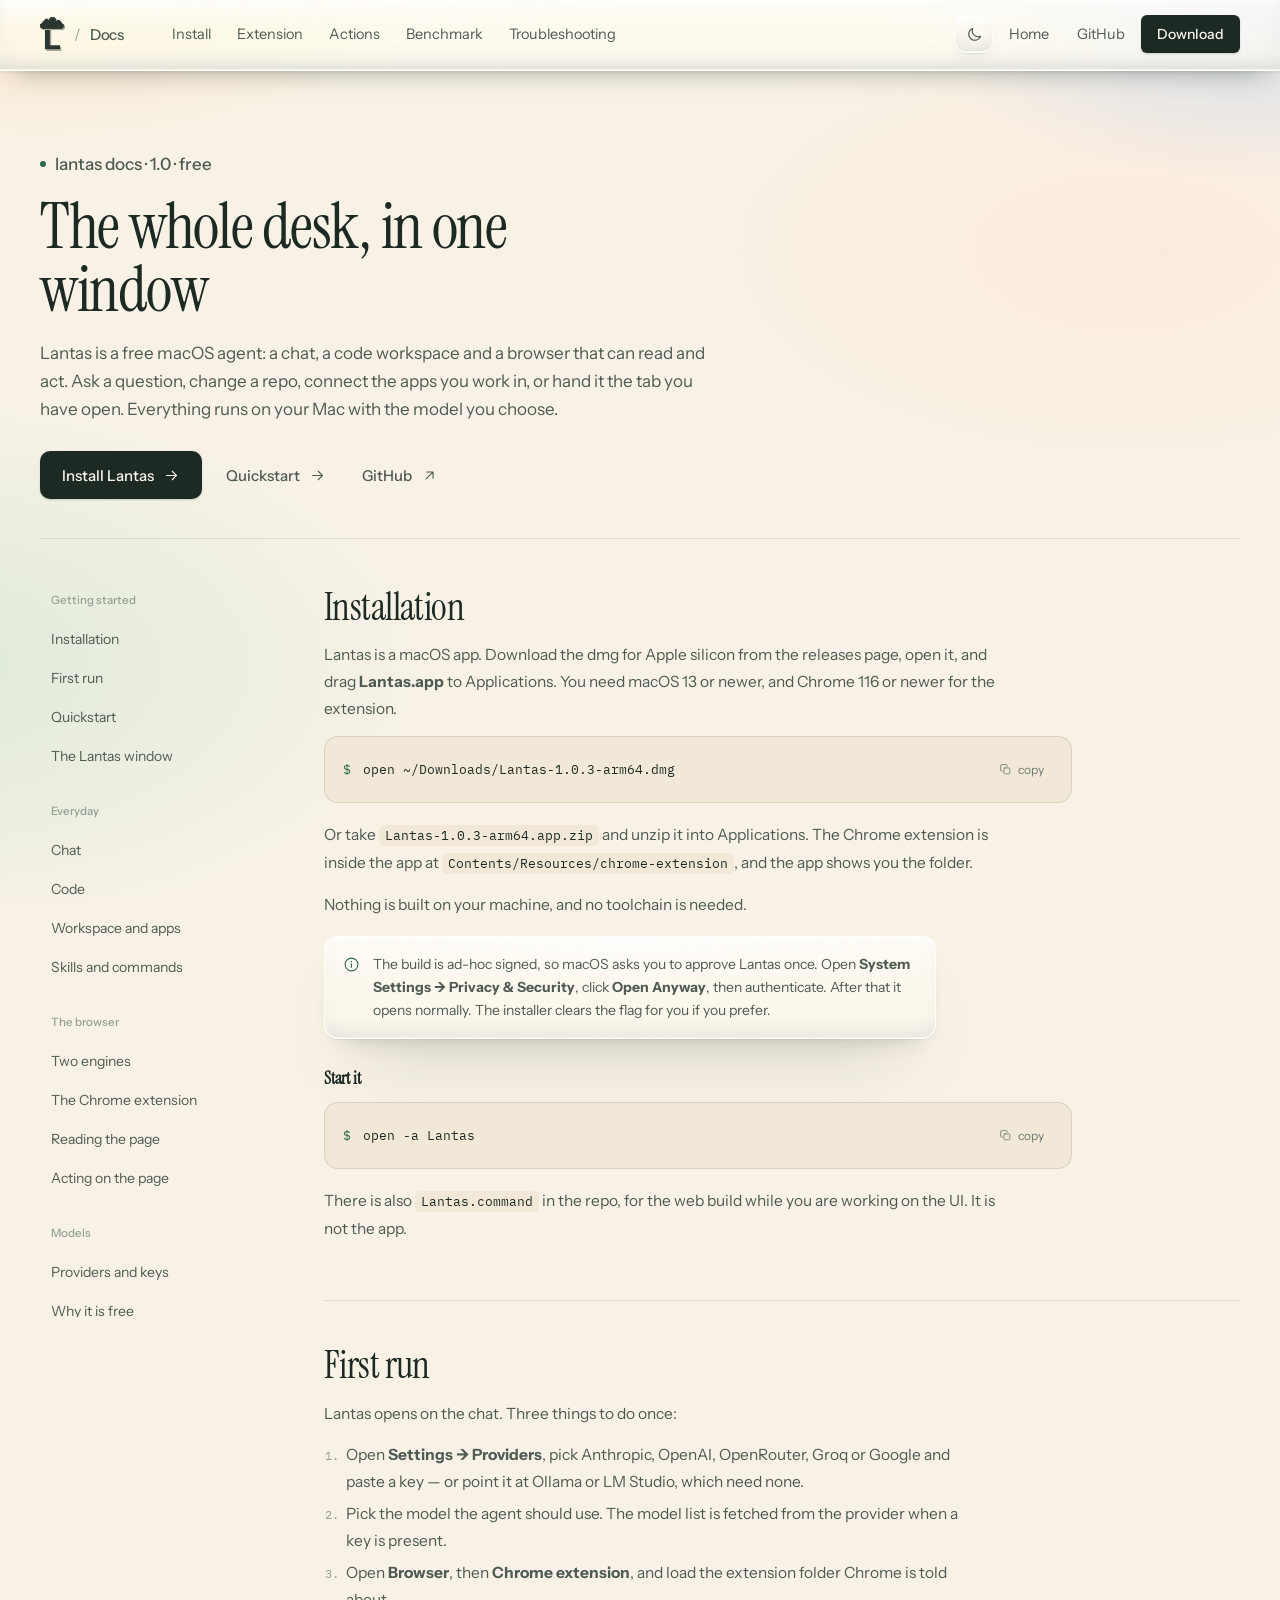
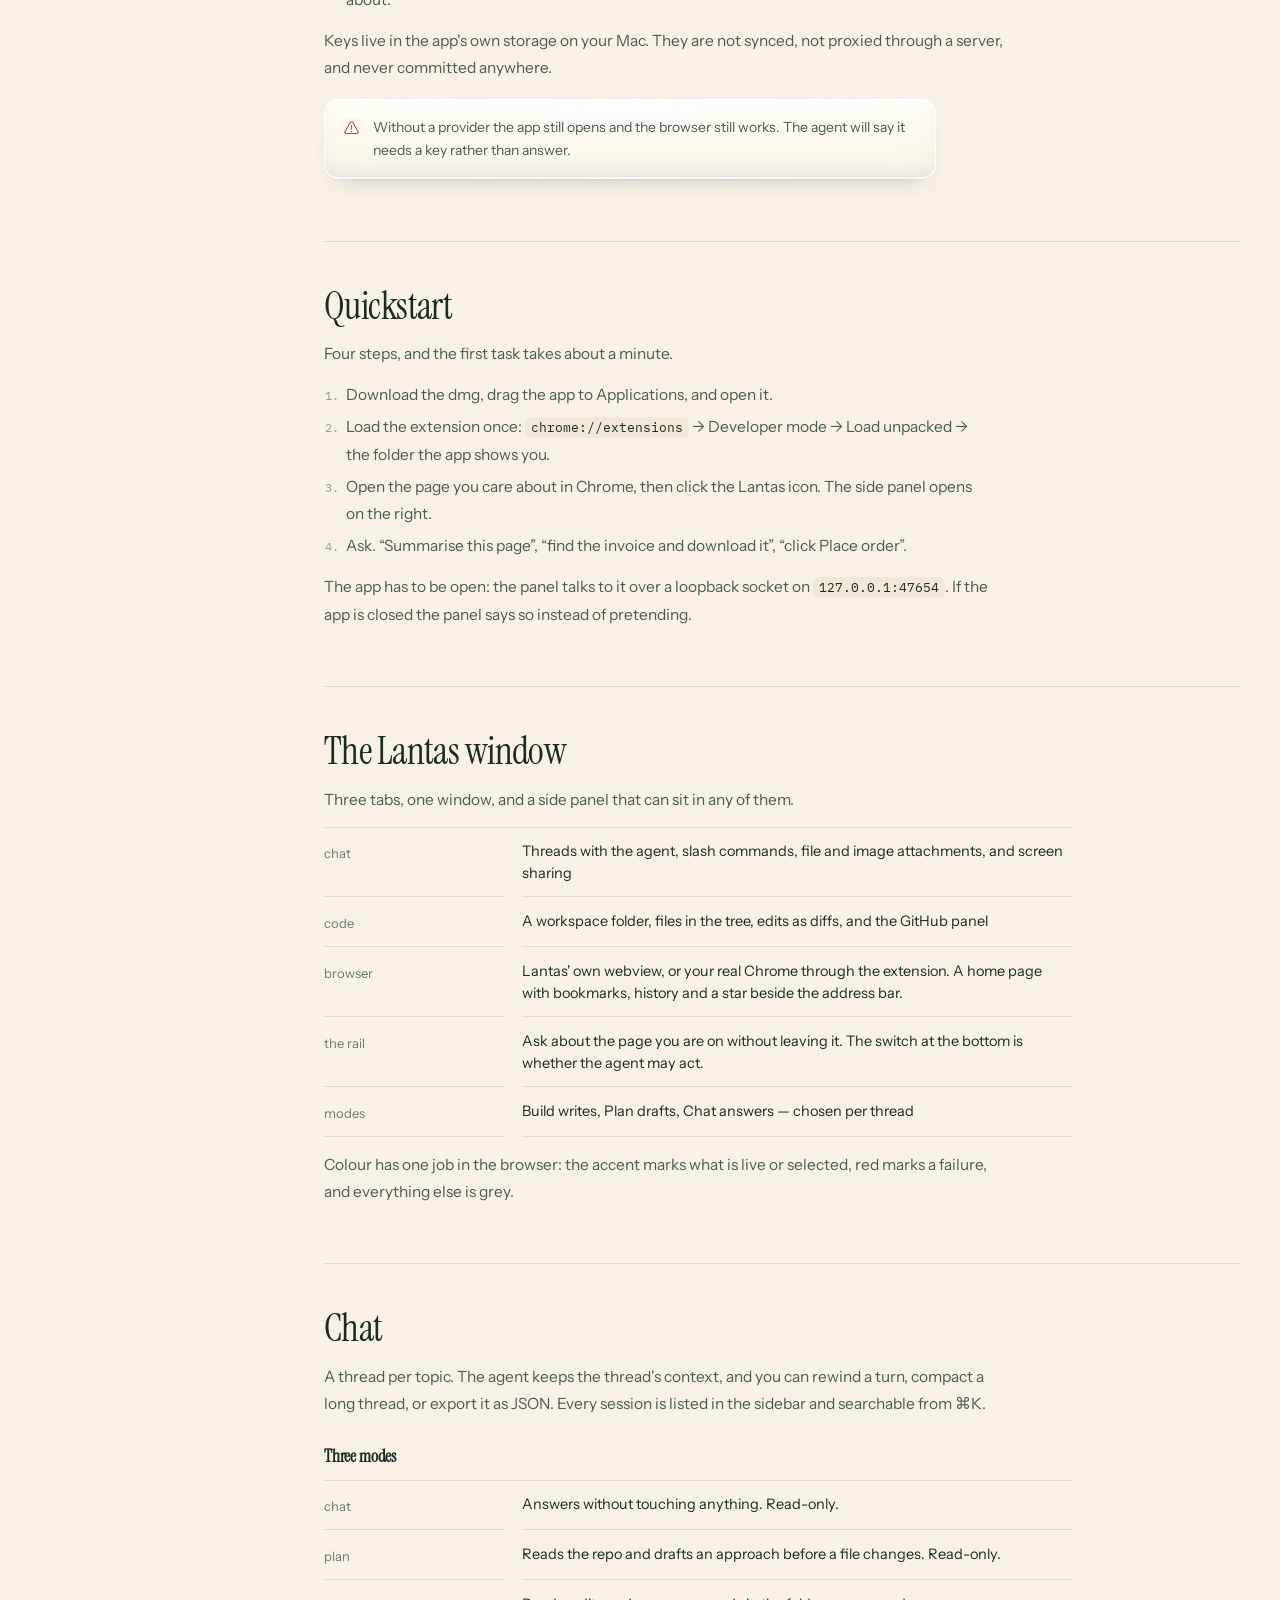
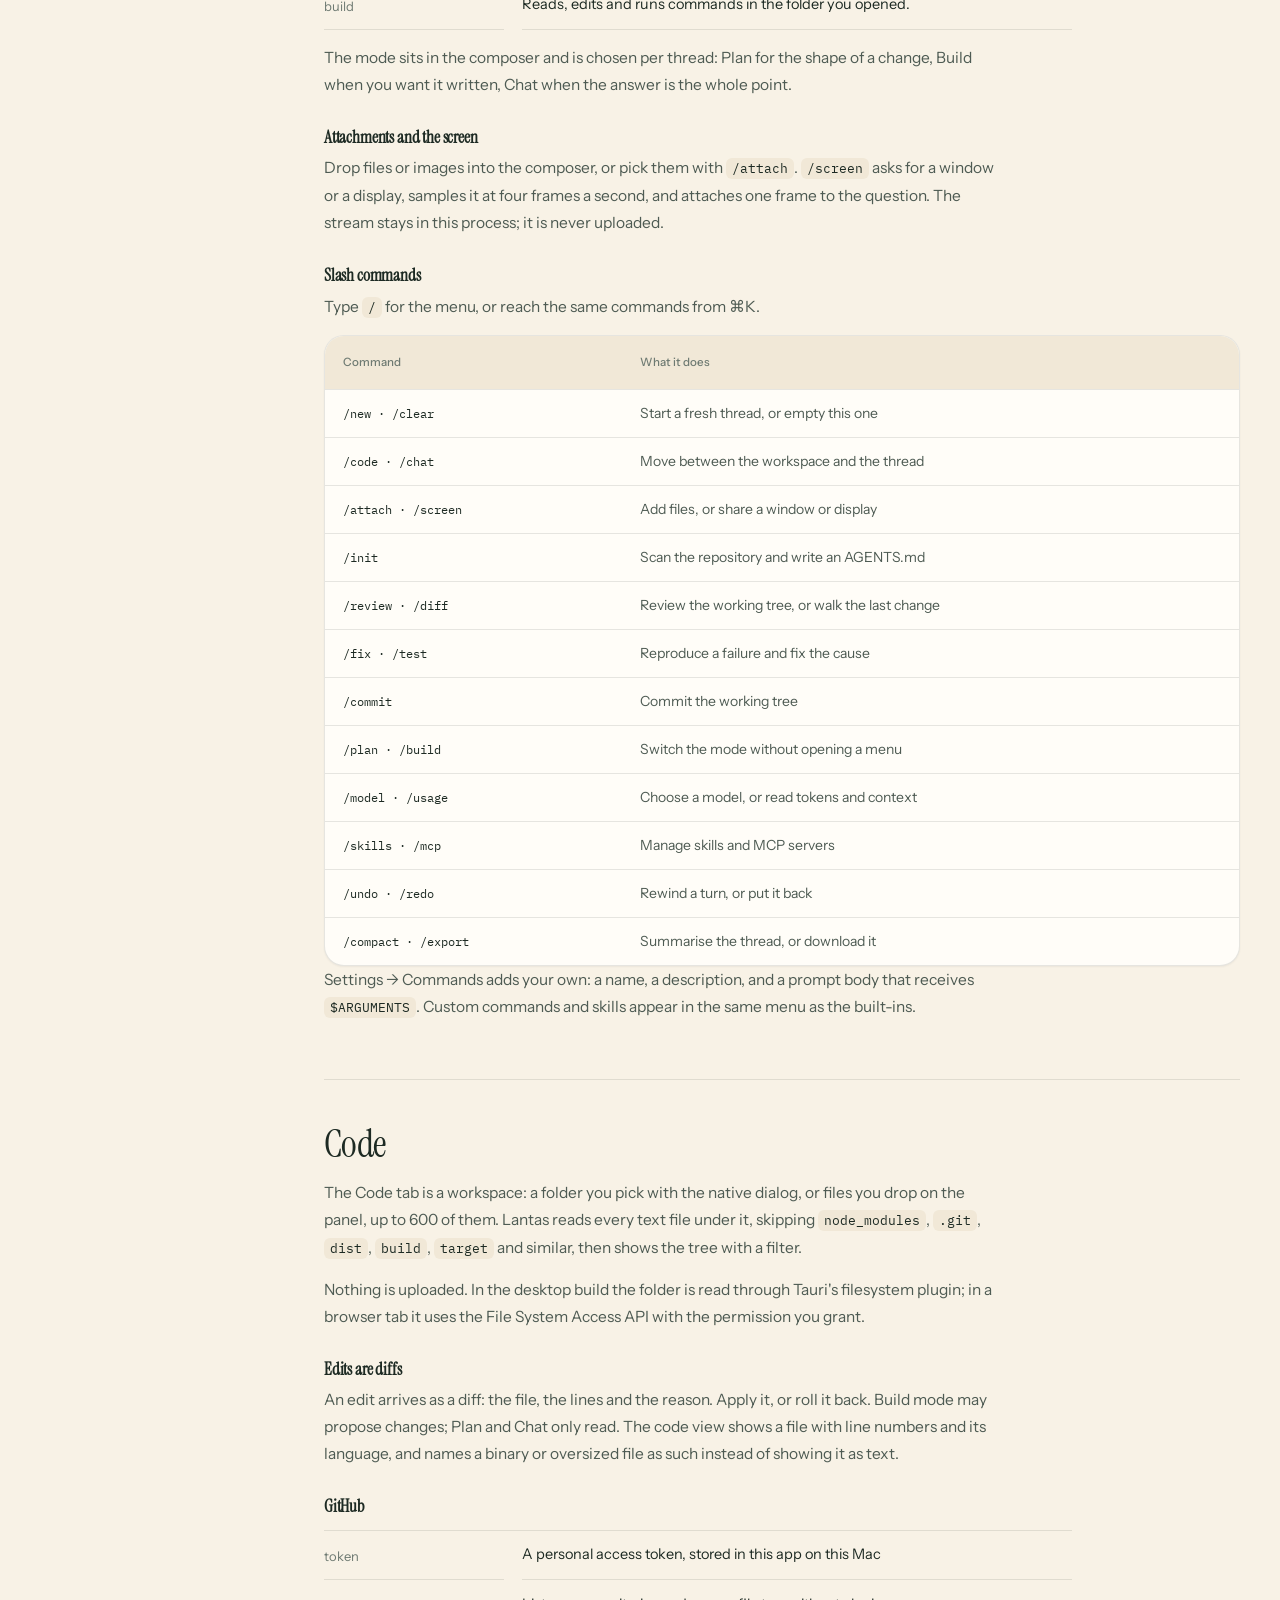
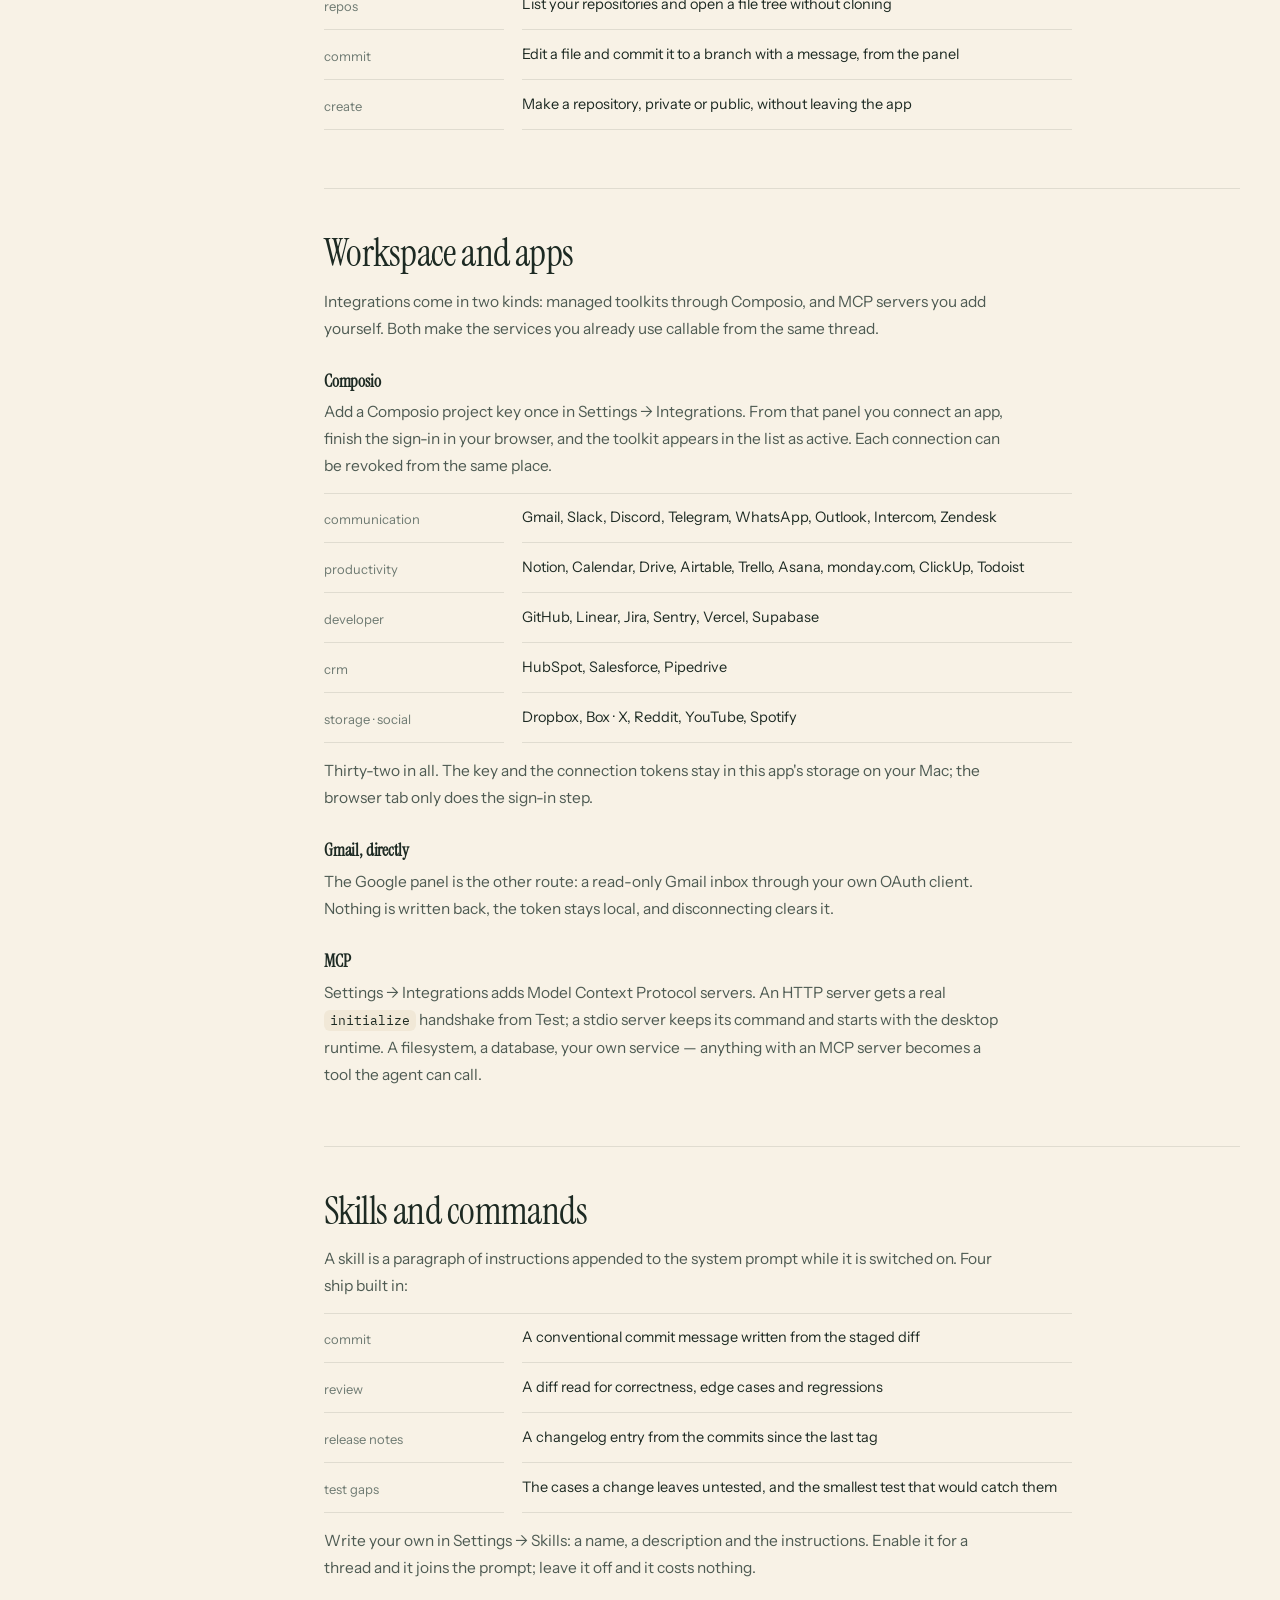
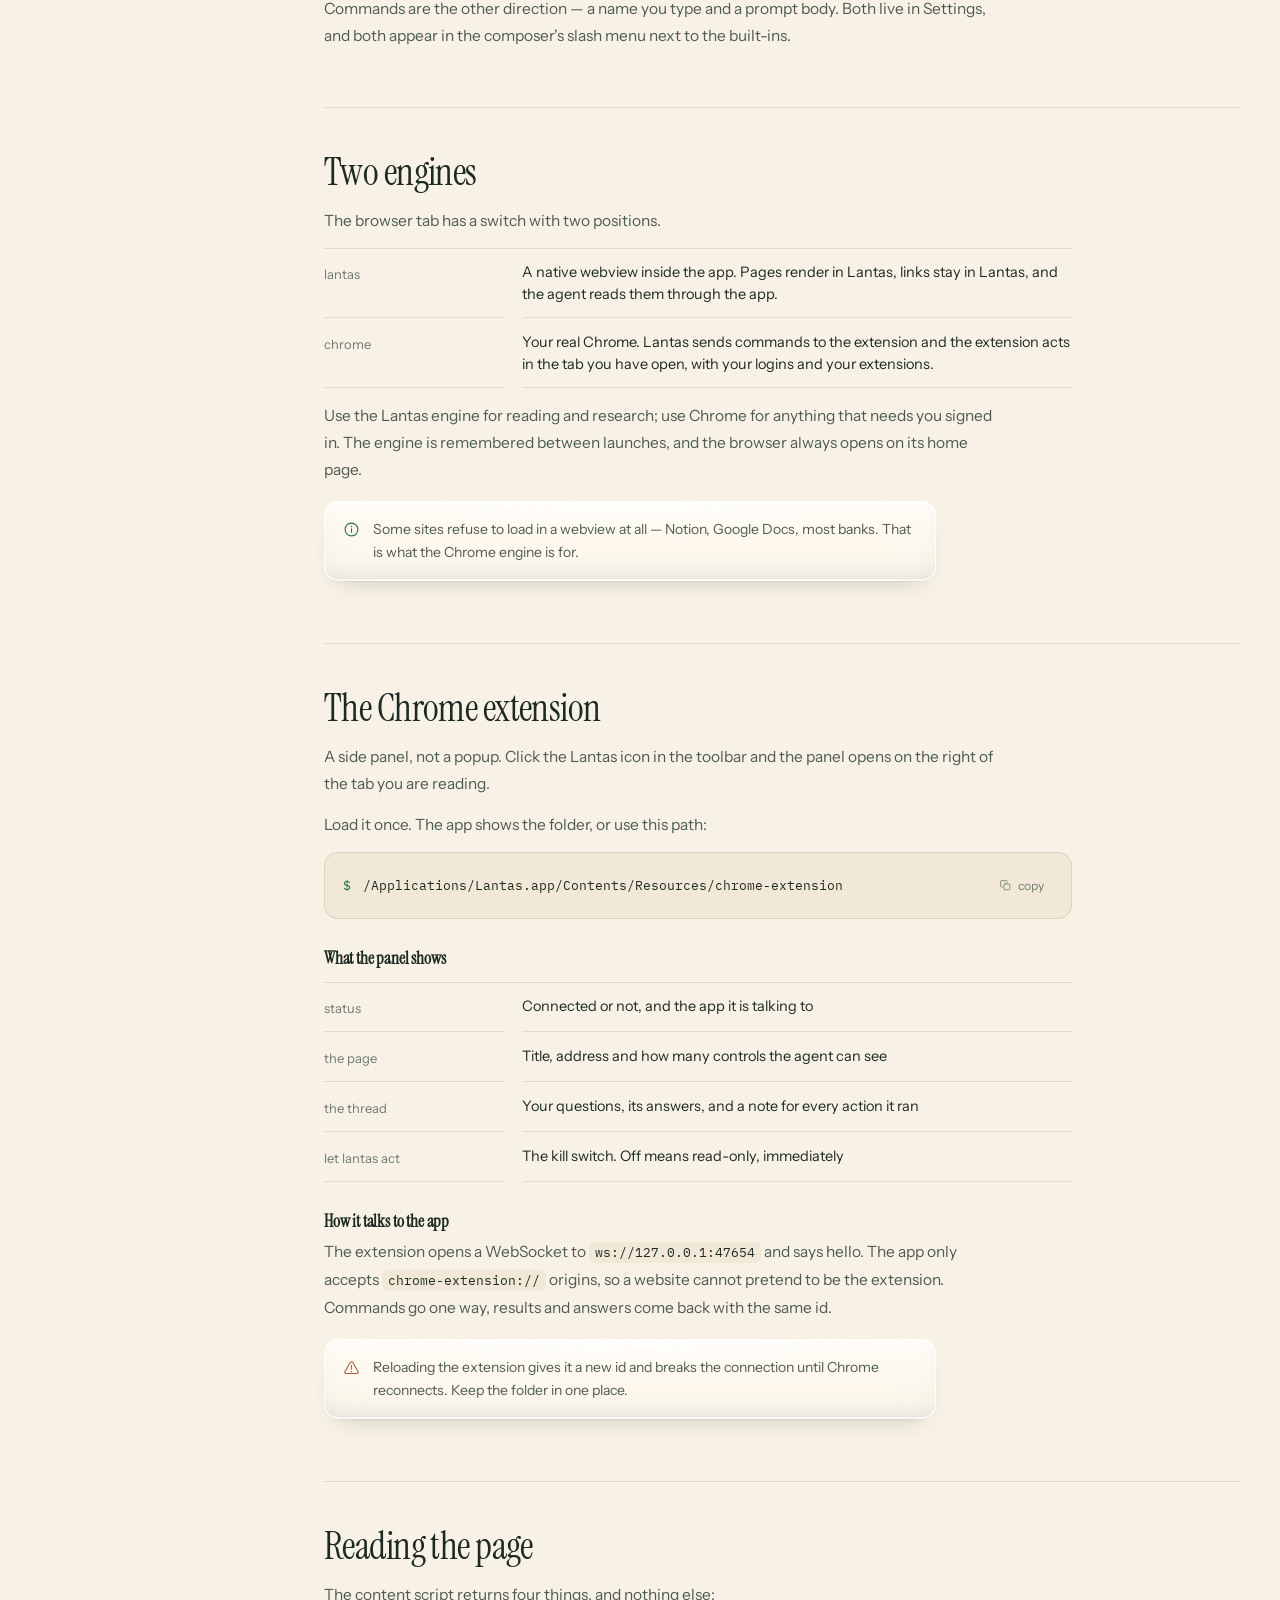
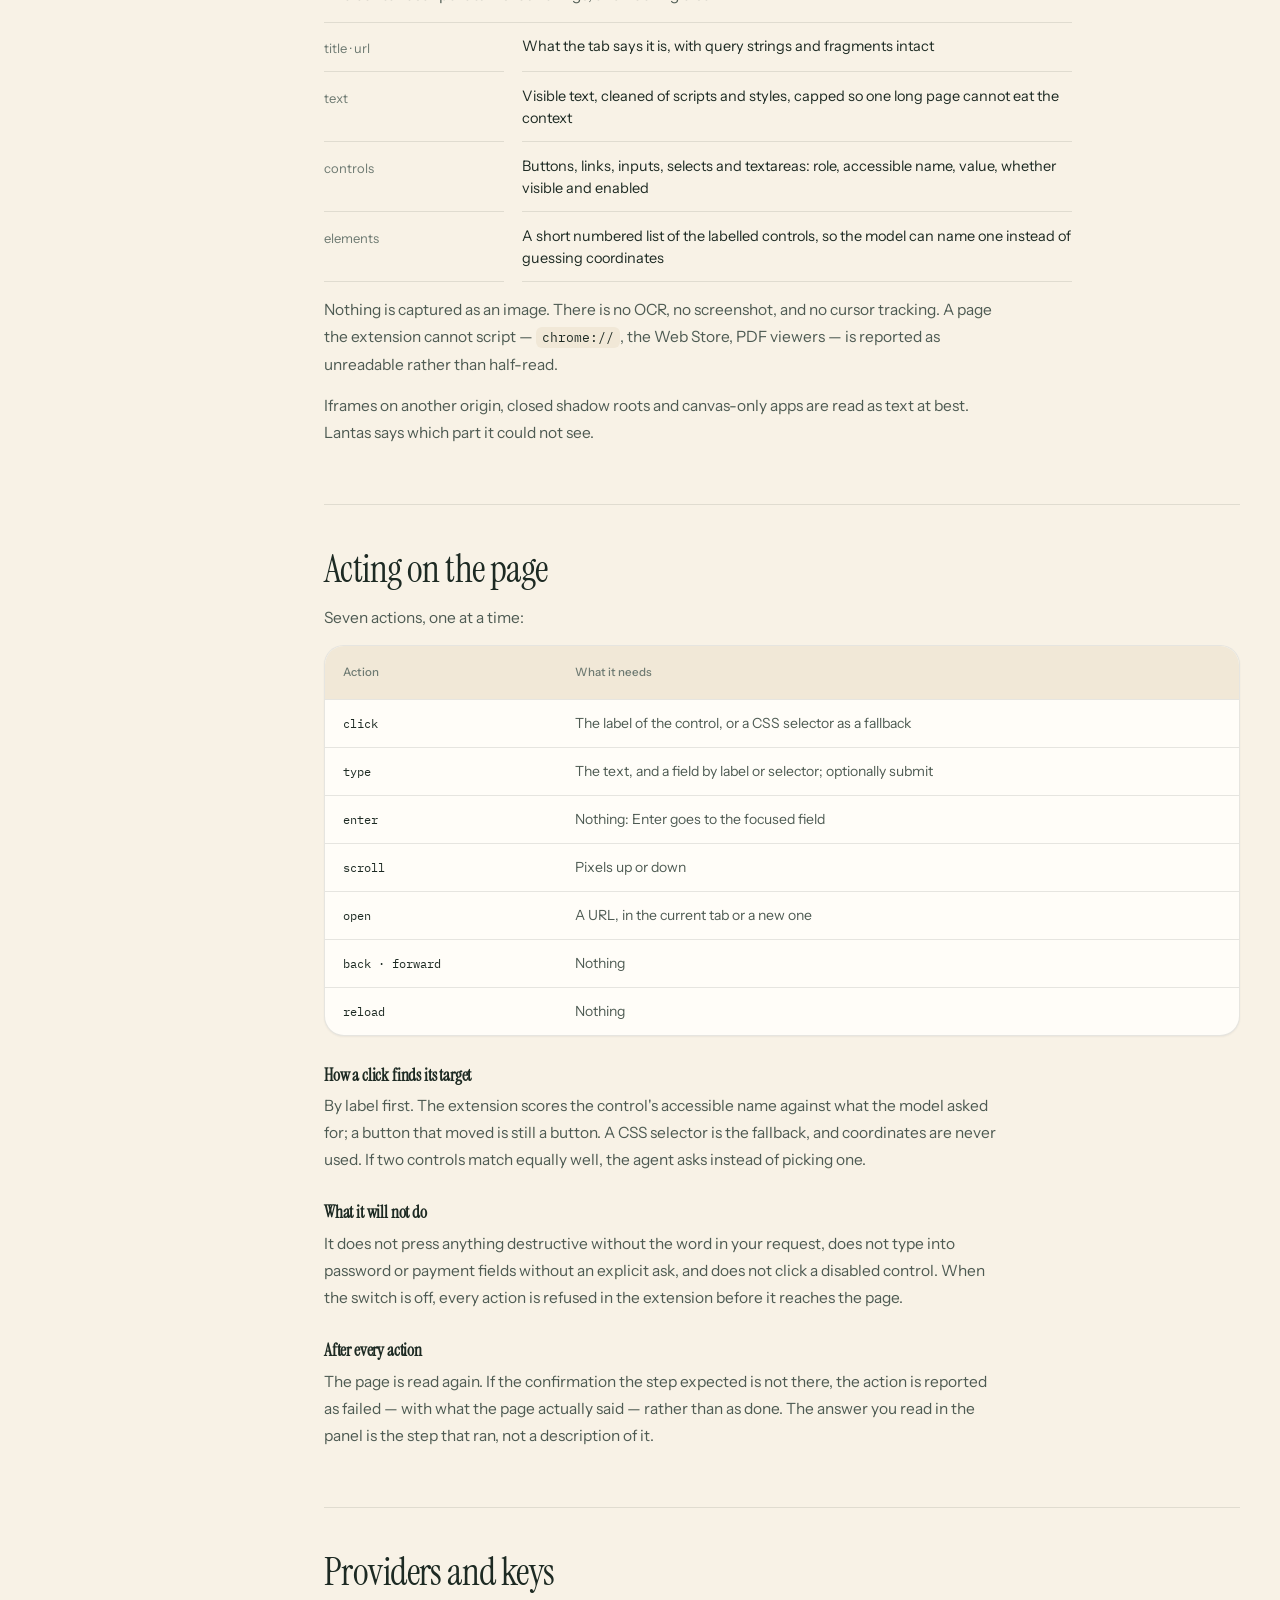
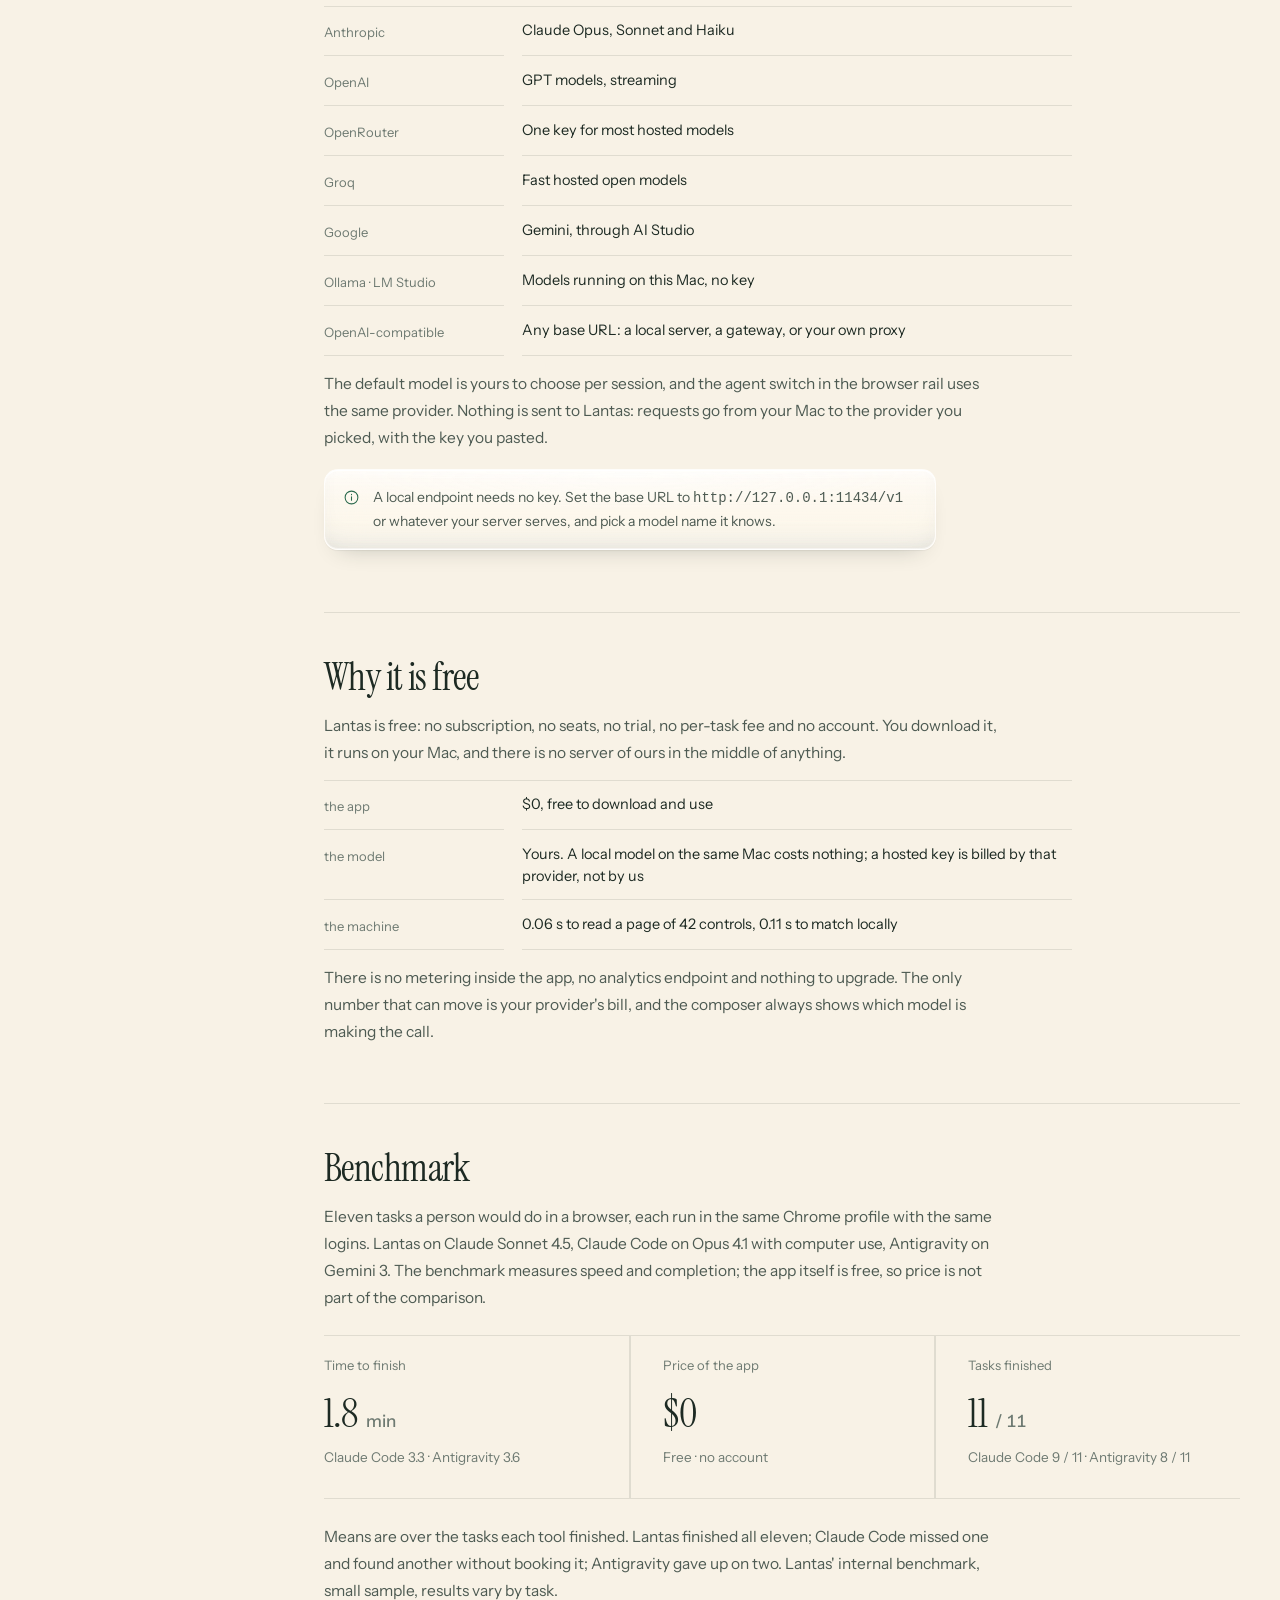
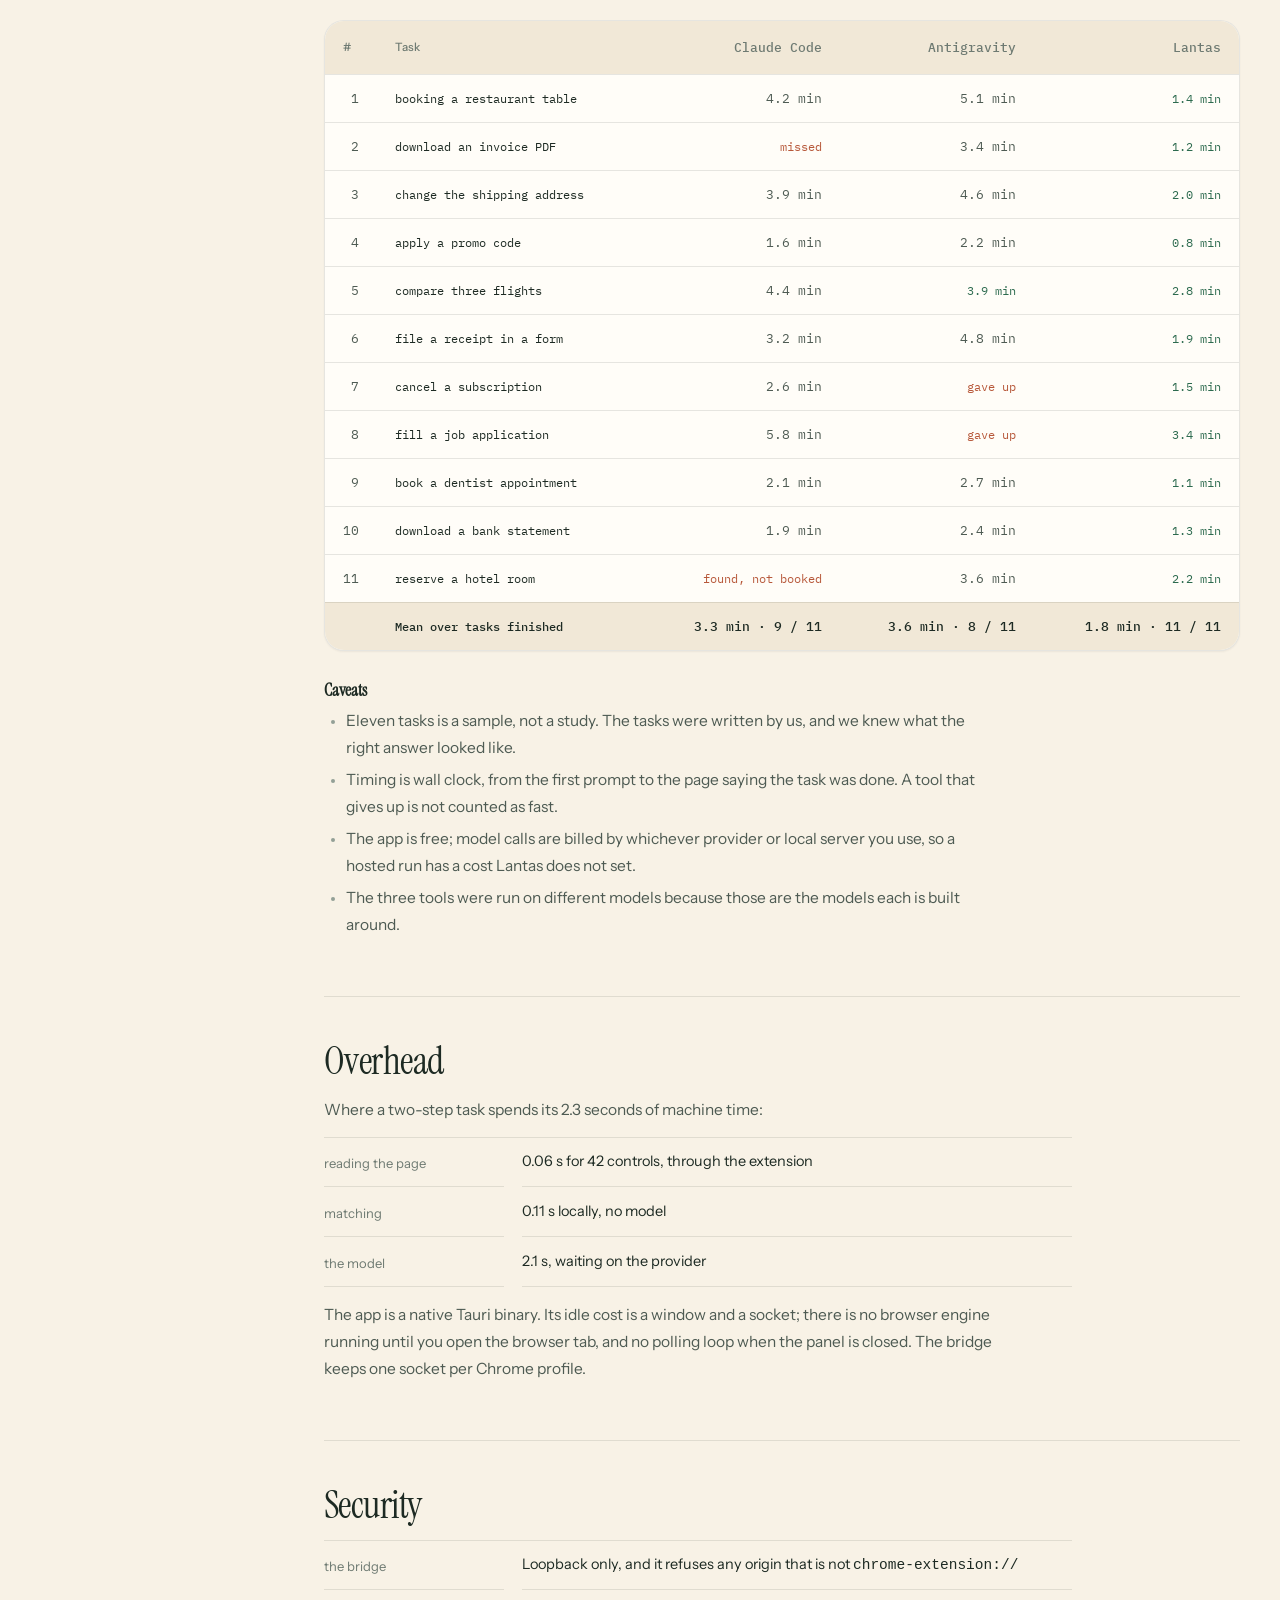
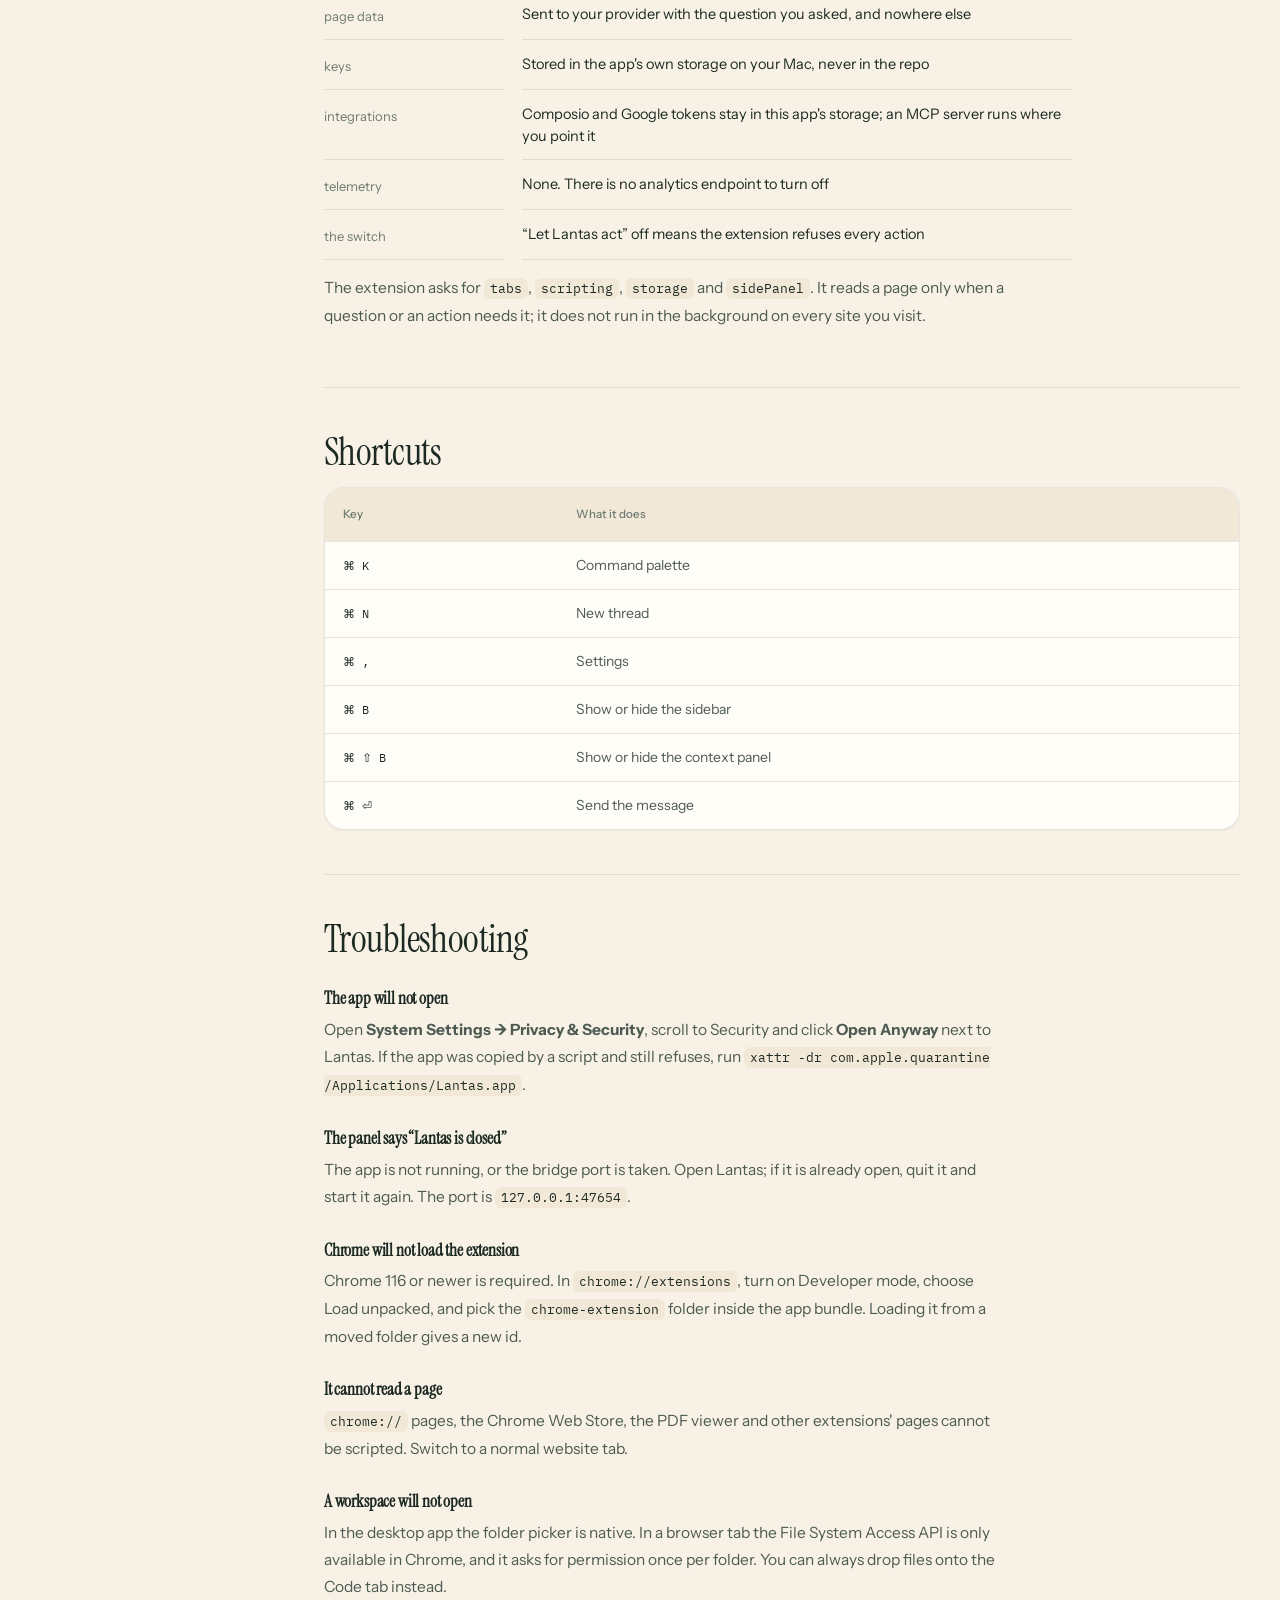
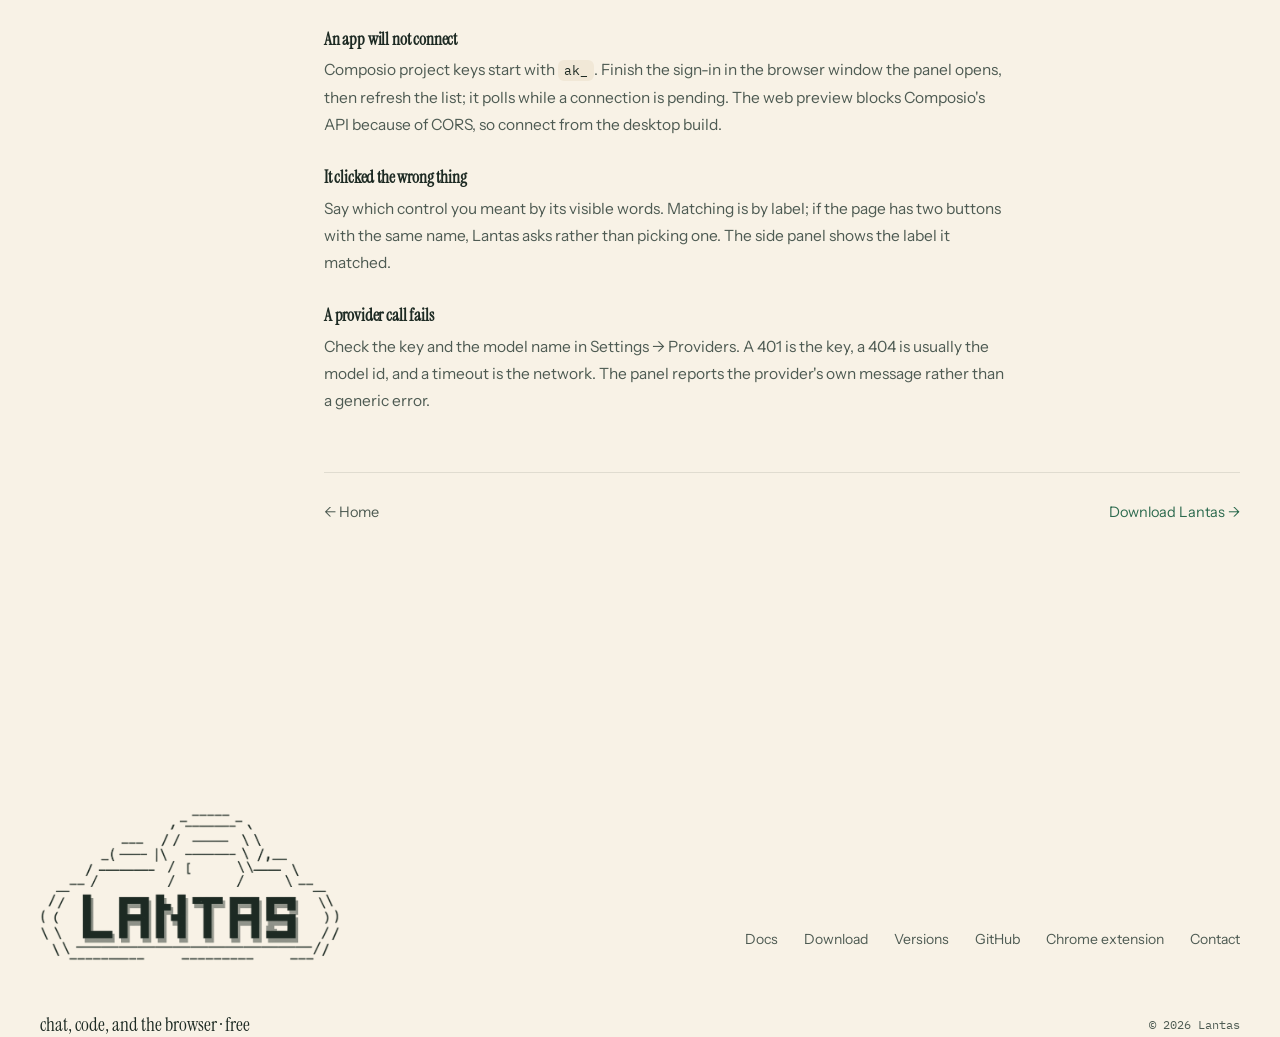
==== docs.html @ 33eceaa0 "Publish the Lantas site and download page." ====
<!DOCTYPE html>
<html lang="en">
<head>
<meta charset="utf-8">
<meta name="viewport" content="width=device-width, initial-scale=1">
<title>Docs — Lantas</title>
<meta name="description" content="Use Lantas: the free macOS agent with chat, code and browser in one window. Install it, connect providers and apps, learn the commands, and read the benchmark.">

<link rel="icon" type="image/png" sizes="64x64" href="assets/img/favicon-64.png">
<link rel="apple-touch-icon" href="assets/img/apple-touch-icon.png">
<link rel="preconnect" href="https://fonts.googleapis.com">
<link rel="preconnect" href="https://fonts.gstatic.com" crossorigin>
<link href="https://fonts.googleapis.com/css2?family=Instrument+Sans:wght@400;500;600&family=Instrument+Serif:ital@0;1&family=IBM+Plex+Mono:wght@400;500&display=swap" rel="stylesheet">
<link rel="stylesheet" href="assets/site.css">
<script>try{var t=localStorage.getItem("lantas-theme")||(matchMedia("(prefers-color-scheme: dark)").matches?"dark":"light");document.documentElement.dataset.theme=t;}catch(e){}</script>
</head>
<body>

<header class="nav">
  <div class="wrap nav-in">
    <a class="brand" href="index.html" aria-label="Lantas home">
      <img class="glyph glyph-ink" src="assets/img/letter-ink.png" alt="" width="26" height="34">
      <img class="glyph glyph-light" src="assets/img/letter-light.png" alt="" width="26" height="34" aria-hidden="true">
      <span class="slash">/</span> <span class="sub">Docs</span>
    </a>

    <nav class="nav-links" aria-label="Docs sections">
      <a href="#installation">Install</a>
      <a href="#extension">Extension</a>
      <a href="#actions">Actions</a>
      <a href="#benchmark">Benchmark</a>
      <a href="#troubleshooting">Troubleshooting</a>
    </nav>

    <div class="nav-right">
      <button class="theme-btn" type="button" data-theme-toggle aria-label="Switch to dark mode" title="Switch theme">
        <svg class="i-moon" viewBox="0 0 24 24" fill="none" stroke="currentColor" stroke-width="1.6" stroke-linecap="round" stroke-linejoin="round" width="17" height="17" aria-hidden="true"><path d="M20.5 14.6A8.6 8.6 0 0 1 9.4 3.5a8.6 8.6 0 1 0 11.1 11.1Z"/></svg>
        <svg class="i-sun" viewBox="0 0 24 24" fill="none" stroke="currentColor" stroke-width="1.6" stroke-linecap="round" width="17" height="17" aria-hidden="true"><circle cx="12" cy="12" r="4.1"/><path d="M12 2.6v2.2M12 19.2v2.2M2.6 12h2.2M19.2 12h2.2M5.4 5.4l1.6 1.6M17 17l1.6 1.6M18.6 5.4 17 7M7 17l-1.6 1.6"/></svg>
      </button>
      <a class="txt" href="index.html">Home</a>
      <a class="txt" href="https://github.com/AnwarKalonov/Lantas-download">GitHub</a>
      <a class="btn btn-primary btn-sm" href="download.html">Download</a>
      <button class="menu-btn" aria-label="Menu" aria-expanded="false">
        <svg viewBox="0 0 24 24" width="18" height="18" fill="none" stroke="currentColor" stroke-width="1.5" stroke-linecap="round"><path d="M4 7h16M4 12h16M4 17h16"/></svg>
      </button>
    </div>
  </div>
  <div class="nav-progress" aria-hidden="true"><span></span></div>
</header>

<main>

<div class="doc-hero">
  <div class="wrap">
    <p class="eyebrow"><span class="dot"></span>lantas docs · 1.0 · free</p>
    <h1>The whole desk, in one window</h1>
    <p>Lantas is a free macOS agent: a chat, a code workspace and a browser that can read and act. Ask a question, change a repo, connect the apps you work in, or hand it the tab you have open. Everything runs on your Mac with the model you choose.</p>
    <div class="actions">
      <a class="btn btn-primary" href="#installation">Install Lantas
        <svg viewBox="0 0 24 24" fill="none" stroke="currentColor" stroke-width="1.5" stroke-linecap="round" stroke-linejoin="round"><path d="M5 12h14M13 6l6 6-6 6"/></svg>
      </a>
      <a class="btn btn-ghost" href="#quickstart">Quickstart
        <svg viewBox="0 0 24 24" fill="none" stroke="currentColor" stroke-width="1.5" stroke-linecap="round" stroke-linejoin="round"><path d="M5 12h14M13 6l6 6-6 6"/></svg>
      </a>
      <a class="btn btn-ghost" href="https://github.com/AnwarKalonov/Lantas-download">GitHub
        <svg viewBox="0 0 24 24" fill="none" stroke="currentColor" stroke-width="1.5" stroke-linecap="round" stroke-linejoin="round"><path d="M7 17 17 7M8 7h9v9"/></svg>
      </a>
    </div>
  </div>
</div>

<div class="wrap doc-layout">
  <nav class="doc-nav" aria-label="Contents">
    <div class="group">
      <p class="group-t">Getting started</p>
      <a href="#installation">Installation</a>
      <a href="#start">First run</a>
      <a href="#quickstart">Quickstart</a>
      <a href="#app">The Lantas window</a>
    </div>
    <div class="group">
      <p class="group-t">Everyday</p>
      <a href="#chat">Chat</a>
      <a href="#code">Code</a>
      <a href="#workspace">Workspace and apps</a>
      <a href="#skills">Skills and commands</a>
    </div>
    <div class="group">
      <p class="group-t">The browser</p>
      <a href="#engines">Two engines</a>
      <a href="#extension">The Chrome extension</a>
      <a href="#page">Reading the page</a>
      <a href="#actions">Acting on the page</a>
    </div>
    <div class="group">
      <p class="group-t">Models</p>
      <a href="#models">Providers and keys</a>
      <a href="#free">Why it is free</a>
    </div>
    <div class="group">
      <p class="group-t">Reference</p>
      <a href="#benchmark">Benchmark</a>
      <a href="#overhead">Overhead</a>
      <a href="#security">Security</a>
      <a href="#shortcuts">Shortcuts</a>
      <a href="#troubleshooting">Troubleshooting</a>
    </div>
  </nav>

  <div class="doc-body">

    <section class="doc-sec" id="installation">
      <p class="eyebrow"><span class="dot"></span>getting started</p>
      <h2>Installation</h2>
      <p>Lantas is a macOS app. Download the dmg for Apple silicon from the releases page, open it, and drag <b>Lantas.app</b> to Applications. You need macOS 13 or newer, and Chrome 116 or newer for the extension.</p>
      <div class="cmdblock">
        <div class="row">
          <span class="prompt">$</span><span>open ~/Downloads/Lantas-1.0.3-arm64.dmg</span>
          <button class="cmd-copy" data-copy="open ~/Downloads/Lantas-1.0.3-arm64.dmg">
            <svg viewBox="0 0 24 24" fill="none" stroke="currentColor" stroke-width="1.5" stroke-linecap="round" stroke-linejoin="round"><rect x="9" y="9" width="11" height="11" rx="2"/><path d="M6 15H5a2 2 0 0 1-2-2V5a2 2 0 0 1 2-2h8a2 2 0 0 1 2 2v1"/></svg>
            <span class="label">copy</span>
          </button>
        </div>
      </div>
      <p>Or take <code>Lantas-1.0.3-arm64.app.zip</code> and unzip it into Applications. The Chrome extension is inside the app at <code>Contents/Resources/chrome-extension</code>, and the app shows you the folder.</p>
      <p>Nothing is built on your machine, and no toolchain is needed.</p>
      <div class="callout">
        <svg viewBox="0 0 24 24" fill="none" stroke="currentColor" stroke-width="1.5" stroke-linecap="round" stroke-linejoin="round"><circle cx="12" cy="12" r="9"/><path d="M12 11v5M12 7.5v.5"/></svg>
        <span>The build is ad-hoc signed, so macOS asks you to approve Lantas once. Open <b>System Settings → Privacy &amp; Security</b>, click <b>Open Anyway</b>, then authenticate. After that it opens normally. The installer clears the flag for you if you prefer.</span>
      </div>

      <h3>Start it</h3>
      <div class="cmdblock">
        <div class="row">
          <span class="prompt">$</span><span>open -a Lantas</span>
          <button class="cmd-copy" data-copy="open -a Lantas">
            <svg viewBox="0 0 24 24" fill="none" stroke="currentColor" stroke-width="1.5" stroke-linecap="round" stroke-linejoin="round"><rect x="9" y="9" width="11" height="11" rx="2"/><path d="M6 15H5a2 2 0 0 1-2-2V5a2 2 0 0 1 2-2h8a2 2 0 0 1 2 2v1"/></svg>
            <span class="label">copy</span>
          </button>
        </div>
      </div>
      <p>There is also <code>Lantas.command</code> in the repo, for the web build while you are working on the UI. It is not the app.</p>
    </section>

    <section class="doc-sec" id="start">
      <p class="eyebrow"><span class="dot"></span>getting started</p>
      <h2>First run</h2>
      <p>Lantas opens on the chat. Three things to do once:</p>
      <ol>
        <li>Open <strong>Settings → Providers</strong>, pick Anthropic, OpenAI, OpenRouter, Groq or Google and paste a key — or point it at Ollama or LM Studio, which need none.</li>
        <li>Pick the model the agent should use. The model list is fetched from the provider when a key is present.</li>
        <li>Open <strong>Browser</strong>, then <strong>Chrome extension</strong>, and load the extension folder Chrome is told about.</li>
      </ol>
      <p>Keys live in the app's own storage on your Mac. They are not synced, not proxied through a server, and never committed anywhere.</p>
      <div class="callout warn">
        <svg viewBox="0 0 24 24" fill="none" stroke="currentColor" stroke-width="1.5" stroke-linecap="round" stroke-linejoin="round"><path d="M12 9v5M12 17.5v.5M10.3 4.6 2.7 18a1.6 1.6 0 0 0 1.4 2.4h15.8a1.6 1.6 0 0 0 1.4-2.4L13.7 4.6a1.6 1.6 0 0 0-2.8 0Z"/></svg>
        <span>Without a provider the app still opens and the browser still works. The agent will say it needs a key rather than answer.</span>
      </div>
    </section>

    <section class="doc-sec" id="quickstart">
      <p class="eyebrow"><span class="dot"></span>getting started</p>
      <h2>Quickstart</h2>
      <p>Four steps, and the first task takes about a minute.</p>
      <ol>
        <li>Download the dmg, drag the app to Applications, and open it.</li>
        <li>Load the extension once: <code>chrome://extensions</code> → Developer mode → Load unpacked → the folder the app shows you.</li>
        <li>Open the page you care about in Chrome, then click the Lantas icon. The side panel opens on the right.</li>
        <li>Ask. “Summarise this page”, “find the invoice and download it”, “click Place order”.</li>
      </ol>
      <p>The app has to be open: the panel talks to it over a loopback socket on <code>127.0.0.1:47654</code>. If the app is closed the panel says so instead of pretending.</p>
    </section>

    <section class="doc-sec" id="app">
      <p class="eyebrow"><span class="dot"></span>getting started</p>
      <h2>The Lantas window</h2>
      <p>Three tabs, one window, and a side panel that can sit in any of them.</p>
      <div class="kv">
        <div class="k">chat</div><div class="v">Threads with the agent, slash commands, file and image attachments, and screen sharing</div>
        <div class="k">code</div><div class="v">A workspace folder, files in the tree, edits as diffs, and the GitHub panel</div>
        <div class="k">browser</div><div class="v">Lantas' own webview, or your real Chrome through the extension. A home page with bookmarks, history and a star beside the address bar.</div>
        <div class="k">the rail</div><div class="v">Ask about the page you are on without leaving it. The switch at the bottom is whether the agent may act.</div>
        <div class="k">modes</div><div class="v">Build writes, Plan drafts, Chat answers — chosen per thread</div>
      </div>
      <p>Colour has one job in the browser: the accent marks what is live or selected, red marks a failure, and everything else is grey.</p>
    </section>

    <section class="doc-sec" id="chat">
      <p class="eyebrow"><span class="dot"></span>everyday</p>
      <h2>Chat</h2>
      <p>A thread per topic. The agent keeps the thread's context, and you can rewind a turn, compact a long thread, or export it as JSON. Every session is listed in the sidebar and searchable from ⌘K.</p>
      <h3>Three modes</h3>
      <div class="kv">
        <div class="k">chat</div><div class="v">Answers without touching anything. Read-only.</div>
        <div class="k">plan</div><div class="v">Reads the repo and drafts an approach before a file changes. Read-only.</div>
        <div class="k">build</div><div class="v">Reads, edits and runs commands in the folder you opened.</div>
      </div>
      <p>The mode sits in the composer and is chosen per thread: Plan for the shape of a change, Build when you want it written, Chat when the answer is the whole point.</p>

      <h3>Attachments and the screen</h3>
      <p>Drop files or images into the composer, or pick them with <code>/attach</code>. <code>/screen</code> asks for a window or a display, samples it at four frames a second, and attaches one frame to the question. The stream stays in this process; it is never uploaded.</p>

      <h3>Slash commands</h3>
      <p>Type <code>/</code> for the menu, or reach the same commands from ⌘K.</p>
      <div class="tablewrap">
        <table>
          <thead><tr><th>Command</th><th>What it does</th></tr></thead>
          <tbody>
            <tr><td><span class="nm">/new · /clear</span></td><td>Start a fresh thread, or empty this one</td></tr>
            <tr><td><span class="nm">/code · /chat</span></td><td>Move between the workspace and the thread</td></tr>
            <tr><td><span class="nm">/attach · /screen</span></td><td>Add files, or share a window or display</td></tr>
            <tr><td><span class="nm">/init</span></td><td>Scan the repository and write an AGENTS.md</td></tr>
            <tr><td><span class="nm">/review · /diff</span></td><td>Review the working tree, or walk the last change</td></tr>
            <tr><td><span class="nm">/fix · /test</span></td><td>Reproduce a failure and fix the cause</td></tr>
            <tr><td><span class="nm">/commit</span></td><td>Commit the working tree</td></tr>
            <tr><td><span class="nm">/plan · /build</span></td><td>Switch the mode without opening a menu</td></tr>
            <tr><td><span class="nm">/model · /usage</span></td><td>Choose a model, or read tokens and context</td></tr>
            <tr><td><span class="nm">/skills · /mcp</span></td><td>Manage skills and MCP servers</td></tr>
            <tr><td><span class="nm">/undo · /redo</span></td><td>Rewind a turn, or put it back</td></tr>
            <tr><td><span class="nm">/compact · /export</span></td><td>Summarise the thread, or download it</td></tr>
          </tbody>
        </table>
      </div>
      <p>Settings → Commands adds your own: a name, a description, and a prompt body that receives <code>$ARGUMENTS</code>. Custom commands and skills appear in the same menu as the built-ins.</p>
    </section>

    <section class="doc-sec" id="code">
      <p class="eyebrow"><span class="dot"></span>everyday</p>
      <h2>Code</h2>
      <p>The Code tab is a workspace: a folder you pick with the native dialog, or files you drop on the panel, up to 600 of them. Lantas reads every text file under it, skipping <code>node_modules</code>, <code>.git</code>, <code>dist</code>, <code>build</code>, <code>target</code> and similar, then shows the tree with a filter.</p>
      <p>Nothing is uploaded. In the desktop build the folder is read through Tauri's filesystem plugin; in a browser tab it uses the File System Access API with the permission you grant.</p>

      <h3>Edits are diffs</h3>
      <p>An edit arrives as a diff: the file, the lines and the reason. Apply it, or roll it back. Build mode may propose changes; Plan and Chat only read. The code view shows a file with line numbers and its language, and names a binary or oversized file as such instead of showing it as text.</p>

      <h3>GitHub</h3>
      <div class="kv">
        <div class="k">token</div><div class="v">A personal access token, stored in this app on this Mac</div>
        <div class="k">repos</div><div class="v">List your repositories and open a file tree without cloning</div>
        <div class="k">commit</div><div class="v">Edit a file and commit it to a branch with a message, from the panel</div>
        <div class="k">create</div><div class="v">Make a repository, private or public, without leaving the app</div>
      </div>
    </section>

    <section class="doc-sec" id="workspace">
      <p class="eyebrow"><span class="dot"></span>everyday</p>
      <h2>Workspace and apps</h2>
      <p>Integrations come in two kinds: managed toolkits through Composio, and MCP servers you add yourself. Both make the services you already use callable from the same thread.</p>

      <h3>Composio</h3>
      <p>Add a Composio project key once in Settings → Integrations. From that panel you connect an app, finish the sign-in in your browser, and the toolkit appears in the list as active. Each connection can be revoked from the same place.</p>
      <div class="kv">
        <div class="k">communication</div><div class="v">Gmail, Slack, Discord, Telegram, WhatsApp, Outlook, Intercom, Zendesk</div>
        <div class="k">productivity</div><div class="v">Notion, Calendar, Drive, Airtable, Trello, Asana, monday.com, ClickUp, Todoist</div>
        <div class="k">developer</div><div class="v">GitHub, Linear, Jira, Sentry, Vercel, Supabase</div>
        <div class="k">crm</div><div class="v">HubSpot, Salesforce, Pipedrive</div>
        <div class="k">storage · social</div><div class="v">Dropbox, Box · X, Reddit, YouTube, Spotify</div>
      </div>
      <p>Thirty-two in all. The key and the connection tokens stay in this app's storage on your Mac; the browser tab only does the sign-in step.</p>

      <h3>Gmail, directly</h3>
      <p>The Google panel is the other route: a read-only Gmail inbox through your own OAuth client. Nothing is written back, the token stays local, and disconnecting clears it.</p>

      <h3>MCP</h3>
      <p>Settings → Integrations adds Model Context Protocol servers. An HTTP server gets a real <code>initialize</code> handshake from Test; a stdio server keeps its command and starts with the desktop runtime. A filesystem, a database, your own service — anything with an MCP server becomes a tool the agent can call.</p>
    </section>

    <section class="doc-sec" id="skills">
      <p class="eyebrow"><span class="dot"></span>everyday</p>
      <h2>Skills and commands</h2>
      <p>A skill is a paragraph of instructions appended to the system prompt while it is switched on. Four ship built in:</p>
      <div class="kv">
        <div class="k">commit</div><div class="v">A conventional commit message written from the staged diff</div>
        <div class="k">review</div><div class="v">A diff read for correctness, edge cases and regressions</div>
        <div class="k">release notes</div><div class="v">A changelog entry from the commits since the last tag</div>
        <div class="k">test gaps</div><div class="v">The cases a change leaves untested, and the smallest test that would catch them</div>
      </div>
      <p>Write your own in Settings → Skills: a name, a description and the instructions. Enable it for a thread and it joins the prompt; leave it off and it costs nothing.</p>
      <p>Commands are the other direction — a name you type and a prompt body. Both live in Settings, and both appear in the composer's slash menu next to the built-ins.</p>
    </section>

    <section class="doc-sec" id="engines">
      <p class="eyebrow"><span class="dot"></span>the browser</p>
      <h2>Two engines</h2>
      <p>The browser tab has a switch with two positions.</p>
      <div class="kv">
        <div class="k">lantas</div><div class="v">A native webview inside the app. Pages render in Lantas, links stay in Lantas, and the agent reads them through the app.</div>
        <div class="k">chrome</div><div class="v">Your real Chrome. Lantas sends commands to the extension and the extension acts in the tab you have open, with your logins and your extensions.</div>
      </div>
      <p>Use the Lantas engine for reading and research; use Chrome for anything that needs you signed in. The engine is remembered between launches, and the browser always opens on its home page.</p>
      <div class="callout">
        <svg viewBox="0 0 24 24" fill="none" stroke="currentColor" stroke-width="1.5" stroke-linecap="round" stroke-linejoin="round"><circle cx="12" cy="12" r="9"/><path d="M12 11v5M12 7.5v.5"/></svg>
        <span>Some sites refuse to load in a webview at all — Notion, Google Docs, most banks. That is what the Chrome engine is for.</span>
      </div>
    </section>

    <section class="doc-sec" id="extension">
      <p class="eyebrow"><span class="dot"></span>the browser</p>
      <h2>The Chrome extension</h2>
      <p>A side panel, not a popup. Click the Lantas icon in the toolbar and the panel opens on the right of the tab you are reading.</p>
      <p>Load it once. The app shows the folder, or use this path:</p>
      <div class="cmdblock">
        <div class="row">
          <span class="prompt">$</span><span>/Applications/Lantas.app/Contents/Resources/chrome-extension</span>
          <button class="cmd-copy" data-copy="/Applications/Lantas.app/Contents/Resources/chrome-extension">
            <svg viewBox="0 0 24 24" fill="none" stroke="currentColor" stroke-width="1.5" stroke-linecap="round" stroke-linejoin="round"><rect x="9" y="9" width="11" height="11" rx="2"/><path d="M6 15H5a2 2 0 0 1-2-2V5a2 2 0 0 1 2-2h8a2 2 0 0 1 2 2v1"/></svg>
            <span class="label">copy</span>
          </button>
        </div>
      </div>

      <h3>What the panel shows</h3>
      <div class="kv">
        <div class="k">status</div><div class="v">Connected or not, and the app it is talking to</div>
        <div class="k">the page</div><div class="v">Title, address and how many controls the agent can see</div>
        <div class="k">the thread</div><div class="v">Your questions, its answers, and a note for every action it ran</div>
        <div class="k">let lantas act</div><div class="v">The kill switch. Off means read-only, immediately</div>
      </div>

      <h3>How it talks to the app</h3>
      <p>The extension opens a WebSocket to <code>ws://127.0.0.1:47654</code> and says hello. The app only accepts <code>chrome-extension://</code> origins, so a website cannot pretend to be the extension. Commands go one way, results and answers come back with the same id.</p>
      <div class="callout warn">
        <svg viewBox="0 0 24 24" fill="none" stroke="currentColor" stroke-width="1.5" stroke-linecap="round" stroke-linejoin="round"><path d="M12 9v5M12 17.5v.5M10.3 4.6 2.7 18a1.6 1.6 0 0 0 1.4 2.4h15.8a1.6 1.6 0 0 0 1.4-2.4L13.7 4.6a1.6 1.6 0 0 0-2.8 0Z"/></svg>
        <span>Reloading the extension gives it a new id and breaks the connection until Chrome reconnects. Keep the folder in one place.</span>
      </div>
    </section>

    <section class="doc-sec" id="page">
      <p class="eyebrow"><span class="dot"></span>the browser</p>
      <h2>Reading the page</h2>
      <p>The content script returns four things, and nothing else:</p>
      <div class="kv">
        <div class="k">title · url</div><div class="v">What the tab says it is, with query strings and fragments intact</div>
        <div class="k">text</div><div class="v">Visible text, cleaned of scripts and styles, capped so one long page cannot eat the context</div>
        <div class="k">controls</div><div class="v">Buttons, links, inputs, selects and textareas: role, accessible name, value, whether visible and enabled</div>
        <div class="k">elements</div><div class="v">A short numbered list of the labelled controls, so the model can name one instead of guessing coordinates</div>
      </div>
      <p>Nothing is captured as an image. There is no OCR, no screenshot, and no cursor tracking. A page the extension cannot script — <code>chrome://</code>, the Web Store, PDF viewers — is reported as unreadable rather than half-read.</p>
      <p>Iframes on another origin, closed shadow roots and canvas-only apps are read as text at best. Lantas says which part it could not see.</p>
    </section>

    <section class="doc-sec" id="actions">
      <p class="eyebrow"><span class="dot"></span>the browser</p>
      <h2>Acting on the page</h2>
      <p>Seven actions, one at a time:</p>
      <div class="tablewrap">
        <table>
          <thead><tr><th>Action</th><th>What it needs</th></tr></thead>
          <tbody>
            <tr><td><span class="nm">click</span></td><td>The label of the control, or a CSS selector as a fallback</td></tr>
            <tr><td><span class="nm">type</span></td><td>The text, and a field by label or selector; optionally submit</td></tr>
            <tr><td><span class="nm">enter</span></td><td>Nothing: Enter goes to the focused field</td></tr>
            <tr><td><span class="nm">scroll</span></td><td>Pixels up or down</td></tr>
            <tr><td><span class="nm">open</span></td><td>A URL, in the current tab or a new one</td></tr>
            <tr><td><span class="nm">back · forward</span></td><td>Nothing</td></tr>
            <tr><td><span class="nm">reload</span></td><td>Nothing</td></tr>
          </tbody>
        </table>
      </div>

      <h3>How a click finds its target</h3>
      <p>By label first. The extension scores the control's accessible name against what the model asked for; a button that moved is still a button. A CSS selector is the fallback, and coordinates are never used. If two controls match equally well, the agent asks instead of picking one.</p>

      <h3>What it will not do</h3>
      <p>It does not press anything destructive without the word in your request, does not type into password or payment fields without an explicit ask, and does not click a disabled control. When the switch is off, every action is refused in the extension before it reaches the page.</p>

      <h3>After every action</h3>
      <p>The page is read again. If the confirmation the step expected is not there, the action is reported as failed — with what the page actually said — rather than as done. The answer you read in the panel is the step that ran, not a description of it.</p>
    </section>

    <section class="doc-sec" id="models">
      <p class="eyebrow"><span class="dot"></span>models</p>
      <h2>Providers and keys</h2>
      <div class="kv">
        <div class="k">Anthropic</div><div class="v">Claude Opus, Sonnet and Haiku</div>
        <div class="k">OpenAI</div><div class="v">GPT models, streaming</div>
        <div class="k">OpenRouter</div><div class="v">One key for most hosted models</div>
        <div class="k">Groq</div><div class="v">Fast hosted open models</div>
        <div class="k">Google</div><div class="v">Gemini, through AI Studio</div>
        <div class="k">Ollama · LM Studio</div><div class="v">Models running on this Mac, no key</div>
        <div class="k">OpenAI-compatible</div><div class="v">Any base URL: a local server, a gateway, or your own proxy</div>
      </div>
      <p>The default model is yours to choose per session, and the agent switch in the browser rail uses the same provider. Nothing is sent to Lantas: requests go from your Mac to the provider you picked, with the key you pasted.</p>
      <div class="callout">
        <svg viewBox="0 0 24 24" fill="none" stroke="currentColor" stroke-width="1.5" stroke-linecap="round" stroke-linejoin="round"><circle cx="12" cy="12" r="9"/><path d="M12 11v5M12 7.5v.5"/></svg>
        <span>A local endpoint needs no key. Set the base URL to <code>http://127.0.0.1:11434/v1</code> or whatever your server serves, and pick a model name it knows.</span>
      </div>
    </section>

    <section class="doc-sec" id="free">
      <p class="eyebrow"><span class="dot"></span>models</p>
      <h2>Why it is free</h2>
      <p>Lantas is free: no subscription, no seats, no trial, no per-task fee and no account. You download it, it runs on your Mac, and there is no server of ours in the middle of anything.</p>
      <div class="kv">
        <div class="k">the app</div><div class="v">$0, free to download and use</div>
        <div class="k">the model</div><div class="v">Yours. A local model on the same Mac costs nothing; a hosted key is billed by that provider, not by us</div>
        <div class="k">the machine</div><div class="v">0.06 s to read a page of 42 controls, 0.11 s to match locally</div>
      </div>
      <p>There is no metering inside the app, no analytics endpoint and nothing to upgrade. The only number that can move is your provider's bill, and the composer always shows which model is making the call.</p>
    </section>

    <section class="doc-sec" id="benchmark">
      <p class="eyebrow"><span class="dot"></span>reference</p>
      <h2>Benchmark</h2>
      <p>Eleven tasks a person would do in a browser, each run in the same Chrome profile with the same logins. Lantas on Claude Sonnet 4.5, Claude Code on Opus 4.1 with computer use, Antigravity on Gemini 3. The benchmark measures speed and completion; the app itself is free, so price is not part of the comparison.</p>

      <div class="stats">
        <div class="stat">
          <p class="label">Time to finish</p>
          <p class="fig">1.8<span class="unit">min</span></p>
          <p class="sub">Claude Code 3.3 · Antigravity 3.6</p>
        </div>
        <div class="stat">
          <p class="label">Price of the app</p>
          <p class="fig">$0</p>
          <p class="sub">Free · no account</p>
        </div>
        <div class="stat">
          <p class="label">Tasks finished</p>
          <p class="fig">11<span class="unit">/ 11</span></p>
          <p class="sub">Claude Code 9 / 11 · Antigravity 8 / 11</p>
        </div>
      </div>

      <p style="margin-top:20px">Means are over the tasks each tool finished. Lantas finished all eleven; Claude Code missed one and found another without booking it; Antigravity gave up on two. Lantas' internal benchmark, small sample, results vary by task.</p>

      <div class="tablewrap" style="margin-top:16px">
        <table>
          <thead><tr><th style="width:44px">#</th><th>Task</th><th class="num">Claude Code</th><th class="num">Antigravity</th><th class="num">Lantas</th></tr></thead>
          <tbody>
            <tr><td class="num">1</td><td><span class="nm">booking a restaurant table</span></td><td class="num">4.2 min</td><td class="num">5.1 min</td><td class="num"><span class="ok">1.4 min</span></td></tr>
            <tr><td class="num">2</td><td><span class="nm">download an invoice PDF</span></td><td class="num"><span class="miss">missed</span></td><td class="num">3.4 min</td><td class="num"><span class="ok">1.2 min</span></td></tr>
            <tr><td class="num">3</td><td><span class="nm">change the shipping address</span></td><td class="num">3.9 min</td><td class="num">4.6 min</td><td class="num"><span class="ok">2.0 min</span></td></tr>
            <tr><td class="num">4</td><td><span class="nm">apply a promo code</span></td><td class="num">1.6 min</td><td class="num">2.2 min</td><td class="num"><span class="ok">0.8 min</span></td></tr>
            <tr><td class="num">5</td><td><span class="nm">compare three flights</span></td><td class="num">4.4 min</td><td class="num"><span class="ok">3.9 min</span></td><td class="num"><span class="ok">2.8 min</span></td></tr>
            <tr><td class="num">6</td><td><span class="nm">file a receipt in a form</span></td><td class="num">3.2 min</td><td class="num">4.8 min</td><td class="num"><span class="ok">1.9 min</span></td></tr>
            <tr><td class="num">7</td><td><span class="nm">cancel a subscription</span></td><td class="num">2.6 min</td><td class="num"><span class="miss">gave up</span></td><td class="num"><span class="ok">1.5 min</span></td></tr>
            <tr><td class="num">8</td><td><span class="nm">fill a job application</span></td><td class="num">5.8 min</td><td class="num"><span class="miss">gave up</span></td><td class="num"><span class="ok">3.4 min</span></td></tr>
            <tr><td class="num">9</td><td><span class="nm">book a dentist appointment</span></td><td class="num">2.1 min</td><td class="num">2.7 min</td><td class="num"><span class="ok">1.1 min</span></td></tr>
            <tr><td class="num">10</td><td><span class="nm">download a bank statement</span></td><td class="num">1.9 min</td><td class="num">2.4 min</td><td class="num"><span class="ok">1.3 min</span></td></tr>
            <tr><td class="num">11</td><td><span class="nm">reserve a hotel room</span></td><td class="num"><span class="miss">found, not booked</span></td><td class="num">3.6 min</td><td class="num"><span class="ok">2.2 min</span></td></tr>
            <tr class="total"><td class="num"></td><td><span class="nm">Mean over tasks finished</span></td><td class="num">3.3 min · 9 / 11</td><td class="num">3.6 min · 8 / 11</td><td class="num">1.8 min · 11 / 11</td></tr>
          </tbody>
        </table>
      </div>

      <h3>Caveats</h3>
      <ul>
        <li>Eleven tasks is a sample, not a study. The tasks were written by us, and we knew what the right answer looked like.</li>
        <li>Timing is wall clock, from the first prompt to the page saying the task was done. A tool that gives up is not counted as fast.</li>
        <li>The app is free; model calls are billed by whichever provider or local server you use, so a hosted run has a cost Lantas does not set.</li>
        <li>The three tools were run on different models because those are the models each is built around.</li>
      </ul>
    </section>

    <section class="doc-sec" id="overhead">
      <p class="eyebrow"><span class="dot"></span>reference</p>
      <h2>Overhead</h2>
      <p>Where a two-step task spends its 2.3 seconds of machine time:</p>
      <div class="kv">
        <div class="k">reading the page</div><div class="v">0.06 s for 42 controls, through the extension</div>
        <div class="k">matching</div><div class="v">0.11 s locally, no model</div>
        <div class="k">the model</div><div class="v">2.1 s, waiting on the provider</div>
      </div>
      <p>The app is a native Tauri binary. Its idle cost is a window and a socket; there is no browser engine running until you open the browser tab, and no polling loop when the panel is closed. The bridge keeps one socket per Chrome profile.</p>
    </section>

    <section class="doc-sec" id="security">
      <p class="eyebrow"><span class="dot"></span>reference</p>
      <h2>Security</h2>
      <div class="kv">
        <div class="k">the bridge</div><div class="v">Loopback only, and it refuses any origin that is not <code>chrome-extension://</code></div>
        <div class="k">page data</div><div class="v">Sent to your provider with the question you asked, and nowhere else</div>
        <div class="k">keys</div><div class="v">Stored in the app's own storage on your Mac, never in the repo</div>
        <div class="k">integrations</div><div class="v">Composio and Google tokens stay in this app's storage; an MCP server runs where you point it</div>
        <div class="k">telemetry</div><div class="v">None. There is no analytics endpoint to turn off</div>
        <div class="k">the switch</div><div class="v">“Let Lantas act” off means the extension refuses every action</div>
      </div>
      <p>The extension asks for <code>tabs</code>, <code>scripting</code>, <code>storage</code> and <code>sidePanel</code>. It reads a page only when a question or an action needs it; it does not run in the background on every site you visit.</p>
    </section>

    <section class="doc-sec" id="shortcuts">
      <p class="eyebrow"><span class="dot"></span>reference</p>
      <h2>Shortcuts</h2>
      <div class="tablewrap">
        <table>
          <thead><tr><th>Key</th><th>What it does</th></tr></thead>
          <tbody>
            <tr><td><span class="nm">⌘ K</span></td><td>Command palette</td></tr>
            <tr><td><span class="nm">⌘ N</span></td><td>New thread</td></tr>
            <tr><td><span class="nm">⌘ ,</span></td><td>Settings</td></tr>
            <tr><td><span class="nm">⌘ B</span></td><td>Show or hide the sidebar</td></tr>
            <tr><td><span class="nm">⌘ ⇧ B</span></td><td>Show or hide the context panel</td></tr>
            <tr><td><span class="nm">⌘ ⏎</span></td><td>Send the message</td></tr>
          </tbody>
        </table>
      </div>
    </section>

    <section class="doc-sec" id="troubleshooting">
      <p class="eyebrow"><span class="dot"></span>reference</p>
      <h2>Troubleshooting</h2>

      <h3>The app will not open</h3>
      <p>Open <b>System Settings → Privacy &amp; Security</b>, scroll to Security and click <b>Open Anyway</b> next to Lantas. If the app was copied by a script and still refuses, run <code>xattr -dr com.apple.quarantine /Applications/Lantas.app</code>.</p>

      <h3>The panel says “Lantas is closed”</h3>
      <p>The app is not running, or the bridge port is taken. Open Lantas; if it is already open, quit it and start it again. The port is <code>127.0.0.1:47654</code>.</p>

      <h3>Chrome will not load the extension</h3>
      <p>Chrome 116 or newer is required. In <code>chrome://extensions</code>, turn on Developer mode, choose Load unpacked, and pick the <code>chrome-extension</code> folder inside the app bundle. Loading it from a moved folder gives a new id.</p>

      <h3>It cannot read a page</h3>
      <p><code>chrome://</code> pages, the Chrome Web Store, the PDF viewer and other extensions' pages cannot be scripted. Switch to a normal website tab.</p>

      <h3>A workspace will not open</h3>
      <p>In the desktop app the folder picker is native. In a browser tab the File System Access API is only available in Chrome, and it asks for permission once per folder. You can always drop files onto the Code tab instead.</p>

      <h3>An app will not connect</h3>
      <p>Composio project keys start with <code>ak_</code>. Finish the sign-in in the browser window the panel opens, then refresh the list; it polls while a connection is pending. The web preview blocks Composio's API because of CORS, so connect from the desktop build.</p>

      <h3>It clicked the wrong thing</h3>
      <p>Say which control you meant by its visible words. Matching is by label; if the page has two buttons with the same name, Lantas asks rather than picking one. The side panel shows the label it matched.</p>

      <h3>A provider call fails</h3>
      <p>Check the key and the model name in Settings → Providers. A 401 is the key, a 404 is usually the model id, and a timeout is the network. The panel reports the provider's own message rather than a generic error.</p>
    </section>

    <div class="doc-foot">
      <a href="index.html">← Home</a>
      <a class="next" href="download.html">Download Lantas →</a>
    </div>
  </div>
</div>

</main>

<footer class="footer">
  <div class="wrap">
    <div class="foot-top">
      <div class="foot-mark">
        <img class="lockup lockup-ink" src="assets/img/lockup-ink.png" alt="Lantas" width="284" height="140">
        <img class="lockup lockup-light" src="assets/img/lockup-light.png" alt="" aria-hidden="true" width="284" height="140">
      </div>
      <div class="foot-links">
        <a href="docs.html">Docs</a>
        <a href="download.html">Download</a>
        <a href="versions.html">Versions</a>
        <a href="https://github.com/AnwarKalonov/Lantas-download">GitHub</a>
        <a href="docs.html#extension">Chrome extension</a>
        <a href="https://github.com/AnwarKalonov/Lantas-download/issues">Contact</a>
      </div>
    </div>
    <div class="foot-bottom">
      <span class="line">chat, code, and the browser · free</span>
      <span class="mono">© 2026 Lantas</span>
    </div>
  </div>
</footer>

<script src="assets/site.js"></script>
</body>
</html>
---- assets/site.css ----
/* ============================================================
   Lantas — daylight above the machines
   warm paper, forest ink, one green accent, soft 3D cloud.
   ============================================================ */

:root {
  /* paper */
  --paper: #f8f2e6;
  --paper-2: #f1e8d7;
  --paper-3: #e9ddc8;
  --card: #fffdf8;

  /* ink */
  --ink: #1d2a23;
  --ink-2: #4e5b53;
  --ink-3: #6e7a72;
  --ink-4: #93a096;

  /* hairlines */
  --line: rgba(29, 42, 35, 0.11);
  --line-2: rgba(29, 42, 35, 0.2);

  /* accent */
  --green: #2c6a4e;
  --green-2: #3d8163;
  --green-wash: #e6efe4;
  --terra: #b7583a;
  --terra-wash: #f8e8df;

  /* radius */
  --r-xs: 6px;
  --r-sm: 10px;
  --r-md: 14px;
  --r-lg: 20px;
  --r-xl: 28px;
  --r-2xl: 36px;

  /* depth */
  --sh-sm: 0 1px 2px rgba(29, 42, 35, 0.06);
  --sh: 0 1px 2px rgba(29, 42, 35, 0.05), 0 20px 44px -26px rgba(29, 42, 35, 0.35);
  --sh-lg: 0 2px 4px rgba(29, 42, 35, 0.04), 0 48px 80px -40px rgba(29, 42, 35, 0.35);

  /* type */
  --serif: "Instrument Serif", Georgia, "Times New Roman", serif;
  --sans: "Instrument Sans", ui-sans-serif, -apple-system, "Segoe UI", sans-serif;
  --mono: "IBM Plex Mono", ui-monospace, "SF Mono", Menlo, monospace;

  /* motion */
  --ease: cubic-bezier(0.22, 1, 0.36, 1);
  --t-fast: 160ms;
  --t-mid: 240ms;
  --t-in: 620ms;

  --wrap: 1200px;
}

*,
*::before,
*::after {
  box-sizing: border-box;
}

html {
  scroll-behavior: smooth;
  scroll-padding-top: 96px;
  -webkit-text-size-adjust: 100%;
}

body {
  margin: 0;
  background: var(--paper);
  color: var(--ink);
  font-family: var(--sans);
  font-size: 16px;
  line-height: 27px;
  -webkit-font-smoothing: antialiased;
  overflow-x: clip;
}

::selection {
  background: rgba(44, 106, 78, 0.16);
  color: var(--ink);
}

h1,
h2,
h3,
h4,
p,
figure,
blockquote,
ul,
ol {
  margin: 0;
}

img,
svg {
  display: block;
  max-width: 100%;
}

a {
  color: inherit;
  text-decoration: none;
}

button {
  font: inherit;
  color: inherit;
  background: none;
  border: 0;
  cursor: pointer;
}

:focus-visible {
  outline: 2px solid var(--green);
  outline-offset: 3px;
  border-radius: var(--r-xs);
}

/* ---------- layout ---------- */

.wrap {
  width: min(100% - 80px, var(--wrap));
  margin-inline: auto;
}

.sec {
  padding-block: clamp(72px, 9vw, 132px);
}

.sec--tight {
  padding-block: clamp(56px, 6vw, 88px);
}

.sec-head {
  display: grid;
  gap: 20px;
  max-width: 780px;
  margin-bottom: 48px;
}

.sec-head--wide {
  grid-template-columns: minmax(0, 1.25fr) minmax(0, 0.75fr);
  gap: 24px 56px;
  max-width: none;
  align-items: end;
}

.sec-head h2 {
  font-family: var(--serif);
  font-weight: 400;
  font-size: clamp(34px, 4.2vw, 56px);
  line-height: 0.99;
  letter-spacing: -0.015em;
  text-wrap: balance;
}

.sec-head .dek {
  font-size: 16.5px;
  line-height: 27px;
  color: var(--ink-2);
  max-width: 44ch;
}

.eyebrow {
  display: flex;
  align-items: center;
  gap: 9px;
  font-size: 13px;
  line-height: 18px;
  font-weight: 500;
  color: var(--ink-2);
}

.eyebrow .dot {
  width: 6px;
  height: 6px;
  border-radius: 50%;
  background: var(--green);
  flex: none;
}

.eyebrow--plain .dot {
  display: none;
}

h3 {
  font-family: var(--serif);
  font-weight: 400;
  font-size: clamp(26px, 2.6vw, 34px);
  line-height: 1.1;
  letter-spacing: -0.01em;
}

.prose p {
  max-width: 62ch;
  color: var(--ink-2);
  font-size: 16.5px;
  line-height: 28px;
}

.prose p + p {
  margin-top: 18px;
}

.prose strong,
.prose b {
  color: var(--ink);
  font-weight: 600;
}

.prose a {
  color: var(--green);
  border-bottom: 1px solid rgba(44, 106, 78, 0.3);
  transition: border-color var(--t-fast) var(--ease);
}

.prose a:hover {
  border-color: var(--green);
}

.mono {
  font-family: var(--mono);
  font-size: 0.92em;
  font-variant-numeric: tabular-nums;
}

.meta {
  font-size: 13px;
  line-height: 20px;
  color: var(--ink-3);
}

.cap {
  margin-top: 14px;
  font-size: 13.5px;
  line-height: 21px;
  color: var(--ink-3);
  max-width: 66ch;
}

.cap b {
  color: var(--ink-2);
  font-weight: 500;
}

.grid-copy {
  display: grid;
  grid-template-columns: minmax(0, 1fr) minmax(0, 560px);
  gap: 32px 64px;
  align-items: start;
}

.grid-2 {
  display: grid;
  grid-template-columns: repeat(2, minmax(0, 1fr));
  gap: 32px;
}

.hair {
  height: 1px;
  background: var(--line);
  border: 0;
  margin: 0;
}

/* ---------- nav ---------- */

.nav {
  position: sticky;
  top: 0;
  z-index: 60;
  background: rgba(248, 242, 230, 0.82);
  backdrop-filter: blur(16px) saturate(120%);
  transition: border-color var(--t-mid) var(--ease), background-color var(--t-mid) var(--ease);
  border-bottom: 1px solid transparent;
}

.nav.stuck {
  border-bottom-color: var(--line);
  background: rgba(248, 242, 230, 0.92);
}

.nav-in {
  display: flex;
  align-items: center;
  gap: 36px;
  height: 72px;
}

.brand {
  display: flex;
  align-items: center;
  gap: 9px;
  font-family: var(--serif);
  font-size: 23px;
  line-height: 1;
  letter-spacing: -0.01em;
  color: var(--ink);
  flex: none;
}

.brand .slash {
  color: var(--ink-4);
  font-family: var(--sans);
  font-size: 15px;
}

.brand .sub {
  font-family: var(--sans);
  font-size: 15px;
  font-weight: 500;
  color: var(--ink-2);
}

.mark {
  width: 46px;
  height: 25px;
  flex: none;
  color: var(--green);
}

.nav-links {
  display: flex;
  align-items: center;
  gap: 2px;
}

.nav-links a {
  padding: 7px 12px;
  border-radius: var(--r-sm);
  font-size: 14.5px;
  color: var(--ink-2);
  transition: color var(--t-fast) var(--ease), background-color var(--t-fast) var(--ease);
}

.nav-links a:hover {
  color: var(--ink);
  background: rgba(29, 42, 35, 0.05);
}

.nav-links a.active {
  color: var(--ink);
}

.nav-links .mob {
  display: none;
}

.nav-right {
  margin-inline-start: auto;
  display: flex;
  align-items: center;
  gap: 4px;
}

.nav-right .txt {
  padding: 7px 12px;
  border-radius: var(--r-sm);
  font-size: 14.5px;
  color: var(--ink-2);
  transition: color var(--t-fast) var(--ease), background-color var(--t-fast) var(--ease);
}

.nav-right .txt:hover {
  color: var(--ink);
  background: rgba(29, 42, 35, 0.05);
}

.menu-btn {
  display: none;
  width: 38px;
  height: 38px;
  align-items: center;
  justify-content: center;
  border-radius: var(--r-sm);
  color: var(--ink-2);
}

.menu-btn:hover {
  background: rgba(29, 42, 35, 0.05);
}

/* ---------- buttons ---------- */

.btn {
  display: inline-flex;
  align-items: center;
  justify-content: center;
  gap: 9px;
  height: 48px;
  padding: 0 22px;
  border-radius: var(--r-sm);
  font-size: 15px;
  font-weight: 500;
  white-space: nowrap;
  transition: background-color var(--t-fast) var(--ease), color var(--t-fast) var(--ease),
    border-color var(--t-fast) var(--ease), box-shadow var(--t-fast) var(--ease),
    transform var(--t-fast) var(--ease);
}

.btn:active {
  transform: translateY(1px);
}

.btn svg {
  width: 17px;
  height: 17px;
  flex: none;
  transition: transform var(--t-fast) var(--ease);
}

.btn-primary {
  background: var(--ink);
  color: #fbf7ee;
  box-shadow: 0 1px 2px rgba(29, 42, 35, 0.2);
}

.btn-primary:hover {
  background: #16211b;
}

.btn-primary:hover svg {
  transform: translateX(2px);
}

.btn-secondary {
  background: var(--card);
  color: var(--ink);
  border: 1px solid var(--line-2);
  box-shadow: var(--sh-sm);
}

.btn-secondary:hover {
  border-color: var(--ink-4);
  background: #fff;
}

.btn-ghost {
  color: var(--ink-2);
  padding-inline: 12px;
}

.btn-ghost:hover {
  color: var(--ink);
}

.btn-ghost svg {
  transition: transform var(--t-fast) var(--ease);
}

.btn-ghost:hover svg {
  transform: translateX(3px);
}

.btn-sm {
  height: 38px;
  padding: 0 16px;
  font-size: 14px;
  border-radius: var(--r-xs);
}

.btn-line {
  border: 1px solid var(--line-2);
  background: var(--card);
  color: var(--ink);
}

.btn-line:hover {
  border-color: var(--ink-4);
}

/* ---------- hero ---------- */

.hero {
  position: relative;
  overflow: clip;
  padding-block: 0 8px;
}

.hero-sky {
  position: absolute;
  top: clamp(-160px, -8vw, -60px);
  right: -4%;
  width: min(62%, 880px);
  z-index: 0;
  pointer-events: none;
  opacity: 0.98;
  -webkit-mask-image: radial-gradient(115% 105% at 58% 42%, #000 52%, rgba(0, 0, 0, 0) 88%);
  mask-image: radial-gradient(115% 105% at 58% 42%, #000 52%, rgba(0, 0, 0, 0) 88%);
  animation: drift 26s ease-in-out infinite alternate;
}

@keyframes drift {
  from {
    transform: translate3d(0, 0, 0) scale(1);
  }
  to {
    transform: translate3d(-14px, 10px, 0) scale(1.015);
  }
}

.hero .wrap {
  position: relative;
  z-index: 1;
}

.hero-copy {
  padding-top: clamp(48px, 6vw, 92px);
  max-width: 680px;
}

.hero h1 {
  font-family: var(--serif);
  font-weight: 400;
  font-size: clamp(52px, 6.4vw, 90px);
  line-height: 0.92;
  letter-spacing: -0.022em;
  margin: 22px 0 26px;
  text-wrap: balance;
}

.hero h1 .soft {
  color: var(--ink-3);
}

.lede {
  font-size: 19px;
  line-height: 31px;
  color: var(--ink-2);
  max-width: 47ch;
}

.lede b {
  color: var(--ink);
  font-weight: 600;
}

.actions {
  display: flex;
  align-items: center;
  gap: 12px;
  margin-top: 34px;
  flex-wrap: wrap;
}

.cmdline {
  display: flex;
  align-items: center;
  gap: 10px;
  margin-top: 26px;
  font-family: var(--mono);
  font-size: 13.5px;
  line-height: 20px;
  color: var(--ink-3);
}

.cmdline .prompt {
  color: var(--green-2);
}

.cmdline code {
  font-family: var(--mono);
  color: var(--ink-2);
}

.cmdline .copy {
  display: inline-flex;
  align-items: center;
  gap: 6px;
  padding: 4px 7px;
  border-radius: var(--r-xs);
  color: var(--ink-4);
  transition: color var(--t-fast) var(--ease), background-color var(--t-fast) var(--ease);
}

.cmdline .copy:hover {
  color: var(--ink);
  background: rgba(29, 42, 35, 0.05);
}

.cmdline .copy svg {
  width: 14px;
  height: 14px;
}

.cmdline .ok {
  opacity: 0;
  transition: opacity var(--t-fast) var(--ease);
  color: var(--green);
}

.cmdline.copied .ok {
  opacity: 1;
}

.hero-product {
  margin-top: clamp(40px, 5vw, 64px);
  max-width: 1080px;
}

/* ---------- product window ---------- */

.window {
  position: relative;
  background: var(--card);
  border: 1px solid var(--line);
  border-radius: var(--r-xl);
  box-shadow: var(--sh-lg);
  overflow: hidden;
}

.wbar {
  display: flex;
  align-items: center;
  gap: 12px;
  padding: 15px 20px;
  border-bottom: 1px solid var(--line);
}

.wbar .live {
  display: inline-flex;
  align-items: center;
  gap: 7px;
  font-size: 13.5px;
  font-weight: 500;
  color: var(--ink);
}

.wbar .live i {
  width: 7px;
  height: 7px;
  border-radius: 50%;
  background: var(--green-2);
  box-shadow: 0 0 0 3px rgba(61, 129, 99, 0.14);
}

.wbar .path {
  font-family: var(--mono);
  font-size: 12px;
  color: var(--ink-4);
}

.wbar .right {
  margin-inline-start: auto;
  display: flex;
  align-items: center;
  gap: 18px;
  font-size: 13px;
  color: var(--ink-3);
}

.wbar .right b {
  color: var(--ink);
  font-weight: 500;
  font-variant-numeric: tabular-nums;
}

.wbody {
  display: grid;
  grid-template-columns: minmax(0, 1fr) 336px;
}

.plot {
  position: relative;
  margin: 16px;
  padding: 20px 20px 14px;
  border-radius: var(--r-md);
  background: var(--paper-2);
  background-image: linear-gradient(to right, rgba(29, 42, 35, 0.055) 1px, transparent 1px),
    linear-gradient(to bottom, rgba(29, 42, 35, 0.055) 1px, transparent 1px);
  background-size: 56px 42px;
  background-position: 20px 20px;
}

.plot svg {
  width: 100%;
  height: auto;
  overflow: visible;
}

.plot .flag {
  position: absolute;
  right: 16px;
  top: 14px;
  display: inline-flex;
  align-items: center;
  gap: 6px;
  padding: 4px 9px;
  border-radius: 999px;
  background: var(--terra-wash);
  color: var(--terra);
  font-size: 12px;
  font-weight: 500;
}

.plot .flag i {
  width: 5px;
  height: 5px;
  border-radius: 50%;
  background: var(--terra);
}

.trace-line {
  fill: none;
  stroke: var(--green);
  stroke-width: 2;
  stroke-linecap: round;
  stroke-linejoin: round;
}

.trace-tail {
  fill: none;
  stroke: var(--terra);
  stroke-width: 2;
  stroke-linecap: round;
  opacity: 0.9;
}

.trace-area {
  fill: url(#emberFade);
  opacity: 0;
  transition: opacity 700ms var(--ease);
}

.trace-head {
  fill: var(--green);
}

.trace-guide {
  stroke: rgba(29, 42, 35, 0.16);
  stroke-width: 1;
  stroke-dasharray: 2 5;
}

.trace-mark {
  stroke: var(--terra);
  stroke-width: 1;
  stroke-dasharray: 2 4;
  opacity: 0.55;
}

.plot .axis {
  display: flex;
  justify-content: space-between;
  margin-top: 10px;
  font-size: 11.5px;
  color: var(--ink-4);
  font-variant-numeric: tabular-nums;
}

.plot .replay {
  display: inline-flex;
  align-items: center;
  gap: 6px;
  margin-top: 12px;
  padding: 5px 10px;
  border-radius: 999px;
  background: rgba(255, 253, 248, 0.8);
  border: 1px solid var(--line);
  font-size: 12px;
  color: var(--ink-2);
  transition: color var(--t-fast) var(--ease), border-color var(--t-fast) var(--ease),
    background-color var(--t-fast) var(--ease);
}

.plot .replay:hover {
  color: var(--ink);
  background: var(--card);
  border-color: var(--line-2);
}

.plot .replay svg {
  width: 12px;
  height: 12px;
}

.agent {
  padding: 20px;
  border-inline-start: 1px solid var(--line);
  display: flex;
  flex-direction: column;
  gap: 14px;
  font-size: 13.5px;
  line-height: 21px;
}

.agent .ask {
  display: flex;
  gap: 8px;
  color: var(--ink);
  font-weight: 500;
}

.agent .ask .caret {
  color: var(--green);
}

.agent .thought {
  display: flex;
  align-items: center;
  gap: 7px;
  color: var(--ink-3);
  font-size: 12.5px;
}

.agent .thought .tick {
  width: 5px;
  height: 5px;
  border-radius: 50%;
  background: var(--green-2);
  flex: none;
}

.agent .tool {
  padding-block: 10px;
  border-top: 1px solid var(--line);
  border-bottom: 1px solid var(--line);
  color: var(--ink-3);
  font-size: 12.5px;
  line-height: 19px;
}

.agent .tool b {
  color: var(--ink-2);
  font-weight: 500;
}

.agent .ans {
  color: var(--ink-2);
}

.agent .ans b {
  color: var(--ink);
  font-weight: 600;
}

.agent .ans .hot {
  color: var(--terra);
  font-weight: 500;
}

.agent .edit {
  margin-top: auto;
  display: flex;
  align-items: center;
  gap: 8px;
  padding: 9px 12px;
  border-radius: var(--r-sm);
  background: var(--green-wash);
  font-size: 12.5px;
  color: var(--ink-2);
}

.agent .edit .add {
  color: var(--green);
  font-weight: 600;
}

.agent .edit .del {
  color: var(--terra);
  font-weight: 600;
}

.agent .edit .done {
  margin-inline-start: auto;
  color: var(--green);
  font-weight: 500;
}

/* ---------- cards ---------- */

.panel {
  background: var(--card);
  border: 1px solid var(--line);
  border-radius: var(--r-lg);
  box-shadow: var(--sh-sm);
  padding: 24px;
}

.panel-head {
  display: flex;
  align-items: center;
  gap: 10px;
  margin-bottom: 16px;
  font-size: 12.5px;
  font-weight: 500;
  color: var(--ink-3);
}

.panel-head .live {
  display: inline-flex;
  align-items: center;
  gap: 6px;
  margin-inline-start: auto;
  color: var(--ink-2);
}

.panel-head .live i {
  width: 6px;
  height: 6px;
  border-radius: 50%;
  background: var(--green-2);
}

/* variable inspector */

.inspect {
  font-size: 12px;
  line-height: 18px;
  color: var(--ink-2);
}

.inspect-row {
  display: grid;
  grid-template-columns: minmax(0, 1.3fr) 128px minmax(0, 1fr) 30px;
  gap: 10px;
  align-items: center;
  height: 40px;
  padding: 0 6px;
  border-top: 1px solid var(--line);
  white-space: nowrap;
}

.inspect-row:first-of-type {
  border-top: 0;
}

.inspect-row.head {
  height: 30px;
  color: var(--ink-4);
  font-size: 11.5px;
  border-top: 0;
}

.inspect-row .name {
  color: var(--ink);
  font-weight: 500;
  overflow: hidden;
  text-overflow: ellipsis;
}

.inspect-row .stat {
  font-family: var(--mono);
  font-size: 11.5px;
  color: var(--ink-2);
  overflow: hidden;
  text-overflow: ellipsis;
  font-variant-numeric: tabular-nums;
}

.inspect-row .nan-ok {
  color: var(--green);
  font-size: 11px;
}

.inspect-foot {
  margin-top: 14px;
  padding-top: 14px;
  border-top: 1px solid var(--line);
  font-size: 13px;
  line-height: 21px;
  color: var(--ink-3);
}

.inspect-foot .mono {
  color: var(--ink-2);
}

/* ---------- math ---------- */

.mathcard {
  display: flex;
  align-items: center;
  gap: 24px;
  flex-wrap: wrap;
  padding: 26px 30px;
  border-radius: var(--r-md);
  background: var(--paper-2);
  border: 1px solid var(--line);
}

.math {
  font-family: var(--serif);
  font-size: clamp(26px, 2.6vw, 34px);
  line-height: 1.1;
  color: var(--ink);
  letter-spacing: 0.005em;
  display: inline-flex;
  align-items: center;
  gap: 0.16em;
  white-space: nowrap;
}

.math i,
.math .v {
  font-style: italic;
  font-family: var(--serif);
  padding-inline: 0.02em;
}

.math .op {
  font-style: normal;
  padding-inline: 0.12em;
}

.math sub {
  font-size: 0.52em;
  vertical-align: -0.24em;
  font-style: italic;
  margin-inline-start: 0.02em;
}

.math sup {
  font-size: 0.5em;
}

.math .norm {
  font-style: normal;
  padding-inline: 0.04em;
}

.frac {
  display: inline-grid;
  grid-template-rows: auto auto;
  align-items: center;
  justify-items: center;
  vertical-align: -0.42em;
  font-size: 0.78em;
  margin-inline: 0.12em;
}

.frac .num {
  padding: 0 0.3em 0.1em;
}

.frac .den {
  padding: 0.12em 0.3em 0;
  border-top: 1px solid currentColor;
}

.mathlabel {
  font-size: 13px;
  line-height: 20px;
  color: var(--ink-3);
  border-inline-start: 1px solid var(--line-2);
  padding-inline-start: 20px;
  max-width: 26ch;
}

.defn {
  margin-top: 22px;
  padding-inline-start: 20px;
  border-inline-start: 2px solid var(--green-wash);
  max-width: 58ch;
  color: var(--ink-2);
  font-size: 16.5px;
  line-height: 28px;
}

/* ---------- residual figure ---------- */

.resid {
  position: relative;
  background: var(--card);
  border: 1px solid var(--line);
  border-radius: var(--r-lg);
  box-shadow: var(--sh-sm);
  padding: 22px;
}

.resid svg {
  width: 100%;
  height: auto;
  overflow: visible;
}

.resid .dot {
  fill: var(--ink);
  transition: fill var(--t-fast) var(--ease);
  cursor: pointer;
}

.resid .dot:hover,
.resid .dot.on {
  fill: var(--green);
}

.resid .seg {
  stroke: var(--green-2);
  stroke-width: 1.6;
  opacity: 0.5;
  transition: opacity var(--t-fast) var(--ease);
}

.resid .resline {
  stroke: var(--ink-4);
  stroke-width: 1;
  opacity: 0.5;
}

.resid .readout-line {
  display: flex;
  align-items: baseline;
  gap: 8px;
  margin-top: 14px;
  font-size: 12.5px;
  color: var(--ink-3);
  min-height: 18px;
}

.resid .readout-line b {
  color: var(--green);
  font-weight: 600;
}

/* ---------- log ---------- */

.log {
  border-top: 1px solid var(--line);
}

.log-item {
  display: grid;
  grid-template-columns: 62px 26px minmax(0, 1fr);
  gap: 14px;
  align-items: baseline;
  padding: 14px 0;
  border-bottom: 1px solid var(--line);
  font-size: 16px;
  line-height: 26px;
  color: var(--ink-2);
}

.log-item .t {
  font-family: var(--mono);
  font-size: 12px;
  color: var(--ink-4);
}

.log-item .n {
  font-family: var(--mono);
  font-size: 12px;
  color: var(--ink-4);
}

.log-item s {
  color: var(--ink-4);
  text-decoration-color: var(--terra);
}

.log-item b {
  color: var(--ink);
  font-weight: 600;
}

.log-item:last-child {
  color: var(--ink);
}

.log-item:last-child .n {
  color: var(--green);
}

/* ---------- findings ---------- */

.findings {
  display: grid;
  gap: 10px;
}

.finding {
  display: grid;
  grid-template-columns: 92px minmax(0, 1fr) auto;
  gap: 14px;
  align-items: center;
  padding: 14px 18px;
  border: 1px solid var(--line);
  border-radius: var(--r-md);
  background: var(--card);
  font-size: 12.5px;
  transition: border-color var(--t-fast) var(--ease), box-shadow var(--t-fast) var(--ease),
    transform var(--t-fast) var(--ease);
}

.finding:hover {
  border-color: var(--line-2);
  box-shadow: var(--sh-sm);
  transform: translateY(-1px);
}

.finding .sev {
  display: inline-flex;
  align-items: center;
  gap: 7px;
  font-weight: 500;
  color: var(--ink-2);
  white-space: nowrap;
}

.finding .sev i {
  width: 6px;
  height: 6px;
  border-radius: 50%;
  background: var(--terra);
  flex: none;
}

.finding .sev.warn i {
  background: #c08a2e;
}

.finding .sev.ok i {
  background: var(--green-2);
}

.finding .what {
  color: var(--ink);
  overflow: hidden;
  text-overflow: ellipsis;
  white-space: nowrap;
}

.finding .what span {
  color: var(--ink-3);
}

.finding .val {
  color: var(--ink-3);
  font-variant-numeric: tabular-nums;
  white-space: nowrap;
  font-size: 12px;
}

.finding .val b {
  color: var(--terra);
  font-weight: 600;
}

.finding.dim {
  opacity: 0.55;
}

.finding.dim .val b {
  color: var(--ink-3);
}

/* ---------- cheks list ---------- */

.checks {
  border-top: 1px solid var(--line);
}

.check {
  display: grid;
  grid-template-columns: 18px minmax(0, 1fr);
  gap: 12px;
  align-items: start;
  padding: 12px 0;
  border-bottom: 1px solid var(--line);
  font-size: 14.5px;
  line-height: 22px;
  color: var(--ink-2);
}

.check svg {
  width: 15px;
  height: 15px;
  margin-top: 4px;
  color: var(--green);
}

/* ---------- stepper ---------- */

.stepper {
  display: grid;
  grid-template-columns: minmax(0, 330px) minmax(0, 1fr);
  gap: 20px;
  align-items: start;
}

.steps {
  display: flex;
  flex-direction: column;
  gap: 2px;
}

.step {
  display: grid;
  grid-template-columns: 26px minmax(0, 1fr) auto;
  gap: 10px;
  align-items: center;
  padding: 12px 14px;
  border-radius: var(--r-sm);
  text-align: start;
  color: var(--ink-3);
  font-size: 15px;
  transition: color var(--t-fast) var(--ease), background-color var(--t-fast) var(--ease);
}

.step:hover {
  color: var(--ink);
  background: rgba(29, 42, 35, 0.04);
}

.step .i {
  font-family: var(--mono);
  font-size: 11.5px;
  color: var(--ink-4);
}

.step .t {
  overflow: hidden;
  text-overflow: ellipsis;
  white-space: nowrap;
}

.step .tag {
  font-size: 10.5px;
  font-weight: 500;
  color: var(--ink-3);
  padding: 3px 7px;
  border-radius: 999px;
  background: var(--paper-2);
  opacity: 0;
  transition: opacity var(--t-fast) var(--ease);
}

.step[aria-selected="true"] {
  background: var(--card);
  color: var(--ink);
  box-shadow: var(--sh-sm);
}

.step[aria-selected="true"] .i {
  color: var(--green);
}

.step[aria-selected="true"] .tag {
  opacity: 1;
  color: var(--green);
  background: var(--green-wash);
}

.step-panel {
  border: 1px solid var(--line);
  border-radius: var(--r-lg);
  background: var(--card);
  box-shadow: var(--sh-sm);
  padding: 30px 32px;
  min-height: 250px;
}

.step-panel .k {
  font-size: 12.5px;
  font-weight: 500;
  color: var(--ink-3);
  margin-bottom: 10px;
}

.step-panel h3 {
  font-size: 26px;
  line-height: 32px;
  margin-bottom: 8px;
}

.step-panel p {
  color: var(--ink-2);
  font-size: 15px;
  line-height: 25px;
  max-width: 52ch;
}

.step-panel .code-out {
  margin-top: 18px;
  padding: 14px 16px;
  border-radius: var(--r-sm);
  background: var(--paper-2);
  font-family: var(--mono);
  font-size: 12px;
  line-height: 20px;
  color: var(--ink-2);
  white-space: pre-wrap;
  overflow-x: auto;
}

.enter {
  animation: enter var(--t-in) var(--ease) both;
}

@keyframes enter {
  from {
    opacity: 0;
    transform: translateY(6px);
  }
}

/* ---------- diff ---------- */

.codewin {
  border: 1px solid var(--line);
  border-radius: var(--r-lg);
  background: var(--card);
  box-shadow: var(--sh-sm);
  overflow: hidden;
}

.code-head {
  display: flex;
  align-items: center;
  gap: 10px;
  padding: 14px 18px;
  border-bottom: 1px solid var(--line);
  font-size: 12.5px;
  color: var(--ink-3);
}

.code-head .file {
  font-family: var(--mono);
  font-size: 12px;
  color: var(--ink);
}

.code-head .state {
  margin-inline-start: auto;
  display: inline-flex;
  align-items: center;
  gap: 7px;
}

.code-head .state i {
  width: 6px;
  height: 6px;
  border-radius: 50%;
  background: var(--ink-4);
  transition: background-color var(--t-fast) var(--ease);
}

.code-head .state.on i {
  background: var(--green-2);
}

.code-body {
  padding: 14px 0;
  font-family: var(--mono);
  font-size: 13px;
  line-height: 26px;
  overflow-x: auto;
}

.code-line {
  display: flex;
  gap: 16px;
  padding: 0 18px;
  white-space: pre;
  color: var(--ink-2);
  transition: color var(--t-mid) var(--ease), background-color var(--t-mid) var(--ease),
    opacity var(--t-mid) var(--ease);
}

.code-line .ln {
  width: 20px;
  flex: none;
  text-align: end;
  color: var(--ink-4);
}

.code-line .sign {
  width: 10px;
  flex: none;
  color: var(--ink-4);
}

.code-line.del {
  background: var(--terra-wash);
  color: var(--terra);
}

.code-line.del .sign {
  color: var(--terra);
}

.code-line.add {
  background: var(--green-wash);
  color: var(--green);
}

.code-line.add .sign {
  color: var(--green);
}

.codewin.applied .code-line.del {
  background: transparent;
  color: var(--ink-4);
  opacity: 0.6;
  text-decoration: line-through;
  text-decoration-color: var(--terra);
}

.codewin.applied .code-line.add {
  background: var(--green-wash);
}

.code-foot {
  display: flex;
  align-items: center;
  gap: 14px;
  padding: 14px 18px;
  border-top: 1px solid var(--line);
  font-size: 12.5px;
  color: var(--ink-3);
  flex-wrap: wrap;
}

.code-foot .spacer {
  margin-inline-start: auto;
}

.undo {
  display: inline-flex;
  align-items: center;
  gap: 6px;
  color: var(--ink-3);
  opacity: 0;
  transform: translateX(-4px);
  pointer-events: none;
  transition: opacity var(--t-mid) var(--ease), transform var(--t-mid) var(--ease),
    color var(--t-fast) var(--ease);
}

.codewin.applied .undo {
  opacity: 1;
  transform: none;
  pointer-events: auto;
  color: var(--ink-2);
}

.undo:hover {
  color: var(--ink);
}

/* ---------- loop rail ---------- */

.loop {
  display: grid;
  grid-template-columns: repeat(5, minmax(0, 1fr));
  gap: 10px;
}

.loop-step {
  background: var(--card);
  border: 1px solid var(--line);
  border-radius: var(--r-md);
  padding: 18px 16px;
  display: flex;
  flex-direction: column;
  gap: 6px;
  transition: transform var(--t-fast) var(--ease), box-shadow var(--t-fast) var(--ease);
}

.loop-step:hover {
  transform: translateY(-2px);
  box-shadow: var(--sh-sm);
}

.loop-step .n {
  font-family: var(--mono);
  font-size: 11px;
  color: var(--ink-4);
}

.loop-step .t {
  font-size: 14.5px;
  font-weight: 500;
  color: var(--ink);
}

.loop-step .d {
  font-size: 12.5px;
  line-height: 19px;
  color: var(--ink-3);
}

.loop-step.key {
  background: var(--green-wash);
  border-color: rgba(44, 106, 78, 0.16);
}

.loop-step.key .n {
  color: var(--green);
}

/* ---------- stats band ---------- */

.band {
  background: var(--paper-2);
  border-radius: var(--r-2xl);
  padding: clamp(28px, 4vw, 48px);
}

.stats {
  display: grid;
  grid-template-columns: repeat(3, minmax(0, 1fr));
  gap: 1px;
  background: var(--line);
  border-block: 1px solid transparent;
}

.stats.plain {
  background: transparent;
  gap: 0;
}

.stat {
  background: var(--paper);
  padding: 6px 32px 6px 0;
}

.band .stat {
  background: transparent;
}

.stat + .stat {
  padding-inline-start: 32px;
  border-inline-start: 1px solid var(--line);
}

.stats.plain .stat {
  border-inline-start: 1px solid var(--line);
}

.stats.plain .stat:first-child {
  border-inline-start: 0;
}

.stat .label {
  font-size: 13px;
  color: var(--ink-3);
  margin-bottom: 14px;
}

.stat .fig {
  font-family: var(--serif);
  font-size: clamp(48px, 5.4vw, 70px);
  line-height: 1;
  letter-spacing: -0.02em;
  font-variant-numeric: tabular-nums;
  display: flex;
  align-items: baseline;
  gap: 8px;
  color: var(--ink);
}

.stat .fig .unit {
  font-family: var(--sans);
  font-size: 17px;
  font-weight: 500;
  color: var(--ink-3);
  letter-spacing: 0;
}

.stat .sub {
  margin-top: 10px;
  font-size: 13.5px;
  line-height: 21px;
  color: var(--ink-3);
}

.stat .sub b {
  color: var(--green);
  font-weight: 600;
}

/* ---------- benchmark ---------- */

.bench {
  border: 1px solid var(--line);
  border-radius: var(--r-lg);
  background: var(--card);
  box-shadow: var(--sh-sm);
  padding: 24px 24px 16px;
}

.bench-head {
  display: flex;
  align-items: center;
  gap: 16px;
  margin-bottom: 18px;
  flex-wrap: wrap;
}

.bench-head .meta {
  font-weight: 500;
  color: var(--ink-2);
}

.legend {
  display: flex;
  align-items: center;
  gap: 18px;
  margin-inline-start: auto;
  font-size: 12.5px;
  color: var(--ink-3);
}

.legend span {
  display: inline-flex;
  align-items: center;
  gap: 7px;
}

.legend i {
  width: 7px;
  height: 7px;
  border-radius: 50%;
}

.legend .a i {
  background: var(--green);
}

.legend .b i {
  background: var(--ink-4);
}

.legend .c i {
  background: var(--ink-3);
}

.bench-row .d.anti {
  background: var(--ink-3);
}

.bench-row {
  display: grid;
  grid-template-columns: minmax(0, 230px) minmax(0, 1fr) 116px;
  gap: 18px;
  align-items: center;
  padding: 8px 0;
  border-top: 1px solid var(--line);
  transition: background-color var(--t-fast) var(--ease);
}

.bench-row:hover {
  background: rgba(29, 42, 35, 0.025);
}

.bench-row .casename {
  font-family: var(--mono);
  font-size: 11.5px;
  color: var(--ink-2);
  overflow: hidden;
  text-overflow: ellipsis;
  white-space: nowrap;
}

.bench-row .casename em {
  font-style: normal;
  color: var(--ink-4);
}

.bench-row .track {
  position: relative;
  height: 18px;
  background-image: linear-gradient(to right, var(--line) 1px, transparent 1px);
  background-size: 25% 100%;
}

.bench-row .link {
  position: absolute;
  top: 50%;
  height: 2px;
  margin-top: -1px;
  background: var(--ink-4);
  opacity: 0.45;
  transform-origin: left;
  transform: scaleX(0);
  transition: transform 800ms var(--ease);
}

.bench.in .bench-row .link {
  transform: scaleX(1);
}

.bench-row .d {
  position: absolute;
  top: 50%;
  width: 7px;
  height: 7px;
  margin: -3.5px 0 0 -3.5px;
  border-radius: 50%;
  background: var(--ink-4);
  transform: scale(0);
  transition: transform 460ms var(--ease);
}

.bench-row .d.us {
  width: 9px;
  height: 9px;
  margin: -4.5px 0 0 -4.5px;
  background: var(--green);
}

.bench.in .bench-row .d {
  transform: scale(1);
}

.bench-row .vals {
  font-size: 12px;
  text-align: end;
  color: var(--ink-3);
  white-space: nowrap;
  font-variant-numeric: tabular-nums;
}

.bench-row .vals .p {
  color: var(--green);
  font-weight: 600;
}

.bench-row .vals .miss {
  color: var(--terra);
}

.bench-foot {
  display: flex;
  justify-content: space-between;
  gap: 16px;
  padding-top: 14px;
  margin-top: 6px;
  border-top: 1px solid var(--line);
  font-size: 12px;
  color: var(--ink-4);
  flex-wrap: wrap;
}

/* ---------- overhead ---------- */

.oh {
  display: grid;
  gap: 16px;
}

.oh-row {
  display: grid;
  grid-template-columns: minmax(0, 230px) minmax(0, 1fr) 82px;
  gap: 18px;
  align-items: center;
}

.oh-row .k {
  font-size: 14px;
  color: var(--ink);
}

.oh-row .k span {
  display: block;
  font-size: 12px;
  color: var(--ink-4);
}

.oh-bar {
  height: 9px;
  border-radius: 3px;
  background: rgba(29, 42, 35, 0.07);
  overflow: hidden;
}

.oh-bar i {
  display: block;
  height: 9px;
  width: 0;
  border-radius: 3px;
  background: var(--ink-3);
  transition: width 1000ms var(--ease);
}

.oh-row.hot .oh-bar i {
  background: var(--terra);
  opacity: 0.85;
}

.oh-row.zero .oh-bar i {
  width: 3px !important;
  border-radius: 2px;
  background: var(--green);
}

.oh-row .v {
  font-family: var(--mono);
  font-size: 12px;
  text-align: end;
  color: var(--ink-2);
  font-variant-numeric: tabular-nums;
}

/* ---------- tables ---------- */

.tablewrap {
  border: 1px solid var(--line);
  border-radius: var(--r-lg);
  overflow-x: auto;
  background: var(--card);
  box-shadow: var(--sh-sm);
}

table {
  width: 100%;
  border-collapse: collapse;
  font-size: 14px;
}

th,
td {
  text-align: start;
  padding: 13px 18px;
  border-bottom: 1px solid var(--line);
  vertical-align: top;
}

th {
  font-size: 11.5px;
  font-weight: 500;
  color: var(--ink-3);
  background: var(--paper-2);
}

td {
  color: var(--ink-2);
  line-height: 21px;
}

tbody tr:last-child td {
  border-bottom: 0;
}

tbody tr {
  transition: background-color var(--t-fast) var(--ease);
}

tbody tr:hover {
  background: rgba(29, 42, 35, 0.025);
}

td.num,
th.num {
  text-align: end;
  font-family: var(--mono);
  font-size: 12.5px;
  font-variant-numeric: tabular-nums;
  white-space: nowrap;
}

td .nm {
  font-family: var(--mono);
  font-size: 12px;
  color: var(--ink);
}

td .nm em {
  font-style: normal;
  color: var(--ink-4);
}

td .ok {
  font-family: var(--mono);
  font-size: 12px;
  color: var(--green);
}

td .miss {
  font-family: var(--mono);
  font-size: 12px;
  color: var(--terra);
}

tr.total td {
  border-top: 1px solid var(--line-2);
  background: var(--paper-2);
  color: var(--ink);
  font-weight: 500;
}

tr.total .nm {
  color: var(--ink);
}

/* matrix */

.matrix-wrap {
  border: 1px solid var(--line);
  border-radius: var(--r-lg);
  overflow-x: auto;
  background: var(--card);
  box-shadow: var(--sh-sm);
}

.matrix {
  min-width: 800px;
}

.matrix th,
.matrix td {
  padding: 16px 20px;
  font-size: 14px;
  line-height: 22px;
}

.matrix th {
  cursor: pointer;
  user-select: none;
  white-space: nowrap;
  transition: color var(--t-fast) var(--ease), background-color var(--t-fast) var(--ease);
}

.matrix th:hover {
  color: var(--ink);
}

.matrix th.us {
  color: var(--ink);
  background: var(--green-wash);
}

.matrix th.us .tag {
  display: inline-flex;
  align-items: center;
  gap: 7px;
  font-weight: 600;
}

.matrix th.us .tag i {
  width: 6px;
  height: 6px;
  border-radius: 50%;
  background: var(--green);
}

.matrix td:first-child,
.matrix th:first-child {
  font-family: var(--mono);
  font-size: 11.5px;
  color: var(--ink-3);
  white-space: nowrap;
}

.matrix td.us {
  color: var(--ink);
  background: rgba(230, 239, 228, 0.45);
}

.matrix-wrap[data-focus] tr > * {
  transition: opacity var(--t-mid) var(--ease);
}

.matrix-wrap[data-focus="1"] tr > :nth-child(3),
.matrix-wrap[data-focus="1"] tr > :nth-child(4),
.matrix-wrap[data-focus="2"] tr > :nth-child(2),
.matrix-wrap[data-focus="2"] tr > :nth-child(4),
.matrix-wrap[data-focus="3"] tr > :nth-child(2),
.matrix-wrap[data-focus="3"] tr > :nth-child(3) {
  opacity: 0.32;
}

.matrix-hint {
  margin-top: 12px;
  font-size: 12.5px;
  color: var(--ink-4);
}

/* ---------- install ---------- */

.install-grid {
  display: grid;
  grid-template-columns: minmax(0, 1fr) minmax(0, 480px);
  gap: 40px 64px;
  align-items: start;
}

.reqs {
  margin-top: 28px;
  border-top: 1px solid var(--line);
}

.req {
  display: grid;
  grid-template-columns: 150px minmax(0, 1fr);
  gap: 18px;
  padding: 13px 0;
  border-bottom: 1px solid var(--line);
  font-size: 14.5px;
  line-height: 22px;
}

.req .k {
  color: var(--ink-3);
  font-size: 13px;
  padding-top: 1px;
}

.req .v {
  color: var(--ink);
}

.req .v code {
  font-family: var(--mono);
  font-size: 13px;
  color: var(--ink);
}

.cmdblock {
  border: 1px solid var(--line);
  border-radius: var(--r-md);
  background: var(--paper-2);
  overflow: hidden;
}

.cmdblock + .cmdblock {
  margin-top: 10px;
}

.cmdblock .row {
  display: flex;
  align-items: center;
  gap: 12px;
  padding: 15px 18px;
  font-family: var(--mono);
  font-size: 13px;
  color: var(--ink);
}

.cmdblock .row .prompt {
  color: var(--green);
}

.cmdblock .row .cmd-copy {
  margin-inline-start: auto;
  display: inline-flex;
  align-items: center;
  gap: 6px;
  padding: 4px 9px;
  border-radius: var(--r-xs);
  font-family: var(--sans);
  font-size: 12px;
  color: var(--ink-3);
  transition: color var(--t-fast) var(--ease), background-color var(--t-fast) var(--ease);
}

.cmdblock .row .cmd-copy:hover {
  color: var(--ink);
  background: rgba(29, 42, 35, 0.06);
}

.cmdblock .row .cmd-copy.done {
  color: var(--green);
}

.cmdblock .row .cmd-copy svg {
  width: 13px;
  height: 13px;
}

.linkrow {
  display: flex;
  gap: 22px;
  flex-wrap: wrap;
  margin-top: 22px;
  font-size: 14.5px;
}

.linkrow a {
  display: inline-flex;
  align-items: center;
  gap: 7px;
  color: var(--green);
  border-bottom: 1px solid rgba(44, 106, 78, 0.28);
  padding-bottom: 2px;
  transition: border-color var(--t-fast) var(--ease), color var(--t-fast) var(--ease);
}

.linkrow a:hover {
  border-color: var(--green);
}

.linkrow a svg {
  width: 14px;
  height: 14px;
}

/* ---------- authors ---------- */

.authors {
  display: grid;
  grid-template-columns: repeat(2, minmax(0, 1fr));
  gap: 20px;
}

.author {
  background: var(--card);
  border: 1px solid var(--line);
  border-radius: var(--r-lg);
  box-shadow: var(--sh-sm);
  padding: 26px;
}

.author .who {
  display: flex;
  align-items: center;
  gap: 12px;
  margin-bottom: 14px;
}

.author h3 {
  font-size: 24px;
  line-height: 1.1;
}

.author .role {
  font-size: 12.5px;
  color: var(--ink-3);
  margin-inline-start: auto;
}

.author p {
  color: var(--ink-2);
  font-size: 15px;
  line-height: 25px;
  max-width: 42ch;
}

.author .initials {
  width: 40px;
  height: 40px;
  border-radius: 50%;
  background: var(--green-wash);
  color: var(--green);
  display: grid;
  place-items: center;
  font-size: 13px;
  font-weight: 600;
  flex: none;
}

/* ---------- refinement pass ---------- */

.mathcard .math {
  display: inline-block;
  font-size: clamp(27px, 2.9vw, 36px);
  line-height: 1.32;
  letter-spacing: 0.01em;
  gap: 0;
}

.mathcard .math sub {
  font-size: 0.55em;
  vertical-align: -0.22em;
  margin-inline-start: 0.03em;
}

.mathcard .math .op {
  padding-inline: 0.2em;
}

.mathcard .frac {
  font-size: 0.8em;
  vertical-align: -0.45em;
}

.mathcard {
  padding: 24px 28px;
}

.cmdline {
  width: fit-content;
  padding: 8px 8px 8px 14px;
  border: 1px solid var(--line);
  border-radius: 999px;
  background: var(--card);
  box-shadow: 0 1px 2px rgba(29, 42, 35, 0.05);
}

.cmdline code {
  color: var(--ink-2);
}

.hero-sky {
  top: -4%;
  right: -3%;
  width: min(78%, 1100px);
  opacity: 1;
  -webkit-mask-image: radial-gradient(78% 92% at 60% 46%, #000 44%, rgba(0, 0, 0, 0) 92%);
  mask-image: radial-gradient(78% 92% at 60% 46%, #000 44%, rgba(0, 0, 0, 0) 92%);
}

.inspect-row {
  grid-template-columns: minmax(0, 1.15fr) minmax(0, 1fr) auto;
  gap: 12px;
}

.inspect-row .val {
  font-family: var(--mono);
  font-size: 11.5px;
  text-align: right;
  color: var(--ink);
  font-variant-numeric: tabular-nums;
}

.inspect-row.head .val {
  color: var(--ink-4);
  font-family: inherit;
}

.footer-sky img {
  -webkit-mask-image: linear-gradient(to bottom, transparent 0, #000 18%);
  mask-image: linear-gradient(to bottom, transparent 0, #000 18%);
}

.step {
  padding: 13px 15px;
}

.step .t {
  font-size: 14.5px;
}

.step .i {
  font-size: 11px;
  letter-spacing: 0.05em;
}

/* ---------- closing ---------- */

.closing {
  padding-block: clamp(56px, 7vw, 104px);
  border-top: 1px solid var(--line);
}

.closing p {
  font-family: var(--serif);
  font-style: italic;
  font-size: clamp(30px, 4.2vw, 54px);
  line-height: 1.04;
  letter-spacing: -0.015em;
  max-width: 24ch;
  color: var(--ink);
}

.closing .actions {
  margin-top: 30px;
}

/* ---------- footer ---------- */

.footer {
  position: relative;
  margin-top: clamp(48px, 6vw, 88px);
  padding-block: clamp(56px, 7vw, 88px) 0;
  display: flex;
  flex-direction: column;
  overflow: clip;
}

.footer .wrap {
  order: 1;
}

.footer-sky {
  order: 2;
  position: relative;
  inset: auto;
  z-index: 0;
  margin-top: clamp(40px, 5vw, 64px);
  height: clamp(200px, 26vw, 330px);
  pointer-events: none;
}

.footer-sky img {
  width: 100%;
  height: 100%;
  object-fit: cover;
  object-position: center 76%;
  display: block;
}

.footer-sky::after {
  display: none;
}

.foot-links a {
  color: var(--ink-2);
}

.foot-links a:hover {
  color: var(--ink);
}

.footer .wrap {
  position: relative;
  z-index: 2;
}

.foot-top {
  display: flex;
  align-items: flex-end;
  justify-content: space-between;
  gap: 32px;
  flex-wrap: wrap;
  padding-bottom: 28px;
}

.foot-mark {
  font-family: var(--serif);
  font-size: clamp(44px, 6vw, 76px);
  line-height: 0.95;
  letter-spacing: -0.02em;
  color: var(--ink);
  display: flex;
  align-items: center;
  gap: 14px;
}

.foot-mark .mark {
  width: 60px;
  height: 33px;
  color: var(--green);
}

.foot-links {
  display: flex;
  gap: 26px;
  flex-wrap: wrap;
  font-size: 14px;
  color: var(--ink-2);
  padding-bottom: 8px;
}

.foot-links a {
  transition: color var(--t-fast) var(--ease);
}

.foot-links a:hover {
  color: var(--ink);
}

.foot-bottom {
  display: flex;
  justify-content: space-between;
  gap: 16px;
  flex-wrap: wrap;
  margin-top: 22px;
  font-size: 13.5px;
  color: var(--ink-2);
}

.foot-bottom .line {
  font-family: var(--serif);
  font-size: 19px;
  color: var(--ink);
}

/* ---------- reveal ---------- */

.js [data-reveal] {
  opacity: 0;
  transform: translateY(14px);
}

.js [data-reveal].in {
  opacity: 1;
  transform: none;
  transition: opacity var(--t-in) var(--ease), transform var(--t-in) var(--ease);
  transition-delay: var(--d, 0ms);
}

/* ============================================================
   docs
   ============================================================ */

.doc-hero {
  padding-block: clamp(48px, 6vw, 84px) clamp(28px, 3vw, 44px);
}

.doc-hero h1 {
  font-family: var(--serif);
  font-weight: 400;
  font-size: clamp(40px, 5vw, 64px);
  line-height: 0.98;
  letter-spacing: -0.02em;
  margin: 18px 0 18px;
  max-width: 20ch;
}

.doc-hero p {
  color: var(--ink-2);
  font-size: 17px;
  line-height: 28px;
  max-width: 62ch;
}

.doc-hero .actions {
  margin-top: 28px;
}

.doc-layout {
  display: grid;
  grid-template-columns: 220px minmax(0, 1fr);
  gap: 64px;
  align-items: start;
  padding-block: 8px 96px;
  border-top: 1px solid var(--line);
}

.doc-nav {
  position: sticky;
  top: 96px;
  font-size: 14px;
  max-height: calc(100vh - 130px);
  overflow-y: auto;
  padding-inline-end: 8px;
  padding-top: 40px;
}

.doc-nav .group {
  margin-bottom: 22px;
}

.doc-nav .group-t {
  font-size: 11.5px;
  font-weight: 500;
  color: var(--ink-4);
  margin-bottom: 6px;
  padding-inline-start: 11px;
}

.doc-nav a {
  display: block;
  padding: 6px 11px;
  border-radius: var(--r-xs);
  color: var(--ink-2);
  transition: color var(--t-fast) var(--ease), background-color var(--t-fast) var(--ease);
}

.doc-nav a:hover {
  color: var(--ink);
  background: rgba(29, 42, 35, 0.05);
}

.doc-nav a.active {
  color: var(--green);
  background: var(--green-wash);
  font-weight: 500;
}

.doc-body {
  min-width: 0;
}

.doc-sec {
  padding-block: 44px;
  border-top: 1px solid var(--line);
  scroll-margin-top: 96px;
}

.doc-sec:first-child {
  border-top: 0;
  padding-top: 40px;
}

.doc-sec > .eyebrow {
  display: none;
}

.doc-sec h2 {
  font-family: var(--serif);
  font-weight: 400;
  font-size: clamp(30px, 3vw, 40px);
  line-height: 1.06;
  letter-spacing: -0.015em;
  margin-bottom: 14px;
}

.doc-sec h3 {
  font-size: 17px;
  font-weight: 600;
  margin-top: 30px;
  margin-bottom: 8px;
  color: var(--ink);
}

.doc-sec p {
  color: var(--ink-2);
  font-size: 15.5px;
  line-height: 27px;
  max-width: 68ch;
  margin-bottom: 14px;
}

.doc-sec p code,
.doc-sec li code {
  font-family: var(--mono);
  font-size: 13px;
  color: var(--ink);
  background: var(--paper-2);
  border-radius: var(--r-xs);
  padding: 2px 6px;
}

.doc-sec ul,
.doc-sec ol {
  margin: 0 0 14px;
  padding-inline-start: 22px;
  color: var(--ink-2);
  font-size: 15.5px;
  line-height: 27px;
  max-width: 66ch;
}

.doc-sec li {
  margin-bottom: 5px;
}

.doc-sec li::marker {
  color: var(--ink-4);
  font-family: var(--mono);
  font-size: 12px;
}

.doc-sec .cmdblock {
  margin-block: 14px 18px;
  max-width: 68ch;
}

.doc-sec .callout {
  display: grid;
  grid-template-columns: 18px minmax(0, 1fr);
  gap: 12px;
  padding: 16px 18px;
  margin-block: 18px;
  border: 1px solid var(--line);
  border-radius: var(--r-md);
  background: var(--paper-2);
  font-size: 14px;
  line-height: 23px;
  color: var(--ink-2);
  max-width: 68ch;
}

.doc-sec .callout svg {
  width: 17px;
  height: 17px;
  color: var(--green);
  margin-top: 3px;
}

.doc-sec .callout.warn svg {
  color: var(--terra);
}

.doc-sec .kv {
  display: grid;
  grid-template-columns: 180px minmax(0, 1fr);
  gap: 1px 18px;
  margin-block: 14px;
  max-width: 68ch;
  border-top: 1px solid var(--line);
}

.doc-sec .kv div {
  padding: 12px 0;
  border-bottom: 1px solid var(--line);
  font-size: 14.5px;
  line-height: 22px;
}

.doc-sec .kv .k {
  color: var(--ink-3);
  font-size: 13px;
  padding-top: 14px;
}

.doc-sec .kv .v {
  color: var(--ink);
}

.doc-sec .stats {
  margin-block: 24px;
}

.doc-sec .stats .stat {
  padding-block: 16px;
}

.doc-sec .stats .stat .fig {
  font-size: 40px;
}

.doc-foot {
  display: flex;
  align-items: center;
  gap: 16px;
  padding-block: 26px;
  border-top: 1px solid var(--line);
  font-size: 14.5px;
  color: var(--ink-2);
}

.doc-foot .next {
  margin-inline-start: auto;
  color: var(--green);
}

/* ============================================================
   download
   ============================================================ */

.dl-hero {
  padding-block: clamp(48px, 6vw, 84px) clamp(20px, 3vw, 36px);
}

.dl-hero h1 {
  font-family: var(--serif);
  font-weight: 400;
  font-size: clamp(40px, 5vw, 64px);
  line-height: 0.98;
  letter-spacing: -0.02em;
  margin: 18px 0 18px;
}

.dl-hero p {
  color: var(--ink-2);
  font-size: 17px;
  line-height: 28px;
  max-width: 62ch;
}

.dl-grid {
  display: grid;
  grid-template-columns: minmax(0, 1fr) minmax(0, 360px);
  gap: 40px 56px;
  align-items: start;
  padding-block: 8px 96px;
}

.seg {
  display: inline-flex;
  gap: 2px;
  padding: 4px;
  border-radius: 999px;
  background: var(--paper-2);
  border: 1px solid var(--line);
}

.seg button {
  padding: 7px 15px;
  border-radius: 999px;
  font-size: 13.5px;
  color: var(--ink-2);
  transition: color var(--t-fast) var(--ease), background-color var(--t-fast) var(--ease),
    box-shadow var(--t-fast) var(--ease);
}

.seg button:hover {
  color: var(--ink);
}

.seg button[aria-pressed="true"] {
  background: var(--card);
  color: var(--ink);
  box-shadow: var(--sh-sm);
  font-weight: 500;
}

.dl-controls {
  display: flex;
  align-items: center;
  gap: 18px;
  flex-wrap: wrap;
  padding-block: 8px 18px;
}

.dl-controls .count {
  font-size: 13px;
  color: var(--ink-3);
  margin-inline-start: auto;
}

.dl-table td.py {
  font-family: var(--mono);
  font-size: 12.5px;
  color: var(--ink);
  white-space: nowrap;
}

.dl-table td.plat {
  font-family: var(--mono);
  font-size: 11.5px;
  color: var(--ink-3);
  word-break: break-all;
  max-width: 320px;
}

.dl-table td.sz {
  font-family: var(--mono);
  font-size: 12px;
  text-align: end;
  white-space: nowrap;
  color: var(--ink-2);
}

.dl-table tr.rec td {
  background: var(--green-wash);
}

.dl-table tr.rec td.py {
  color: var(--green);
  font-weight: 600;
}

.dl-table .rec-tag {
  font-family: var(--sans);
  font-size: 10px;
  color: var(--green);
  border: 1px solid rgba(44, 106, 78, 0.25);
  border-radius: 999px;
  padding: 1px 6px;
  margin-inline-start: 7px;
  vertical-align: 1px;
}

.dl-link {
  display: inline-flex;
  align-items: center;
  gap: 6px;
  font-size: 12.5px;
  color: var(--ink-2);
  padding: 4px 10px;
  border-radius: 999px;
  border: 1px solid var(--line);
  background: var(--card);
  transition: color var(--t-fast) var(--ease), border-color var(--t-fast) var(--ease);
}

.dl-link:hover {
  color: var(--green);
  border-color: rgba(44, 106, 78, 0.3);
}

.dl-link svg {
  width: 12px;
  height: 12px;
}

.dl-note {
  margin-top: 18px;
  font-size: 13px;
  line-height: 21px;
  color: var(--ink-3);
  max-width: 66ch;
}

.dl-note code {
  font-family: var(--mono);
  font-size: 12px;
  color: var(--ink-2);
}

.side-card {
  border: 1px solid var(--line);
  border-radius: var(--r-lg);
  background: var(--card);
  box-shadow: var(--sh-sm);
  padding: 24px;
}

.side-card h3 {
  font-family: var(--serif);
  font-size: 22px;
  line-height: 1.2;
  margin-bottom: 8px;
}

.side-card p {
  font-size: 14px;
  line-height: 22px;
  color: var(--ink-2);
  margin-bottom: 14px;
}

.side-card .meta {
  margin-top: 14px;
  padding-top: 14px;
  border-top: 1px solid var(--line);
  line-height: 20px;
  color: var(--ink-3);
}

/* ---------- responsive ---------- */

@media (max-width: 1080px) {
  .nav-links {
    display: none;
  }

  .nav-links .mob {
    display: block;
  }

  .menu-btn {
    display: inline-flex;
  }

  .nav-open .nav-links {
    display: flex;
    flex-direction: column;
    align-items: stretch;
    gap: 2px;
    position: absolute;
    top: 72px;
    left: 0;
    right: 0;
    padding: 8px 32px 18px;
    background: var(--paper);
    border-bottom: 1px solid var(--line);
    margin: 0;
  }

  .nav-open .nav-links a {
    padding: 11px 12px;
  }

  .hero-sky {
    width: 78%;
    right: -18%;
    opacity: 0.9;
  }

  .hero-copy {
    max-width: none;
  }

  .sec-head--wide,
  .grid-copy,
  .install-grid,
  .stepper,
  .dl-grid {
    grid-template-columns: minmax(0, 1fr);
    gap: 26px;
  }

  .doc-layout {
    grid-template-columns: 1fr;
    gap: 0;
  }

  .doc-nav {
    display: none;
  }

  .doc-sec:first-child {
    padding-top: 32px;
  }
}

@media (max-width: 760px) {
  body {
    font-size: 16px;
    line-height: 26px;
  }

  .wrap {
    width: min(100% - 40px, var(--wrap));
  }

  .nav-in {
    height: 64px;
    gap: 16px;
  }

  .nav-open .nav-links {
    top: 64px;
    padding-inline: 20px;
  }

  .nav-right .txt {
    display: none;
  }

  .brand {
    font-size: 21px;
  }

  .hero-copy {
    padding-top: 40px;
  }

  .hero h1 {
    font-size: clamp(42px, 12vw, 58px);
    margin: 16px 0 20px;
  }

  .lede {
    font-size: 17px;
    line-height: 28px;
  }

  .hero-sky {
    top: -40px;
    width: 110%;
    right: -30%;
    opacity: 0.55;
  }

  .hero-product {
    margin-top: 32px;
  }

  .wbar {
    padding: 12px 14px;
    gap: 8px;
    flex-wrap: wrap;
  }

  .wbar .path {
    display: none;
  }

  .wbar .right {
    gap: 12px;
    font-size: 12px;
  }

  .wbody {
    grid-template-columns: minmax(0, 1fr);
  }

  .agent {
    border-inline-start: 0;
    border-top: 1px solid var(--line);
    padding: 16px;
    gap: 10px;
  }

  .agent .tool {
    display: none;
  }

  .plot {
    margin: 12px;
    padding: 14px 14px 10px;
  }

  .plot .flag {
    font-size: 11px;
    padding: 3px 8px;
  }

  .inspect-row {
    grid-template-columns: minmax(0, 1fr) minmax(0, 1fr) 30px;
  }

  .inspect-row > span:nth-child(2) {
    display: none;
  }

  .stats {
    grid-template-columns: minmax(0, 1fr);
    gap: 0;
  }

  .stat,
  .stat + .stat {
    padding: 20px 0;
    border-inline-start: 0;
    border-top: 1px solid var(--line);
  }

  .stat:first-child {
    border-top: 0;
    padding-top: 0;
  }

  .bench-row {
    grid-template-columns: minmax(0, 1fr) auto;
    gap: 6px 12px;
  }

  .bench-row .vals {
    grid-column: 2;
    grid-row: 1;
    white-space: normal;
  }

  .bench-row .track {
    grid-column: 1 / -1;
    grid-row: 2;
  }

  .loop {
    grid-template-columns: minmax(0, 1fr);
  }

  .loop-step {
    flex-direction: row;
    align-items: baseline;
    gap: 12px;
  }

  .loop-step .d {
    display: none;
  }

  .authors {
    grid-template-columns: minmax(0, 1fr);
  }

  .oh-row {
    grid-template-columns: minmax(0, 1fr) 74px;
  }

  .oh-row .oh-bar {
    grid-column: 1 / -1;
    grid-row: 2;
  }

  .req {
    grid-template-columns: minmax(0, 1fr);
    gap: 4px;
  }

  .finding {
    grid-template-columns: minmax(0, 1fr) auto;
    gap: 6px 12px;
  }

  .finding .sev {
    grid-column: 1 / -1;
  }

  .log-item {
    grid-template-columns: 48px minmax(0, 1fr);
  }

  .log-item .n {
    display: none;
  }

  .mathcard {
    padding: 20px;
    gap: 16px;
  }

  .math {
    font-size: 26px;
  }

  .mathlabel {
    border-inline-start: 0;
    padding-inline-start: 0;
    border-top: 1px solid var(--line-2);
    padding-top: 12px;
    width: 100%;
  }

  .foot-top {
    flex-direction: column;
    align-items: flex-start;
  }

  .foot-links {
    gap: 18px;
  }

  .doc-hero h1,
  .dl-hero h1 {
    font-size: clamp(34px, 9vw, 46px);
  }

  .step {
    padding: 10px 12px;
  }

  .step-panel {
    padding: 22px;
    min-height: 0;
  }
}

@media (prefers-reduced-motion: reduce) {
  html {
    scroll-behavior: auto;
  }

  *,
  *::before,
  *::after {
    animation-duration: 0.001ms !important;
    animation-iteration-count: 1 !important;
    transition-duration: 0.001ms !important;
  }

  .js [data-reveal] {
    opacity: 1;
    transform: none;
  }

  .hero-sky {
    animation: none;
  }
}

/* ---------- small screens ---------- */

@media (max-width: 760px) {
  .hero-sky {
    position: relative;
    top: auto;
    right: auto;
    width: 100%;
    height: 190px;
    object-fit: cover;
    object-position: 58% 42%;
    margin-top: 2px;
    transform: none;
    animation: none;
    -webkit-mask-image: linear-gradient(
      to bottom,
      rgba(0, 0, 0, 0) 0,
      #000 30%,
      #000 72%,
      rgba(0, 0, 0, 0) 100%
    );
    mask-image: linear-gradient(
      to bottom,
      rgba(0, 0, 0, 0) 0,
      #000 30%,
      #000 72%,
      rgba(0, 0, 0, 0) 100%
    );
  }

  .hero-copy {
    padding-top: 18px;
  }

  .hero .actions {
    flex-direction: column;
    align-items: stretch;
  }

  .hero .actions .btn {
    justify-content: center;
  }

  .cmdline {
    width: 100%;
  }
}

@media (max-width: 560px) {
  .nav-right .btn {
    display: none;
  }
}

/* ============================================================
   sky field · binary clouds · the film
   ============================================================ */

main,
.footer {
  position: relative;
  z-index: 1;
}

.skyfield {
  position: fixed;
  inset: 0;
  z-index: 0;
  overflow: hidden;
  pointer-events: none;
}

.sky {
  position: absolute;
  will-change: transform;
}

.sky-blob {
  left: var(--x, 0%);
  top: var(--y, 0%);
  width: var(--s, 520px);
  height: calc(var(--s, 520px) * 0.6);
  opacity: var(--o, 0.4);
  filter: blur(30px);
  background:
    radial-gradient(closest-side at 32% 62%, #fffdf8 0%, rgba(255, 253, 248, 0) 100%),
    radial-gradient(closest-side at 56% 40%, #fffdf8 0%, rgba(255, 253, 248, 0) 100%),
    radial-gradient(closest-side at 78% 64%, #fffdf8 0%, rgba(255, 253, 248, 0) 100%);
  animation: sky-drift 38s ease-in-out infinite alternate;
}

.sky-blob:nth-child(2) {
  animation-duration: 46s;
  animation-delay: -8s;
}

.sky-blob:nth-child(3) {
  animation-duration: 54s;
  animation-delay: -20s;
}

@keyframes sky-drift {
  from {
    translate: -10px 0;
  }
  to {
    translate: 18px -12px;
  }
}

/* a cloud made of digits */

.bits {
  left: var(--x, 0%);
  top: var(--y, 0%);
  width: var(--w, 480px);
  height: var(--h, 280px);
  opacity: var(--o, 0.5);
}

.bits svg {
  display: block;
  width: 100%;
  height: 100%;
  animation: sky-drift 30s ease-in-out infinite alternate;
}

/* ---------- the film ---------- */

.film {
  position: relative;
  height: 380vh;
}

.film-pin {
  position: sticky;
  top: 0;
  height: 100vh;
  display: flex;
  align-items: center;
  overflow: clip;
}

.film-stage {
  --t: 0;
  --open: 0;
  --crash: 0;
  --done: 0;
  width: min(100% - 80px, 1080px);
  margin-inline: auto;
  padding-block: 28px;
}

.film-head {
  max-width: 620px;
  margin: 0 auto clamp(18px, 3vh, 30px);
  text-align: center;
}

.film-head h2 {
  margin: 12px 0 0;
  font-family: var(--serif);
  font-weight: 400;
  font-size: clamp(30px, 3.4vw, 44px);
  line-height: 1.04;
  letter-spacing: -0.015em;
}

.film-scene {
  display: grid;
  grid-template-columns: minmax(0, 1fr) 296px;
  gap: 30px;
  align-items: center;
  min-height: clamp(380px, 50vh, 470px);
  perspective: 2600px;
}

.film-card {
  align-self: center;
}

.mbp {
  position: relative;
  transform-style: preserve-3d;
  transform: translateY(calc((1 - var(--open)) * 46px)) scale(calc(0.965 + var(--open) * 0.035));
  opacity: calc(0.35 + var(--open) * 0.65);
}

.mbp-lid {
  transform-origin: 50% 100%;
  transform: rotateX(calc((1 - var(--open)) * -16deg));
  background: linear-gradient(180deg, #f2ebdb, #e3d9c4);
  border-radius: 14px 14px 4px 4px;
  padding: 11px 11px 16px;
  box-shadow: 0 40px 70px -50px rgba(29, 42, 35, 0.6);
}

.mbp-screen {
  position: relative;
  height: clamp(268px, 40vh, 344px);
  display: flex;
  flex-direction: column;
  border-radius: 5px;
  overflow: hidden;
  background: #0f1713;
  box-shadow: inset 0 0 0 1px rgba(255, 255, 255, 0.06);
}

.mbp-screen::after {
  content: "";
  position: absolute;
  inset: 0;
  pointer-events: none;
  background: radial-gradient(120% 95% at 50% 108%, rgba(183, 88, 58, 0.55), transparent 68%);
  opacity: calc(var(--crash) * 0.55);
}

.mbp-screen::before {
  content: "";
  position: absolute;
  inset: 0;
  pointer-events: none;
  box-shadow: inset 0 0 0 1.5px rgba(93, 176, 137, 0.6), inset 0 0 60px -10px rgba(93, 176, 137, 0.45);
  opacity: var(--done);
}

.scr-bar {
  display: flex;
  align-items: center;
  gap: 10px;
  padding: 8px 11px;
  background: #16211b;
  border-bottom: 1px solid rgba(255, 255, 255, 0.07);
  font-family: var(--mono);
  font-size: 10px;
  letter-spacing: 0.02em;
  color: #6c8074;
}

.scr-bar .dots {
  display: flex;
  gap: 5px;
}

.scr-bar .dots i {
  width: 7px;
  height: 7px;
  border-radius: 50%;
  background: #39473f;
}

.scr-title {
  margin-inline: auto;
}

.term {
  position: relative;
  flex: 1;
  padding: 14px 16px;
  font-family: var(--mono);
  font-size: 12.5px;
  line-height: 20px;
  color: #c8d5cd;
  overflow: hidden;
}

.term-run,
.term-fix {
  position: absolute;
  inset: 12px 14px;
  display: grid;
  align-content: start;
  gap: 0;
}

.term-run {
  opacity: clamp(0, calc((0.44 - var(--t)) * 70), 1);
}

.term-fix {
  opacity: clamp(0, calc((var(--t) - 0.43) * 70), 1);
}

.tl {
  margin: 0;
  white-space: nowrap;
  opacity: clamp(0, calc((var(--t) - var(--at)) * 60), 1);
  translate: 0 calc((1 - clamp(0, calc((var(--t) - var(--at)) * 60), 1)) * 5px);
}

.tl .p {
  color: #74cf9f;
}

.tl.dim {
  color: #75857b;
}

.tl.bad {
  color: #ff9c79;
}

.tl.warn {
  color: #e9c078;
}

.tl.ok {
  color: #85d6a9;
}

.mbp-base {
  position: relative;
  height: 15px;
  border-radius: 0 0 14px 14px;
  background: linear-gradient(180deg, #f1e9d8, #d9cdb7);
  box-shadow: 0 24px 34px -22px rgba(29, 42, 35, 0.5);
}

.mbp-base .notch {
  position: absolute;
  left: 50%;
  top: 0;
  width: 92px;
  height: 5px;
  translate: -50% 0;
  border-radius: 0 0 6px 6px;
  background: #cdc1ab;
}

.mbp-foot {
  height: 16px;
  margin: 0 5%;
  border-radius: 0 0 60px 60px / 0 0 16px 16px;
  background: radial-gradient(60% 120% at 50% 0%, rgba(29, 42, 35, 0.16), transparent 70%);
}

@keyframes lid-sheen {
  from {
    opacity: 0.5;
  }
  to {
    opacity: 0;
  }
}

/* agent card beside the laptop */

.film-card {
  padding: 18px 18px 16px;
  border: 1px solid var(--line);
  border-radius: var(--r-lg);
  background: var(--card);
  box-shadow: var(--sh);
  opacity: clamp(0, calc((var(--t) - 0.53) * 42), 1);
  translate: 0 calc((1 - clamp(0, calc((var(--t) - 0.53) * 42), 1)) * 22px);
}

.fc-k {
  display: flex;
  align-items: center;
  gap: 6px;
  font-size: 11px;
  letter-spacing: 0.06em;
  text-transform: uppercase;
  color: var(--ink-3);
}

.fc-k i {
  width: 6px;
  height: 6px;
  border-radius: 50%;
  background: var(--green-2);
}

.fc-t {
  margin: 10px 0 14px;
  font-family: var(--serif);
  font-size: 23px;
  line-height: 1.12;
  letter-spacing: -0.01em;
}

.fc-diff {
  border-radius: var(--r-sm);
  overflow: hidden;
  border: 1px solid var(--line);
  font-family: var(--mono);
  font-size: 10.5px;
  line-height: 16px;
}

.fc-diff .fc-line {
  padding: 6px 8px;
  white-space: nowrap;
  overflow: hidden;
  text-overflow: ellipsis;
}

.fc-diff .del {
  background: var(--terra-wash);
  color: #8d4227;
}

.fc-diff .add {
  background: var(--green-wash);
  color: #235c43;
}

.fc-meta {
  margin-top: 12px;
  font-family: var(--mono);
  font-size: 10.5px;
  color: var(--ink-3);
}

/* progress rail */

.film-rail {
  display: flex;
  justify-content: center;
  gap: 22px;
  margin: clamp(14px, 2.4vh, 26px) 0 0;
  padding: 0;
  list-style: none;
  font-size: 11px;
  letter-spacing: 0.02em;
  color: var(--ink-4);
}

.film-rail li {
  display: flex;
  align-items: center;
  gap: 7px;
}

.film-rail li i {
  width: 5px;
  height: 5px;
  border-radius: 50%;
  background: currentColor;
  transition: background-color 300ms var(--ease), scale 300ms var(--ease);
}

.film-rail li.on {
  color: var(--ink);
}

.film-rail li.on i {
  background: var(--green);
  scale: 1.6;
}

@media (max-width: 980px) {
  .film-scene {
    grid-template-columns: minmax(0, 1fr);
    max-width: 620px;
    margin-inline: auto;
  }

  .film-card {
    display: none;
  }
}

@media (max-width: 760px) {
  .film {
    height: 320vh;
  }

  .film-stage {
    width: min(100% - 32px, 520px);
  }

  .film-scene {
    perspective: none;
  }

  .mbp {
    transform: none;
  }

  .mbp-lid {
    transform: none;
    padding: 7px 7px 9px;
    border-radius: 10px 10px 3px 3px;
  }

  .mbp-screen {
    height: clamp(300px, 52vh, 380px);
  }

  .term {
    font-size: 9.5px;
    line-height: 15px;
    padding: 10px;
  }

  .term-run,
  .term-fix {
    inset: 10px;
  }

  .tl {
    white-space: normal;
  }

  .film-rail {
    gap: 12px;
    font-size: 10px;
  }
}

@media (max-width: 760px) {
  .bits {
    width: calc(var(--w, 480px) * 0.62);
    height: calc(var(--h, 280px) * 0.62);
    opacity: calc(var(--o, 0.5) * 0.6);
  }
}

@media (prefers-reduced-motion: reduce) {
  .film {
    height: auto;
  }

  .film-pin {
    position: static;
    height: auto;
    padding-block: 72px;
  }

  .sky {
    display: none;
  }
}

/* ============================================================
   pass 2 · real macbook, flowing binary clouds, living visuals
   ============================================================ */

/* ---------- macbook ---------- */

.mbp {
  position: relative;
  width: 100%;
  max-width: 620px;
  margin-inline: auto;
  transform: translateY(calc((1 - var(--open)) * 40px)) scale(calc(0.97 + var(--open) * 0.03)) rotateX(3deg);
  transform-style: preserve-3d;
  opacity: 1;
}

.mbp::after {
  content: "";
  position: absolute;
  left: 10%;
  right: 10%;
  bottom: -10px;
  height: 22px;
  border-radius: 50%;
  background: radial-gradient(50% 50% at 50% 50%, rgba(29, 42, 35, 0.16), transparent 74%);
  filter: blur(10px);
  z-index: -1;
}

.mbp-lid {
  position: relative;
  border-radius: 17px 17px 7px 7px;
  background: linear-gradient(180deg, #fbf7ec 0%, #eee4d1 62%, #ded1b9 100%);
  box-shadow:
    inset 0 1px 0 rgba(255, 255, 255, 0.95),
    inset 0 -1px 0 rgba(29, 42, 35, 0.1),
    inset 0 0 0 1px rgba(29, 42, 35, 0.06),
    0 34px 54px -46px rgba(29, 42, 35, 0.6);
  padding: 11px 11px 11px;
  transform-origin: 50% 100%;
  transform: rotateX(calc((1 - var(--open)) * -14deg));
}

.mbp-cam {
  position: absolute;
  top: 11px;
  left: 50%;
  translate: -50% 0;
  width: 86px;
  height: 14px;
  border-radius: 0 0 9px 9px;
  background: #0a0e0c;
  z-index: 3;
  display: flex;
  align-items: center;
  justify-content: center;
}

.mbp-cam i {
  width: 3px;
  height: 3px;
  border-radius: 50%;
  background: #2f4a3c;
  box-shadow: 0 0 4px rgba(120, 220, 170, 0.5);
  animation: cam-blink 6s ease-in-out infinite;
}

@keyframes cam-blink {
  0%, 92%, 100% { opacity: 0.5; }
  95% { opacity: 1; }
}

.mbp-screen {
  position: relative;
  aspect-ratio: 16 / 10;
  display: flex;
  flex-direction: column;
  border-radius: 6px;
  overflow: hidden;
  background: #0b1210;
  box-shadow: inset 0 0 0 1px rgba(0, 0, 0, 0.75), inset 0 1px 12px rgba(0, 0, 0, 0.8);
}

.scr-glare {
  position: absolute;
  inset: 0;
  pointer-events: none;
  background: linear-gradient(118deg, rgba(255, 255, 255, 0.09) 0%, rgba(255, 255, 255, 0.02) 26%, transparent 42%);
  z-index: 4;
}

.mbp-hinge {
  height: 6px;
  margin: 0;
  border-radius: 0;
  background: linear-gradient(180deg, #ddd2bb, #c9bda6 55%, #b9ad97);
  box-shadow: inset 0 1px 0 rgba(255, 255, 255, 0.5);
}

.mbp-base {
  position: relative;
  height: 24px;
  border-radius: 0 0 15px 15px;
  background: linear-gradient(180deg, #d3c7b0 0%, #c6b9a1 40%, #b6a992 100%);
  box-shadow:
    inset 0 1px 0 rgba(255, 255, 255, 0.55),
    0 18px 26px -20px rgba(29, 42, 35, 0.5);
  overflow: hidden;
}

.mbp-deck {
  position: absolute;
  inset: 0 12px auto 12px;
  height: 10px;
  border-radius: 0 0 6px 6px;
  background: repeating-linear-gradient(90deg, #9d9382 0 3px, #b3a894 3px 6px);
  opacity: 0.35;
  mask-image: linear-gradient(180deg, #000 0%, transparent 100%);
  -webkit-mask-image: linear-gradient(180deg, #000 0%, transparent 100%);
}

.mbp-lip {
  position: absolute;
  left: 50%;
  bottom: 4px;
  translate: -50% 0;
  width: 120px;
  height: 6px;
  border-radius: 0 0 8px 8px;
  background: linear-gradient(180deg, #c6b9a0, #b0a48c);
  box-shadow: inset 0 1px 0 rgba(255, 255, 255, 0.35);
}

/* ---------- binary clouds, everywhere ---------- */

.bits svg text {
  animation: bits-flow 26s linear infinite;
}

.bits:nth-of-type(4) svg text {
  animation-duration: 34s;
  animation-direction: reverse;
}

@keyframes bits-flow {
  to {
    transform: translateY(-360px);
  }
}

.sec-cloud {
  position: absolute;
  z-index: 0;
  pointer-events: none;
  opacity: 0.4;
}

.sec-cloud .bits svg {
  animation: none;
}

.sec > .wrap {
  position: relative;
  z-index: 1;
}

.sec {
  position: relative;
  overflow: clip;
}

/* ---------- living details ---------- */

.live i,
.fc-k i,
.panel-head .live i {
  animation: dot-pulse 2.4s ease-in-out infinite;
}

@keyframes dot-pulse {
  0%, 100% { opacity: 1; box-shadow: 0 0 0 0 rgba(61, 129, 99, 0.5); }
  50% { opacity: 0.55; box-shadow: 0 0 0 4px rgba(61, 129, 99, 0); }
}

.inspect-row:not(.head) {
  background-image: linear-gradient(90deg, rgba(44, 106, 78, 0.09), rgba(44, 106, 78, 0));
  background-size: 0% 100%;
  background-repeat: no-repeat;
  animation: row-sweep 9s ease-in-out infinite;
}

.inspect-row:nth-child(3) { animation-delay: 0.3s; }
.inspect-row:nth-child(4) { animation-delay: 0.6s; }
.inspect-row:nth-child(5) { animation-delay: 0.9s; }

@keyframes row-sweep {
  0%, 62%, 100% { background-size: 0% 100%; }
  10%, 30% { background-size: 100% 100%; }
}

.findings .sev i {
  animation: sev-pulse 3s ease-in-out infinite;
}

@keyframes sev-pulse {
  0%, 100% { opacity: 1; }
  50% { opacity: 0.4; }
}

.resid circle {
  animation: dot-breathe 4s ease-in-out infinite;
  transform-box: fill-box;
  transform-origin: center;
}

@keyframes dot-breathe {
  0%, 100% { transform: scale(1); }
  50% { transform: scale(1.35); }
}

.plot .trace-head {
  animation: head-pulse 2.6s ease-in-out infinite;
  transform-box: fill-box;
  transform-origin: center;
}

@keyframes head-pulse {
  0%, 100% { transform: scale(1); opacity: 1; }
  50% { transform: scale(1.7); opacity: 0.55; }
}

.agent .ask,
.agent .thought,
.agent .tool,
.agent .ans,
.agent .edit {
  transition: opacity 400ms var(--ease), background-color 400ms var(--ease), color 400ms var(--ease);
}

.agent .is-next {
  opacity: 0.35;
}

.agent .is-live {
  background: rgba(44, 106, 78, 0.07);
  border-radius: 8px;
}

.code-body .code-line.add {
  animation: add-glow 4s ease-in-out infinite;
}

@keyframes add-glow {
  0%, 100% { background-color: var(--green-wash); }
  50% { background-color: rgba(61, 129, 99, 0.16); }
}

.bench-row .d.us {
  animation: sev-pulse 3.4s ease-in-out infinite;
}

.matrix tbody tr {
  transition: background-color 220ms var(--ease);
}

.matrix tbody tr:hover {
  background: rgba(44, 106, 78, 0.05);
}

.author {
  transition: transform 320ms var(--ease), box-shadow 320ms var(--ease);
}

.author:hover {
  transform: translateY(-3px);
  box-shadow: var(--sh-lg);
}

.btn {
  transition: transform 200ms var(--ease), background-color 200ms var(--ease), color 200ms var(--ease), box-shadow 200ms var(--ease);
}

.btn:hover {
  transform: translateY(-1px);
}

.btn:active {
  transform: translateY(0);
}

.cmdline .copy svg,
.cmd-copy svg {
  transition: transform 200ms var(--ease);
}

.cmdline .copy:hover svg,
.cmd-copy:hover svg {
  transform: rotate(-8deg) scale(1.08);
}

@media (prefers-reduced-motion: reduce) {
  .bits svg text,
  .inspect-row,
  .resid circle,
  .plot .trace-head,
  .findings .sev i,
  .mbp-cam i,
  .code-body .code-line.add,
  .bench-row .d.us,
  .live i,
  .fc-k i {
    animation: none;
  }
}

/* mac menu bar + screen sizing */
.mbp-screen {
  height: auto;
}

.mac-menu {
  display: flex;
  align-items: center;
  gap: 13px;
  height: 18px;
  padding: 0 11px;
  flex: none;
  font-family: var(--mono);
  font-size: 8.5px;
  letter-spacing: 0.01em;
  color: #6f8378;
  background: rgba(0, 0, 0, 0.32);
  border-bottom: 1px solid rgba(255, 255, 255, 0.04);
}

.mac-menu .grow {
  flex: 1;
}

.scr-bar .scr-title {
  margin-inline: 0 auto;
}

/* staggered checks */
.js [data-reveal] .check {
  opacity: 0;
  translate: 0 5px;
  transition: opacity 520ms var(--ease), translate 520ms var(--ease);
}

.js [data-reveal].in .check {
  opacity: 1;
  translate: 0 0;
}

.js [data-reveal].in .check:nth-child(2) { transition-delay: 70ms; }
.js [data-reveal].in .check:nth-child(3) { transition-delay: 140ms; }
.js [data-reveal].in .check:nth-child(4) { transition-delay: 210ms; }
.js [data-reveal].in .check:nth-child(5) { transition-delay: 280ms; }

.footer-sky img {
  animation: sky-drift 70s ease-in-out infinite alternate;
}

/* tactile rows */
.tablewrap tbody tr {
  transition: background-color 200ms var(--ease);
}

.tablewrap tbody tr:hover {
  background: rgba(44, 106, 78, 0.04);
}

.log-item {
  transition: background-color 220ms var(--ease), padding-left 220ms var(--ease);
}

.log-item:hover {
  background: rgba(44, 106, 78, 0.05);
  padding-left: 10px;
}

.bench-row {
  transition: background-color 200ms var(--ease);
}

.bench-row:hover {
  background: rgba(44, 106, 78, 0.04);
}

/* the product window breathes: its shadow lifts instead of the box moving */
@media (prefers-reduced-motion: no-preference) {
  .hero-product .window {
    animation: win-breathe 11s ease-in-out infinite;
  }
}

@keyframes win-breathe {
  0%, 100% { box-shadow: var(--shadow-window); }
  50% {
    box-shadow:
      0 26px 54px -32px rgba(29, 42, 35, 0.36),
      0 2px 6px rgba(29, 42, 35, 0.05),
      0 0 0 0.5px rgba(29, 42, 35, 0.1);
  }
}

@media (max-width: 760px) {
  .mac-menu span:nth-last-child(-n + 2) {
    display: none;
  }

  .mbp-screen {
    border-radius: 5px;
  }
}

/* ============================================================
   pass 3 · real macOS desktop + terminal, text-built binary clouds
   ============================================================ */

/* ---- binary clouds, made of actual rows of type ---- */

.bits {
  display: flex;
  align-items: center;
  justify-content: center;
  overflow: hidden;
}

.bits-text {
  margin: 0;
  padding: 0;
  font-family: var(--mono);
  font-size: 7.5px;
  line-height: 9px;
  letter-spacing: 0.09em;
  color: rgba(38, 58, 47, 0.36);
  white-space: pre;
  text-align: left;
  animation: bits-flow 46s linear infinite;
  will-change: transform;
}

@keyframes bits-flow {
  to {
    transform: translateY(-144px);
  }
}

/* ---- the screen becomes a desktop ---- */

.mbp-screen {
  background: #0b0f0d;
}

.mbp-screen::before,
.mbp-screen::after {
  display: none;
}

.desk-wall {
  position: absolute;
  inset: 0;
  background:
    radial-gradient(68% 52% at 76% 6%, rgba(255, 228, 182, 0.95), rgba(255, 228, 182, 0) 70%),
    radial-gradient(58% 52% at 10% 20%, rgba(255, 188, 140, 0.92), rgba(255, 188, 140, 0) 74%),
    radial-gradient(76% 62% at 90% 76%, rgba(92, 148, 244, 0.95), rgba(92, 148, 244, 0) 70%),
    radial-gradient(70% 58% at 8% 90%, rgba(126, 206, 255, 0.9), rgba(126, 206, 255, 0) 74%),
    linear-gradient(168deg, #ffd2a4 0%, #ff9f7d 25%, #d98cc6 47%, #8f97e8 68%, #6fb6f5 86%, #93d5ff 100%);
}

.menubar {
  position: absolute;
  inset: 0 0 auto 0;
  height: 19px;
  display: flex;
  align-items: center;
  gap: 9px;
  padding: 0 8px;
  z-index: 3;
  font-family: -apple-system, BlinkMacSystemFont, "SF Pro Text", "Helvetica Neue", sans-serif;
  font-size: 8px;
  letter-spacing: 0.005em;
  color: rgba(255, 255, 255, 0.94);
  background: rgba(44, 30, 22, 0.22);
  backdrop-filter: blur(14px) saturate(180%);
  -webkit-backdrop-filter: blur(14px) saturate(180%);
}

.menubar .grow {
  flex: 1;
}

.mb-mark {
  display: flex;
  align-items: center;
  color: #fff;
}

.mb-mark svg {
  width: 11px;
  height: 6px;
}

.mb-app {
  font-weight: 600;
  margin-right: 3px;
}

.mb-ico {
  display: flex;
  align-items: center;
  opacity: 0.95;
}

.mb-ico svg {
  width: 9px;
  height: 9px;
}

.clock {
  font-variant-numeric: tabular-nums;
  opacity: 0.95;
}

/* ---- terminal window ---- */

.win {
  position: absolute;
  left: 50%;
  bottom: 47px;
  translate: -50% 0;
  width: 78%;
  border-radius: 10px;
  overflow: hidden;
  background: #1c1c1e;
  z-index: 4;
  box-shadow:
    0 0 0 0.5px rgba(0, 0, 0, 0.55),
    0 6px 16px rgba(0, 0, 0, 0.3),
    0 20px 40px rgba(0, 0, 0, 0.24);
}

.win::after {
  content: "";
  position: absolute;
  inset: 0;
  pointer-events: none;
  z-index: 5;
  border-radius: 10px;
  background: radial-gradient(120% 90% at 50% 112%, rgba(255, 92, 62, 0.4), transparent 66%);
  opacity: calc(var(--crash) * 0.85);
}

.win::before {
  content: "";
  position: absolute;
  inset: 0;
  pointer-events: none;
  z-index: 5;
  border-radius: 10px;
  box-shadow: inset 0 0 0 1px rgba(93, 214, 150, 0.5), 0 0 24px rgba(93, 214, 150, 0.22);
  opacity: var(--done);
}

.win-bar {
  position: relative;
  z-index: 2;
  height: 25px;
  display: flex;
  align-items: center;
  gap: 8px;
  padding: 0 9px;
  background: linear-gradient(180deg, #3b3b3d, #2c2c2e);
  border-bottom: 0.5px solid rgba(0, 0, 0, 0.65);
}

.tlights {
  display: flex;
  gap: 6px;
}

.tlights i {
  display: block;
  width: 8px;
  height: 8px;
  border-radius: 50%;
  box-shadow: inset 0 0 0 0.5px rgba(0, 0, 0, 0.25);
}

.tlights .r { background: #ff5f57; }
.tlights .y { background: #febc2e; }
.tlights .g { background: #28c840; }

.win-title {
  flex: 1;
  display: flex;
  align-items: center;
  justify-content: center;
  gap: 4px;
  font-family: -apple-system, BlinkMacSystemFont, "SF Pro Text", sans-serif;
  font-size: 9px;
  color: #e9e9eb;
}

.win-title svg {
  width: 10px;
  height: 10px;
  opacity: 0.7;
}

.win-pad {
  width: 30px;
}

.win-body {
  position: relative;
  height: 180px;
  padding: 9px 11px;
  overflow: hidden;
  background: #1a1a1c;
  font-family: "SF Mono", "Menlo", "Monaco", "IBM Plex Mono", monospace;
  font-size: 10.5px;
  line-height: 15.5px;
  color: #e9e9eb;
  -webkit-font-smoothing: antialiased;
}

.t-run,
.t-fix {
  position: absolute;
  inset: 9px 11px;
  margin: 0;
}

.t-run {
  opacity: clamp(0, calc((0.4 - var(--t)) * 70), 1);
}

.t-fix {
  opacity: clamp(0, calc((var(--t) - 0.39) * 70), 1);
}

.tline {
  margin: 0;
  white-space: nowrap;
  opacity: clamp(0, calc((var(--t) - var(--at)) * 64), 1);
  translate: 0 calc((1 - clamp(0, calc((var(--t) - var(--at)) * 64), 1)) * 4px);
}

.tline .pmt { color: #8fd6a9; }
.tline .tilde { color: #b8b8bd; }
.tline .pct { color: #b8b8bd; }
.tline.dim { color: #8b8b90; }
.tline.bad { color: #ff7d6b; }
.tline.ok { color: #7fe3aa; }
.tline.warn { color: #ffd479; }

/* ---- dock ---- */

.dock {
  position: absolute;
  left: 50%;
  bottom: 6px;
  translate: -50% 0;
  display: flex;
  gap: 5px;
  padding: 4px 6px;
  border-radius: 12px;
  z-index: 3;
  background: rgba(255, 255, 255, 0.26);
  border: 0.5px solid rgba(255, 255, 255, 0.45);
  backdrop-filter: blur(14px) saturate(180%);
  -webkit-backdrop-filter: blur(14px) saturate(180%);
  box-shadow: 0 6px 16px rgba(0, 0, 0, 0.18);
}

.di {
  width: 26px;
  height: 26px;
  border-radius: 6px;
  display: grid;
  place-items: center;
  overflow: hidden;
  box-shadow: 0 1px 2px rgba(0, 0, 0, 0.22), inset 0 0 0 0.5px rgba(0, 0, 0, 0.12);
}

.di i {
  font-style: normal;
  display: block;
}

.di.finder { background: linear-gradient(180deg, #7fc4ff, #2b7cf0); }
.di.finder i { width: 15px; height: 10px; border-bottom: 1.3px solid #fff; border-radius: 0 0 8px 8px; opacity: 0.95; position: relative; }
.di.finder i::before { content: ""; position: absolute; left: 3px; top: 1px; width: 1.6px; height: 4px; background: #fff; box-shadow: 6px 0 0 #fff; border-radius: 1px; }

.di.safari { background: linear-gradient(180deg, #5ac8fa, #1e7fd4); }
.di.safari i { width: 15px; height: 15px; border-radius: 50%; border: 1.2px solid rgba(255, 255, 255, 0.92); position: relative; }
.di.safari i::after { content: ""; position: absolute; inset: 3px; background: linear-gradient(45deg, #fff 0 50%, transparent 50% 100%); border-radius: 50%; opacity: 0.95; }

.di.term { background: #1c1c1e; }
.di.term i { font-family: var(--mono); font-size: 9.5px; font-weight: 700; color: #6ee39a; letter-spacing: -0.6px; line-height: 1; }

.di.lantas { background: linear-gradient(180deg, #3d8163, #245a41); }
.di.lantas svg { width: 17px; height: 10px; color: #eafaf1; }

.di.notes { background: linear-gradient(180deg, #ffe27a, #ffc63d); }
.di.notes i { width: 13px; height: 13px; border-top: 1.5px solid rgba(120, 85, 0, 0.55); border-bottom: 1.5px solid rgba(120, 85, 0, 0.55); }

.di.trash { background: linear-gradient(180deg, rgba(255, 255, 255, 0.62), rgba(230, 230, 235, 0.5)); }
.di.trash i { width: 9px; height: 11px; border: 1.2px solid rgba(60, 60, 66, 0.7); border-radius: 1px 1px 2px 2px; }

/* responsive terminal */
@media (max-width: 760px) {
  .win {
    width: 88%;
    bottom: 8px;
  }

  .dock,
  .menubar .mb-ico,
  .menubar .clock {
    display: none;
  }

  .win-body {
    height: 168px;
    font-size: 8px;
    line-height: 12.4px;
    padding: 7px 8px;
  }

  .t-run,
  .t-fix {
    inset: 7px 8px;
  }

  .tline.dim,
  .tline .opt {
    display: none;
  }

  .win-bar {
    height: 20px;
  }

  .tlights i {
    width: 6px;
    height: 6px;
  }
}

@media (prefers-reduced-motion: reduce) {
  .bits-text {
    animation: none;
  }
}


/* the deck: a trapezoid of aluminium under the lid */
.mbp-deck3d {
  position: relative;
  height: 32px;
  margin: 0 -7px;
  clip-path: polygon(1% 0, 99% 0, 100% 100%, 0 100%);
  border-radius: 0 0 9px 9px;
  background: linear-gradient(180deg, #d2c6af 0%, #c6b9a1 34%, #b4a792 88%, #a89b86 100%);
  box-shadow: inset 0 1px 0 rgba(255, 255, 255, 0.6);
}

.d3-keys {
  position: absolute;
  left: 6%;
  right: 6%;
  top: 0;
  height: 1.5px;
  background: linear-gradient(90deg, transparent, rgba(58, 49, 37, 0.4) 10%, rgba(58, 49, 37, 0.4) 90%, transparent);
}

.d3-pad {
  position: absolute;
  left: 50%;
  translate: -50% 0;
  bottom: 30%;
  width: 22%;
  height: 26%;
  border-radius: 3px;
  background: linear-gradient(180deg, #c6baa3, #b7aa95);
  box-shadow: inset 0 1px 3px rgba(60, 50, 38, 0.3), 0 0 0 0.5px rgba(60, 50, 38, 0.22);
}

.d3-lip {
  position: absolute;
  left: 0;
  right: 0;
  bottom: 0;
  height: 9px;
  background: linear-gradient(180deg, #9d927c, #8b8069);
  box-shadow: inset 0 1px 0 rgba(255, 255, 255, 0.25);
}

.d3-lip::after {
  content: "";
  position: absolute;
  left: 50%;
  translate: -50% 0;
  top: 0;
  width: 22%;
  height: 5px;
  border-radius: 0 0 6px 6px;
  background: #7a7060;
}

/* ---- film on small screens: laptop first, rail wraps ---- */
@media (max-width: 760px) {
  .film-scene {
    grid-template-columns: minmax(0, 1fr);
    max-width: none;
    min-height: 0;
    perspective: none;
  }

  .mbp {
    width: 100%;
    max-width: 430px;
    margin-inline: auto;
    transform: none;
  }

  .mbp-lid {
    transform: none;
    padding: 8px 8px 10px;
    border-radius: 11px 11px 3px 3px;
  }

  .mbp-screen {
    height: auto;
    aspect-ratio: 16 / 10;
    border-radius: 4px;
  }

  .menubar {
    height: 15px;
    gap: 7px;
    font-size: 6.5px;
    padding: 0 6px;
  }

  .mb-mark svg {
    width: 9px;
    height: 5px;
  }

  .win {
    width: 84%;
    bottom: 8px;
  }

  .win-bar {
    height: 17px;
    gap: 6px;
    padding: 0 7px;
  }

  .win-title {
    font-size: 7px;
  }

  .win-title svg {
    width: 8px;
    height: 8px;
  }

  .tlights {
    gap: 4px;
  }

  .tlights i {
    width: 5px;
    height: 5px;
  }

  .win-body {
    height: 118px;
    padding: 6px 7px;
    font-size: 6.4px;
    line-height: 9.4px;
  }

  .t-run,
  .t-fix {
    inset: 6px 7px;
  }

  .film-rail {
    flex-wrap: wrap;
    justify-content: center;
    gap: 8px 16px;
    font-size: 9.5px;
    margin-top: 18px;
  }

  .film-head h2 {
    font-size: clamp(26px, 7.4vw, 34px);
  }
}

/* the camera housing sits dead centre of the lid, like a MacBook notch */
.mbp-cam {
  left: 50%;
  translate: -50% 0;
  width: 72px;
  height: 10px;
  border-radius: 0 0 7px 7px;
}

.mbp-cam i {
  left: 50%;
  translate: -50% 0;
}

@media (max-width: 760px) {
  .mbp-cam {
    top: 8px;
    width: 46px;
    height: 7px;
    border-radius: 0 0 5px 5px;
  }

  .mbp-cam i {
    width: 3px;
    height: 3px;
  }
}

/* small screens: the notch would collide with the menu items */
@media (max-width: 760px) {
  .mbp-cam {
    display: none;
  }
}

/* ============================================================
   pass 4 · clouds you can actually see, a cloud horizon that
   stays on screen, a bare screen, and a night theme
   ============================================================ */

/* ---- the theme switch ---- */

.theme-btn {
  display: inline-flex;
  align-items: center;
  justify-content: center;
  width: 38px;
  height: 38px;
  border-radius: var(--r-sm);
  color: var(--ink-2);
  transition: color var(--t-fast) var(--ease), background-color var(--t-fast) var(--ease);
}

.theme-btn:hover {
  color: var(--ink);
  background: rgba(29, 42, 35, 0.05);
}

.theme-btn .i-sun {
  display: none;
}

[data-theme="dark"] .theme-btn .i-sun {
  display: block;
}

[data-theme="dark"] .theme-btn .i-moon {
  display: none;
}

[data-theme="dark"] .theme-btn:hover {
  background: rgba(237, 244, 238, 0.08);
}

/* ---- the clouds of digits ---- */

.bits {
  opacity: var(--o, 1);
}

.bits-text {
  font-family: var(--mono);
  font-size: 9px;
  line-height: 9.6px;
  letter-spacing: 0;
  font-variant-ligatures: none;
  -webkit-font-smoothing: antialiased;
  color: var(--bits-ink);
  white-space: pre;
  text-align: left;
  animation: none;
  will-change: auto;
}

@media (max-width: 760px) {
  .bits-text {
    font-size: 8px;
    line-height: 8.6px;
  }
}

/* ---- the cloud horizon, pinned to the bottom of the viewport ---- */

.footer-sky {
  position: fixed;
  left: 0;
  right: 0;
  bottom: 0;
  height: clamp(150px, 25vh, 330px);
  margin: 0;
  order: 0;
  z-index: 0;
  pointer-events: none;
  -webkit-mask-image: linear-gradient(180deg, transparent 0%, #000 26%, #000 100%);
  mask-image: linear-gradient(180deg, transparent 0%, #000 26%, #000 100%);
}

.footer-sky img {
  position: absolute;
  inset: 0;
  width: 100%;
  height: 100%;
  object-fit: cover;
  object-position: center bottom;
  animation: none;
}

main,
.footer .wrap {
  position: relative;
  z-index: 1;
}

/* ---- the film shows the screen itself, no laptop ---- */

.mbp {
  width: 100%;
  max-width: 840px;
  margin-inline: auto;
  transform: translateY(calc((1 - var(--open)) * 34px)) scale(calc(0.975 + var(--open) * 0.025));
}

.mbp::after {
  display: none;
}

.mbp-screen {
  aspect-ratio: 16 / 10;
  height: auto;
  border-radius: 14px;
  background: #0b0f0d;
  box-shadow:
    0 0 0 1px rgba(9, 14, 11, 0.55),
    0 2px 8px rgba(9, 14, 11, 0.22),
    0 46px 80px -46px rgba(9, 14, 11, 0.6);
}

@media (max-width: 760px) {
  .mbp {
    max-width: 430px;
  }

  .mbp-screen {
    border-radius: 9px;
  }
}

/* ---- light / dark cloud artwork ---- */

.sky-dark {
  display: none;
}

[data-theme="dark"] .sky-dark {
  display: block;
}

[data-theme="dark"] .sky-light {
  display: none;
}

/* ============================================================
   night theme
   ============================================================ */

[data-theme="dark"] {
  --paper: #0c1310;
  --paper-2: #111a16;
  --paper-3: #18241e;
  --card: #131e19;

  --ink: #edf4ee;
  --ink-2: #b9c7be;
  --ink-3: #8a9a90;
  --ink-4: #6b7b72;

  --line: rgba(232, 245, 237, 0.11);
  --line-2: rgba(232, 245, 237, 0.2);

  --green: #74cfa2;
  --green-2: #5cc08f;
  --green-wash: rgba(116, 207, 162, 0.14);
  --terra: #e79070;
  --terra-wash: rgba(231, 144, 112, 0.14);

  --bits-ink: rgba(236, 246, 238, 0.62);

  --sh-sm: 0 1px 2px rgba(0, 0, 0, 0.45);
  --sh: 0 1px 2px rgba(0, 0, 0, 0.4), 0 20px 44px -26px rgba(0, 0, 0, 0.75);
  --sh-lg: 0 2px 4px rgba(0, 0, 0, 0.35), 0 48px 80px -40px rgba(0, 0, 0, 0.8);

  color-scheme: dark;
}

:root {
  --bits-ink: rgba(14, 20, 16, 0.5);
}

body,
.nav {
  transition: background-color 240ms var(--ease), color 240ms var(--ease);
}

[data-theme="dark"] body {
  background: var(--paper);
}

[data-theme="dark"] .nav {
  background: rgba(12, 19, 16, 0.78);
}

[data-theme="dark"] .nav.stuck {
  background: rgba(12, 19, 16, 0.92);
}

[data-theme="dark"] .nav-links a:hover,
[data-theme="dark"] .nav-right .txt:hover,
[data-theme="dark"] .menu-btn:hover,
[data-theme="dark"] .cmdline .copy:hover,
[data-theme="dark"] .step:hover {
  background: rgba(237, 244, 238, 0.07);
}

[data-theme="dark"] .btn-primary {
  background: var(--ink);
  color: #0c1310;
  box-shadow: none;
}

[data-theme="dark"] .btn-primary:hover {
  background: #fff;
}

[data-theme="dark"] .btn-secondary {
  background: var(--card);
}

[data-theme="dark"] .btn-secondary:hover {
  background: var(--paper-3);
}

[data-theme="dark"] .plot {
  background-image:
    linear-gradient(to right, rgba(237, 244, 238, 0.06) 1px, transparent 1px),
    linear-gradient(to bottom, rgba(237, 244, 238, 0.06) 1px, transparent 1px);
}

[data-theme="dark"] .plot .replay {
  background: rgba(19, 30, 25, 0.85);
}

[data-theme="dark"] .oh-bar {
  background: rgba(237, 244, 238, 0.09);
}

[data-theme="dark"] tbody tr:hover,
[data-theme="dark"] .bench-row:hover,
[data-theme="dark"] .tablewrap tbody tr:hover,
[data-theme="dark"] .log-item:hover {
  background: rgba(237, 244, 238, 0.04);
}

[data-theme="dark"] .trace-guide {
  stroke: rgba(237, 244, 238, 0.18);
}

[data-theme="dark"] ::selection {
  background: rgba(116, 207, 162, 0.24);
  color: var(--ink);
}

[data-theme="dark"] .finding .sev.warn i {
  background: #e3b25a;
}

[data-theme="dark"] .sky-blob {
  opacity: calc(var(--o, 0.4) * 0.42);
}

[data-theme="dark"] .hero-sky {
  opacity: 0.9;
}

/* keeps the night digit colour ahead of the :root default */
html[data-theme="dark"] {
  --bits-ink: rgba(236, 246, 238, 0.62);
}

/* the horizon reads as weather, not a photo pasted on the page */
.footer-sky {
  height: clamp(120px, 17vh, 210px);
  opacity: 0.92;
}

.footer-sky img {
  object-position: center 58%;
  mix-blend-mode: multiply;
}

[data-theme="dark"] .footer-sky img {
  mix-blend-mode: screen;
  opacity: 0.85;
}

[data-theme="dark"] .footer-sky {
  opacity: 1;
}

/* the band is a body-level layer, so page content always paints over it */
main {
  z-index: 2;
}

.footer {
  z-index: 1;
}

.footer-sky {
  opacity: 0.62;
}

/* a moonlit cloud should sit in the dark, not on a rectangle of it */
[data-theme="dark"] .hero-sky.sky-dark {
  mix-blend-mode: screen;
  opacity: 0.88;
}

/* fade the night cloud into the page instead of framing it */
[data-theme="dark"] .hero-sky {
  -webkit-mask-image: radial-gradient(90% 86% at 58% 44%, #000 44%, rgba(0, 0, 0, 0) 80%);
  mask-image: radial-gradient(90% 86% at 58% 44%, #000 44%, rgba(0, 0, 0, 0) 80%);
  opacity: 0.82;
}

/* crush the night image's sky so only the cloud reads */
[data-theme="dark"] .hero-sky.sky-dark {
  filter: brightness(0.72) contrast(1.08) saturate(1.02);
}

/* the hero clouds are real cut-outs now: no frame, no blend tricks */
.hero-sky {
  -webkit-mask-image: none;
  mask-image: none;
}

[data-theme="dark"] .hero-sky,
[data-theme="dark"] .hero-sky.sky-dark {
  -webkit-mask-image: none;
  mask-image: none;
  mix-blend-mode: normal;
  filter: none;
  opacity: 0.95;
}

/* the daylight cloud keeps its soft haze; only the night one is a cut-out */
.hero-sky.sky-light {
  -webkit-mask-image: radial-gradient(115% 105% at 58% 42%, #000 52%, rgba(0, 0, 0, 0) 88%);
  mask-image: radial-gradient(115% 105% at 58% 42%, #000 52%, rgba(0, 0, 0, 0) 88%);
}

[data-theme="dark"] .hero-sky.sky-dark {
  -webkit-mask-image: none;
  mask-image: none;
}

/* ============================================================
   pass 5 · the horizon in front, liquid glass, glare,
   and a daylight palette with some weather in it
   ============================================================ */

/* ---- 1. the cloud bank sits above the page ---- */

main {
  z-index: 2;
}

.footer {
  z-index: 6;
}

.footer-sky {
  z-index: 5;
  height: clamp(150px, 22vh, 270px);
  opacity: 1;
  -webkit-mask-image: linear-gradient(180deg, rgba(0, 0, 0, 0) 0%, #000 30%, #000 100%);
  mask-image: linear-gradient(180deg, rgba(0, 0, 0, 0) 0%, #000 30%, #000 100%);
}

.footer-sky img {
  mix-blend-mode: normal;
  object-fit: cover;
  object-position: center 50%;
  opacity: 0.96;
}

[data-theme="dark"] .footer-sky img {
  filter: brightness(0.44) saturate(0.7) contrast(1.06);
  mix-blend-mode: normal;
  opacity: 0.98;
}

/* ---- 2. daylight: paper with light in it ---- */

body {
  background-color: var(--paper);
  background-image:
    radial-gradient(52% 38% at 3% -10%, rgba(255, 206, 152, 0.6), rgba(255, 206, 152, 0) 68%),
    radial-gradient(44% 34% at 99% -4%, rgba(162, 194, 238, 0.52), rgba(162, 194, 238, 0) 70%),
    radial-gradient(52% 38% at 88% 28%, rgba(255, 223, 211, 0.42), rgba(255, 223, 211, 0) 72%),
    radial-gradient(58% 42% at -8% 74%, rgba(186, 224, 203, 0.44), rgba(186, 224, 203, 0) 72%);
  background-repeat: no-repeat;
  background-attachment: fixed;
}

[data-theme="dark"] body {
  background-image: none;
  background-color: var(--paper);
}

/* ---- 3. glare: a lamp above the hero, and a sheen on the window ---- */

.hero::before {
  content: "";
  position: absolute;
  top: -26%;
  right: -8%;
  width: min(820px, 66vw);
  aspect-ratio: 1;
  z-index: 0;
  pointer-events: none;
  background: radial-gradient(closest-side, rgba(255, 253, 243, 0.92), rgba(255, 234, 200, 0.42) 46%, rgba(255, 234, 200, 0) 72%);
  filter: blur(24px);
  mix-blend-mode: screen;
  opacity: 0.9;
}

.hero::after {
  content: "";
  position: absolute;
  top: -30%;
  right: -26%;
  width: 78vmax;
  height: 78vmax;
  z-index: 0;
  pointer-events: none;
  background: linear-gradient(
    118deg,
    rgba(255, 255, 255, 0) 40%,
    rgba(255, 255, 255, 0.5) 45.5%,
    rgba(255, 255, 255, 0.1) 48.5%,
    rgba(255, 255, 255, 0) 53%
  );
  filter: blur(12px);
  mix-blend-mode: soft-light;
  animation: glare-drift 22s ease-in-out infinite alternate;
}

@keyframes glare-drift {
  from {
    transform: translate3d(0, 0, 0);
  }
  to {
    transform: translate3d(-46px, 26px, 0);
  }
}

[data-theme="dark"] .hero::before {
  background: radial-gradient(closest-side, rgba(150, 214, 190, 0.3), rgba(120, 168, 200, 0.16) 46%, rgba(120, 168, 200, 0) 72%);
  opacity: 0.75;
}

[data-theme="dark"] .hero::after {
  background: linear-gradient(
    118deg,
    rgba(255, 255, 255, 0) 40%,
    rgba(190, 235, 220, 0.22) 45.5%,
    rgba(255, 255, 255, 0.04) 48.5%,
    rgba(255, 255, 255, 0) 53%
  );
  opacity: 0.8;
}

.hero-product .window::after {
  content: "";
  position: absolute;
  inset: 0;
  z-index: 3;
  border-radius: inherit;
  pointer-events: none;
  background: linear-gradient(
    126deg,
    rgba(255, 255, 255, 0.8) 0%,
    rgba(255, 255, 255, 0.22) 17%,
    rgba(255, 255, 255, 0) 32%,
    rgba(255, 255, 255, 0) 76%,
    rgba(255, 255, 255, 0.3) 100%
  );
  mix-blend-mode: soft-light;
  opacity: 0.95;
}

/* ---- 4. liquid glass ---- */

.nav {
  background: linear-gradient(180deg, rgba(255, 255, 255, 0.78), rgba(255, 255, 255, 0.58));
  -webkit-backdrop-filter: blur(22px) saturate(180%);
  backdrop-filter: blur(22px) saturate(180%);
  border-bottom: 1px solid rgba(255, 255, 255, 0.65);
  box-shadow: inset 0 1px 0 rgba(255, 255, 255, 0.95), 0 14px 34px -28px rgba(29, 42, 35, 0.55);
}

.nav.stuck {
  background: linear-gradient(180deg, rgba(255, 255, 255, 0.88), rgba(255, 255, 255, 0.72));
  border-bottom-color: rgba(29, 42, 35, 0.08);
}

[data-theme="dark"] .nav {
  background: linear-gradient(180deg, rgba(36, 52, 44, 0.66), rgba(14, 23, 18, 0.56));
  border-bottom-color: rgba(255, 255, 255, 0.07);
  box-shadow: inset 0 1px 0 rgba(255, 255, 255, 0.09), 0 14px 34px -30px rgba(0, 0, 0, 0.9);
}

[data-theme="dark"] .nav.stuck {
  background: linear-gradient(180deg, rgba(38, 55, 46, 0.78), rgba(14, 23, 18, 0.7));
  border-bottom-color: rgba(255, 255, 255, 0.08);
}

.btn-secondary {
  background: linear-gradient(180deg, rgba(255, 255, 255, 0.9), rgba(255, 255, 255, 0.6));
  -webkit-backdrop-filter: blur(16px) saturate(170%);
  backdrop-filter: blur(16px) saturate(170%);
  border: 1px solid rgba(255, 255, 255, 0.8);
  box-shadow: inset 0 1px 0 #fff, inset 0 -1px 0 rgba(255, 255, 255, 0.55),
    0 12px 26px -18px rgba(29, 42, 35, 0.45);
}

[data-theme="dark"] .btn-secondary {
  background: linear-gradient(180deg, rgba(52, 72, 61, 0.6), rgba(22, 34, 27, 0.5));
  border-color: rgba(255, 255, 255, 0.1);
  box-shadow: inset 0 1px 0 rgba(255, 255, 255, 0.1), 0 12px 26px -18px rgba(0, 0, 0, 0.9);
}

.cmdline {
  width: max-content;
  max-width: 100%;
  padding: 9px 14px;
  border-radius: 999px;
  background: linear-gradient(180deg, rgba(255, 255, 255, 0.72), rgba(255, 255, 255, 0.45));
  -webkit-backdrop-filter: blur(16px) saturate(170%);
  backdrop-filter: blur(16px) saturate(170%);
  border: 1px solid rgba(255, 255, 255, 0.75);
  box-shadow: inset 0 1px 0 #fff, 0 10px 24px -20px rgba(29, 42, 35, 0.45);
}

[data-theme="dark"] .cmdline {
  background: linear-gradient(180deg, rgba(48, 66, 56, 0.55), rgba(20, 31, 25, 0.45));
  border-color: rgba(255, 255, 255, 0.09);
  box-shadow: inset 0 1px 0 rgba(255, 255, 255, 0.08), 0 10px 24px -20px rgba(0, 0, 0, 0.9);
}

.film-card,
.step-panel,
.panel {
  background: linear-gradient(180deg, rgba(255, 253, 248, 0.9), rgba(255, 253, 248, 0.66));
  -webkit-backdrop-filter: blur(20px) saturate(150%);
  backdrop-filter: blur(20px) saturate(150%);
  border: 1px solid rgba(255, 255, 255, 0.72);
  box-shadow: inset 0 1px 0 #fff, 0 26px 54px -38px rgba(29, 42, 35, 0.5);
}

[data-theme="dark"] .film-card,
[data-theme="dark"] .step-panel,
[data-theme="dark"] .panel {
  background: linear-gradient(180deg, rgba(38, 55, 46, 0.55), rgba(19, 30, 24, 0.45));
  border-color: rgba(255, 255, 255, 0.08);
  box-shadow: inset 0 1px 0 rgba(255, 255, 255, 0.07), 0 26px 54px -38px rgba(0, 0, 0, 0.95);
}

.mbp-screen {
  border-radius: 14px;
  box-shadow:
    0 0 0 1px rgba(9, 14, 11, 0.5),
    0 2px 8px rgba(9, 14, 11, 0.2),
    0 46px 90px -50px rgba(9, 14, 11, 0.55),
    inset 0 1px 0 rgba(255, 255, 255, 0.12);
}

/* the floating rail gets the same treatment */
.film-rail {
  position: relative;
  z-index: 1;
}

@media (prefers-reduced-motion: reduce) {
  .hero::after {
    animation: none;
  }
}

/* night: the same cloud sea, read as moonlight rather than earth */
[data-theme="dark"] .footer-sky img {
  filter: grayscale(0.9) brightness(1.12) contrast(1.04);
  opacity: 0.34;
}

[data-theme="dark"] .hero-sky.sky-dark {
  opacity: 0.98;
}

[data-theme="dark"] .hero-sky.sky-dark {
  opacity: 0.9;
}

/* phones: keep the digits present without crowding the copy */
@media (max-width: 760px) {
  .bits {
    opacity: calc(var(--o, 1) * 0.62);
  }
}

/* ============================================================
   pass 6 · liquid glass done properly, a flashlight of digits,
   ink logo, smaller hero cloud, charts that draw themselves
   ============================================================ */

/* ---- the logo is ink, not green ---- */

.mark {
  color: var(--ink);
}

.foot-mark .mark {
  color: var(--ink);
}

/* ---- the hero cloud is a guest, not the host ---- */

.hero-sky {
  width: min(44%, 600px);
  top: clamp(-120px, -6vw, -30px);
  right: -2%;
}

/* ---- a flashlight of binary over the paper ---- */

.spot {
  position: fixed;
  inset: 0;
  z-index: 1;
  pointer-events: none;
  overflow: hidden;
  opacity: calc(var(--on, 0) * 1);
  transition: opacity 380ms var(--ease);
  -webkit-mask-image: radial-gradient(
    240px 240px at var(--mx, -400px) var(--my, -400px),
    rgba(0, 0, 0, 1) 0%,
    rgba(0, 0, 0, 0.7) 42%,
    rgba(0, 0, 0, 0) 78%
  );
  mask-image: radial-gradient(
    240px 240px at var(--mx, -400px) var(--my, -400px),
    rgba(0, 0, 0, 1) 0%,
    rgba(0, 0, 0, 0.7) 42%,
    rgba(0, 0, 0, 0) 78%
  );
}

.spot-text {
  margin: 0;
  padding: 0;
  font-family: var(--mono);
  font-size: 9px;
  line-height: 9.6px;
  letter-spacing: 0;
  white-space: pre;
  color: rgba(14, 20, 16, 0.34);
}

[data-theme="dark"] .spot-text {
  color: rgba(236, 246, 238, 0.42);
}

@media (pointer: coarse), (prefers-reduced-motion: reduce) {
  .spot {
    display: none;
  }
}

/* ---- glass, for the control layer only ---- */

.lg {
  position: relative;
  isolation: isolate;
  border: 1px solid rgba(255, 255, 255, 0.55);
  background:
    linear-gradient(180deg, rgba(255, 255, 255, 0.66), rgba(255, 255, 255, 0.34));
  -webkit-backdrop-filter: blur(22px) saturate(200%) brightness(1.06);
  backdrop-filter: blur(22px) saturate(200%) brightness(1.06);
  box-shadow:
    inset 0 1px 0 rgba(255, 255, 255, 0.95),
    inset 0 -1px 0 rgba(255, 255, 255, 0.4),
    inset 0 0 0 0.5px rgba(255, 255, 255, 0.35),
    0 1px 2px rgba(29, 42, 35, 0.05),
    0 16px 34px -22px rgba(29, 42, 35, 0.45);
  transition: transform 220ms var(--ease), box-shadow 220ms var(--ease),
    background-color 220ms var(--ease);
}

/* the specular highlight tracks the pointer, like interactive glass */
.lg::before {
  content: "";
  position: absolute;
  inset: 0;
  z-index: -1;
  border-radius: inherit;
  pointer-events: none;
  background: radial-gradient(
    130% 130% at var(--mx, 50%) var(--my, 0%),
    rgba(255, 255, 255, 0.85) 0%,
    rgba(255, 255, 255, 0.28) 34%,
    rgba(255, 255, 255, 0) 62%
  );
  opacity: 0.7;
  mix-blend-mode: soft-light;
  transition: opacity 260ms var(--ease);
}

.lg:hover {
  transform: translateY(-1px);
  box-shadow:
    inset 0 1px 0 rgba(255, 255, 255, 0.98),
    inset 0 -1px 0 rgba(255, 255, 255, 0.5),
    inset 0 0 0 0.5px rgba(255, 255, 255, 0.45),
    0 2px 4px rgba(29, 42, 35, 0.06),
    0 22px 40px -22px rgba(29, 42, 35, 0.5);
}

[data-theme="dark"] .lg {
  border-color: rgba(255, 255, 255, 0.14);
  background: linear-gradient(180deg, rgba(255, 255, 255, 0.1), rgba(255, 255, 255, 0.035));
  box-shadow:
    inset 0 1px 0 rgba(255, 255, 255, 0.2),
    inset 0 -1px 0 rgba(255, 255, 255, 0.06),
    inset 0 0 0 0.5px rgba(255, 255, 255, 0.08),
    0 1px 2px rgba(0, 0, 0, 0.5),
    0 18px 40px -24px rgba(0, 0, 0, 0.95);
}

[data-theme="dark"] .lg::before {
  background: radial-gradient(
    130% 130% at var(--mx, 50%) var(--my, 0%),
    rgba(190, 240, 215, 0.5) 0%,
    rgba(190, 240, 215, 0.14) 34%,
    rgba(255, 255, 255, 0) 62%
  );
  opacity: 0.55;
}

/* which surfaces are glass: navigation and controls, never content */
.nav,
.btn-secondary,
.cmdline,
.theme-btn,
.menu-btn,
.plot .replay,
.film-rail li,
.step[aria-selected="true"] {
  position: relative;
  isolation: isolate;
}

.nav {
  border-radius: 0;
}

.cmdline {
  padding: 9px 14px;
  border-radius: 999px;
}

.theme-btn,
.menu-btn {
  border-radius: var(--r-sm);
}

.film-rail li {
  padding: 6px 10px;
  border-radius: 999px;
  border: 1px solid transparent;
  background: transparent;
  box-shadow: none;
  -webkit-backdrop-filter: none;
  backdrop-filter: none;
}

.film-rail li.on {
  border-color: rgba(255, 255, 255, 0.55);
  background: linear-gradient(180deg, rgba(255, 255, 255, 0.6), rgba(255, 255, 255, 0.3));
  -webkit-backdrop-filter: blur(18px) saturate(180%);
  backdrop-filter: blur(18px) saturate(180%);
  box-shadow: inset 0 1px 0 rgba(255, 255, 255, 0.9), 0 10px 24px -18px rgba(29, 42, 35, 0.5);
}

[data-theme="dark"] .film-rail li.on {
  border-color: rgba(255, 255, 255, 0.14);
  background: linear-gradient(180deg, rgba(255, 255, 255, 0.1), rgba(255, 255, 255, 0.03));
  box-shadow: inset 0 1px 0 rgba(255, 255, 255, 0.16);
}

/* content is content: solid surfaces again */
.panel,
.step-panel,
.film-card {
  background: var(--card);
  -webkit-backdrop-filter: none;
  backdrop-filter: none;
  border: 1px solid var(--line);
  box-shadow: var(--sh-sm);
}

/* ---- charts: every one of them draws ---- */

.resid.in .seg {
  animation: seg-grow 900ms var(--ease) both;
  transform-origin: center;
}

@keyframes seg-grow {
  from {
    transform: scaleY(0.05);
    opacity: 0;
  }
}

.resid.in .dot {
  animation: dot-pop 520ms var(--ease) both;
}

@keyframes dot-pop {
  from {
    transform: scale(0);
    opacity: 0;
  }
}

.resid.in .resline {
  animation: tick-in 700ms var(--ease) both;
}

@keyframes tick-in {
  from {
    opacity: 0;
    stroke-width: 4;
  }
}

.resid .dot {
  transform-box: fill-box;
  transform-origin: center;
}

.bench.in .bench-row .link {
  transition-delay: calc(var(--i, 0) * 55ms);
}

.bench.in .bench-row .d {
  transition-delay: calc(var(--i, 0) * 55ms + 120ms);
}

.oh.in .oh-bar i {
  transition-delay: calc(var(--i, 0) * 90ms);
}

/* a slow shimmer across the loss curve so it never looks dead */
@keyframes trace-scan {
  0% {
    opacity: 0;
    transform: translateX(-30%);
  }
  40% {
    opacity: 0.5;
  }
  100% {
    opacity: 0;
    transform: translateX(130%);
  }
}

/* nav: a bar, not a slab */
.nav.lg {
  border: 0;
  border-bottom: 1px solid rgba(255, 255, 255, 0.55);
  box-shadow:
    inset 0 1px 0 rgba(255, 255, 255, 0.95),
    inset 0 -1px 0 rgba(255, 255, 255, 0.3),
    0 14px 30px -28px rgba(29, 42, 35, 0.6);
}

[data-theme="dark"] .nav.lg {
  border-bottom-color: rgba(255, 255, 255, 0.1);
  box-shadow:
    inset 0 1px 0 rgba(255, 255, 255, 0.12),
    0 14px 30px -26px rgba(0, 0, 0, 0.9);
}

.film-rail li:not(.on).lg::before {
  display: none;
}

/* the residual figure reads in both themes */
.resid .actual,
.resid .pred,
.resid .axis {
  fill: none;
  stroke-width: 1;
}

.resid .actual {
  stroke: rgba(29, 42, 35, 0.34);
  transition: stroke-dashoffset 1500ms var(--ease);
}

.resid .pred {
  stroke: rgba(29, 42, 35, 0.2);
}

.resid .axis {
  stroke: rgba(29, 42, 35, 0.1);
}

[data-theme="dark"] .resid .actual {
  stroke: rgba(238, 240, 245, 0.34);
}

[data-theme="dark"] .resid .pred {
  stroke: rgba(238, 240, 245, 0.18);
}

[data-theme="dark"] .resid .axis {
  stroke: rgba(238, 240, 245, 0.1);
}

.resid .resline {
  stroke: rgba(29, 42, 35, 0.4);
}

[data-theme="dark"] .resid .resline {
  stroke: rgba(238, 240, 245, 0.45);
}

.resid .dot {
  fill: var(--paper);
  stroke: rgba(29, 42, 35, 0.5);
}

[data-theme="dark"] .resid .dot {
  fill: #10171300;
  stroke: rgba(238, 240, 245, 0.5);
}

.resid .dot.on,
.resid .dot:hover {
  fill: var(--green);
  stroke: var(--green);
}

/* the torch should read as light, not as a second page of text */
.spot-text {
  color: rgba(14, 20, 16, 0.2);
}

[data-theme="dark"] .spot-text {
  color: rgba(236, 246, 238, 0.24);
}

.spot {
  -webkit-mask-image: radial-gradient(
    210px 210px at var(--mx, -400px) var(--my, -400px),
    rgba(0, 0, 0, 1) 0%,
    rgba(0, 0, 0, 0.55) 45%,
    rgba(0, 0, 0, 0) 76%
  );
  mask-image: radial-gradient(
    210px 210px at var(--mx, -400px) var(--my, -400px),
    rgba(0, 0, 0, 1) 0%,
    rgba(0, 0, 0, 0.55) 45%,
    rgba(0, 0, 0, 0) 76%
  );
}

/* ============================================================
   pass 7 · glass everywhere, with depth and glare;
   the hero cloud at natural scale; a slimmer horizon
   ============================================================ */

/* ---- the sky clouds: real size, no stretch, no mask ---- */

.hero-sky,
.hero-sky.sky-light,
[data-theme="dark"] .hero-sky,
[data-theme="dark"] .hero-sky.sky-dark {
  position: absolute;
  top: clamp(40px, 4.6vw, 88px);
  right: clamp(-24px, 1.4vw, 34px);
  bottom: auto;
  left: auto;
  width: auto;
  height: clamp(148px, 20vw, 264px);
  max-width: 46vw;
  object-fit: contain;
  transform: none;
  -webkit-mask-image: none;
  mask-image: none;
  filter: none;
  mix-blend-mode: normal;
  opacity: 1;
}

@media (max-width: 860px) {
  .hero-sky,
  .hero-sky.sky-light,
  [data-theme="dark"] .hero-sky,
  [data-theme="dark"] .hero-sky.sky-dark {
    position: relative;
    top: auto;
    right: auto;
    height: auto;
    width: min(62%, 300px);
    max-width: none;
    margin: 8px auto 0;
    display: block;
  }
}

/* ---- a calmer horizon: still fluffy, no longer a wall ---- */

.footer-sky {
  height: clamp(92px, 13vh, 164px);
}

.footer-sky img {
  width: 100%;
  height: 100%;
  object-fit: cover;
  object-position: 50% 58%;
  display: block;
}

/* ---- glass, now with thickness ---- */

.lg {
  position: relative;
  isolation: isolate;
  border: 1px solid rgba(255, 255, 255, 0.62);
  background-color: transparent;
  background-image:
    radial-gradient(
      150% 150% at var(--mx, 50%) var(--my, -10%),
      rgba(255, 255, 255, 0.8) 0%,
      rgba(255, 255, 255, 0.24) 32%,
      rgba(255, 255, 255, 0) 58%
    ),
    linear-gradient(
      180deg,
      rgba(255, 255, 255, 0.68) 0%,
      rgba(255, 255, 255, 0.3) 34%,
      rgba(255, 255, 255, 0.16) 66%,
      rgba(255, 255, 255, 0.46) 100%
    );
  -webkit-backdrop-filter: blur(26px) saturate(185%) brightness(1.08);
  backdrop-filter: blur(26px) saturate(185%) brightness(1.08);
  box-shadow:
    /* the lit top bevel */
    inset 0 1px 0 rgba(255, 255, 255, 1),
    inset 0 4px 10px -6px rgba(255, 255, 255, 0.95),
    /* the far edge of the pane, darker: this is what reads as thickness */
    inset 0 -1px 0 rgba(255, 255, 255, 0.55),
    inset 0 -14px 26px -20px rgba(29, 42, 35, 0.28),
    /* contact shadow, then the soft cast */
    0 1px 1px rgba(29, 42, 35, 0.08),
    0 10px 20px -14px rgba(29, 42, 35, 0.34),
    0 34px 60px -38px rgba(29, 42, 35, 0.55);
  transition: transform 260ms var(--ease), box-shadow 260ms var(--ease);
}

/* the specular spot follows the pointer (folded into the background above) */
.lg::before {
  display: none;
}

/* a glare that slides across the pane */
.lg::after {
  content: "";
  position: absolute;
  inset: 0;
  z-index: -1;
  border-radius: inherit;
  pointer-events: none;
  background-image: linear-gradient(
    104deg,
    rgba(255, 255, 255, 0) 34%,
    rgba(255, 255, 255, 0.5) 45%,
    rgba(255, 255, 255, 0.75) 50%,
    rgba(255, 255, 255, 0.2) 56%,
    rgba(255, 255, 255, 0) 68%
  );
  background-size: 320% 100%;
  background-position: 190% 0;
  background-repeat: no-repeat;
  opacity: 0.65;
  mix-blend-mode: screen;
  transition: background-position 1100ms var(--ease);
}

.lg:hover::after,
.lg:focus-within::after,
.lg.on::after,
.lg[aria-selected="true"]::after,
.lg[aria-pressed="true"]::after {
  background-position: -120% 0;
}

.lg:hover {
  transform: translateY(-2px);
  box-shadow:
    inset 0 1px 0 rgba(255, 255, 255, 1),
    inset 0 5px 12px -6px rgba(255, 255, 255, 1),
    inset 0 -1px 0 rgba(255, 255, 255, 0.6),
    inset 0 -16px 28px -20px rgba(29, 42, 35, 0.3),
    0 2px 2px rgba(29, 42, 35, 0.07),
    0 16px 26px -16px rgba(29, 42, 35, 0.38),
    0 44px 70px -40px rgba(29, 42, 35, 0.55);
}

[data-theme="dark"] .lg {
  border-color: rgba(255, 255, 255, 0.16);
  background-image:
    radial-gradient(
      150% 150% at var(--mx, 50%) var(--my, -10%),
      rgba(200, 240, 220, 0.34) 0%,
      rgba(200, 240, 220, 0.1) 34%,
      rgba(255, 255, 255, 0) 60%
    ),
    linear-gradient(
      180deg,
      rgba(255, 255, 255, 0.13) 0%,
      rgba(255, 255, 255, 0.05) 36%,
      rgba(255, 255, 255, 0.02) 68%,
      rgba(255, 255, 255, 0.08) 100%
    );
  box-shadow:
    inset 0 1px 0 rgba(255, 255, 255, 0.26),
    inset 0 4px 10px -6px rgba(255, 255, 255, 0.22),
    inset 0 -1px 0 rgba(255, 255, 255, 0.08),
    inset 0 -14px 26px -20px rgba(0, 0, 0, 0.7),
    0 1px 1px rgba(0, 0, 0, 0.55),
    0 12px 24px -16px rgba(0, 0, 0, 0.8),
    0 36px 64px -40px rgba(0, 0, 0, 0.95);
}

[data-theme="dark"] .lg::after {
  background-image: linear-gradient(
    104deg,
    rgba(185, 240, 210, 0) 34%,
    rgba(185, 240, 210, 0.22) 45%,
    rgba(210, 255, 235, 0.4) 50%,
    rgba(185, 240, 210, 0.12) 56%,
    rgba(185, 240, 210, 0) 68%
  );
  opacity: 0.6;
}

/* ---- selected controls read as pressed glass ---- */

.lg.on,
.lg[aria-selected="true"],
.lg[aria-pressed="true"],
.nav-links a.active {
  border-color: rgba(46, 106, 78, 0.4);
  background-image:
    radial-gradient(130% 160% at var(--mx, 40%) var(--my, -20%), rgba(255, 255, 255, 0.95), rgba(255, 255, 255, 0) 62%),
    linear-gradient(180deg, rgba(46, 106, 78, 0.2) 0%, rgba(46, 106, 78, 0.07) 60%, rgba(46, 106, 78, 0.14) 100%);
  box-shadow:
    inset 0 1px 0 rgba(255, 255, 255, 1),
    inset 0 -1px 0 rgba(255, 255, 255, 0.5),
    inset 0 -12px 22px -14px rgba(46, 106, 78, 0.5),
    inset 0 0 0 1px rgba(46, 106, 78, 0.12),
    0 1px 1px rgba(29, 42, 35, 0.06),
    0 10px 22px -14px rgba(46, 106, 78, 0.45);
}

[data-theme="dark"] .lg.on,
[data-theme="dark"] .lg[aria-selected="true"],
[data-theme="dark"] .lg[aria-pressed="true"],
[data-theme="dark"] .nav-links a.active {
  border-color: rgba(150, 235, 200, 0.3);
  background-image:
    radial-gradient(130% 160% at var(--mx, 40%) var(--my, -20%), rgba(190, 245, 220, 0.3), rgba(255, 255, 255, 0) 62%),
    linear-gradient(180deg, rgba(150, 235, 200, 0.16) 0%, rgba(150, 235, 200, 0.05) 60%, rgba(150, 235, 200, 0.1) 100%);
  box-shadow:
    inset 0 1px 0 rgba(255, 255, 255, 0.3),
    inset 0 -1px 0 rgba(255, 255, 255, 0.1),
    inset 0 -12px 22px -14px rgba(0, 0, 0, 0.6),
    0 0 0 1px rgba(150, 235, 200, 0.08),
    0 12px 24px -16px rgba(0, 0, 0, 0.8);
}

/* nav links get a glass pill when active */
.nav-links a.active {
  padding: 5px 11px;
  margin: -5px -6px;
  border-radius: 999px;
  border: 1px solid rgba(255, 255, 255, 0.6);
  -webkit-backdrop-filter: blur(14px) saturate(180%);
  backdrop-filter: blur(14px) saturate(180%);
}

/* ---- glass on the content surfaces too ---- */

.panel.lg,
.step-panel.lg,
.film-card.lg,
.resid.lg,
.codewin.lg,
.loop-step.lg,
.bench.lg,
.author.lg,
.side-card.lg,
.matrix-wrap.lg,
.callout.lg,
.tag.lg {
  background-image:
    radial-gradient(150% 150% at var(--mx, 50%) var(--my, -10%), rgba(255, 255, 255, 0.7) 0%, rgba(255, 255, 255, 0) 60%),
    linear-gradient(
      180deg,
      rgba(255, 255, 255, 0.62) 0%,
      rgba(255, 255, 255, 0.26) 38%,
      rgba(255, 255, 255, 0.14) 70%,
      rgba(255, 255, 255, 0.4) 100%
    );
  -webkit-backdrop-filter: blur(26px) saturate(180%) brightness(1.06);
  backdrop-filter: blur(26px) saturate(180%) brightness(1.06);
  border: 1px solid rgba(255, 255, 255, 0.6);
  box-shadow:
    inset 0 1px 0 rgba(255, 255, 255, 1),
    inset 0 4px 12px -6px rgba(255, 255, 255, 0.9),
    inset 0 -1px 0 rgba(255, 255, 255, 0.5),
    inset 0 -16px 30px -22px rgba(29, 42, 35, 0.25),
    0 1px 1px rgba(29, 42, 35, 0.06),
    0 12px 24px -16px rgba(29, 42, 35, 0.3),
    0 40px 70px -44px rgba(29, 42, 35, 0.5);
}

[data-theme="dark"] .panel.lg,
[data-theme="dark"] .step-panel.lg,
[data-theme="dark"] .film-card.lg,
[data-theme="dark"] .resid.lg,
[data-theme="dark"] .codewin.lg,
[data-theme="dark"] .loop-step.lg,
[data-theme="dark"] .bench.lg,
[data-theme="dark"] .author.lg,
[data-theme="dark"] .side-card.lg,
[data-theme="dark"] .matrix-wrap.lg,
[data-theme="dark"] .callout.lg,
[data-theme="dark"] .tag.lg {
  background-image:
    radial-gradient(150% 150% at var(--mx, 50%) var(--my, -10%), rgba(190, 240, 215, 0.22) 0%, rgba(255, 255, 255, 0) 60%),
    linear-gradient(
      180deg,
      rgba(255, 255, 255, 0.12) 0%,
      rgba(255, 255, 255, 0.05) 38%,
      rgba(255, 255, 255, 0.02) 70%,
      rgba(255, 255, 255, 0.07) 100%
    );
  border-color: rgba(255, 255, 255, 0.14);
  box-shadow:
    inset 0 1px 0 rgba(255, 255, 255, 0.24),
    inset 0 4px 12px -6px rgba(255, 255, 255, 0.2),
    inset 0 -1px 0 rgba(255, 255, 255, 0.07),
    inset 0 -16px 30px -22px rgba(0, 0, 0, 0.7),
    0 1px 1px rgba(0, 0, 0, 0.5),
    0 14px 26px -18px rgba(0, 0, 0, 0.8),
    0 44px 70px -44px rgba(0, 0, 0, 0.95);
}

/* the film rail: only the active chip is glass */
.film-rail li.lg:not(.on) {
  border-color: transparent;
  background-image: none;
  box-shadow: none;
  -webkit-backdrop-filter: none;
  backdrop-filter: none;
}

.film-rail li.lg:not(.on)::after {
  display: none;
}

/* ---- pass 8: frosted enough to read, glare kept ---- */

.lg {
  background-color: rgba(252, 247, 237, 0.66);
  background-image:
    radial-gradient(
      90% 90% at var(--mx, 50%) var(--my, 0%),
      rgba(255, 255, 255, 0.55) 0%,
      rgba(255, 255, 255, 0.12) 34%,
      rgba(255, 255, 255, 0) 56%
    ),
    linear-gradient(
      180deg,
      rgba(255, 255, 255, 0.62) 0%,
      rgba(255, 255, 255, 0.22) 34%,
      rgba(255, 255, 255, 0.08) 68%,
      rgba(255, 255, 255, 0.34) 100%
    );
}

[data-theme="dark"] .lg {
  background-color: rgba(17, 24, 20, 0.62);
  background-image:
    radial-gradient(
      90% 90% at var(--mx, 50%) var(--my, 0%),
      rgba(200, 240, 220, 0.24) 0%,
      rgba(200, 240, 220, 0.07) 34%,
      rgba(255, 255, 255, 0) 56%
    ),
    linear-gradient(
      180deg,
      rgba(255, 255, 255, 0.12) 0%,
      rgba(255, 255, 255, 0.04) 34%,
      rgba(255, 255, 255, 0.015) 68%,
      rgba(255, 255, 255, 0.07) 100%
    );
}

.panel.lg,
.step-panel.lg,
.film-card.lg,
.resid.lg,
.codewin.lg,
.loop-step.lg,
.bench.lg,
.author.lg,
.side-card.lg,
.matrix-wrap.lg,
.callout.lg {
  background-color: rgba(253, 248, 238, 0.78);
  background-image:
    radial-gradient(85% 85% at var(--mx, 50%) var(--my, 0%), rgba(255, 255, 255, 0.5) 0%, rgba(255, 255, 255, 0) 58%),
    linear-gradient(
      180deg,
      rgba(255, 255, 255, 0.58) 0%,
      rgba(255, 255, 255, 0.2) 38%,
      rgba(255, 255, 255, 0.06) 70%,
      rgba(255, 255, 255, 0.3) 100%
    );
  -webkit-backdrop-filter: blur(22px) saturate(150%);
  backdrop-filter: blur(22px) saturate(150%);
}

[data-theme="dark"] .panel.lg,
[data-theme="dark"] .step-panel.lg,
[data-theme="dark"] .film-card.lg,
[data-theme="dark"] .resid.lg,
[data-theme="dark"] .codewin.lg,
[data-theme="dark"] .loop-step.lg,
[data-theme="dark"] .bench.lg,
[data-theme="dark"] .author.lg,
[data-theme="dark"] .side-card.lg,
[data-theme="dark"] .matrix-wrap.lg,
[data-theme="dark"] .callout.lg {
  background-color: rgba(16, 23, 19, 0.76);
  background-image:
    radial-gradient(85% 85% at var(--mx, 50%) var(--my, 0%), rgba(190, 240, 215, 0.18) 0%, rgba(255, 255, 255, 0) 58%),
    linear-gradient(
      180deg,
      rgba(255, 255, 255, 0.11) 0%,
      rgba(255, 255, 255, 0.04) 38%,
      rgba(255, 255, 255, 0.012) 70%,
      rgba(255, 255, 255, 0.06) 100%
    );
  -webkit-backdrop-filter: blur(22px) saturate(150%);
  backdrop-filter: blur(22px) saturate(150%);
}

/* the cloud sits under the digit cluster, not through it */
.hero-sky,
.hero-sky.sky-light,
[data-theme="dark"] .hero-sky,
[data-theme="dark"] .hero-sky.sky-dark {
  top: clamp(128px, 15vw, 232px);
  height: clamp(140px, 17.5vw, 236px);
}

/* the night glare is a whisper, not a searchlight */
[data-theme="dark"] .hero::after {
  opacity: 0.28;
}

[data-theme="dark"] .hero::before {
  opacity: 0.5;
}

/* keep the whole cloud on the page */
.hero-sky,
.hero-sky.sky-light,
[data-theme="dark"] .hero-sky,
[data-theme="dark"] .hero-sky.sky-dark {
  right: 2.5vw;
  max-width: 42vw;
}

/* ============================================================
   pass 9 · terminal centred in the screen, the deduped row
   readable, and the horizon melted into the page
   ============================================================ */

.win {
  top: 50%;
  bottom: auto;
  translate: -50% -50%;
}

/* the folded finding is quieter, not invisible */
.finding.dim {
  opacity: 0.88;
}

.finding.dim .val {
  color: var(--ink-2);
}

/* ---- the horizon: no more seam between art and paper ---- */

.footer-sky {
  -webkit-mask-image: linear-gradient(
    180deg,
    rgba(0, 0, 0, 0) 0%,
    rgba(0, 0, 0, 0.18) 16%,
    rgba(0, 0, 0, 0.52) 34%,
    rgba(0, 0, 0, 0.82) 54%,
    #000 74%,
    #000 100%
  );
  mask-image: linear-gradient(
    180deg,
    rgba(0, 0, 0, 0) 0%,
    rgba(0, 0, 0, 0.18) 16%,
    rgba(0, 0, 0, 0.52) 34%,
    rgba(0, 0, 0, 0.82) 54%,
    #000 74%,
    #000 100%
  );
}

/* the cut-out still carries a little sky: multiply drops it into the paper */
.footer-sky img {
  mix-blend-mode: multiply;
  opacity: 1;
}

/* at night the cloud reads as fog: screen keeps the light, drops the plate */
[data-theme="dark"] .footer-sky img {
  filter: grayscale(0.92) brightness(0.95) contrast(1.04);
  mix-blend-mode: screen;
  opacity: 0.5;
}

/* the band's fade has to happen inside the cloud, not above it */
.footer-sky img {
  object-position: 50% 0%;
}

[data-theme="dark"] .footer-sky {
  -webkit-mask-image: linear-gradient(
    180deg,
    rgba(0, 0, 0, 0) 0%,
    rgba(0, 0, 0, 0.12) 14%,
    rgba(0, 0, 0, 0.38) 30%,
    rgba(0, 0, 0, 0.68) 50%,
    rgba(0, 0, 0, 0.9) 70%,
    #000 88%
  );
  mask-image: linear-gradient(
    180deg,
    rgba(0, 0, 0, 0) 0%,
    rgba(0, 0, 0, 0.12) 14%,
    rgba(0, 0, 0, 0.38) 30%,
    rgba(0, 0, 0, 0.68) 50%,
    rgba(0, 0, 0, 0.9) 70%,
    #000 88%
  );
}

/* ---- the logo is a PNG, square ---- */
img.mark {
  width: 30px;
  height: 30px;
  object-fit: contain;
}
.nav .brand img.mark { width: 32px; height: 32px; }
.foot-mark img.mark { width: 24px; height: 24px; }

/* ---- the film's Mac shows the Lantas home page ---- */
.win.home {
  background: var(--paper);
}

.win.home::after,
.win.home::before {
  display: none;
}

.win.home .win-bar {
  background: linear-gradient(180deg, #f6efe1, #e9ddc8);
  border-bottom: 0.5px solid rgba(90, 74, 48, 0.18);
}

.win.home .win-title {
  color: #4b4740;
}

.home-body {
  display: flex;
  flex-direction: column;
  height: 180px;
  padding: 9px 12px 10px;
  background: var(--paper);
  color: #3a352d;
  font-family: var(--sans);
  font-size: 10px;
  line-height: 1.3;
  --home-green: #2c6a4e;
}

.home-top {
  display: flex;
  align-items: center;
  gap: 6px;
  height: 15px;
  font-family: var(--mono);
  font-size: 8px;
  letter-spacing: 0.02em;
  color: #837a6b;
}

.home-mark {
  display: grid;
  place-items: center;
  width: 15px;
  height: 15px;
  border-radius: 4px;
  background: rgba(44, 106, 78, 0.12);
  color: var(--home-green);
}

.home-mark svg {
  width: 10px;
  height: 7px;
}

.home-engine {
  margin-left: auto;
  display: inline-flex;
  align-items: center;
  gap: 4px;
  padding: 1.5px 6px;
  border-radius: 99px;
  background: rgba(44, 106, 78, 0.1);
  color: var(--home-green);
  font-size: 7.5px;
}

.home-engine i {
  width: 4px;
  height: 4px;
  border-radius: 50%;
  background: currentColor;
}

.home-hi {
  margin: 9px 0 0;
  max-width: 96%;
  font-family: var(--serif);
  font-size: 13px;
  line-height: 1.22;
  letter-spacing: -0.2px;
  color: #22201c;
}

.home-ask {
  margin-top: 8px;
  display: flex;
  align-items: center;
  gap: 6px;
  height: 25px;
  padding: 0 9px;
  border-radius: 7px;
  background: #fffdf8;
  border: 0.5px solid rgba(120, 100, 70, 0.2);
  box-shadow: 0 1px 2px rgba(40, 30, 10, 0.05);
  font-size: 9.5px;
  color: #3a352d;
}

.home-ask .hc {
  font-family: var(--mono);
  font-size: 10px;
  line-height: 1;
  color: var(--home-green);
}

.home-kbd {
  margin-left: auto;
  padding: 0 4px;
  border-radius: 3px;
  background: rgba(120, 100, 70, 0.1);
  font-family: var(--mono);
  font-size: 7px;
  line-height: 12px;
  color: #837a6b;
}

.home-caret {
  width: 1px;
  height: 11px;
  background: var(--home-green);
  animation: home-caret 1.6s steps(1) infinite;
}

@keyframes home-caret {
  0%, 55% { opacity: 1; }
  56%, 100% { opacity: 0; }
}

.home-tiles {
  margin-top: 9px;
  display: flex;
  gap: 5px;
}

.ht {
  display: inline-flex;
  align-items: center;
  gap: 5px;
  padding: 4px 6px;
  border-radius: 6px;
  background: rgba(255, 253, 248, 0.92);
  border: 0.5px solid rgba(120, 100, 70, 0.16);
  font-size: 8.5px;
  color: #4a453c;
}

.ht i {
  display: grid;
  place-items: center;
  width: 12px;
  height: 12px;
  border-radius: 3px;
  background: rgba(44, 106, 78, 0.12);
  color: var(--home-green);
  font-style: normal;
  font-family: var(--mono);
  font-size: 7px;
}

.home-recent-head {
  margin: 8px 0 0;
  font-family: var(--mono);
  font-size: 7px;
  letter-spacing: 0.12em;
  text-transform: uppercase;
  color: #9a9182;
}

.home-recent {
  margin-top: 3px;
  display: grid;
  gap: 2px;
}

.hr {
  display: flex;
  align-items: center;
  gap: 5px;
  font-family: var(--mono);
  font-size: 8px;
  color: #6f675a;
}

.hr small {
  margin-left: auto;
  font-size: 7px;
  color: #a2988a;
}

.hr i {
  display: grid;
  place-items: center;
  width: 9px;
  height: 9px;
  border-radius: 2px;
  background: rgba(120, 100, 70, 0.18);
  font-style: normal;
  font-size: 6px;
  color: #6f675a;
}

@media (prefers-reduced-motion: reduce) {
  .home-caret { animation: none; }
}

/* ---------- the six things, and the price ---------- */

.feat-grid {
  display: grid;
  grid-template-columns: repeat(3, minmax(0, 1fr));
  gap: 14px;
}

.feat {
  display: flex;
  flex-direction: column;
  gap: 10px;
  padding: 24px 24px 20px;
  background: var(--card);
  border: 1px solid var(--line);
  border-radius: var(--r-lg);
  box-shadow: var(--sh-sm);
}

.feat .n {
  font-family: var(--mono);
  font-size: 10.5px;
  letter-spacing: 0.08em;
  color: var(--ink-4);
}

.feat h3 {
  font-size: 23px;
  line-height: 1.12;
}

.feat p {
  color: var(--ink-2);
  font-size: 14.5px;
  line-height: 23px;
}

.feat .tags {
  display: flex;
  flex-wrap: wrap;
  gap: 6px;
  margin-top: auto;
  padding-top: 6px;
}

.feat .tags span {
  font-family: var(--mono);
  font-size: 10.5px;
  line-height: 1;
  color: var(--ink-3);
  border: 1px solid var(--line);
  border-radius: 999px;
  padding: 5px 9px;
}

.feat.free {
  display: grid;
  grid-template-columns: minmax(0, 0.9fr) minmax(0, 1.1fr);
  gap: 10px 48px;
  align-items: center;
  margin-top: 14px;
  padding: 30px 32px;
  border-color: rgba(44, 106, 78, 0.32);
  background: linear-gradient(180deg, var(--green-wash), var(--card) 78%);
}

.feat.free .n {
  color: var(--green);
}

.feat.free h3 {
  margin-top: 6px;
  font-size: clamp(26px, 2.8vw, 36px);
}

.feat.free .tags {
  margin-top: 16px;
  padding-top: 0;
}

.feat.free > p {
  font-size: 16px;
  line-height: 26px;
}

@media (max-width: 980px) {
  .feat-grid {
    grid-template-columns: repeat(2, minmax(0, 1fr));
  }

  .feat.free {
    grid-template-columns: minmax(0, 1fr);
  }
}

@media (max-width: 640px) {
  .feat-grid {
    grid-template-columns: minmax(0, 1fr);
  }

  .feat.free {
    padding: 24px;
  }
}

/* ---------- brand: letter mark in the header, full lockup in the footer ---------- */

.brand .glyph {
  display: block;
  width: 25px;
  height: 34px;
  flex: none;
  object-fit: contain;
}

.brand .glyph-light,
.foot-mark .lockup-light {
  display: none;
}

[data-theme="dark"] .brand .glyph-ink,
[data-theme="dark"] .foot-mark .lockup-ink {
  display: none;
}

[data-theme="dark"] .brand .glyph-light,
[data-theme="dark"] .foot-mark .lockup-light {
  display: block;
}

.foot-mark .lockup {
  display: block;
  width: clamp(190px, 24vw, 300px);
  height: auto;
}

.cmdline {
  flex-wrap: wrap;
}

.cmdline code {
  min-width: 0;
  overflow-wrap: anywhere;
}

/* the footer lockup: hide the variant that does not match the theme
   (kept after .foot-mark .lockup so the display:block above cannot win) */
.foot-mark .lockup-light {
  display: none;
}

[data-theme="dark"] .foot-mark .lockup-ink {
  display: none;
}

[data-theme="dark"] .foot-mark .lockup-light {
  display: block;
}

/* ============================================================
   versions
   ============================================================ */

.ver-hero h1 {
  max-width: 18ch;
  text-wrap: balance;
}

.ver-stamp {
  font-family: var(--mono);
  font-size: 11.5px;
  color: var(--ink-3);
  margin-top: 18px;
  min-height: 16px;
}

.ver-stamp:empty {
  margin-top: 0;
}

.ver-card {
  border: 1px solid var(--line);
  border-radius: var(--r-lg);
  background: var(--card);
  box-shadow: var(--sh-sm);
  padding: 26px 26px 10px;
}

.ver-card.is-empty {
  padding-bottom: 26px;
}

.ver-kicker {
  display: flex;
  align-items: center;
  gap: 8px;
  font-family: var(--mono);
  font-size: 11px;
  letter-spacing: 0.06em;
  text-transform: lowercase;
  color: var(--ink-3);
  margin-bottom: 12px;
}

.ver-kicker .dot,
.ver-kicker .dot::after {
  display: inline-block;
  width: 5px;
  height: 5px;
  border-radius: 50%;
  background: var(--green);
}

.ver-head {
  display: flex;
  align-items: flex-start;
  justify-content: space-between;
  gap: 28px;
  padding-bottom: 20px;
  border-bottom: 1px solid var(--line);
}

.ver-num {
  font-family: var(--serif);
  font-weight: 400;
  font-size: 44px;
  line-height: 0.94;
  letter-spacing: -0.02em;
}

.ver-sum {
  margin-top: 10px;
  font-size: 14.5px;
  line-height: 22px;
  color: var(--ink-2);
  max-width: 44ch;
}

.ver-meta {
  display: flex;
  flex-direction: column;
  align-items: flex-end;
  gap: 5px;
  font-family: var(--mono);
  font-size: 11.5px;
  color: var(--ink-3);
  white-space: nowrap;
  flex-shrink: 0;
}

.ver-meta a {
  color: var(--green);
  border-bottom: 1px solid rgba(44, 106, 78, 0.25);
}

.ver-notes {
  margin: 20px 0 22px;
  padding: 0;
  list-style: none;
  display: grid;
  gap: 7px;
}

.ver-notes li {
  position: relative;
  padding-inline-start: 16px;
  font-size: 14px;
  line-height: 21px;
  color: var(--ink-2);
}

.ver-notes li::before {
  content: "";
  position: absolute;
  inset-inline-start: 0;
  top: 9px;
  width: 6px;
  height: 1px;
  background: var(--ink-3);
}

.ver-notes + .ver-dl {
  border-top: 1px solid var(--line);
}

.ver-dl {
  display: block;
}

.ver-build {
  display: flex;
  align-items: center;
  gap: 16px;
  padding: 13px 2px;
  border-top: 1px solid var(--line);
  transition: color var(--t-fast) var(--ease);
}

.ver-dl .ver-build:first-child {
  border-top: 0;
}

.ver-build .vb-label {
  font-size: 14px;
  color: var(--ink);
  flex-shrink: 0;
}

.ver-build .vb-meta {
  font-family: var(--mono);
  font-size: 11px;
  color: var(--ink-3);
  overflow: hidden;
  text-overflow: ellipsis;
  white-space: nowrap;
}

.ver-build svg {
  width: 15px;
  height: 15px;
  margin-inline-start: auto;
  flex-shrink: 0;
  color: var(--ink-3);
  transition: color var(--t-fast) var(--ease), transform var(--t-fast) var(--ease);
}

.ver-build:hover .vb-label,
.ver-build:hover svg {
  color: var(--green);
}

.ver-build:hover svg {
  transform: translateY(1px);
}

.ver-build.is-ext .vb-label {
  color: var(--ink-2);
}

.ver-empty {
  font-size: 14px;
  line-height: 22px;
  color: var(--ink-2);
  max-width: 62ch;
}

.ver-empty a {
  color: var(--green);
  border-bottom: 1px solid rgba(44, 106, 78, 0.25);
}

.ver-status {
  font-family: var(--mono);
  font-size: 11px;
  color: var(--ink-3);
  margin-top: 12px;
}

.ver-history {
  margin-top: 54px;
}

.ver-history-head {
  display: flex;
  align-items: baseline;
  justify-content: space-between;
  gap: 20px;
  flex-wrap: wrap;
  margin-bottom: 6px;
}

.ver-history-head h2 {
  font-family: var(--serif);
  font-weight: 400;
  font-size: 27px;
  letter-spacing: -0.01em;
}

.ver-history-head a {
  font-family: var(--mono);
  font-size: 11.5px;
  color: var(--green);
  border-bottom: 1px solid rgba(44, 106, 78, 0.25);
}

.ver-table td.ver-date {
  font-family: var(--mono);
  font-size: 11.5px;
  color: var(--ink-3);
  white-space: nowrap;
}

.ver-table .dl-link {
  float: inline-end;
}

.ver-count {
  margin-top: 12px;
  font-family: var(--mono);
  font-size: 11px;
  color: var(--ink-3);
}

@media (max-width: 760px) {
  .ver-head {
    flex-direction: column;
    gap: 14px;
  }

  .ver-meta {
    align-items: flex-start;
    flex-direction: row;
    flex-wrap: wrap;
    gap: 4px 14px;
  }

  .ver-num {
    font-size: 38px;
  }

  .ver-build {
    flex-wrap: wrap;
    gap: 4px 12px;
  }

  .ver-build .vb-meta {
    width: 100%;
    order: 3;
  }
}
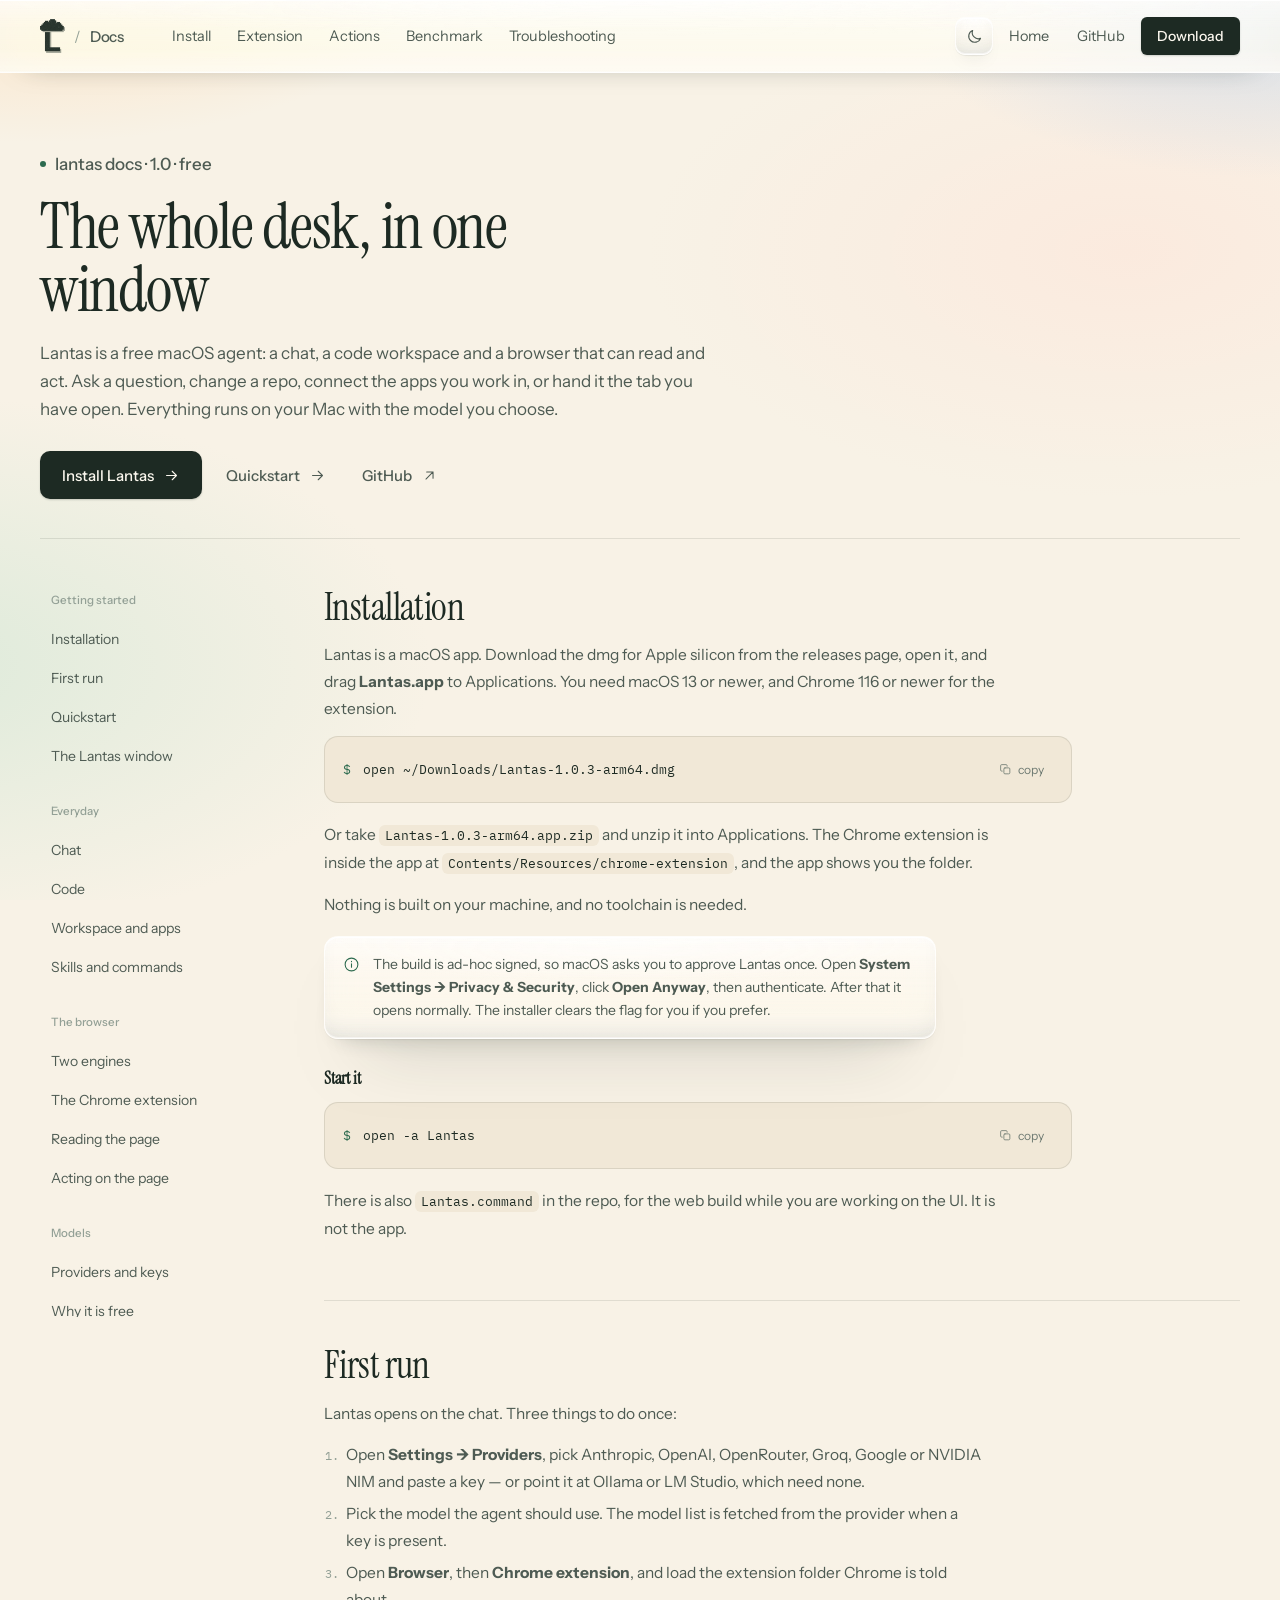
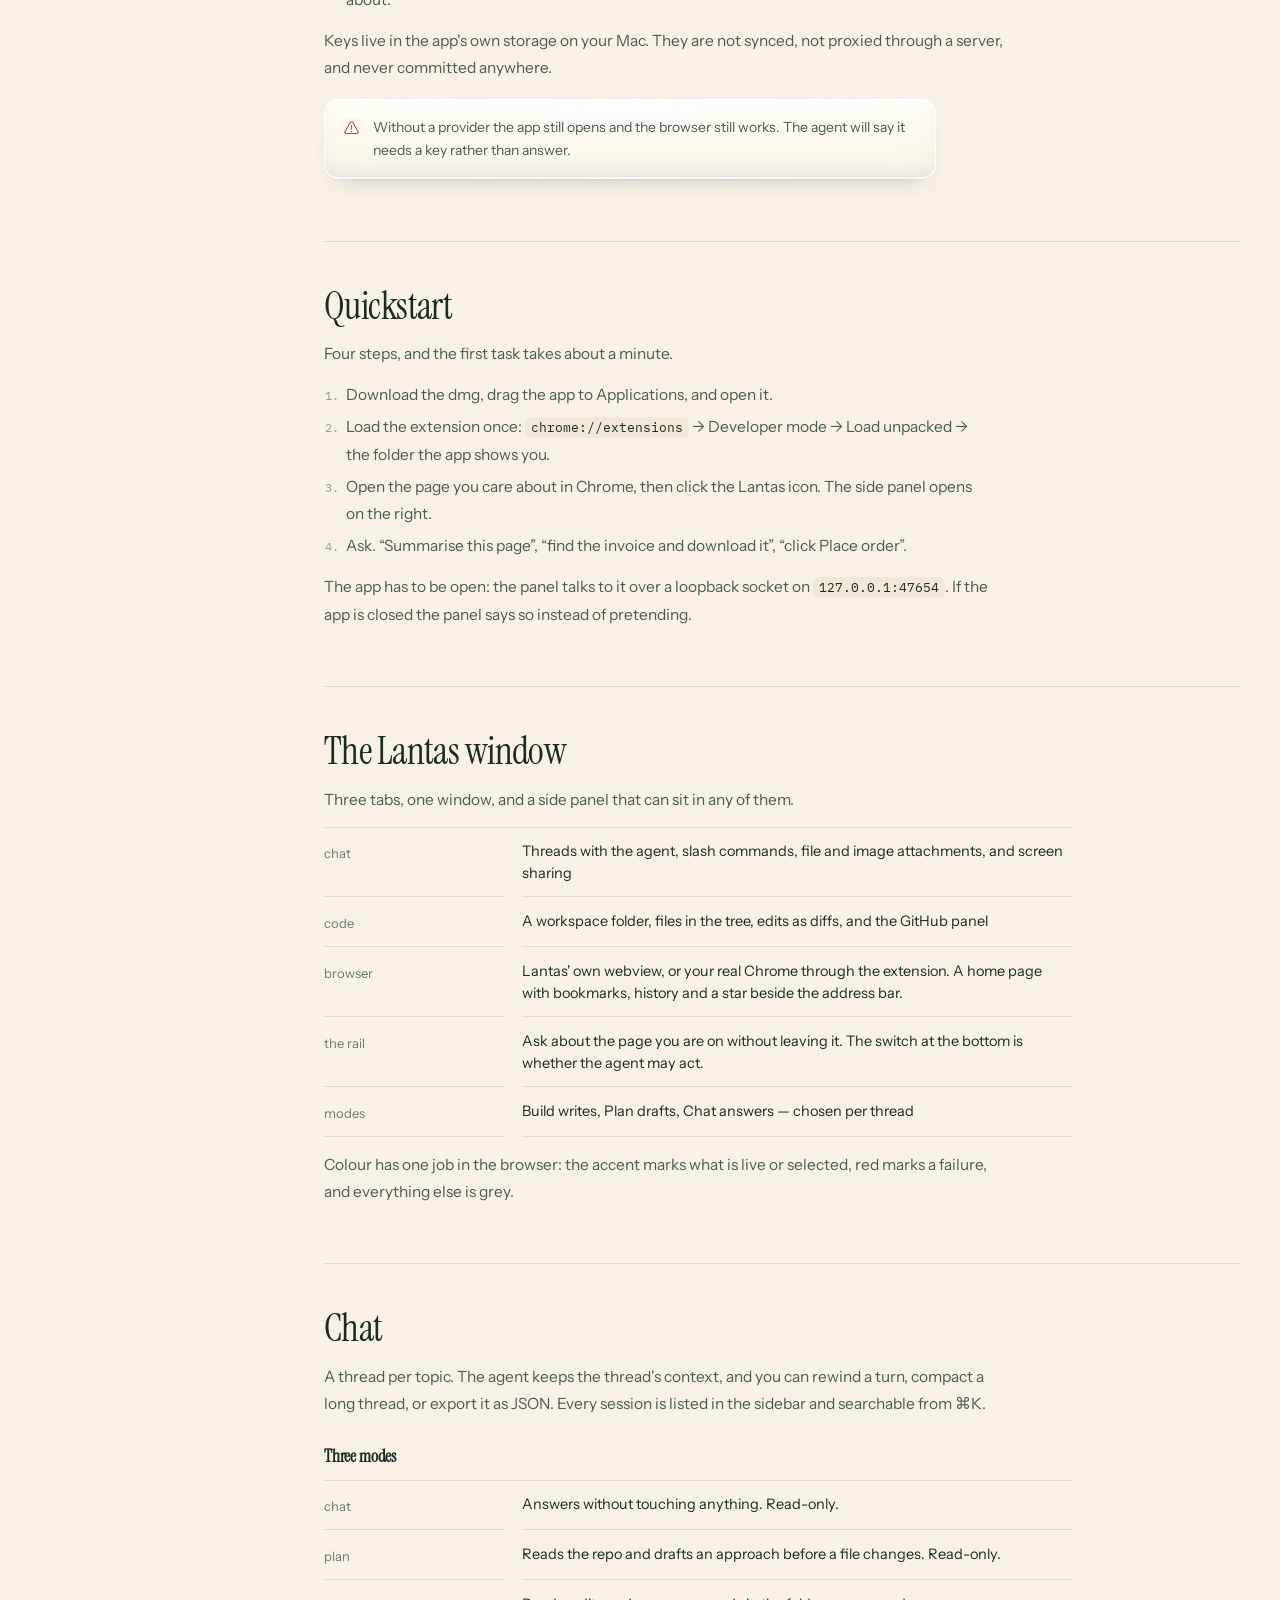
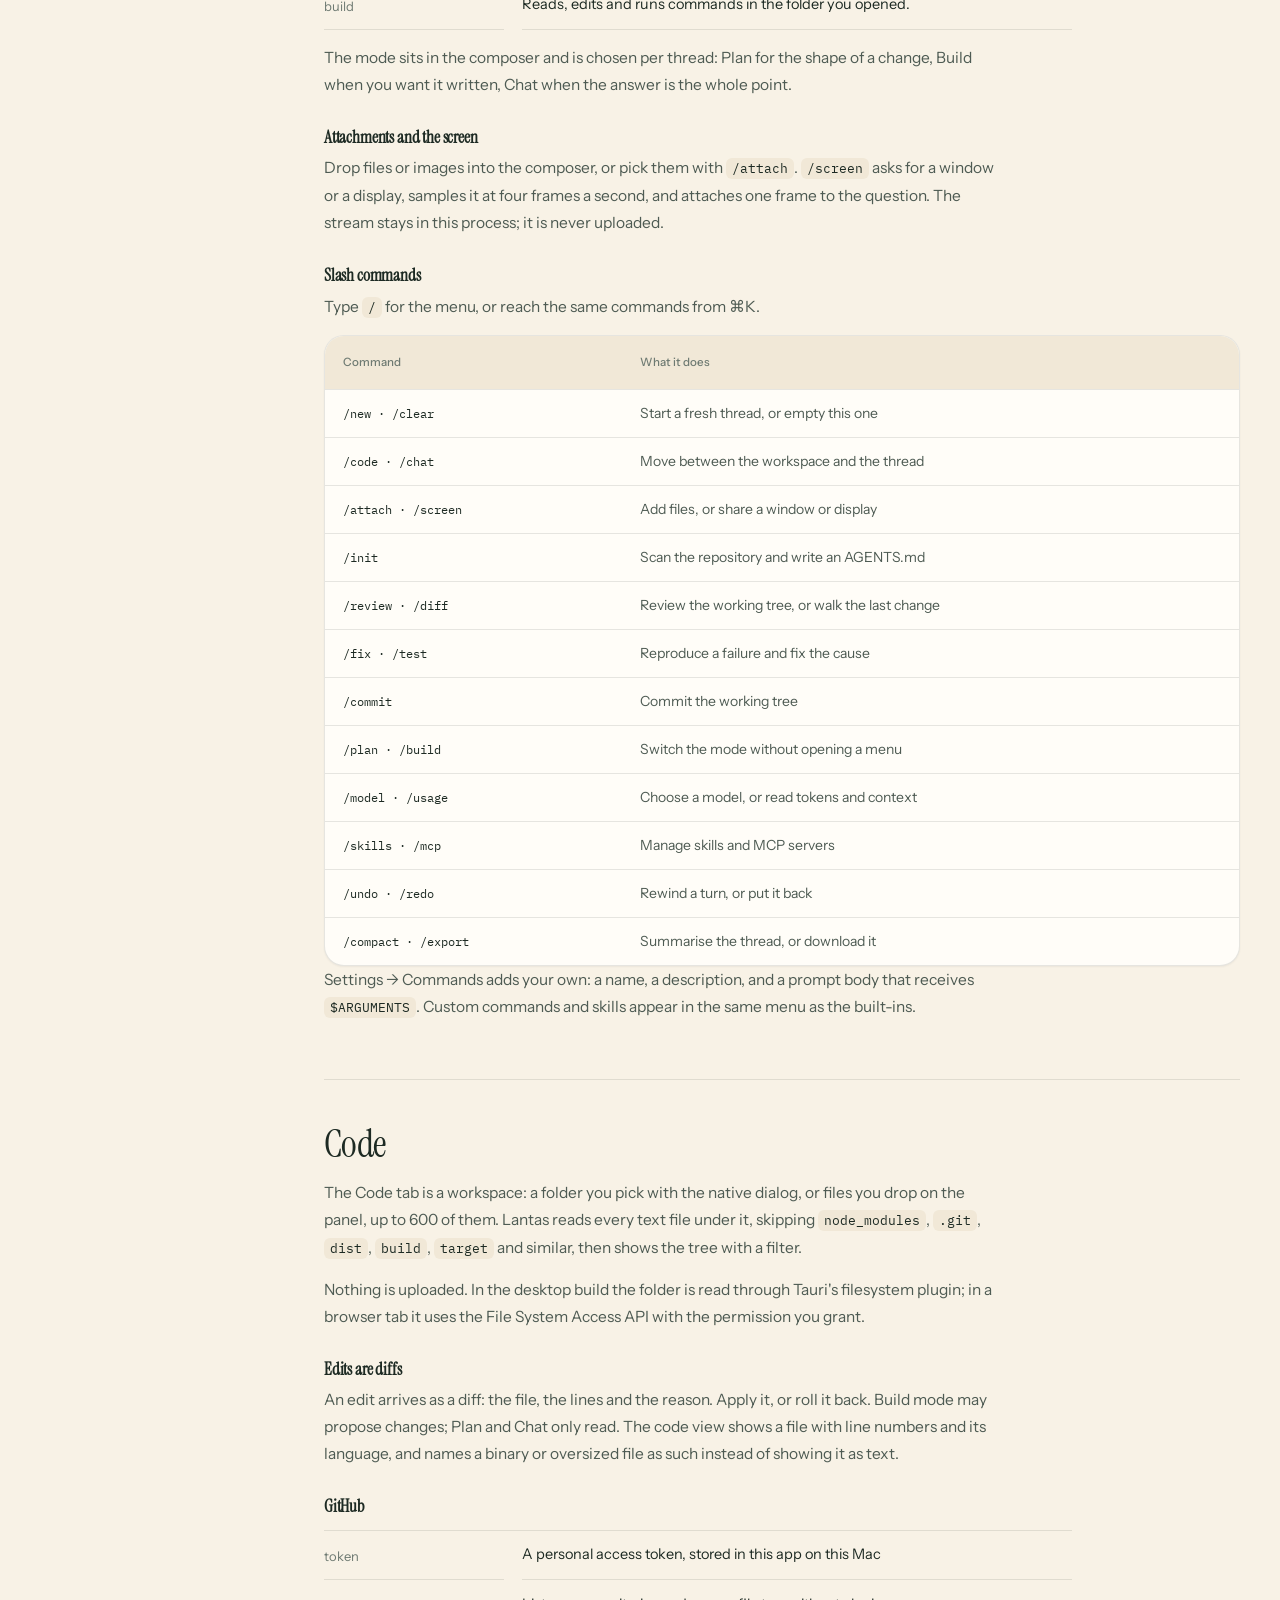
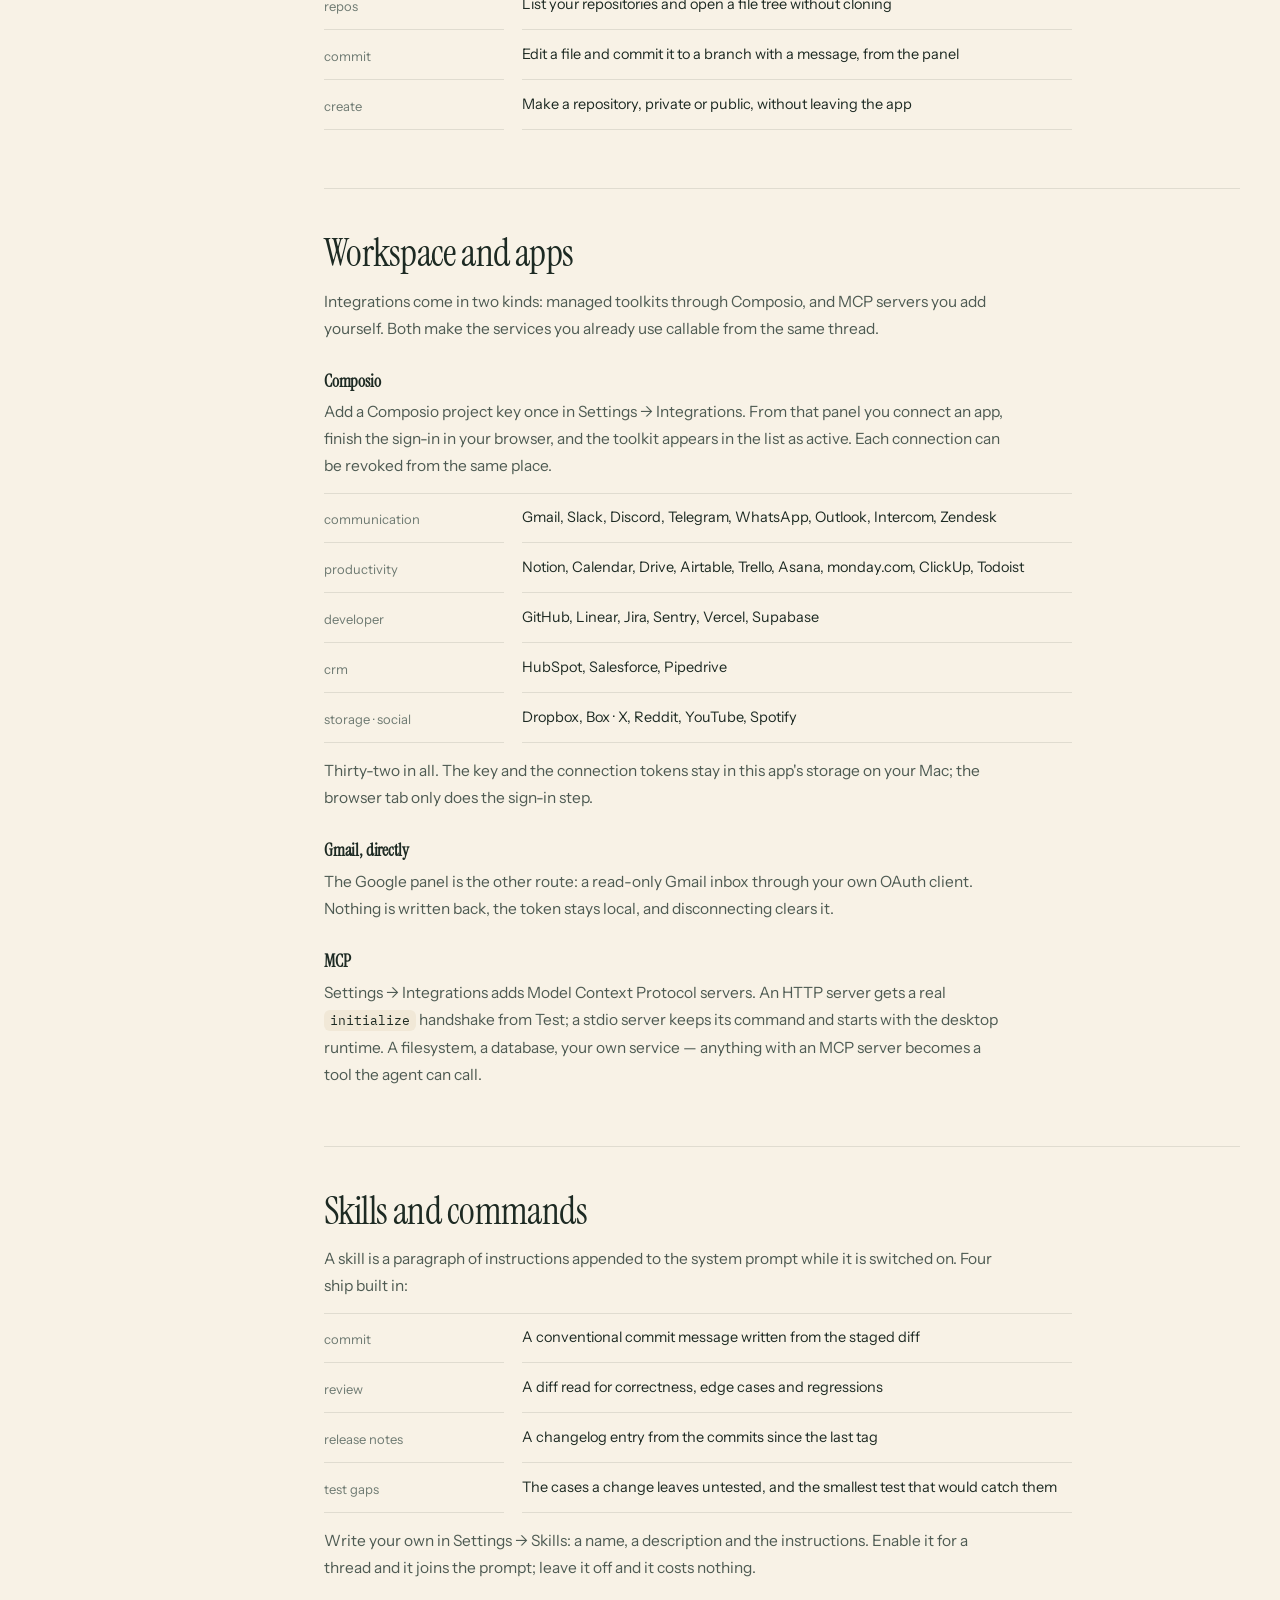
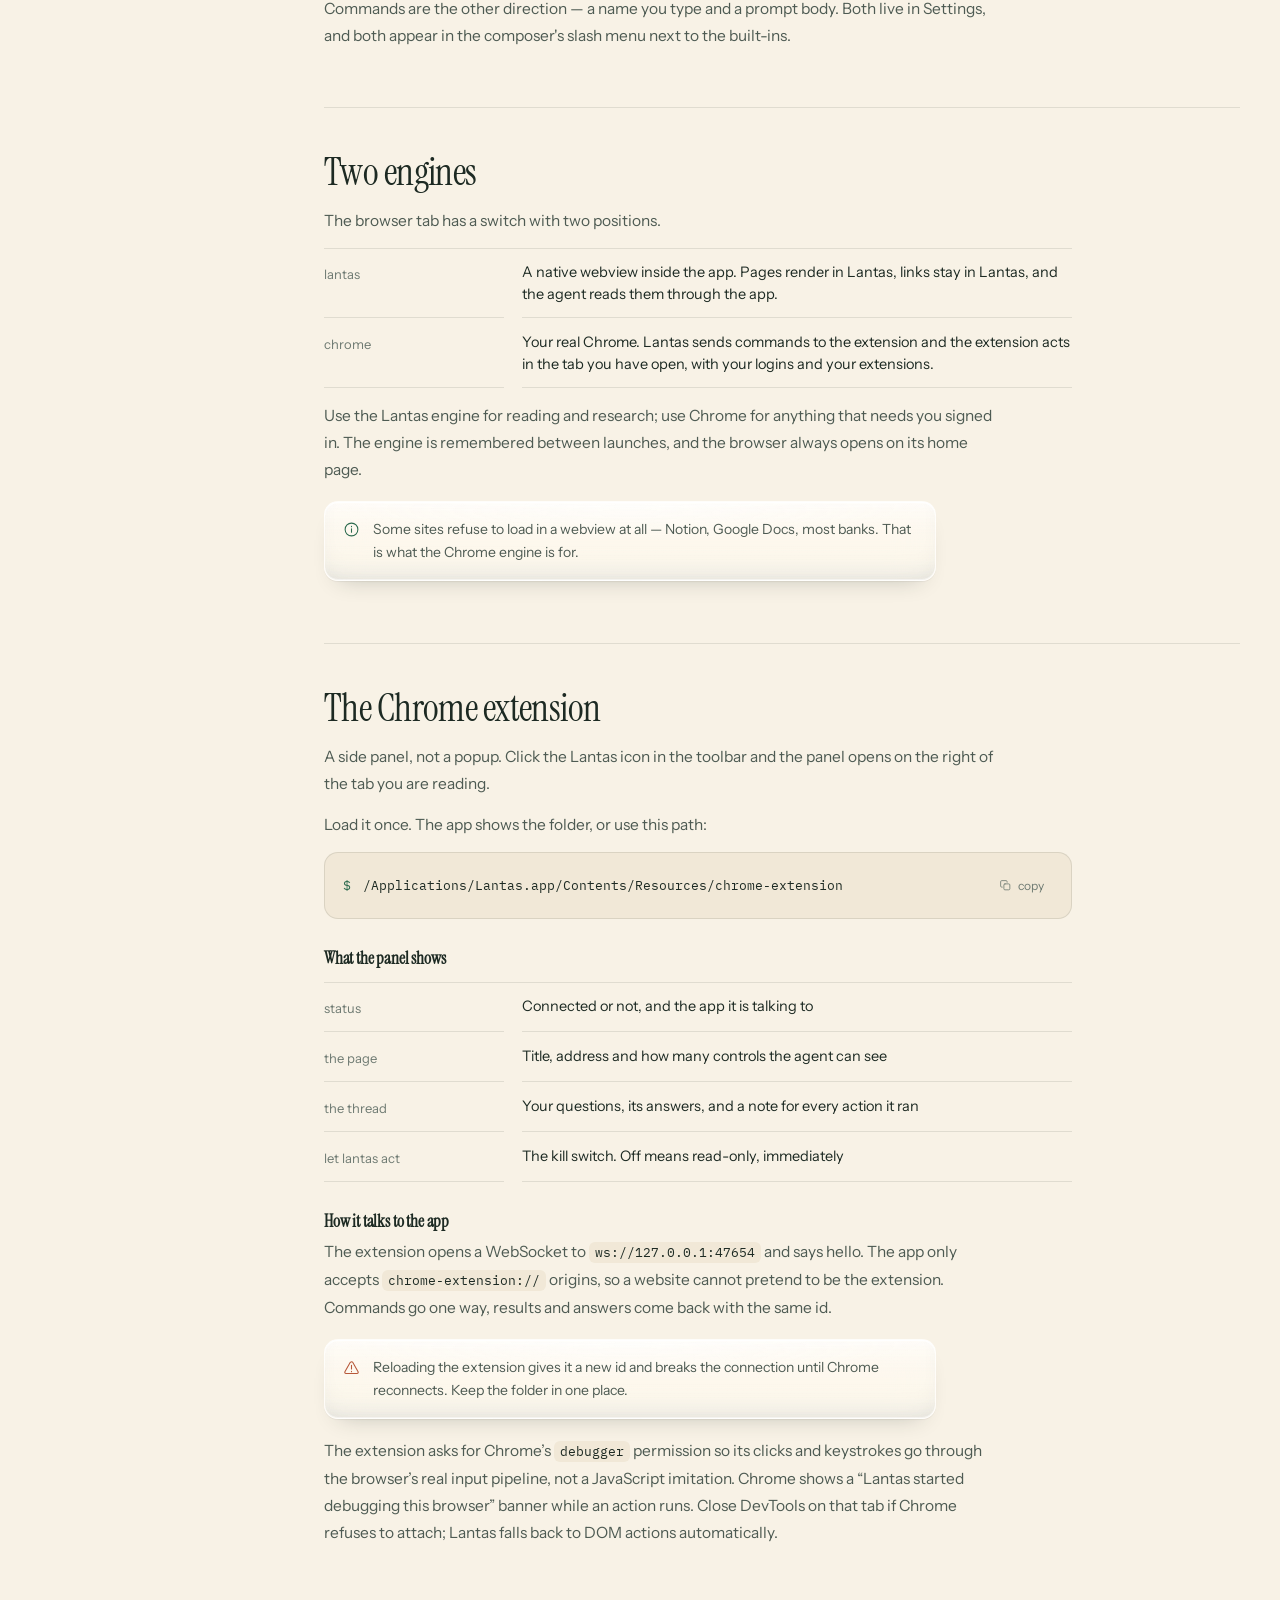
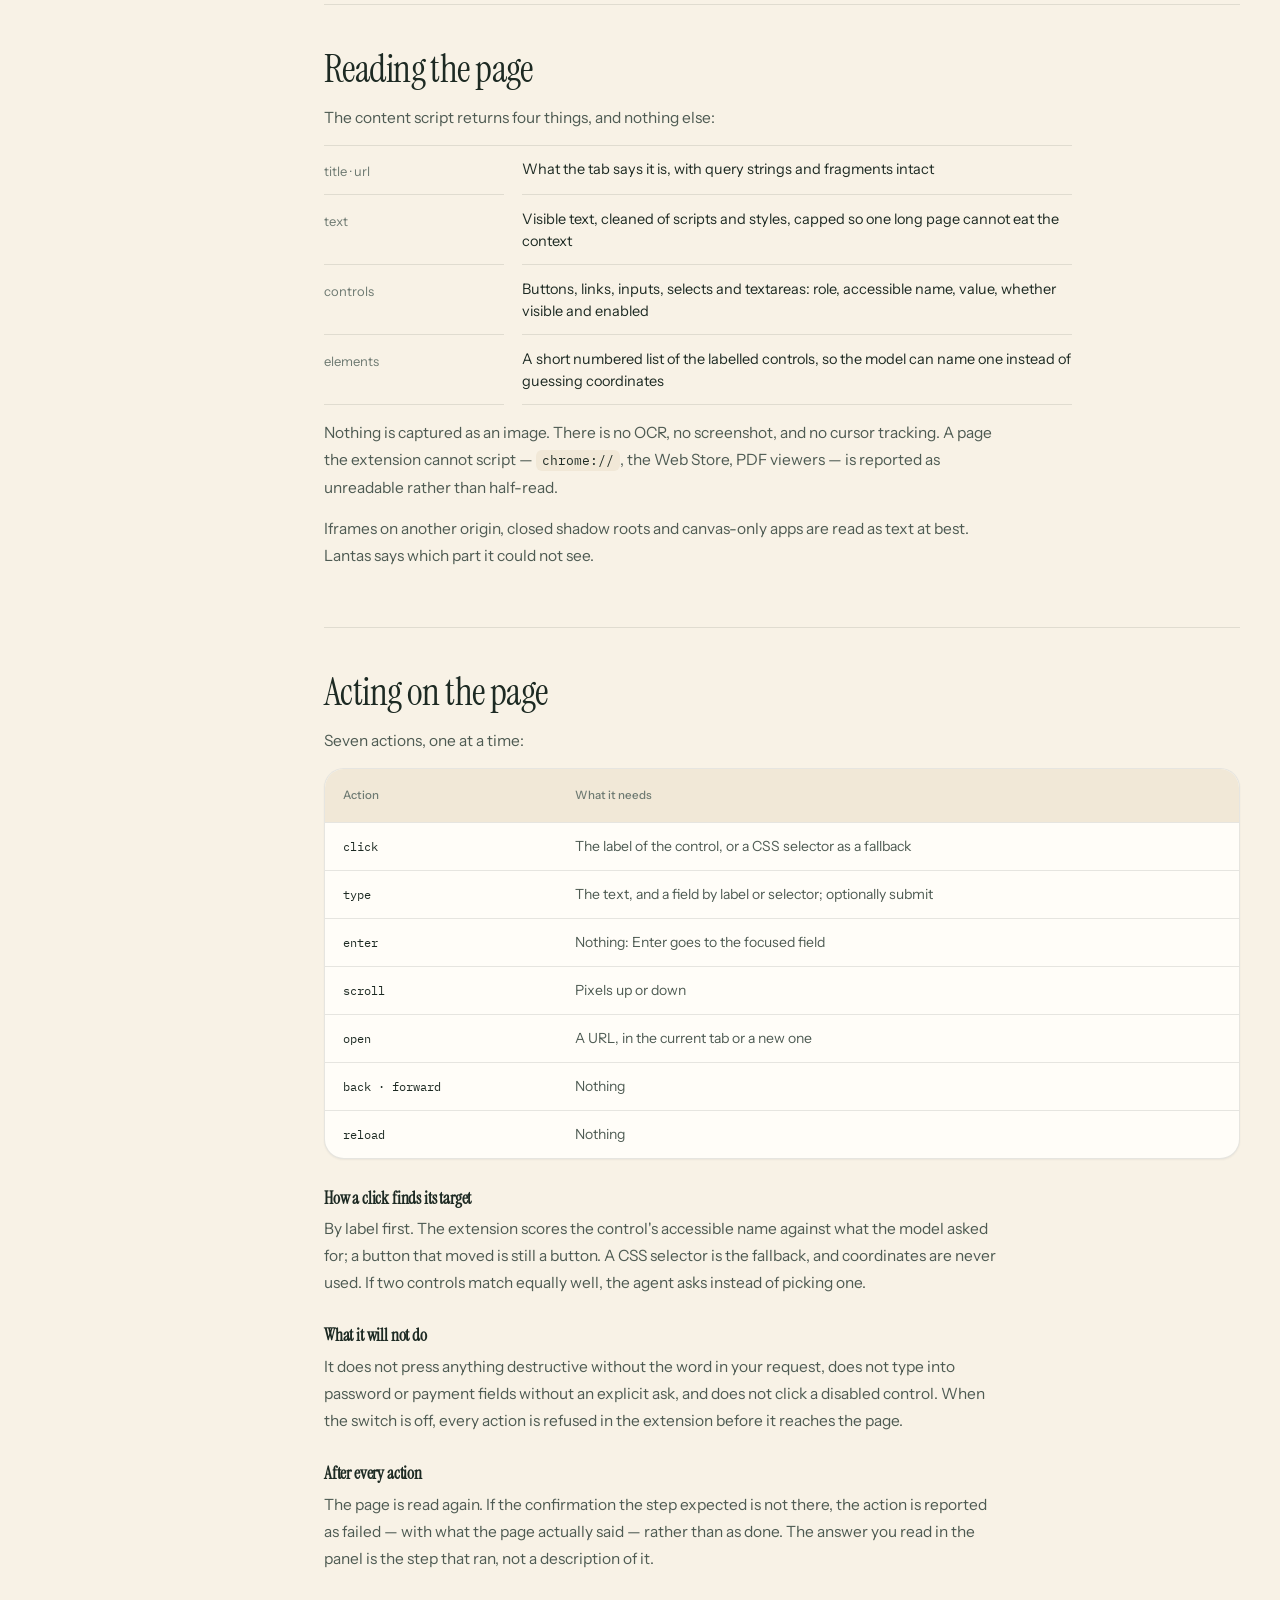
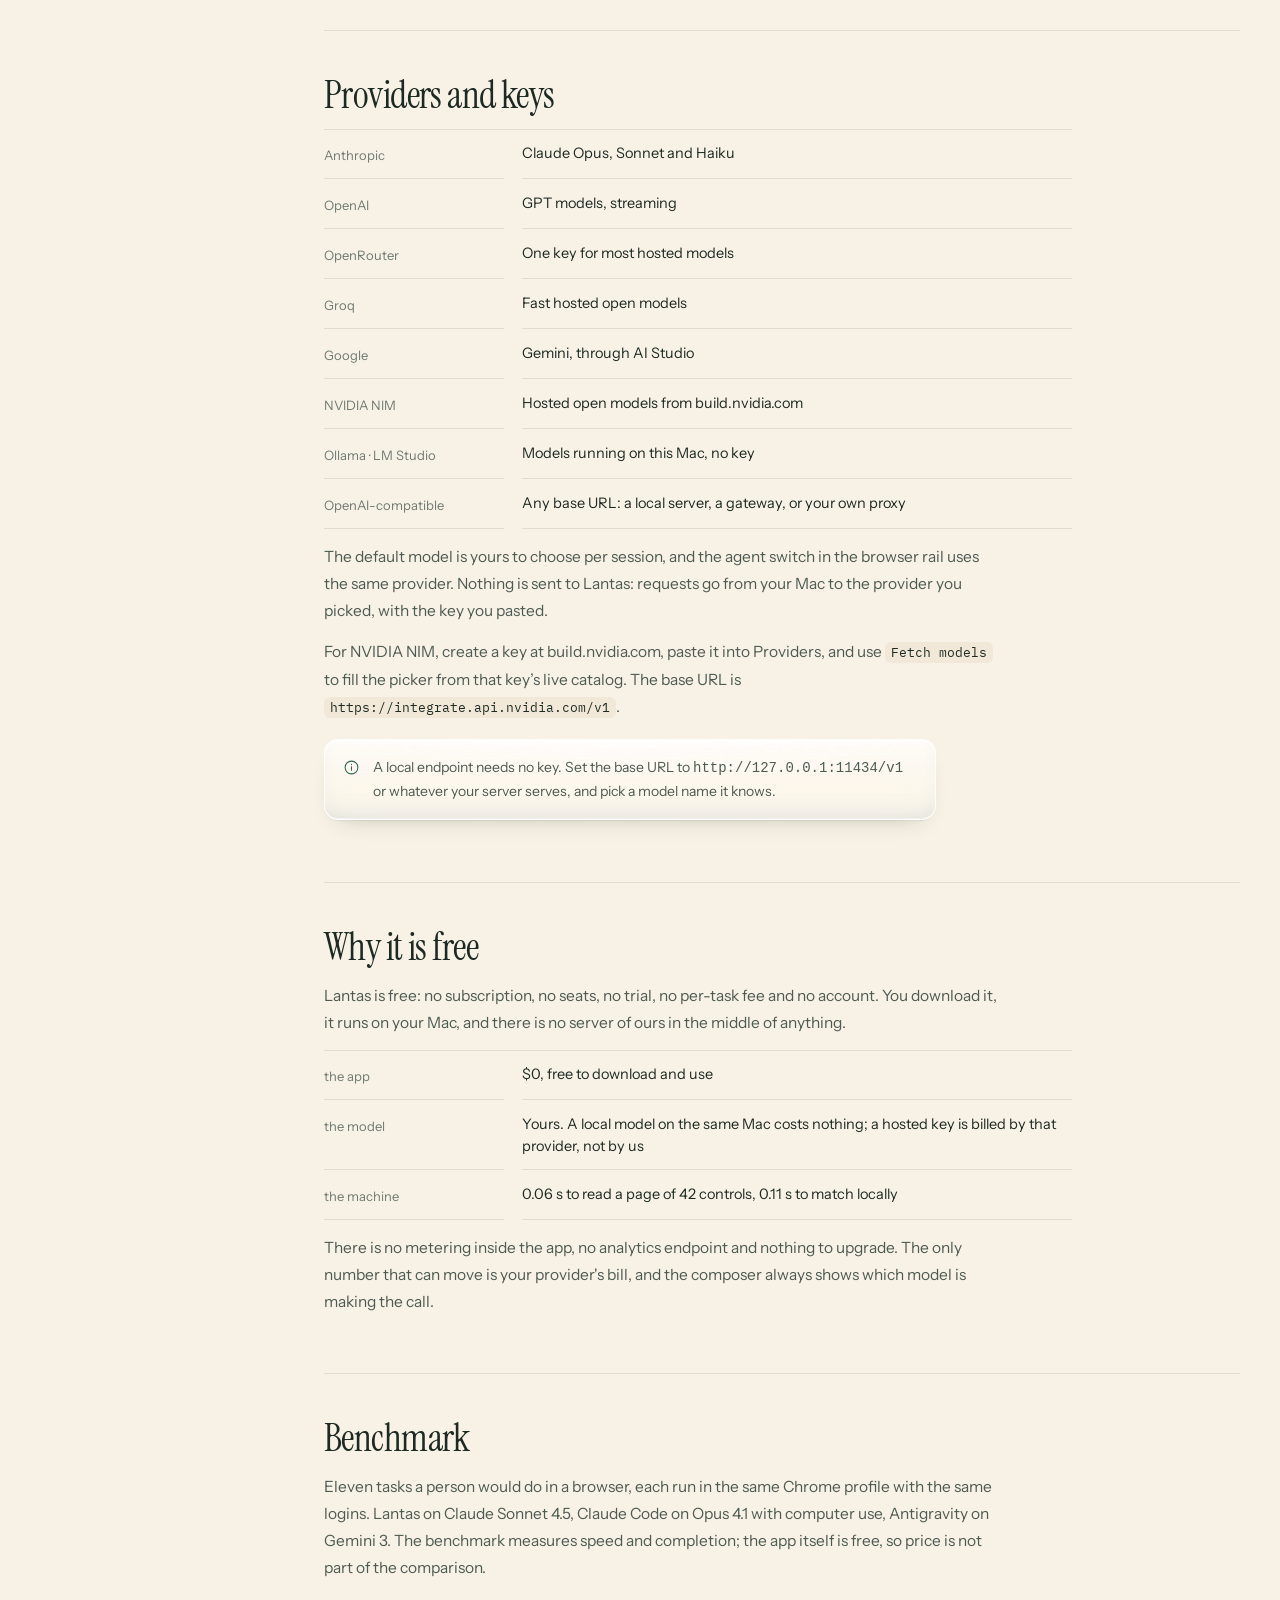
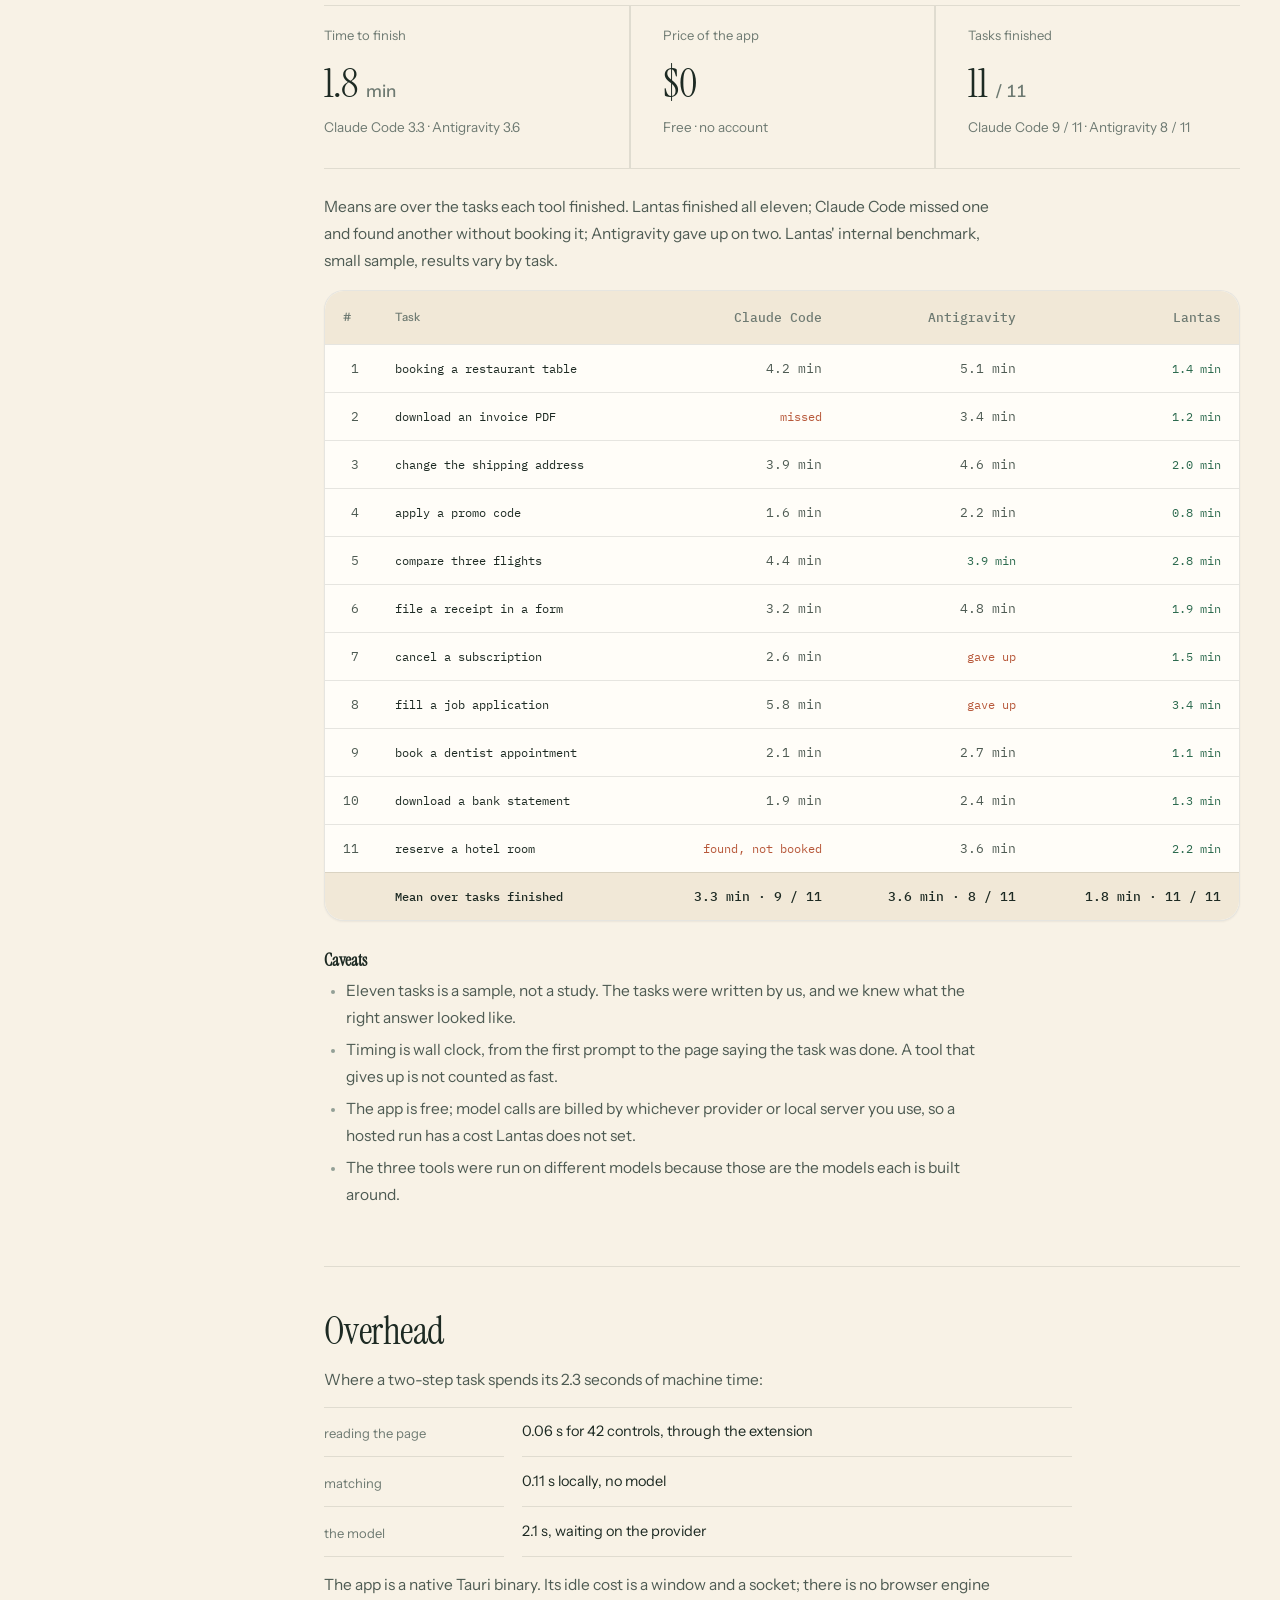
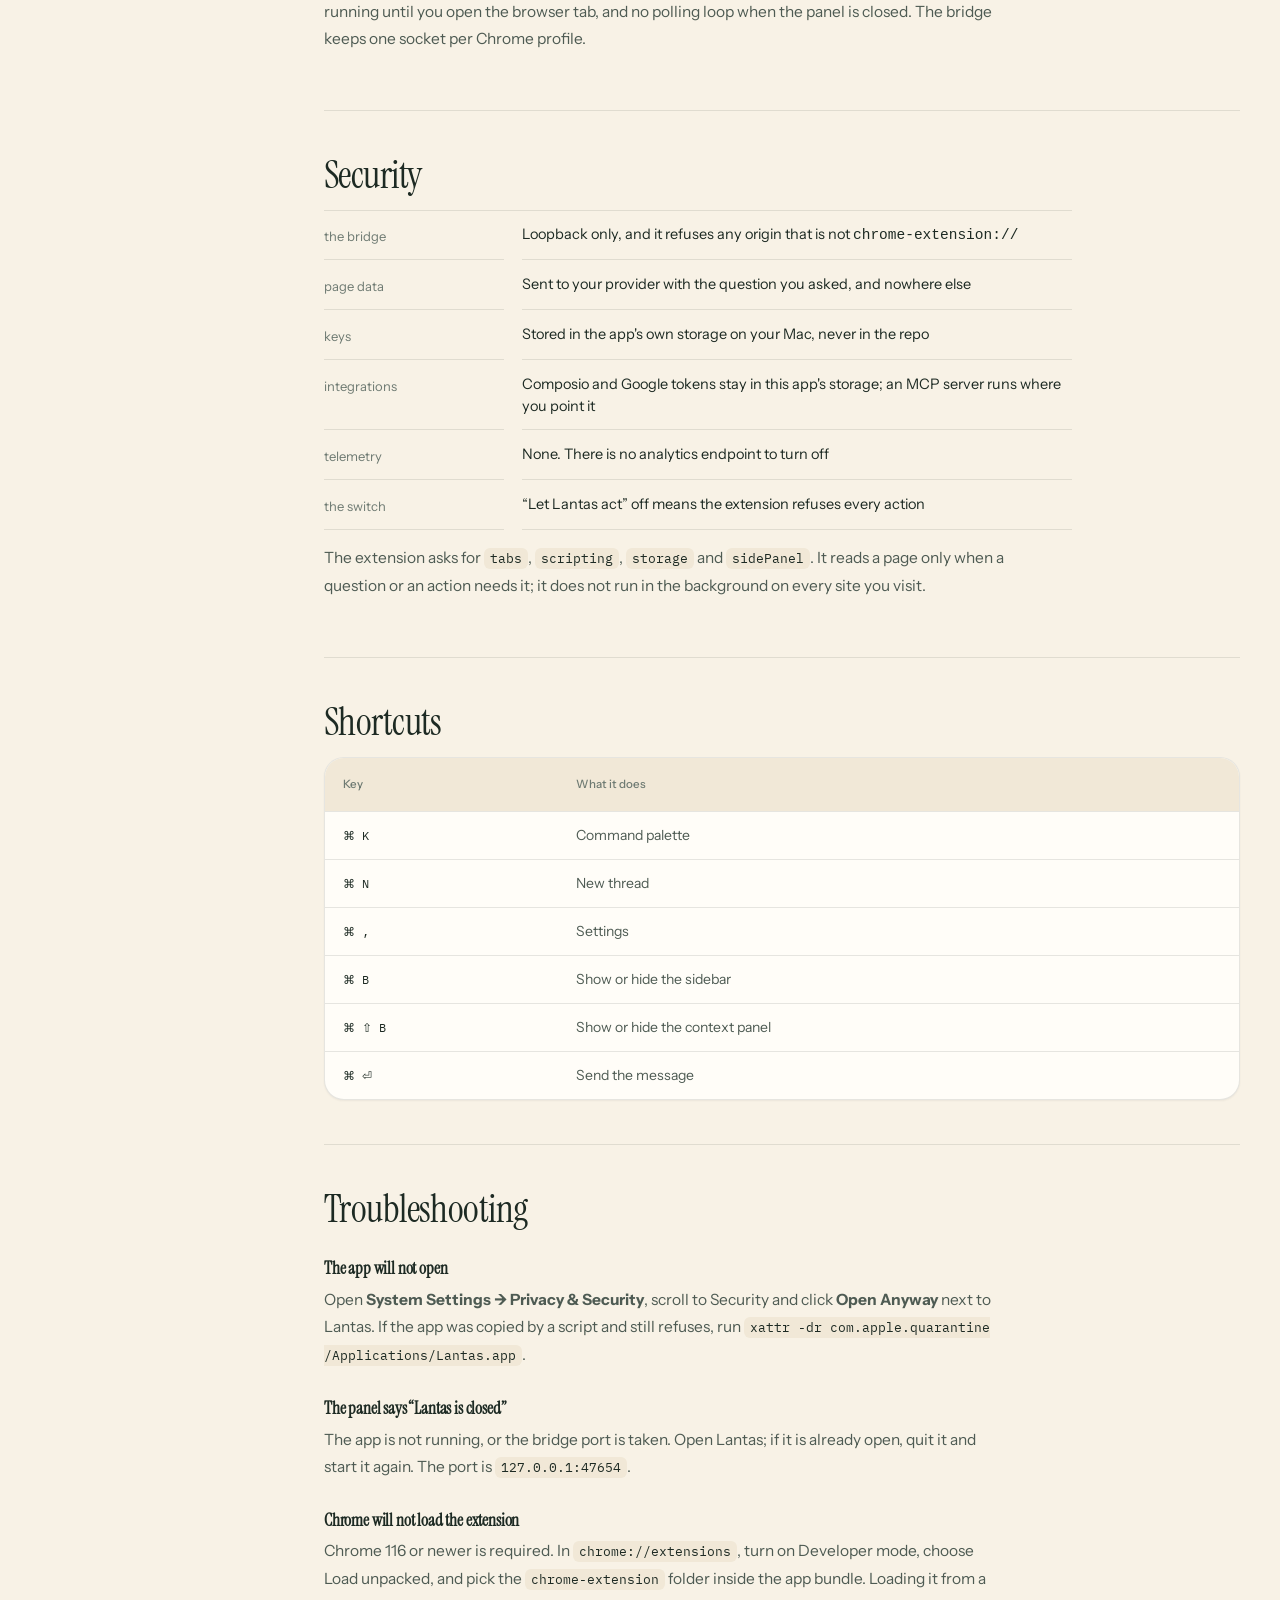
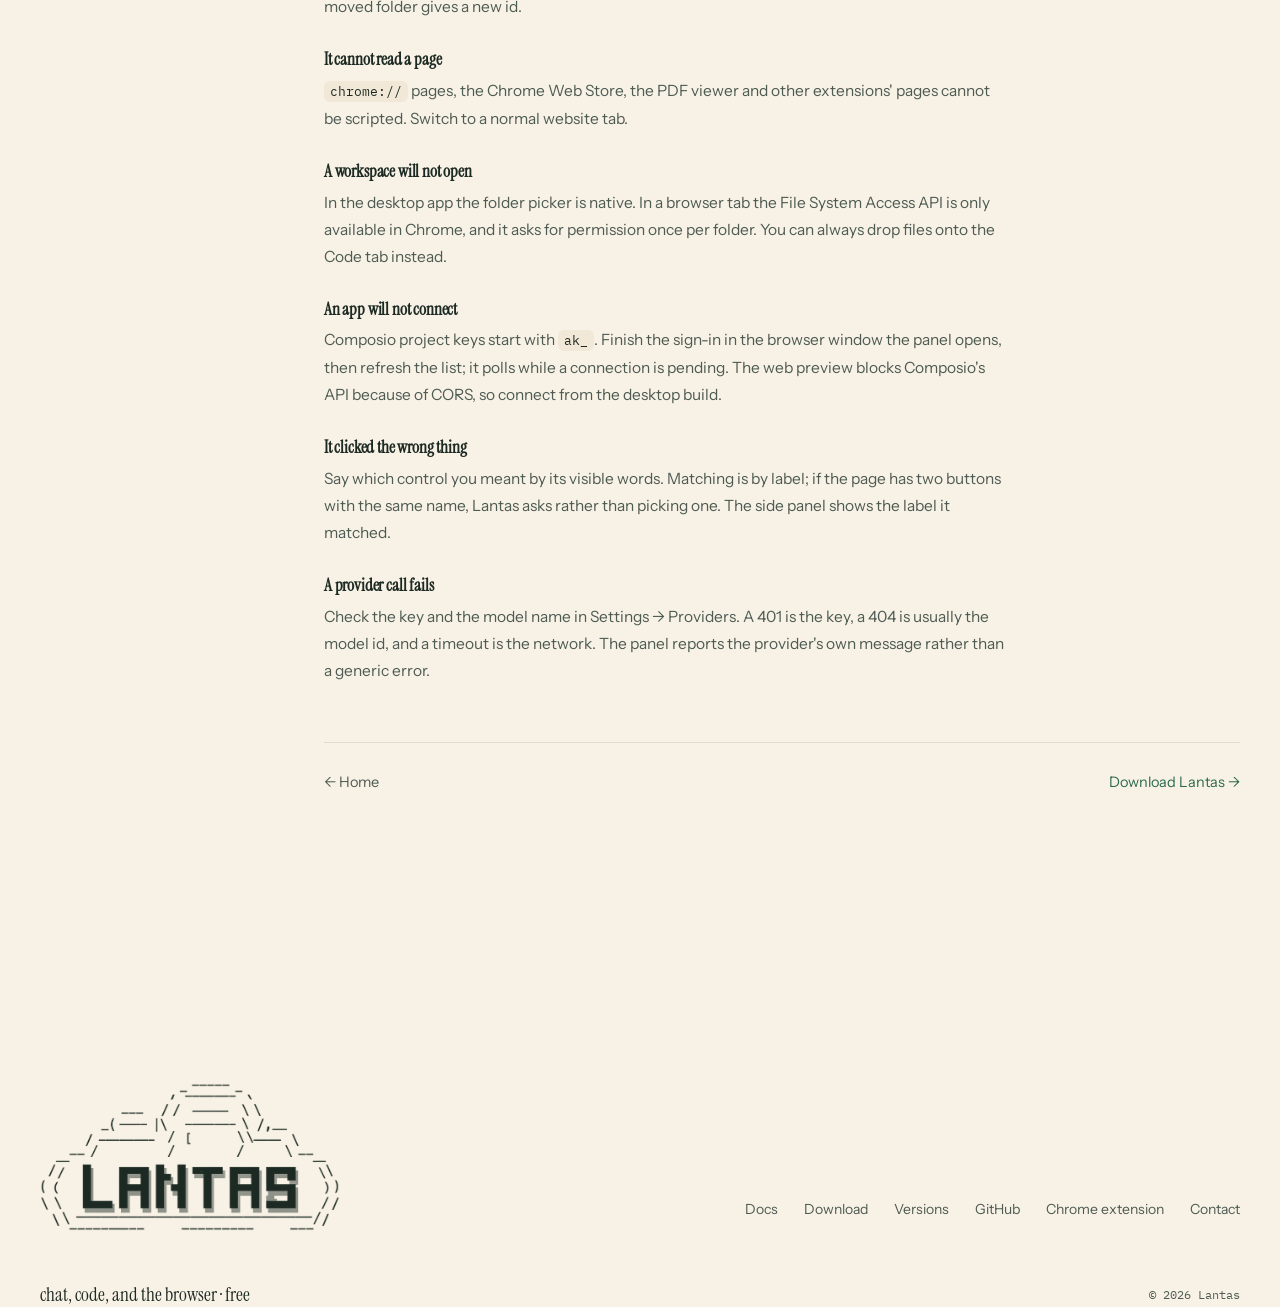
==== commit 4ccef121: "Publish the Lantas site and download page." ====
--- a/docs.html
+++ b/docs.html
@@ -147,7 +147,7 @@
       <h2>First run</h2>
       <p>Lantas opens on the chat. Three things to do once:</p>
       <ol>
-        <li>Open <strong>Settings → Providers</strong>, pick Anthropic, OpenAI, OpenRouter, Groq or Google and paste a key — or point it at Ollama or LM Studio, which need none.</li>
+        <li>Open <strong>Settings → Providers</strong>, pick Anthropic, OpenAI, OpenRouter, Groq, Google or NVIDIA NIM and paste a key — or point it at Ollama or LM Studio, which need none.</li>
         <li>Pick the model the agent should use. The model list is fetched from the provider when a key is present.</li>
         <li>Open <strong>Browser</strong>, then <strong>Chrome extension</strong>, and load the extension folder Chrome is told about.</li>
       </ol>
@@ -323,6 +323,7 @@
         <svg viewBox="0 0 24 24" fill="none" stroke="currentColor" stroke-width="1.5" stroke-linecap="round" stroke-linejoin="round"><path d="M12 9v5M12 17.5v.5M10.3 4.6 2.7 18a1.6 1.6 0 0 0 1.4 2.4h15.8a1.6 1.6 0 0 0 1.4-2.4L13.7 4.6a1.6 1.6 0 0 0-2.8 0Z"/></svg>
         <span>Reloading the extension gives it a new id and breaks the connection until Chrome reconnects. Keep the folder in one place.</span>
       </div>
+      <p>The extension asks for Chrome’s <code>debugger</code> permission so its clicks and keystrokes go through the browser’s real input pipeline, not a JavaScript imitation. Chrome shows a “Lantas started debugging this browser” banner while an action runs. Close DevTools on that tab if Chrome refuses to attach; Lantas falls back to DOM actions automatically.</p>
     </section>
 
     <section class="doc-sec" id="page">
@@ -377,10 +378,12 @@
         <div class="k">OpenRouter</div><div class="v">One key for most hosted models</div>
         <div class="k">Groq</div><div class="v">Fast hosted open models</div>
         <div class="k">Google</div><div class="v">Gemini, through AI Studio</div>
+        <div class="k">NVIDIA NIM</div><div class="v">Hosted open models from build.nvidia.com</div>
         <div class="k">Ollama · LM Studio</div><div class="v">Models running on this Mac, no key</div>
         <div class="k">OpenAI-compatible</div><div class="v">Any base URL: a local server, a gateway, or your own proxy</div>
       </div>
       <p>The default model is yours to choose per session, and the agent switch in the browser rail uses the same provider. Nothing is sent to Lantas: requests go from your Mac to the provider you picked, with the key you pasted.</p>
+      <p>For NVIDIA NIM, create a key at <a href="https://build.nvidia.com/settings/api-keys">build.nvidia.com</a>, paste it into Providers, and use <code>Fetch models</code> to fill the picker from that key’s live catalog. The base URL is <code>https://integrate.api.nvidia.com/v1</code>.</p>
       <div class="callout">
         <svg viewBox="0 0 24 24" fill="none" stroke="currentColor" stroke-width="1.5" stroke-linecap="round" stroke-linejoin="round"><circle cx="12" cy="12" r="9"/><path d="M12 11v5M12 7.5v.5"/></svg>
         <span>A local endpoint needs no key. Set the base URL to <code>http://127.0.0.1:11434/v1</code> or whatever your server serves, and pick a model name it knows.</span>
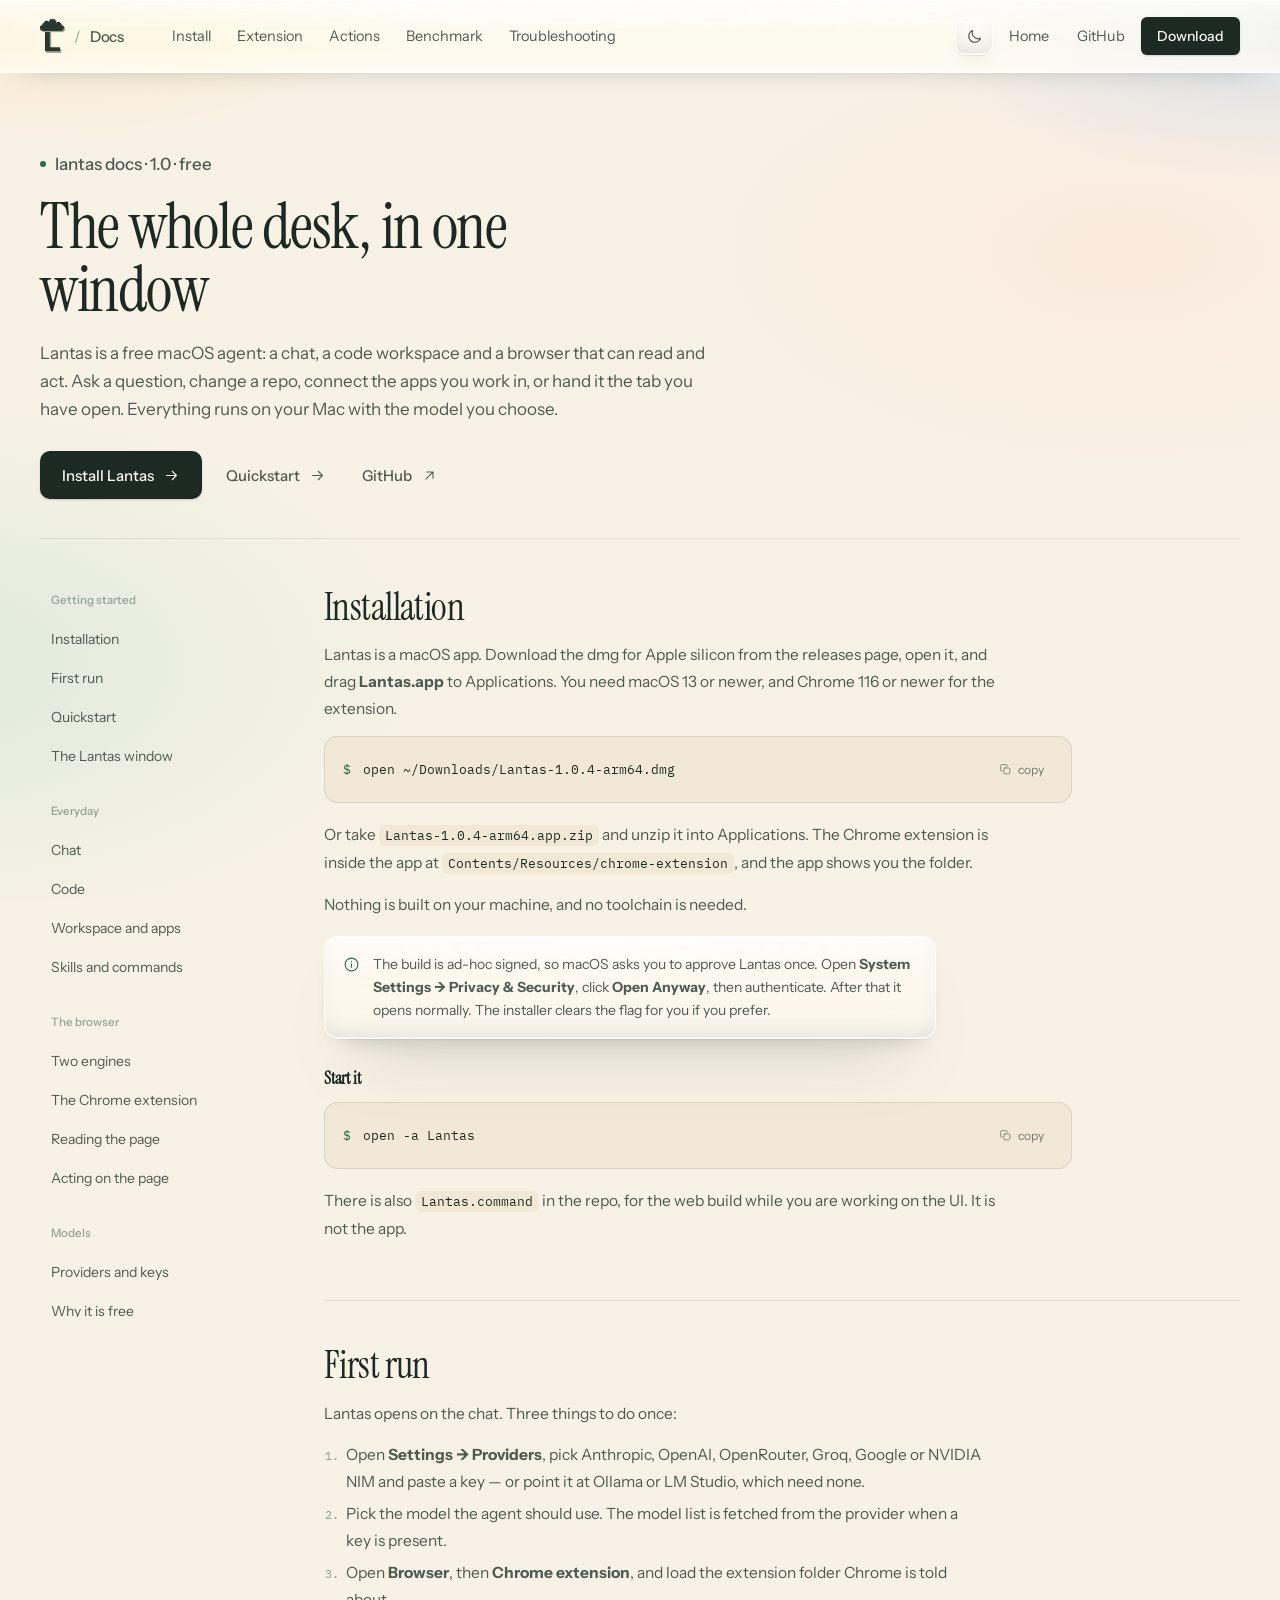
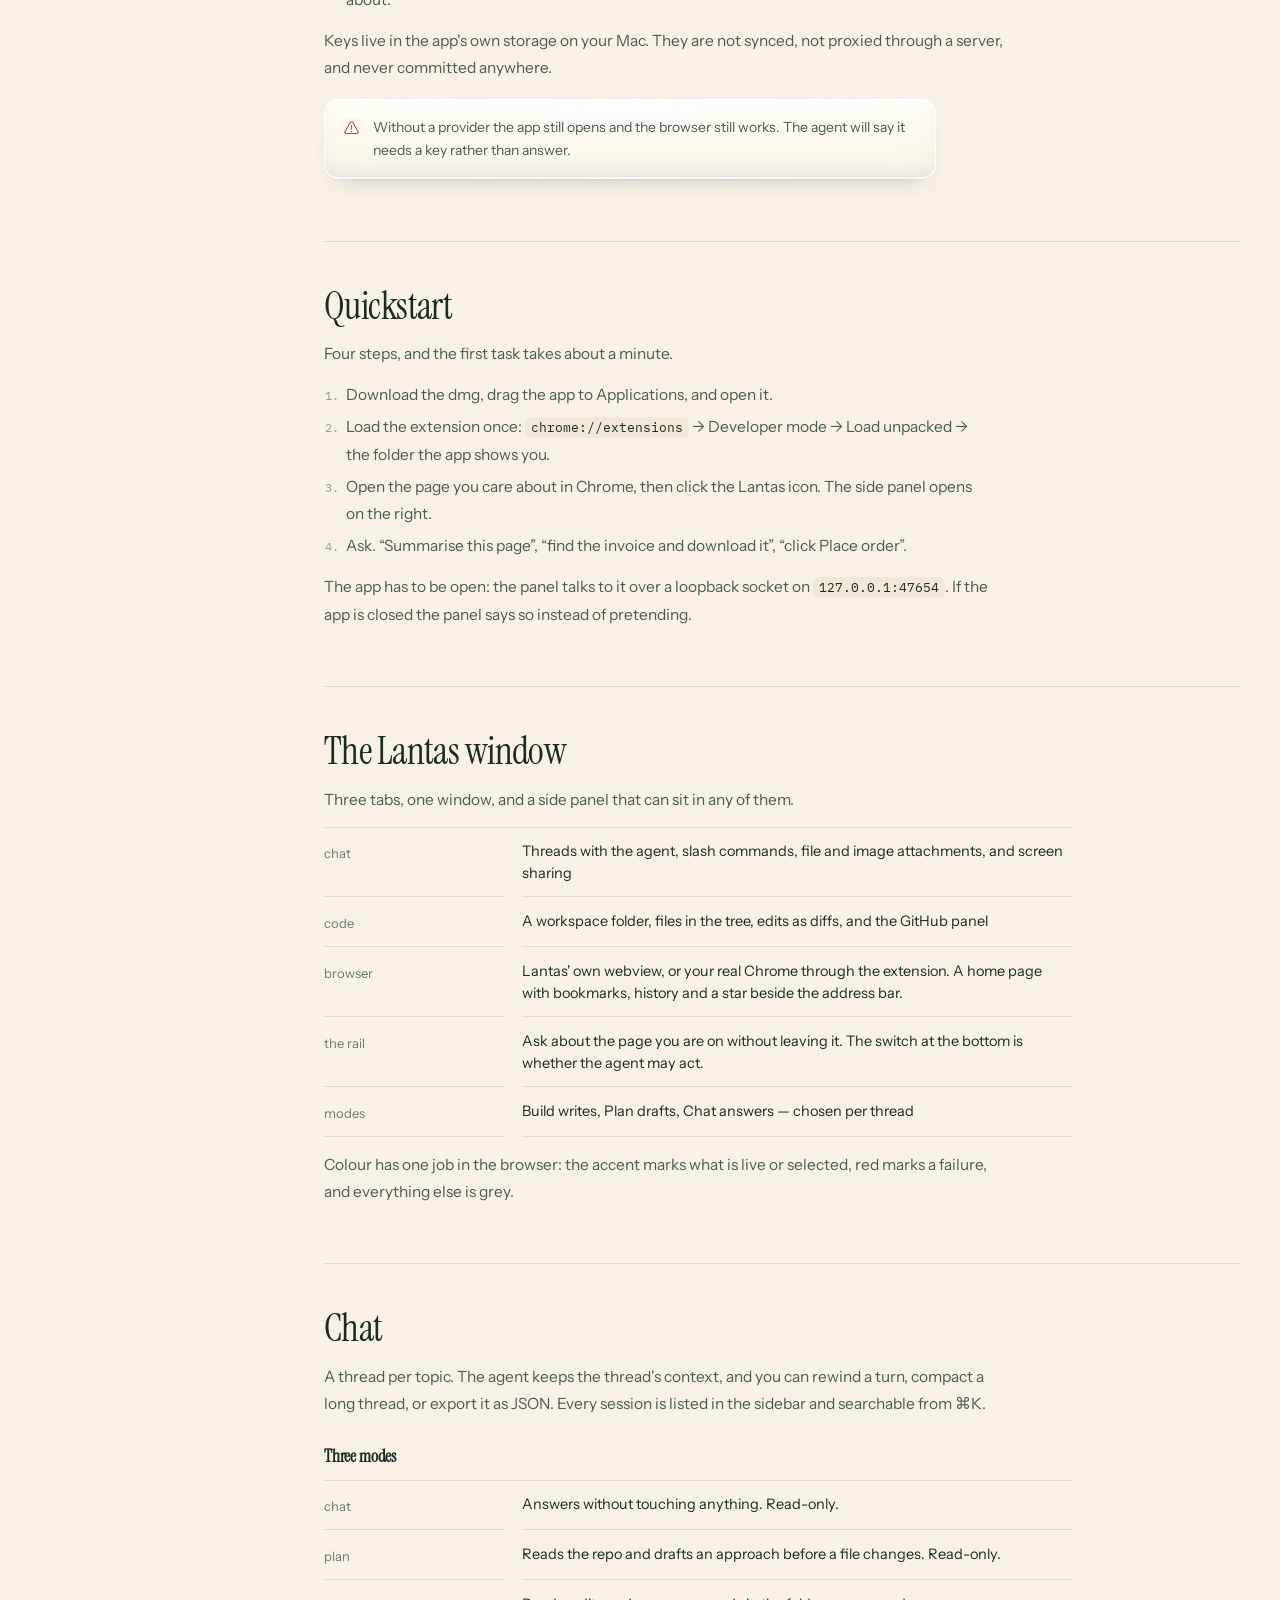
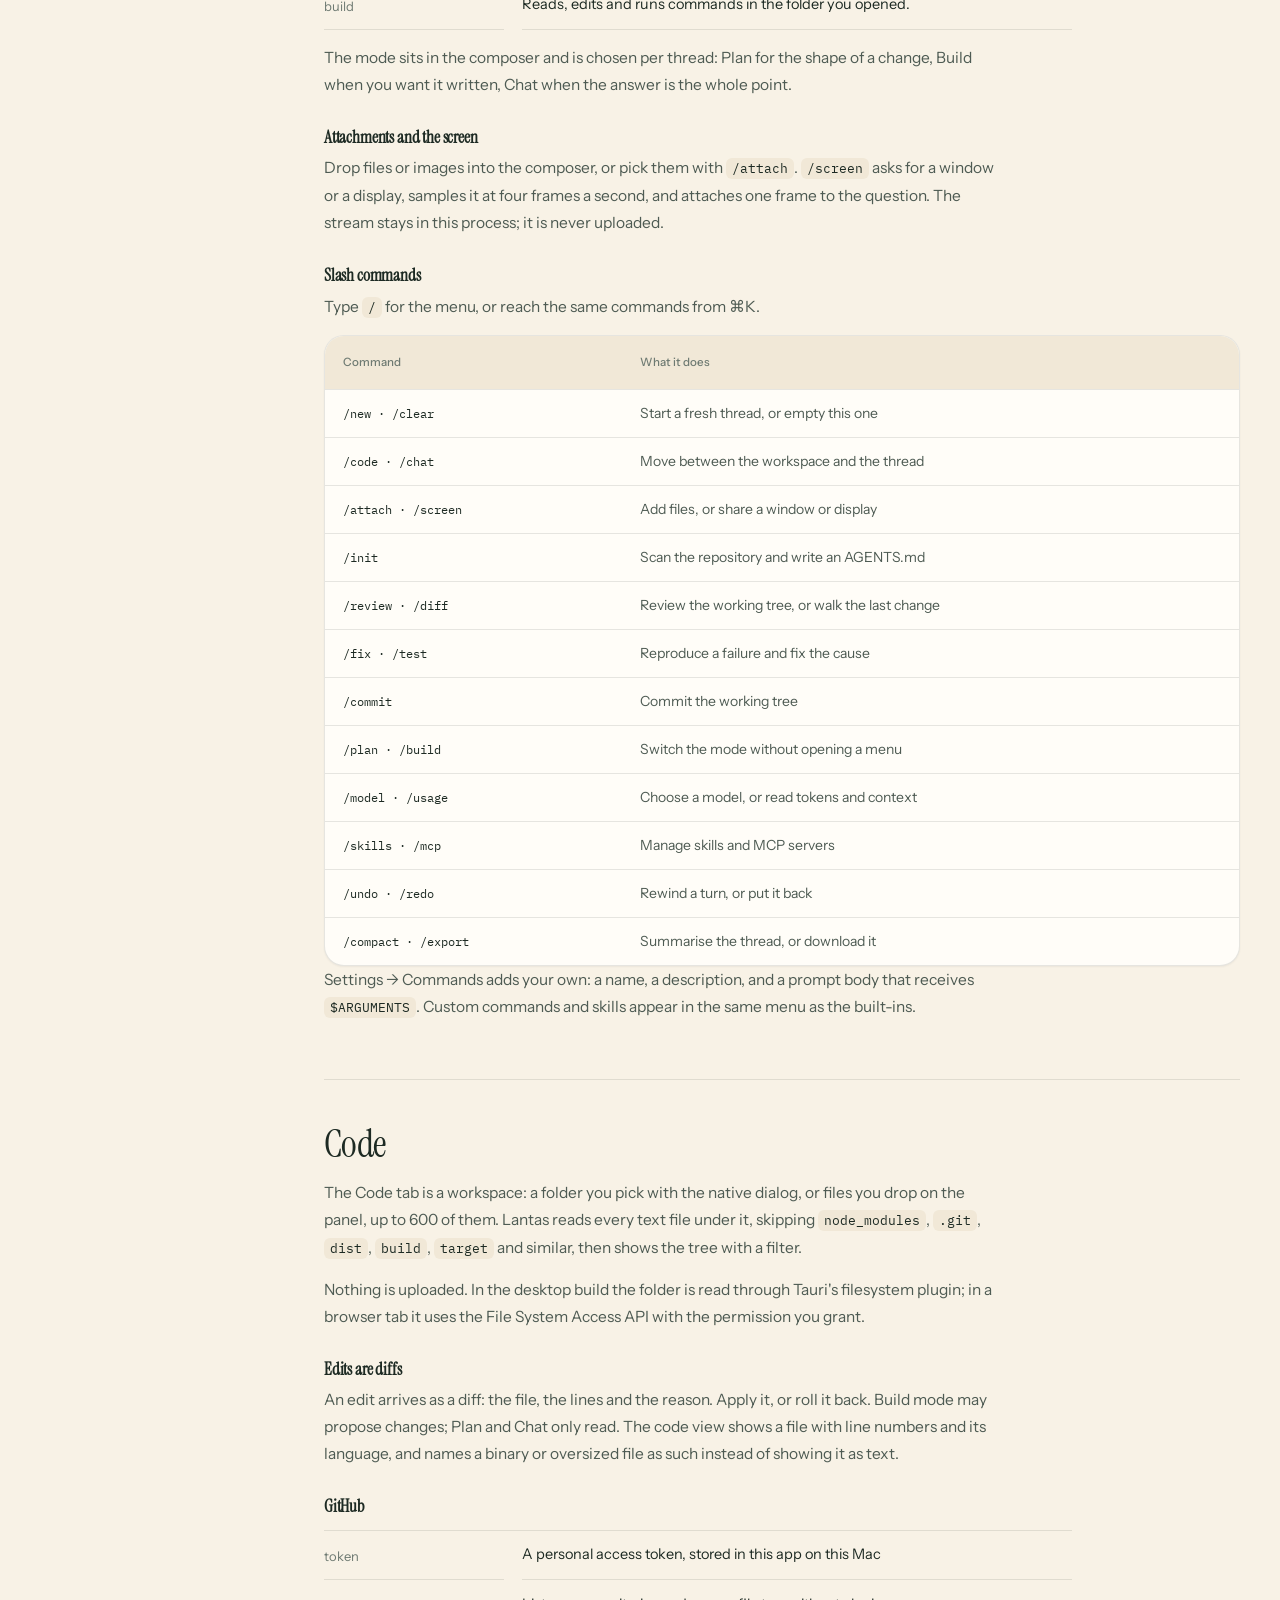
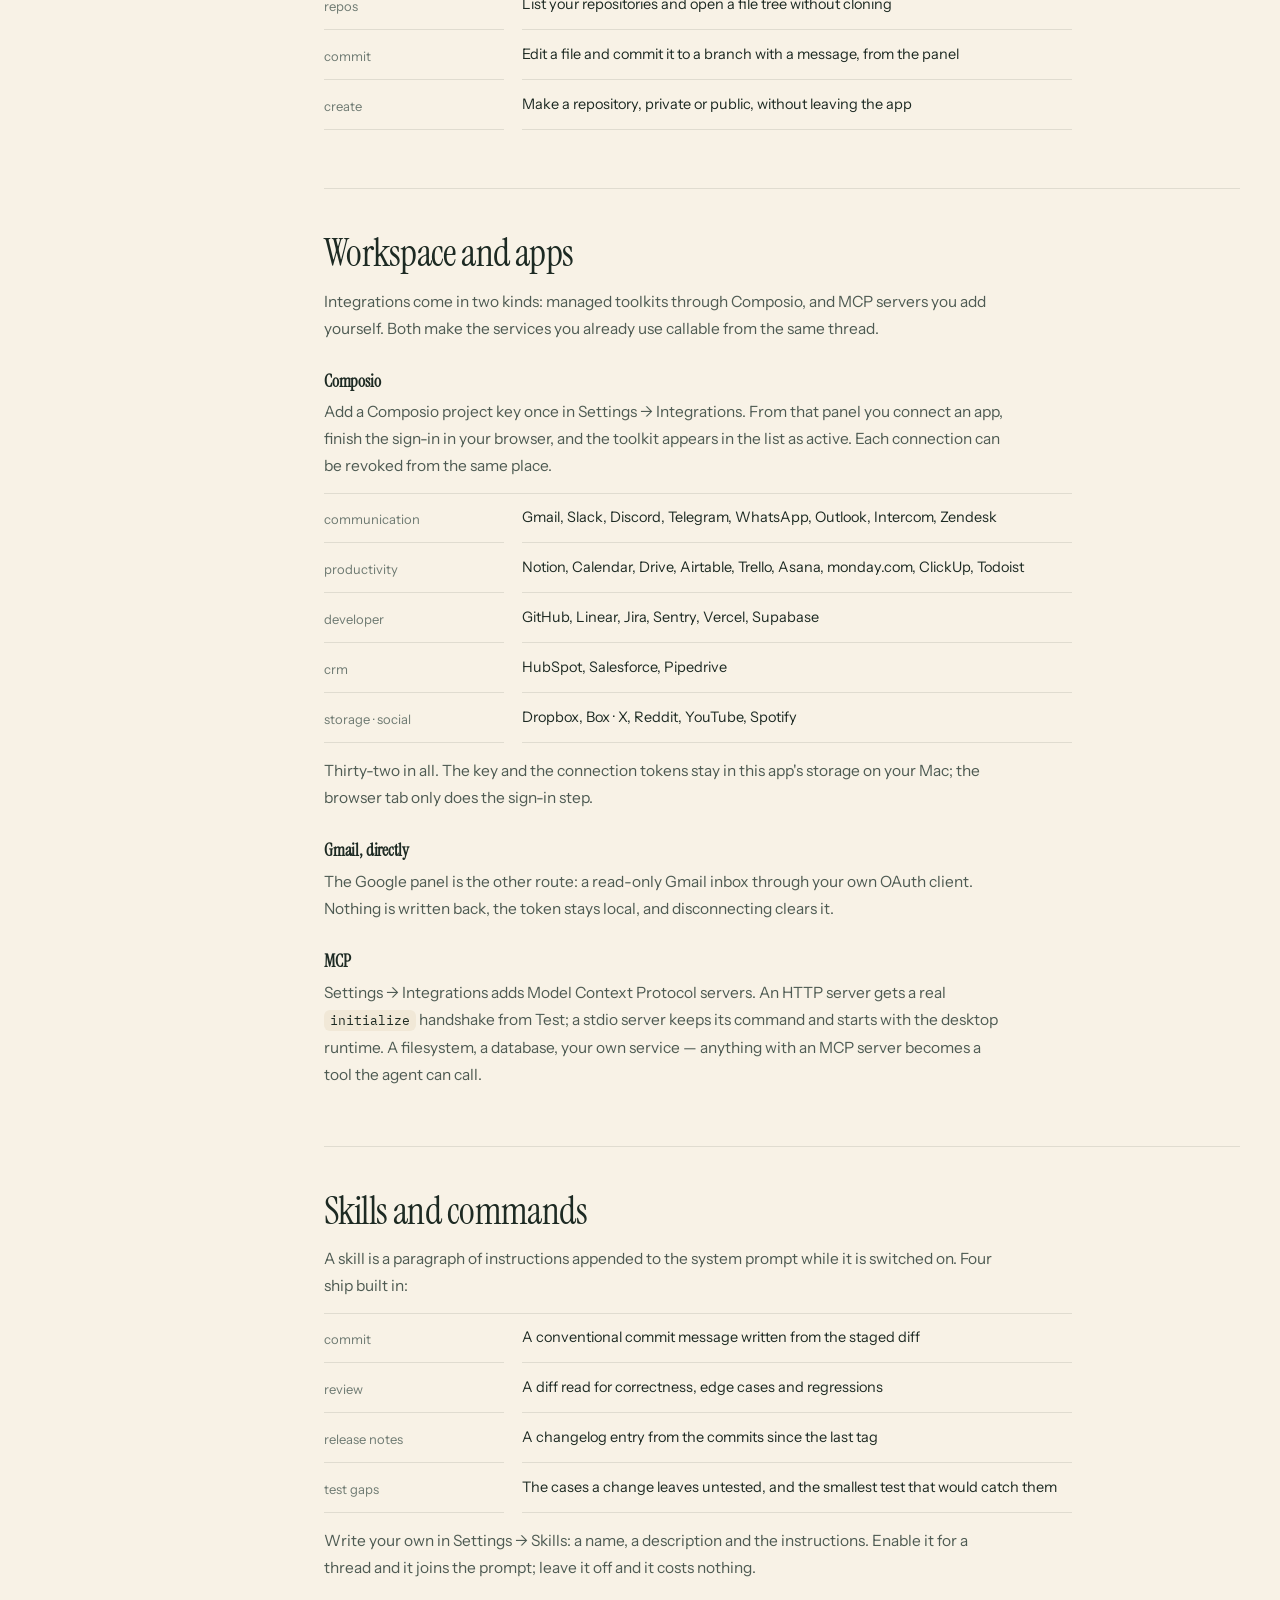
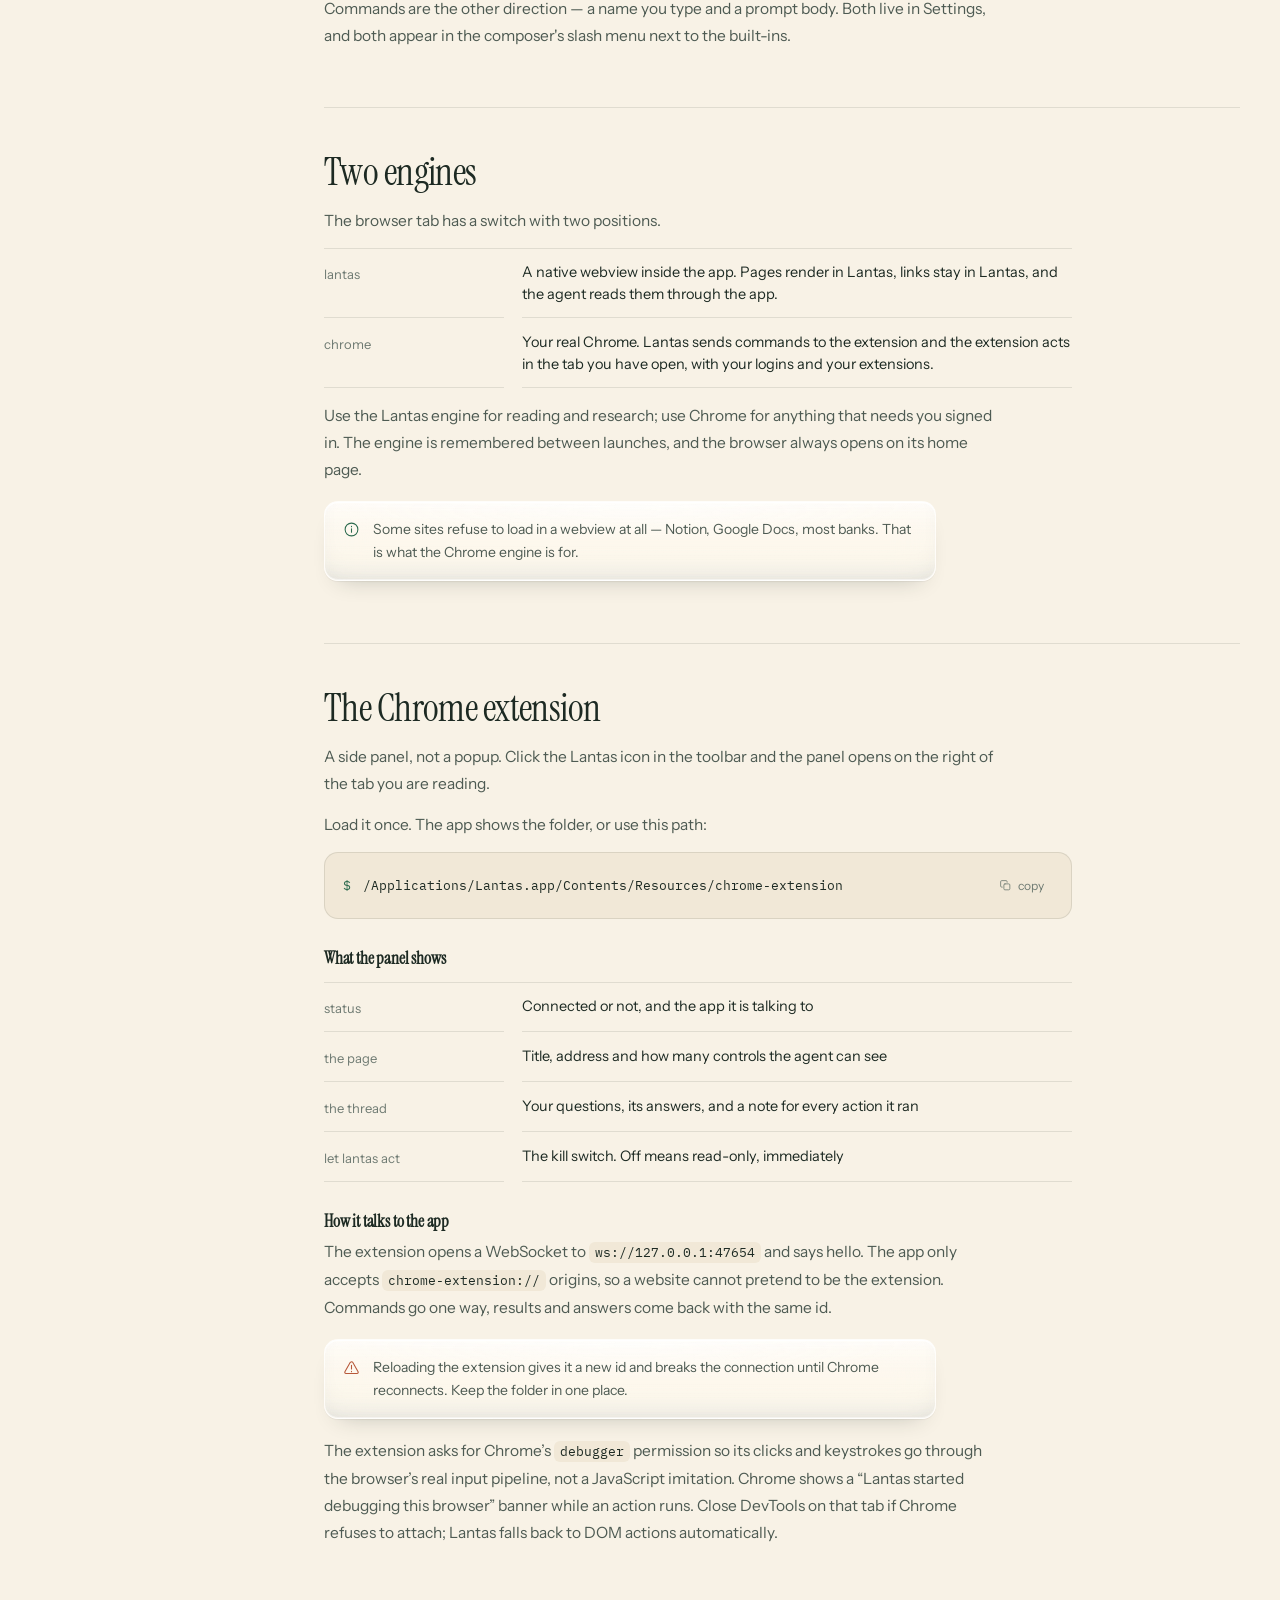
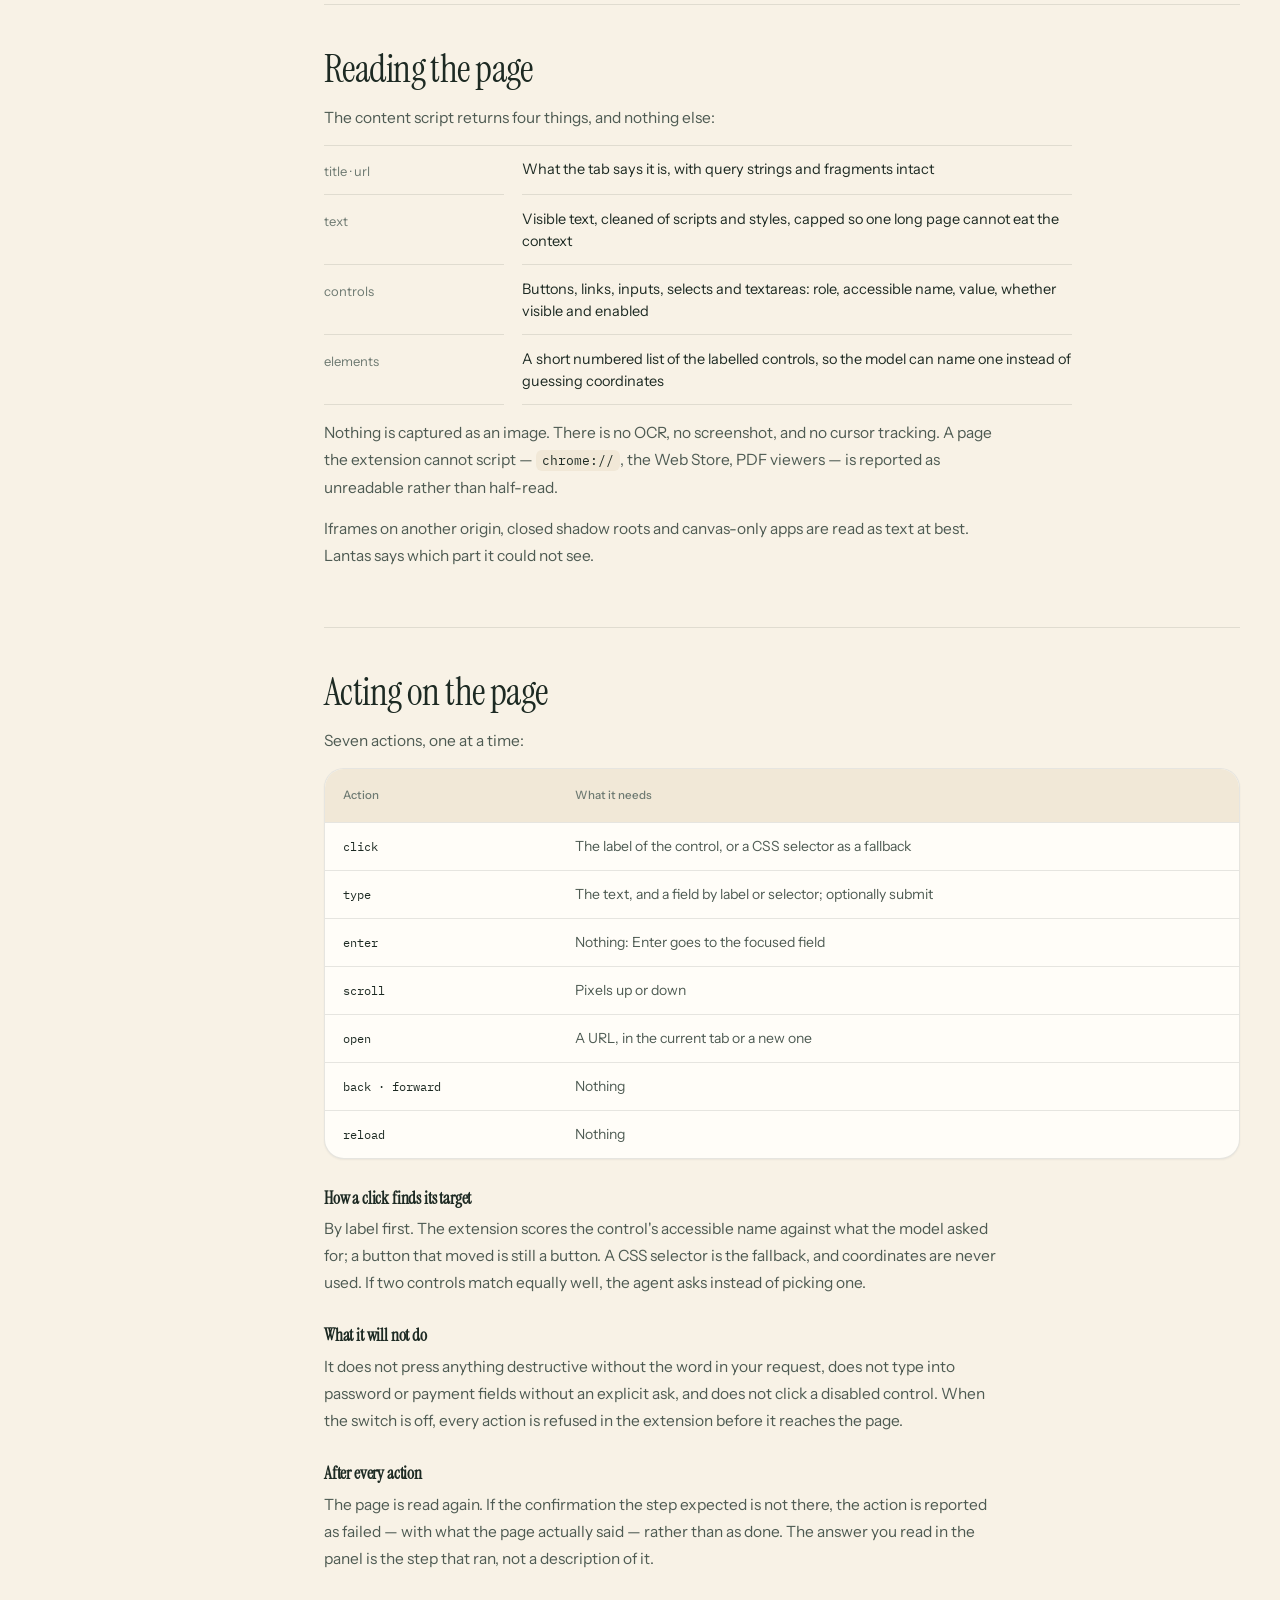
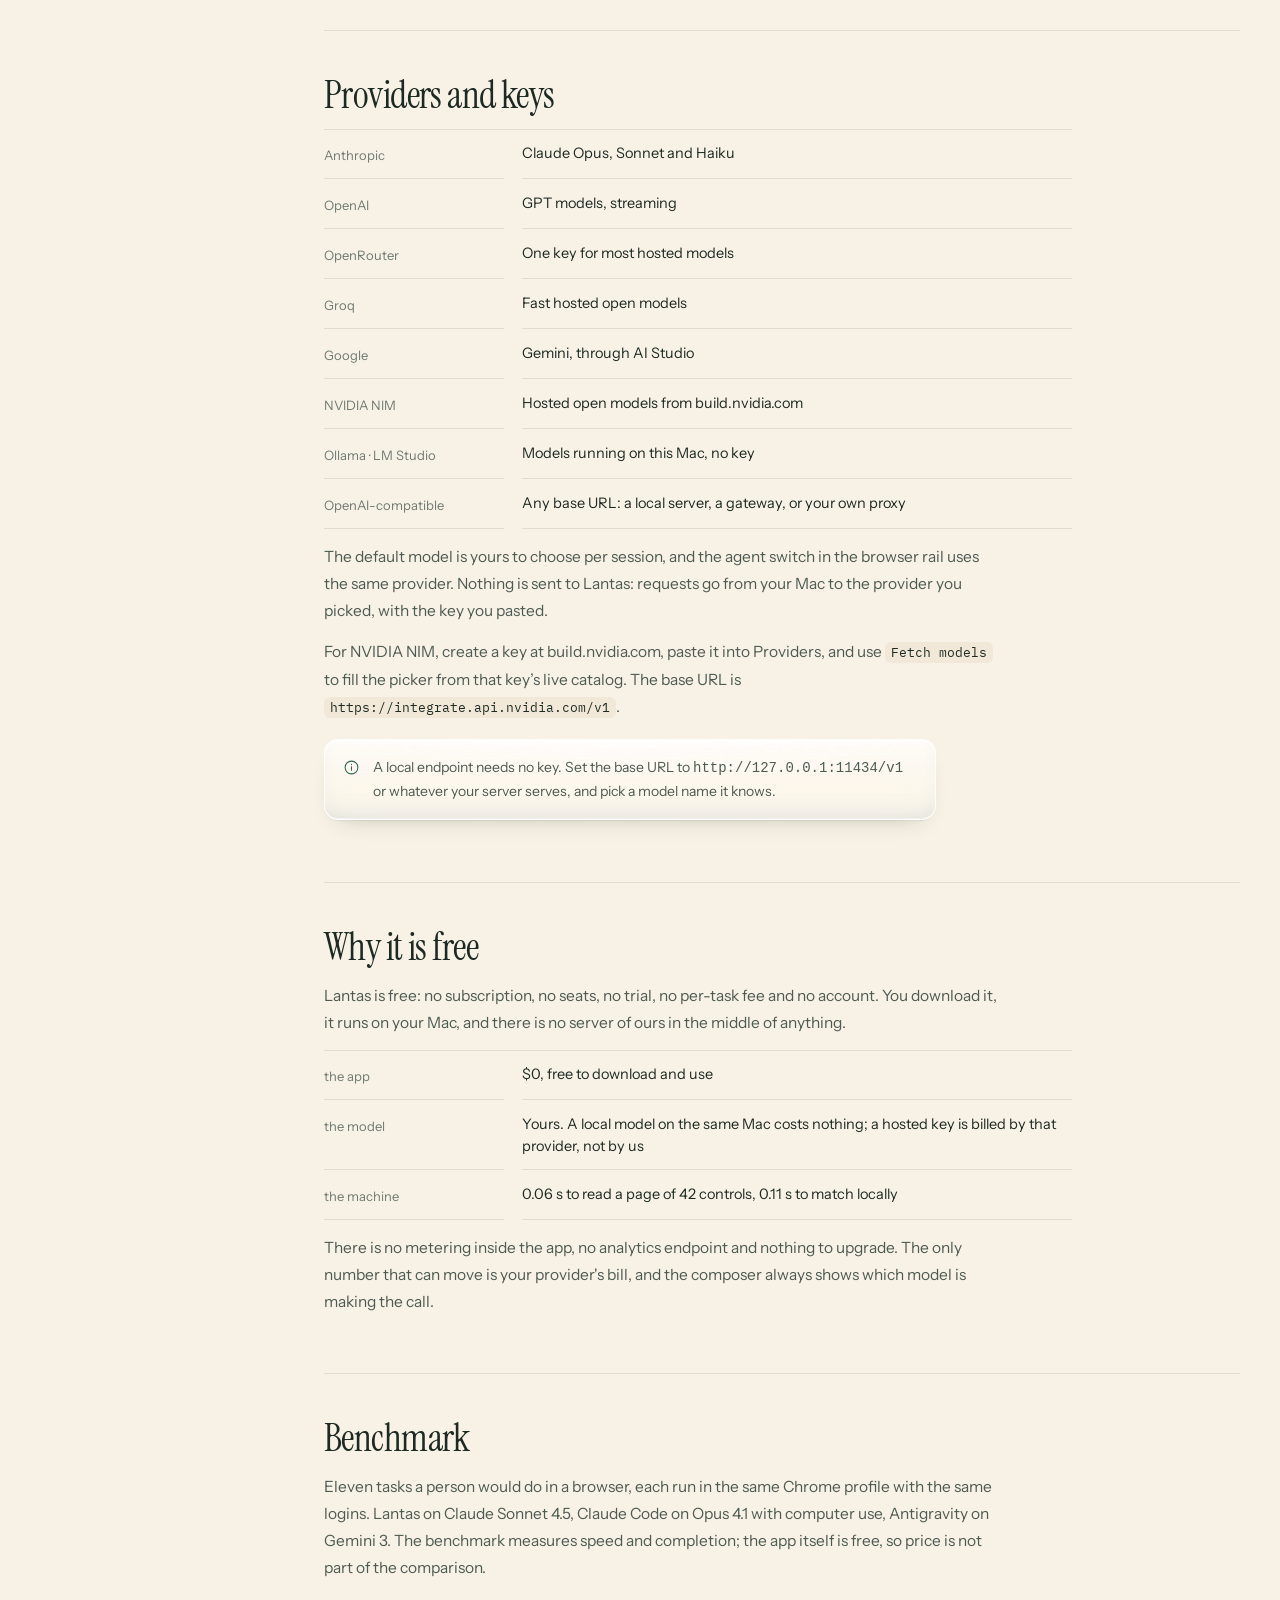
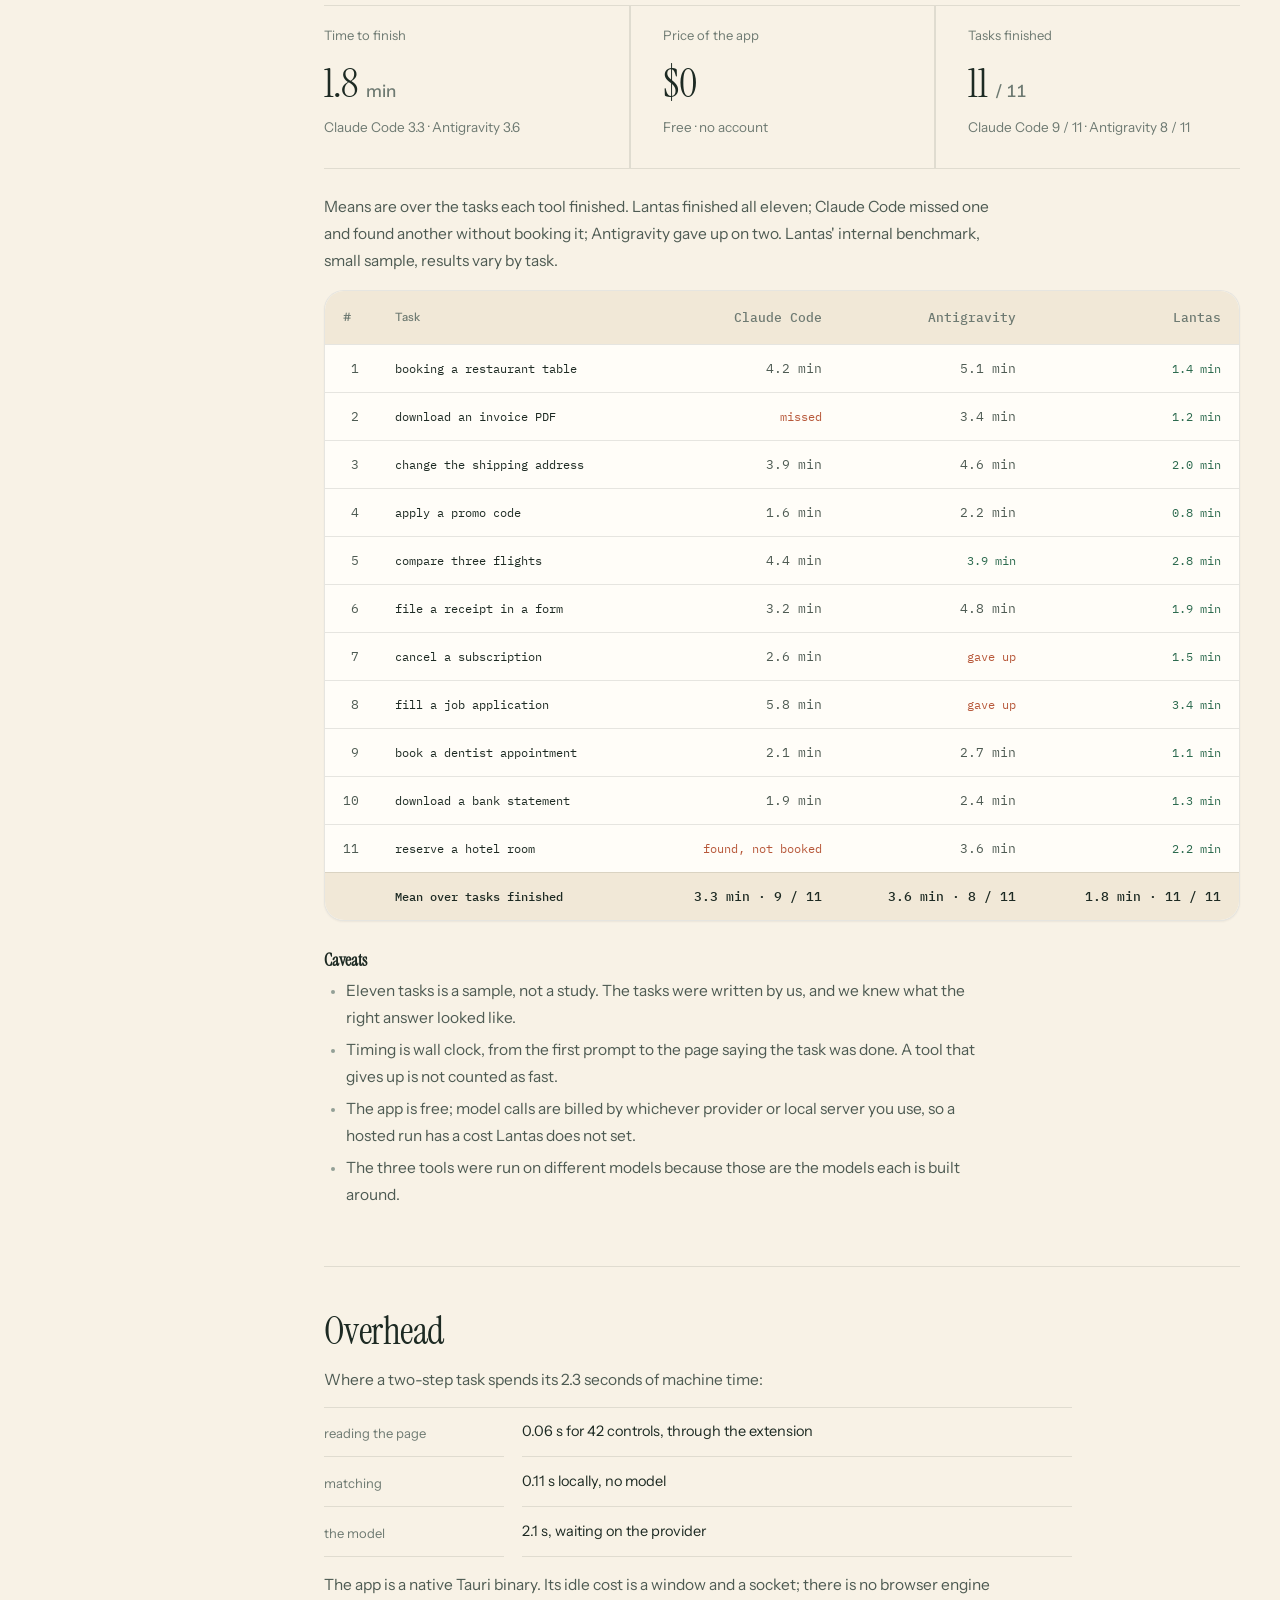
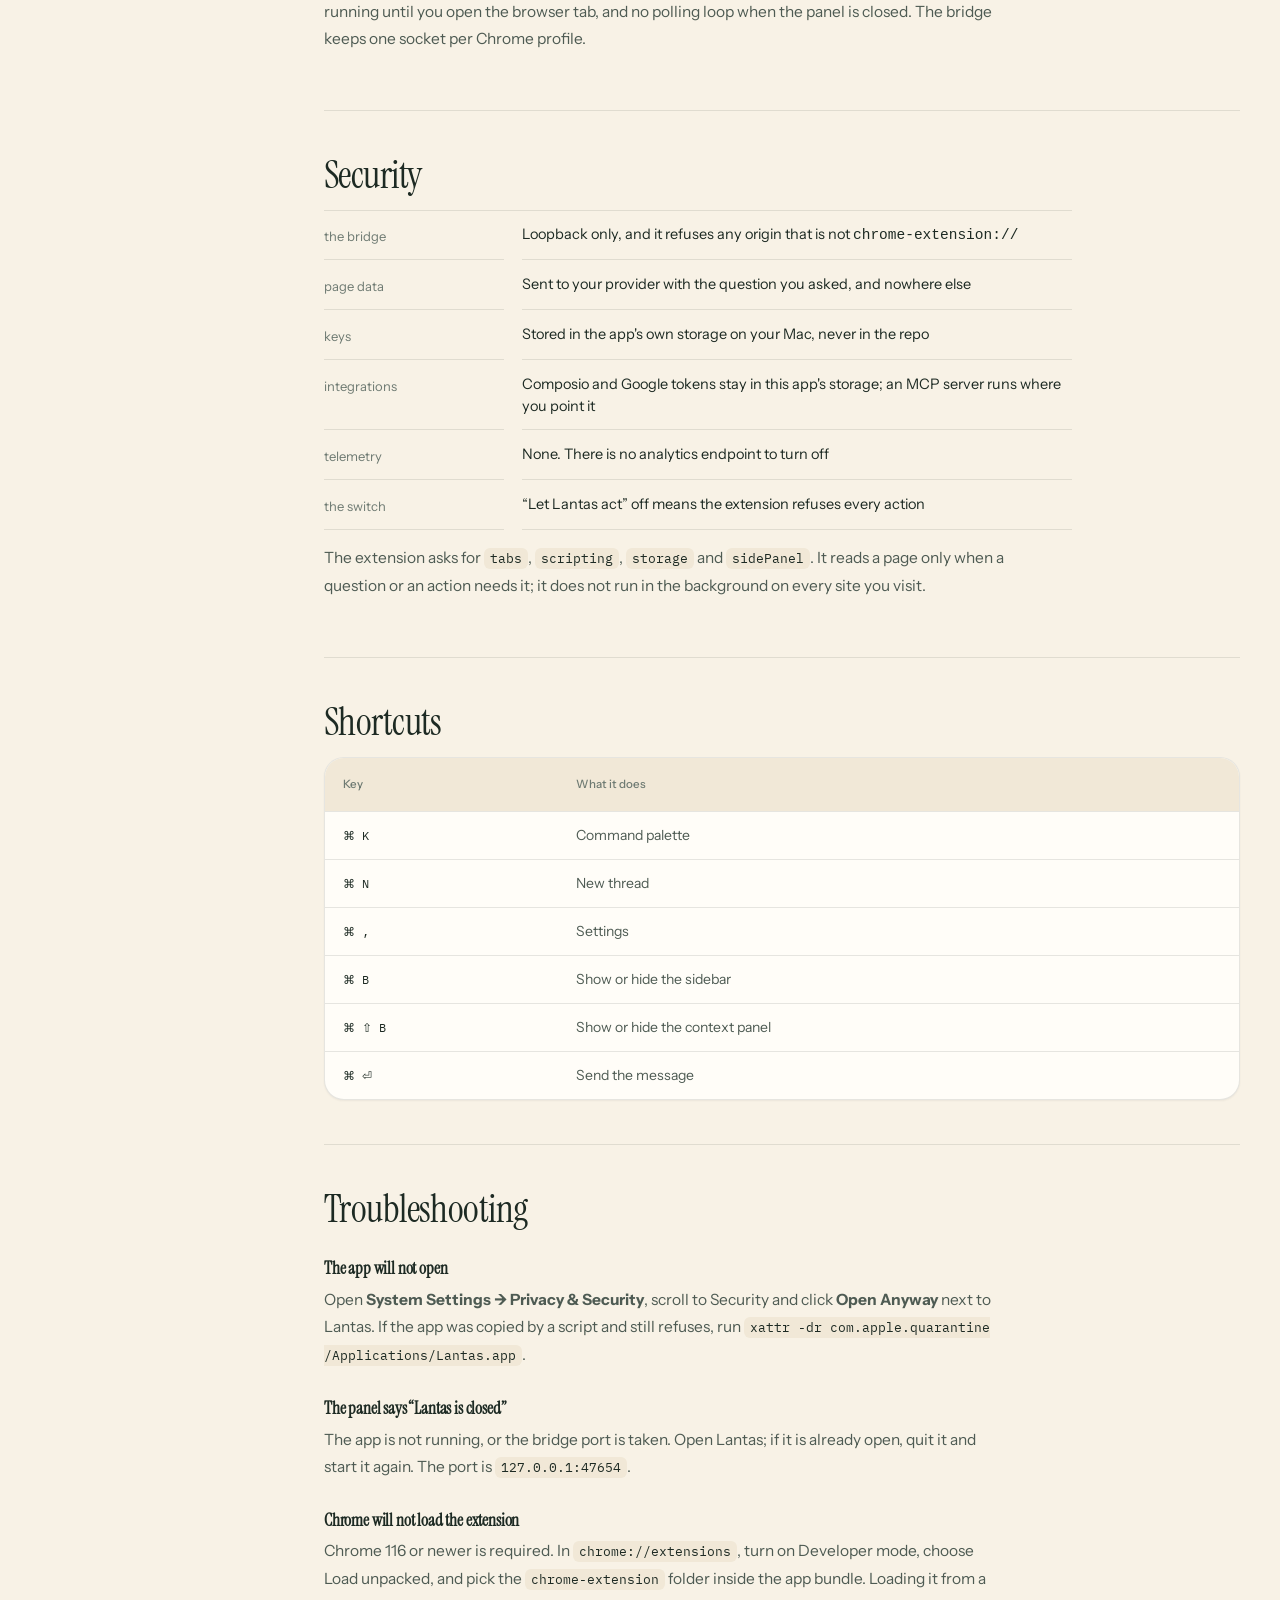
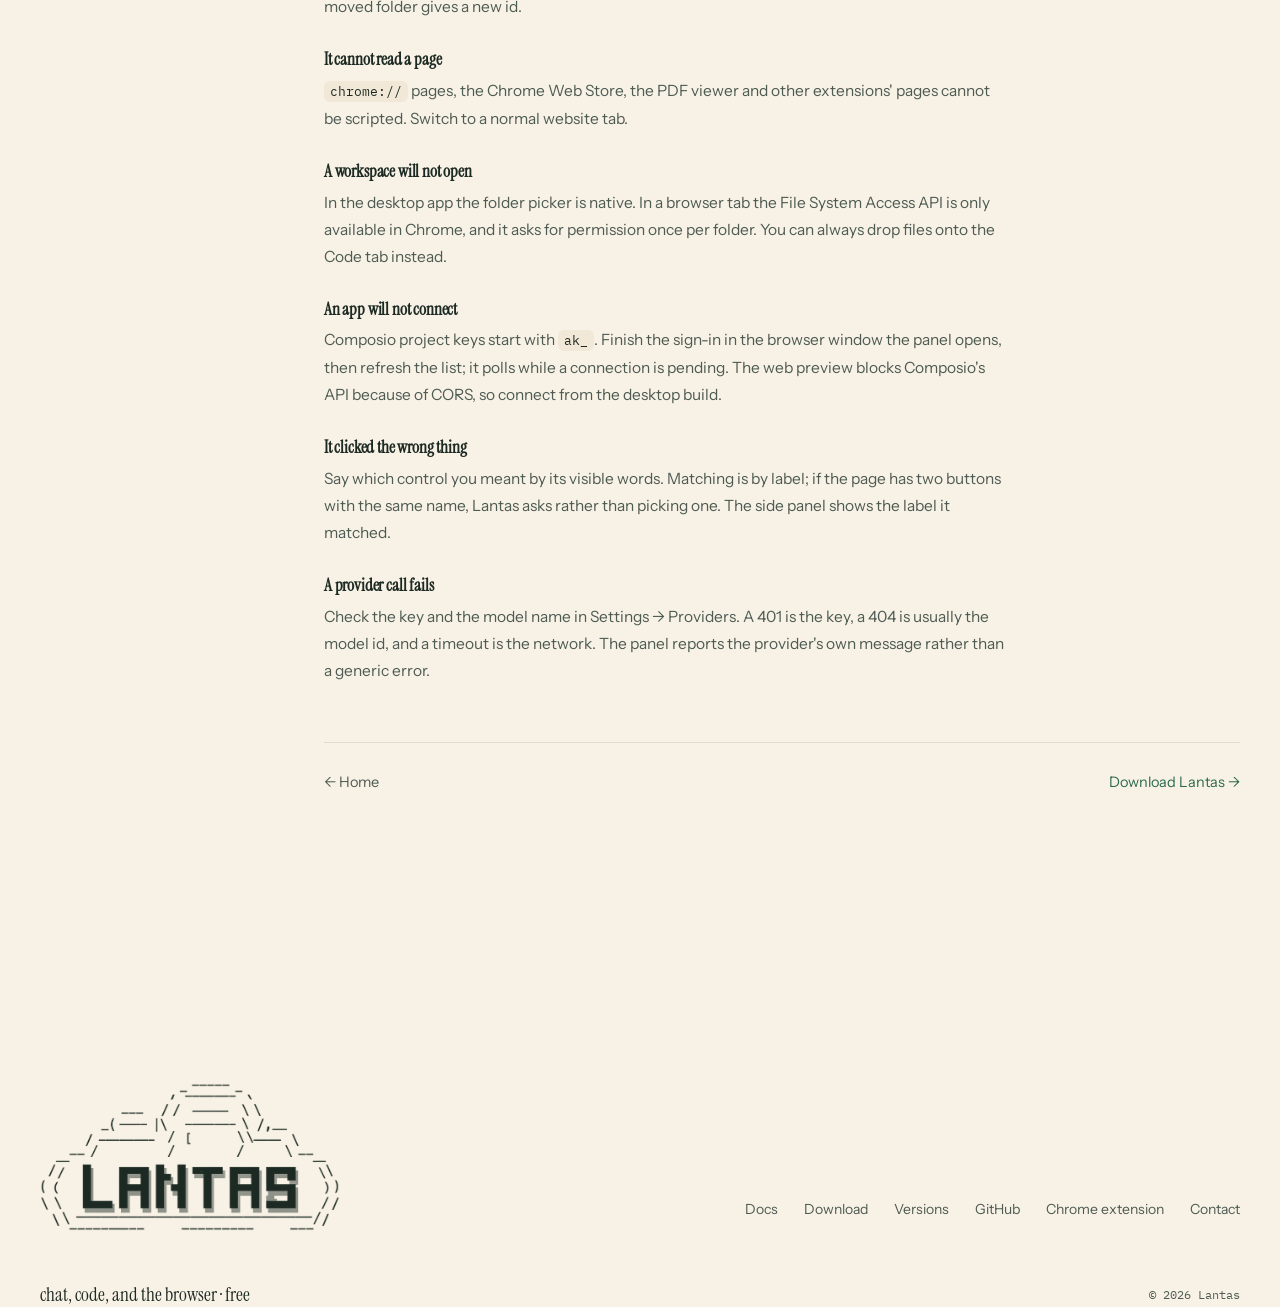
==== commit 3d31b2d6: "Publish the Lantas site and download page." ====
--- a/docs.html
+++ b/docs.html
@@ -115,14 +115,14 @@
       <p>Lantas is a macOS app. Download the dmg for Apple silicon from the releases page, open it, and drag <b>Lantas.app</b> to Applications. You need macOS 13 or newer, and Chrome 116 or newer for the extension.</p>
       <div class="cmdblock">
         <div class="row">
-          <span class="prompt">$</span><span>open ~/Downloads/Lantas-1.0.3-arm64.dmg</span>
-          <button class="cmd-copy" data-copy="open ~/Downloads/Lantas-1.0.3-arm64.dmg">
+          <span class="prompt">$</span><span>open ~/Downloads/Lantas-1.0.4-arm64.dmg</span>
+          <button class="cmd-copy" data-copy="open ~/Downloads/Lantas-1.0.4-arm64.dmg">
             <svg viewBox="0 0 24 24" fill="none" stroke="currentColor" stroke-width="1.5" stroke-linecap="round" stroke-linejoin="round"><rect x="9" y="9" width="11" height="11" rx="2"/><path d="M6 15H5a2 2 0 0 1-2-2V5a2 2 0 0 1 2-2h8a2 2 0 0 1 2 2v1"/></svg>
             <span class="label">copy</span>
           </button>
         </div>
       </div>
-      <p>Or take <code>Lantas-1.0.3-arm64.app.zip</code> and unzip it into Applications. The Chrome extension is inside the app at <code>Contents/Resources/chrome-extension</code>, and the app shows you the folder.</p>
+      <p>Or take <code>Lantas-1.0.4-arm64.app.zip</code> and unzip it into Applications. The Chrome extension is inside the app at <code>Contents/Resources/chrome-extension</code>, and the app shows you the folder.</p>
       <p>Nothing is built on your machine, and no toolchain is needed.</p>
       <div class="callout">
         <svg viewBox="0 0 24 24" fill="none" stroke="currentColor" stroke-width="1.5" stroke-linecap="round" stroke-linejoin="round"><circle cx="12" cy="12" r="9"/><path d="M12 11v5M12 7.5v.5"/></svg>
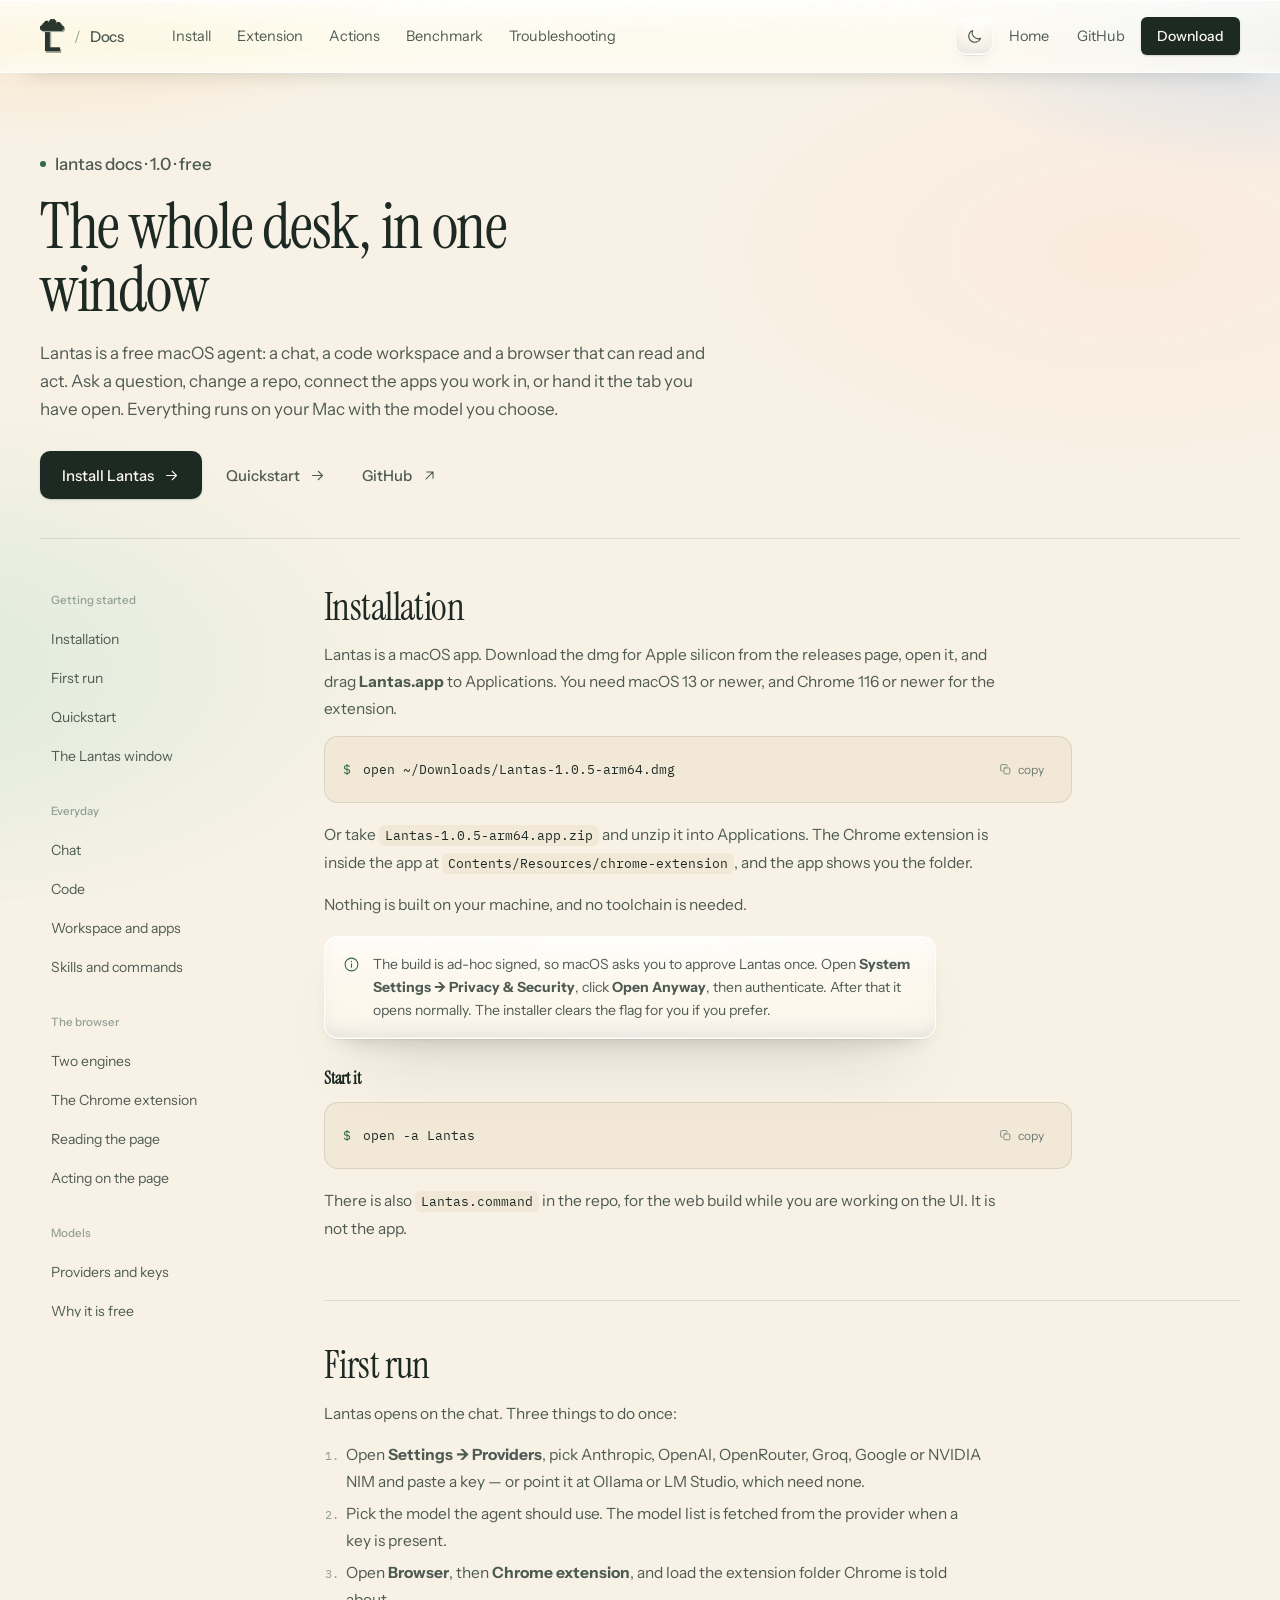
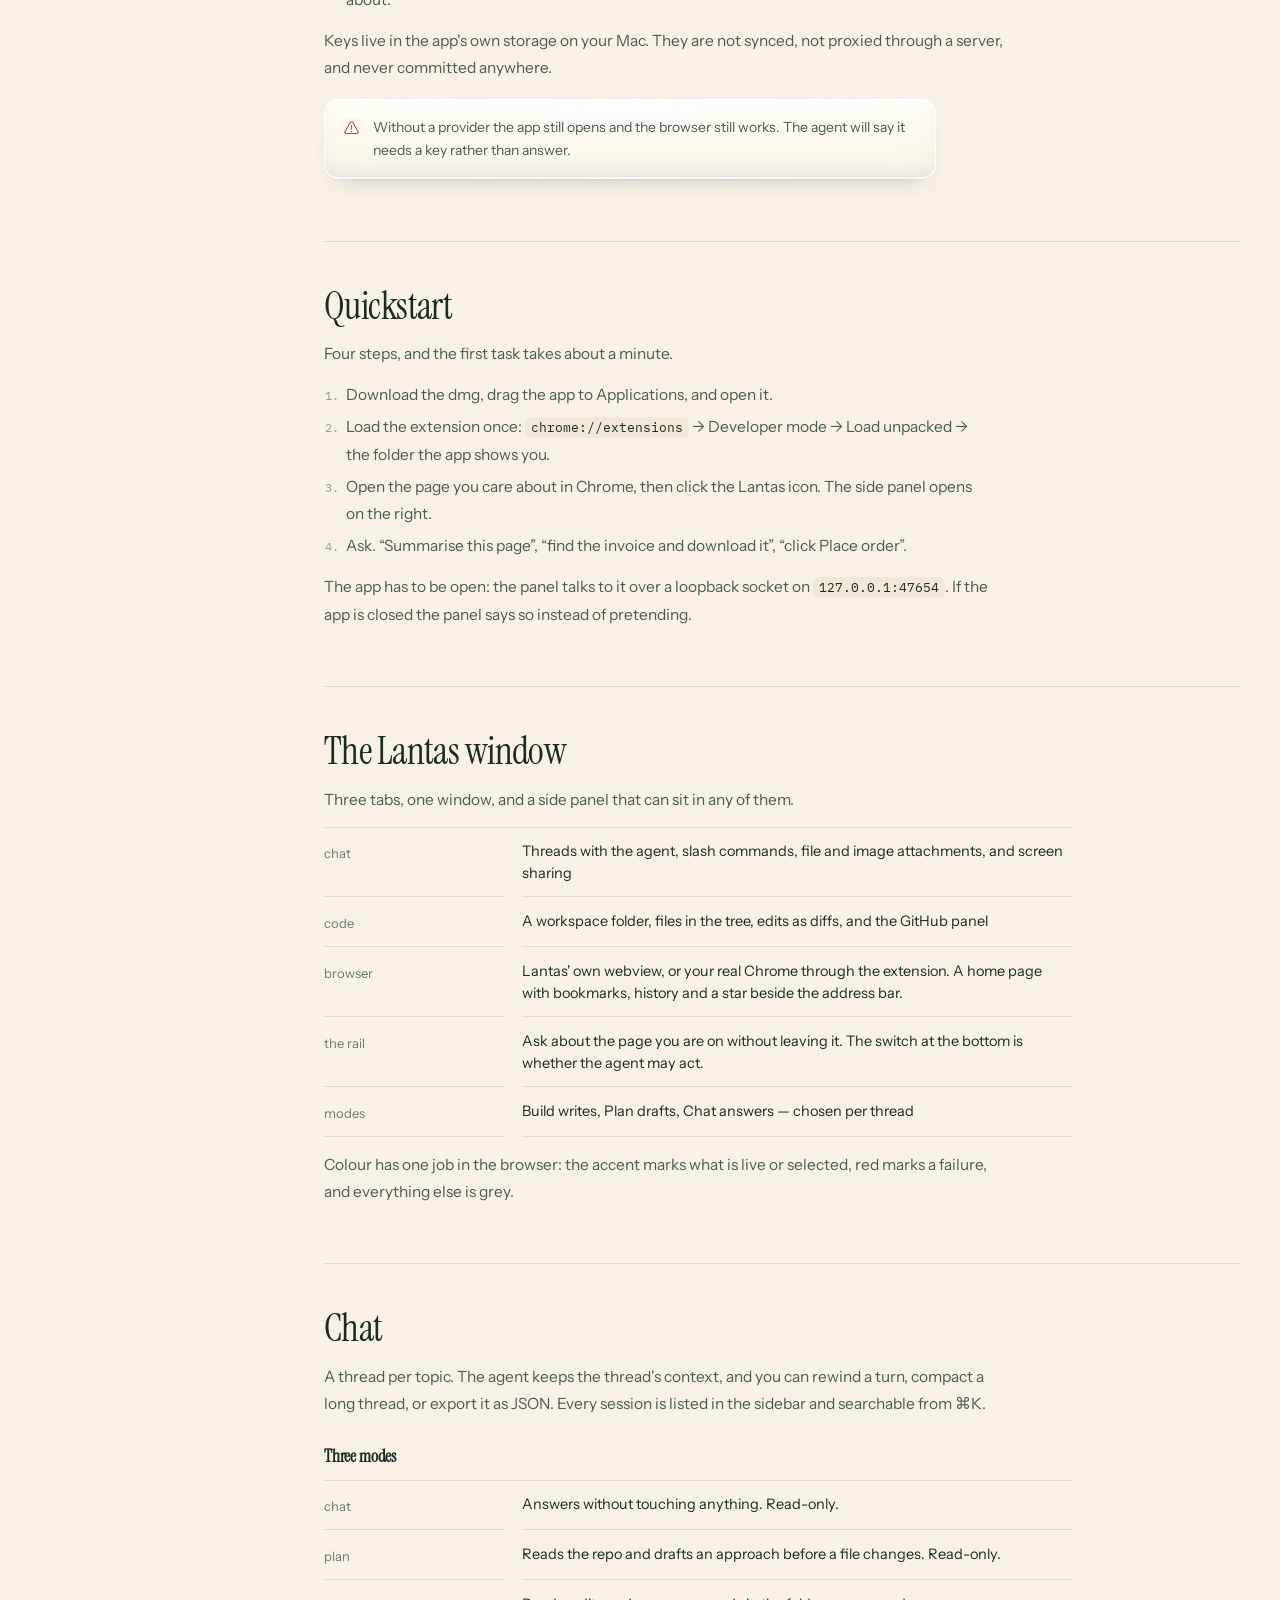
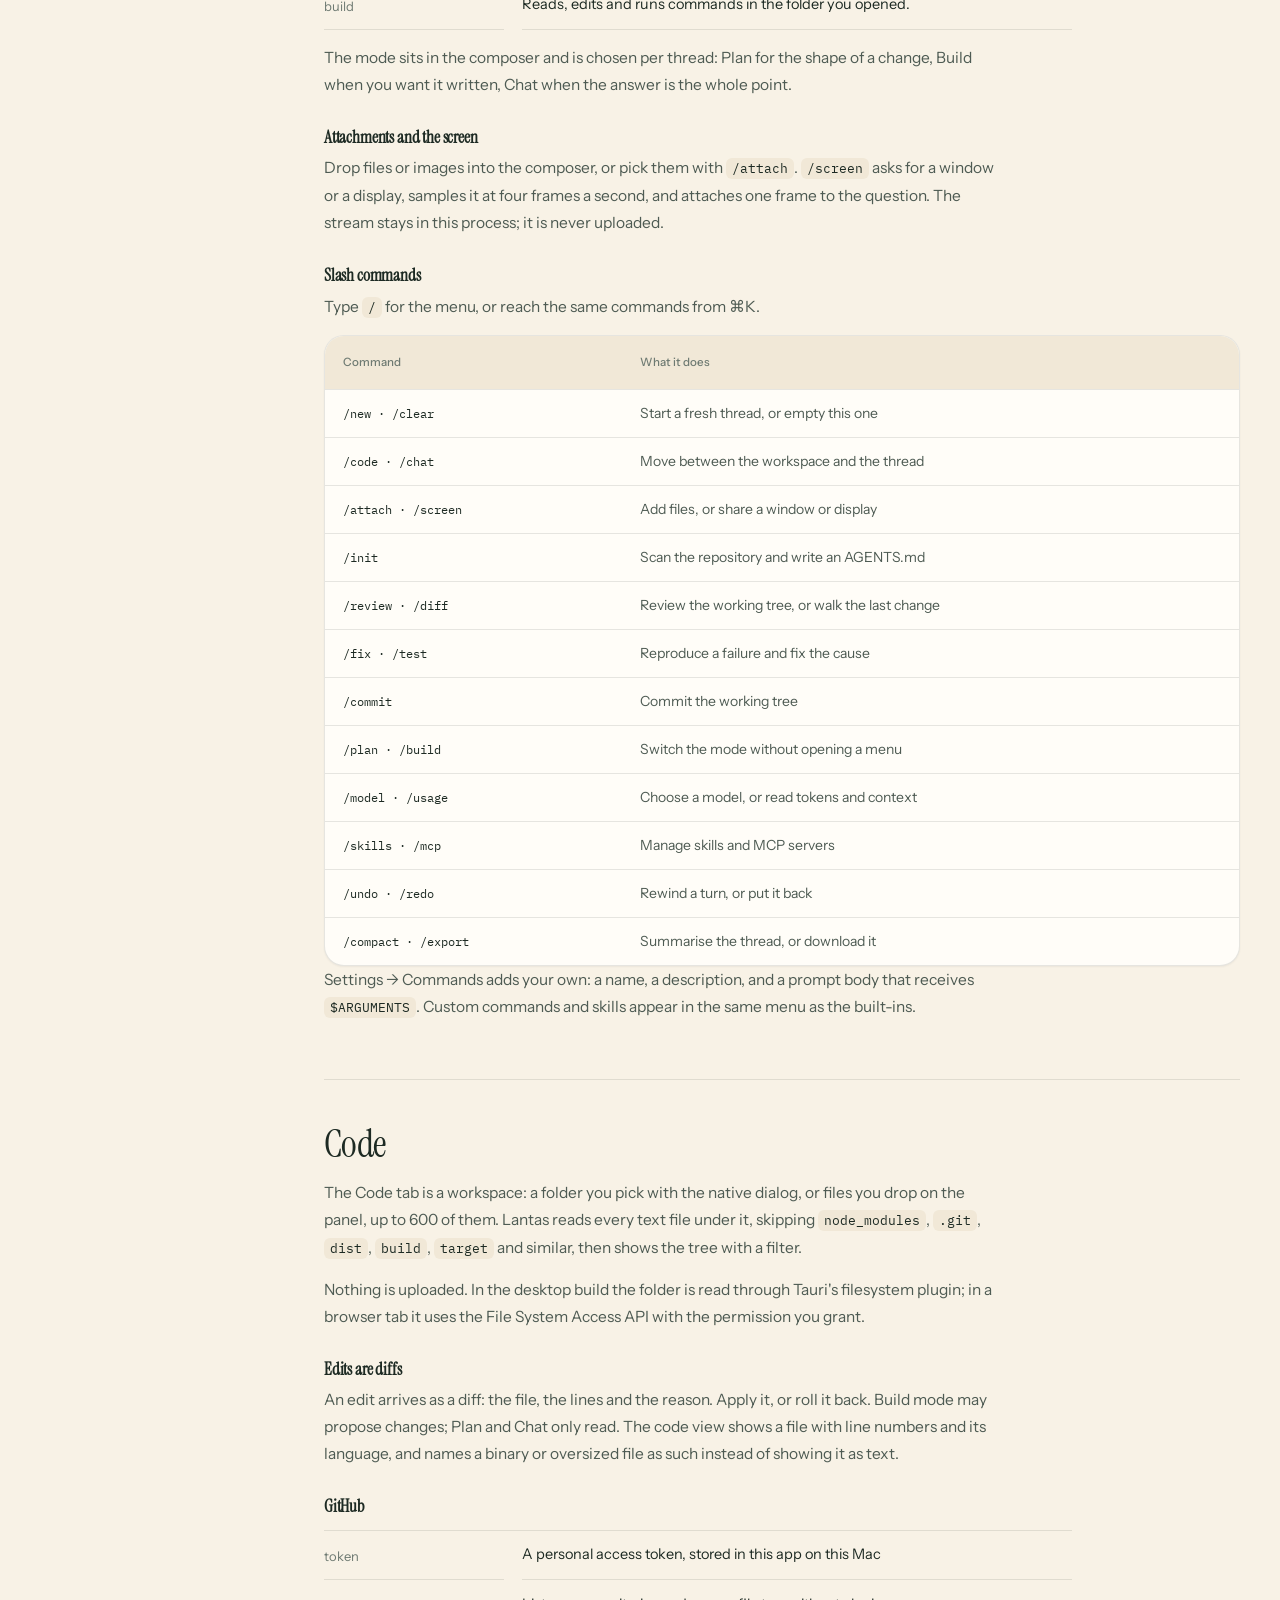
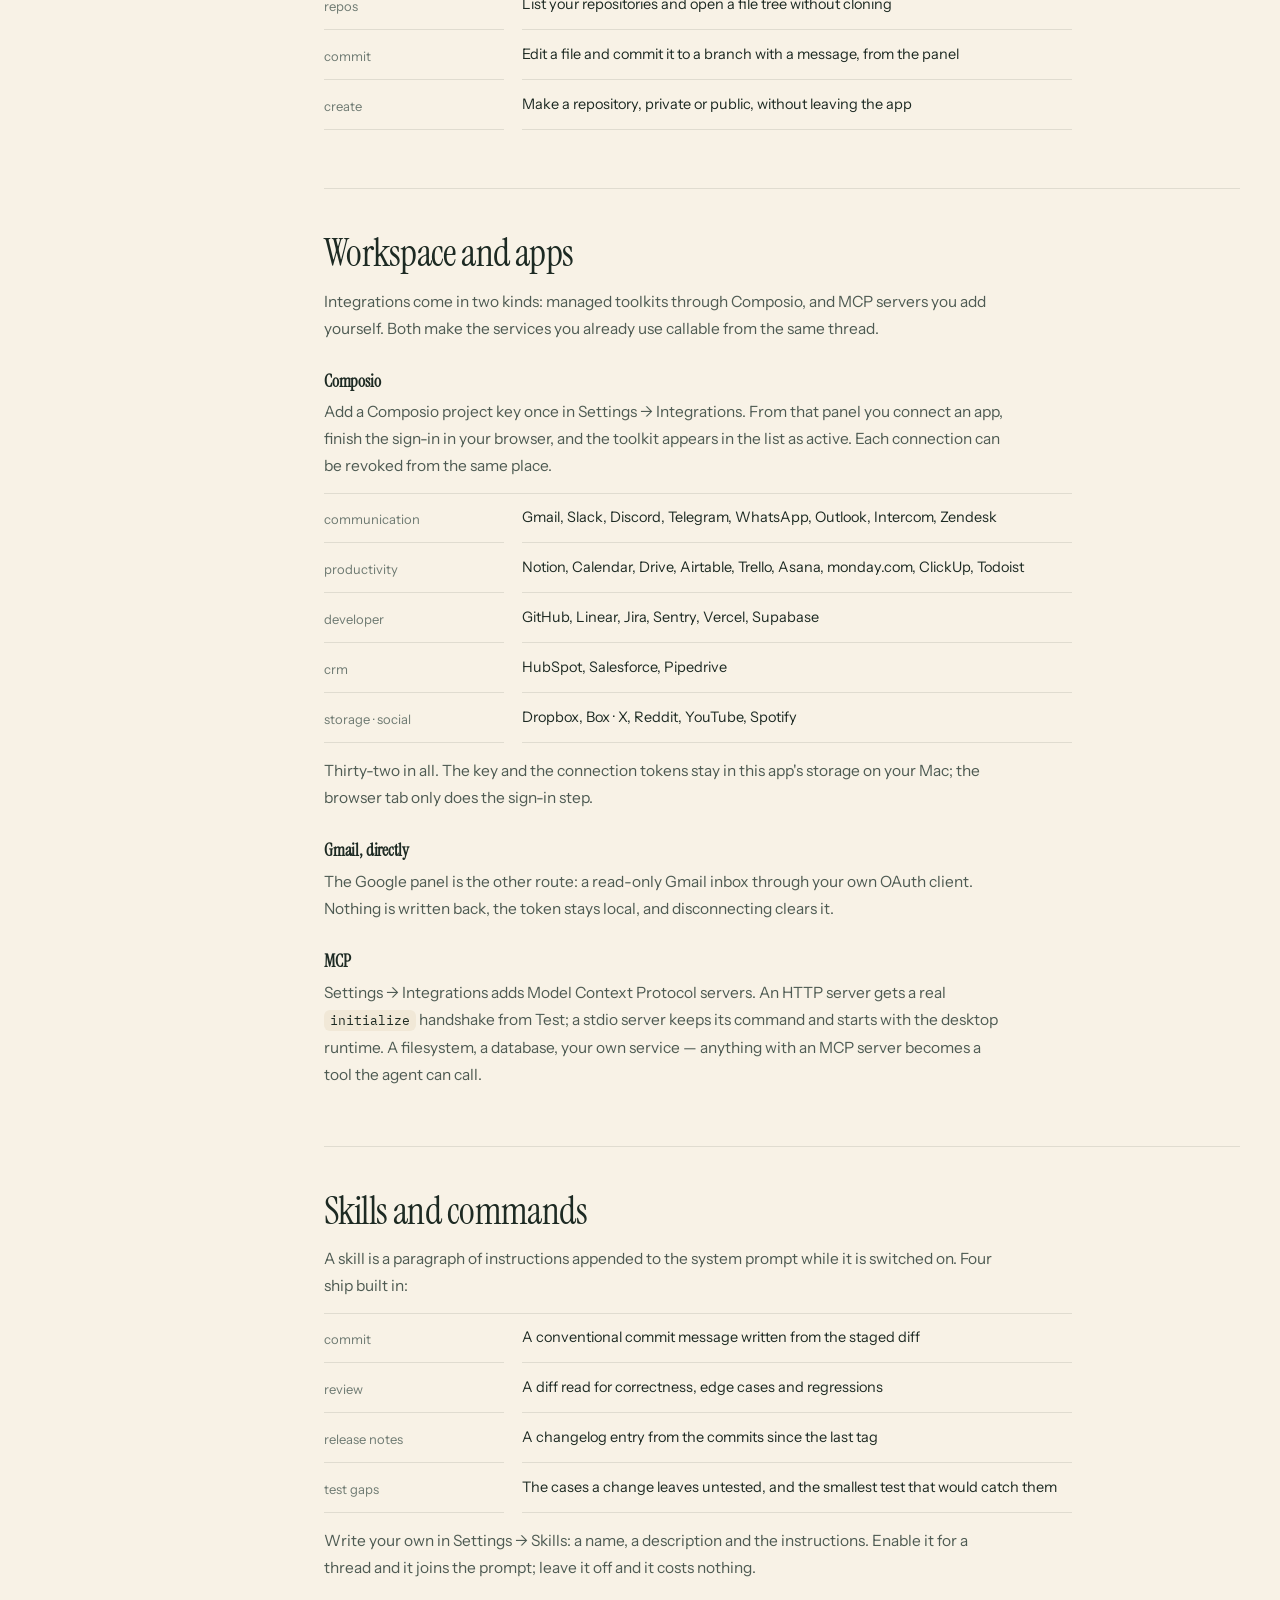
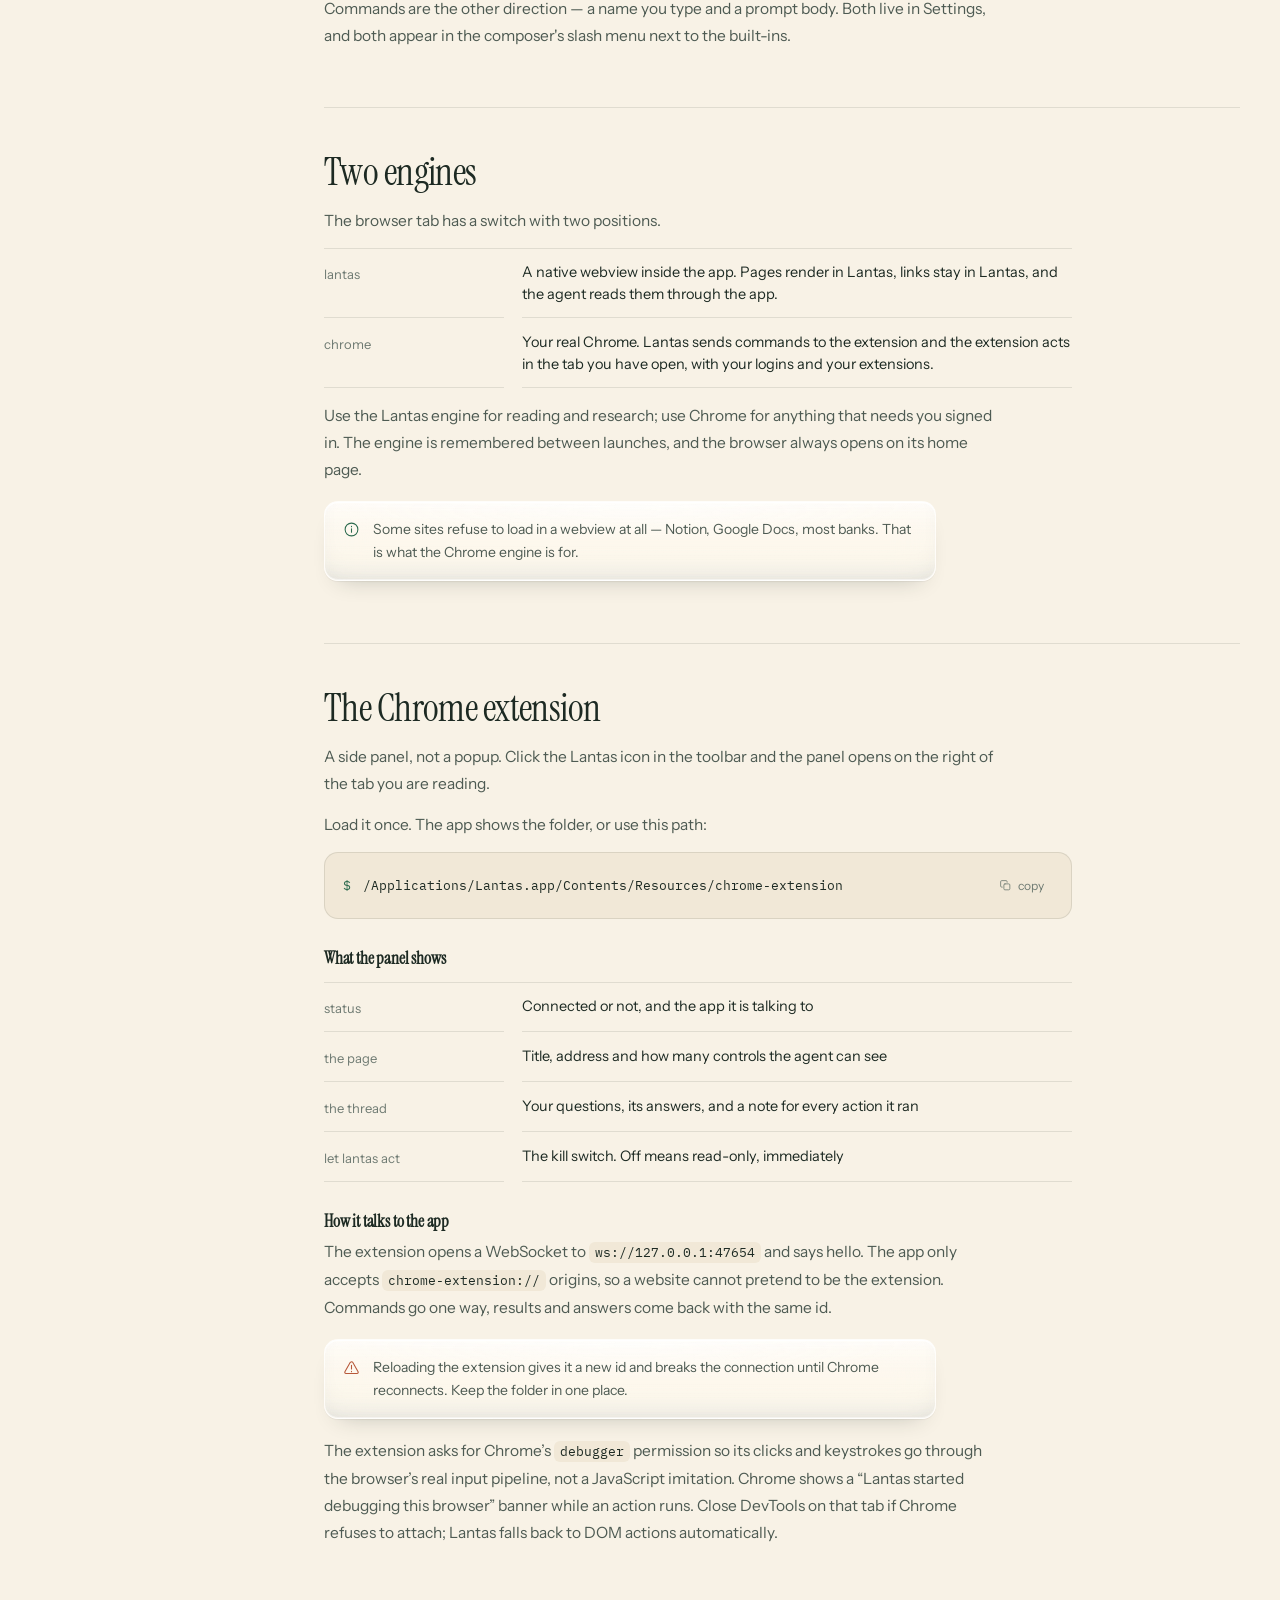
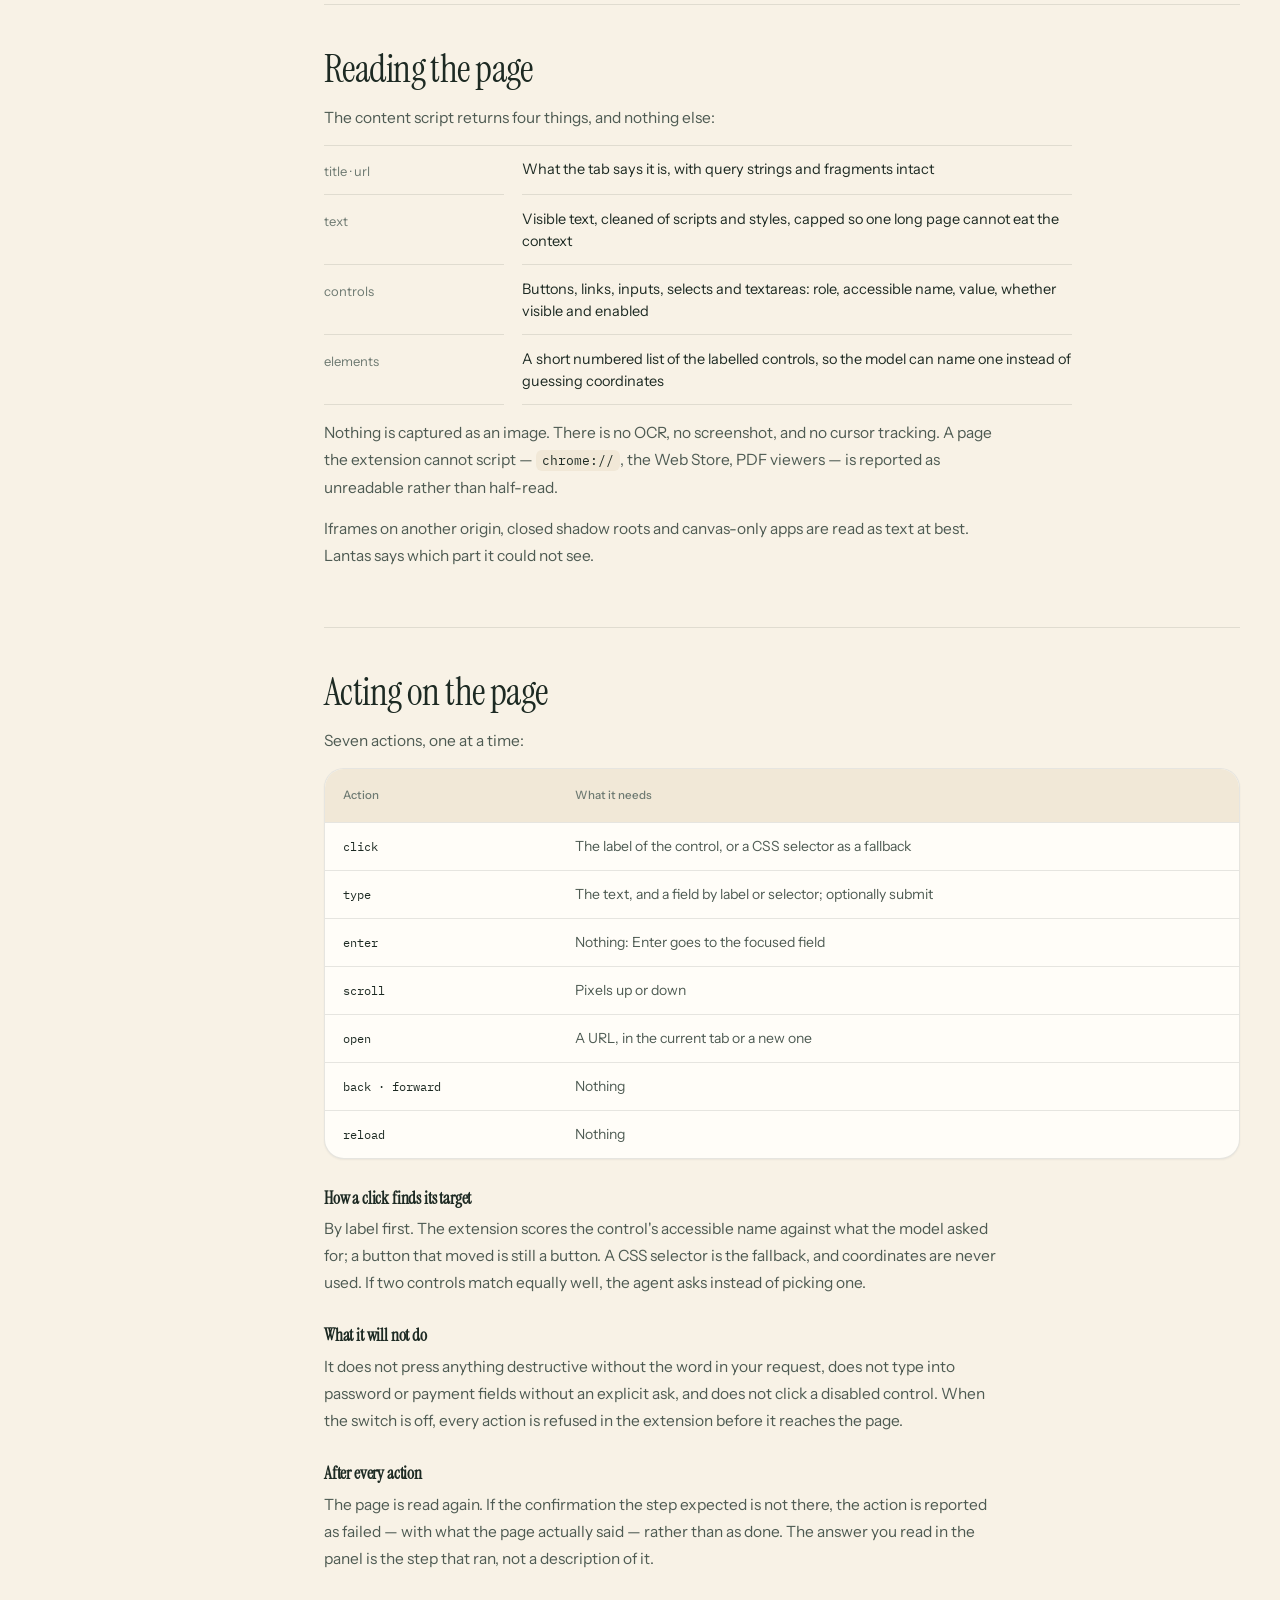
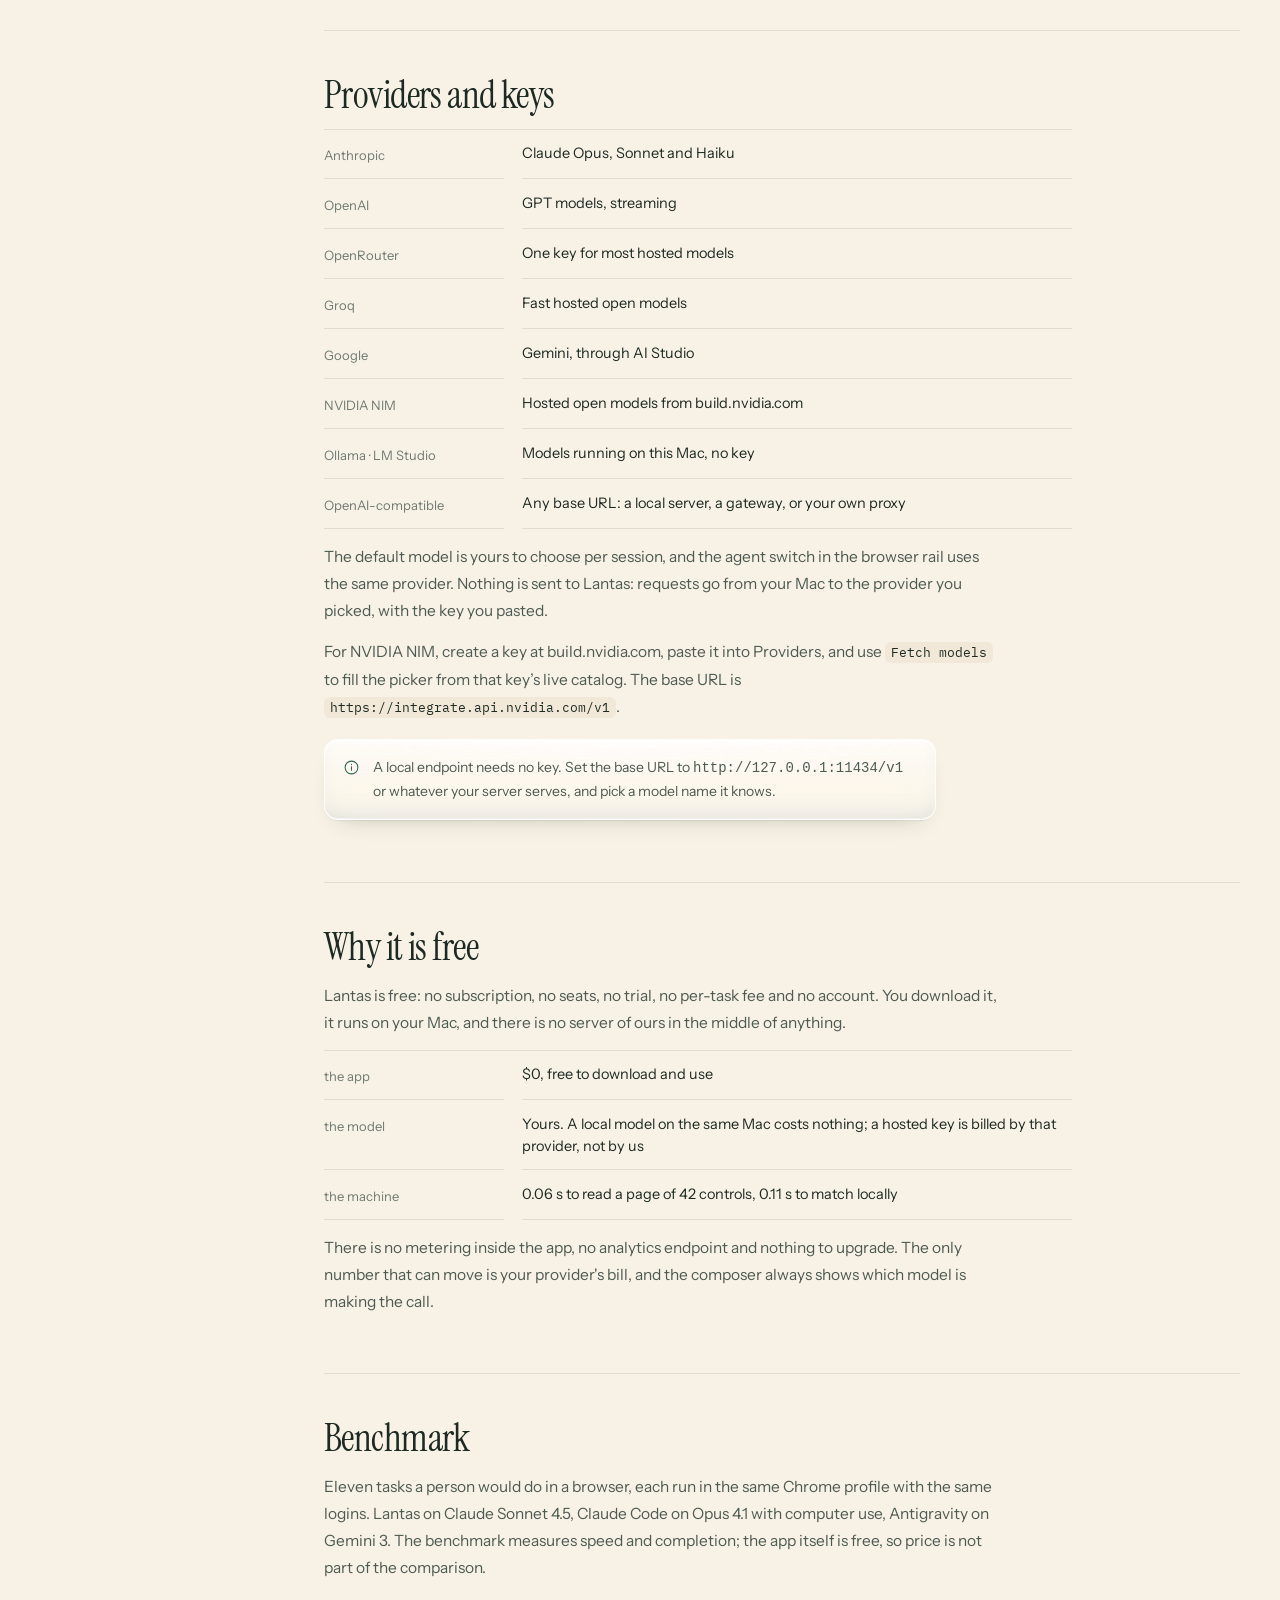
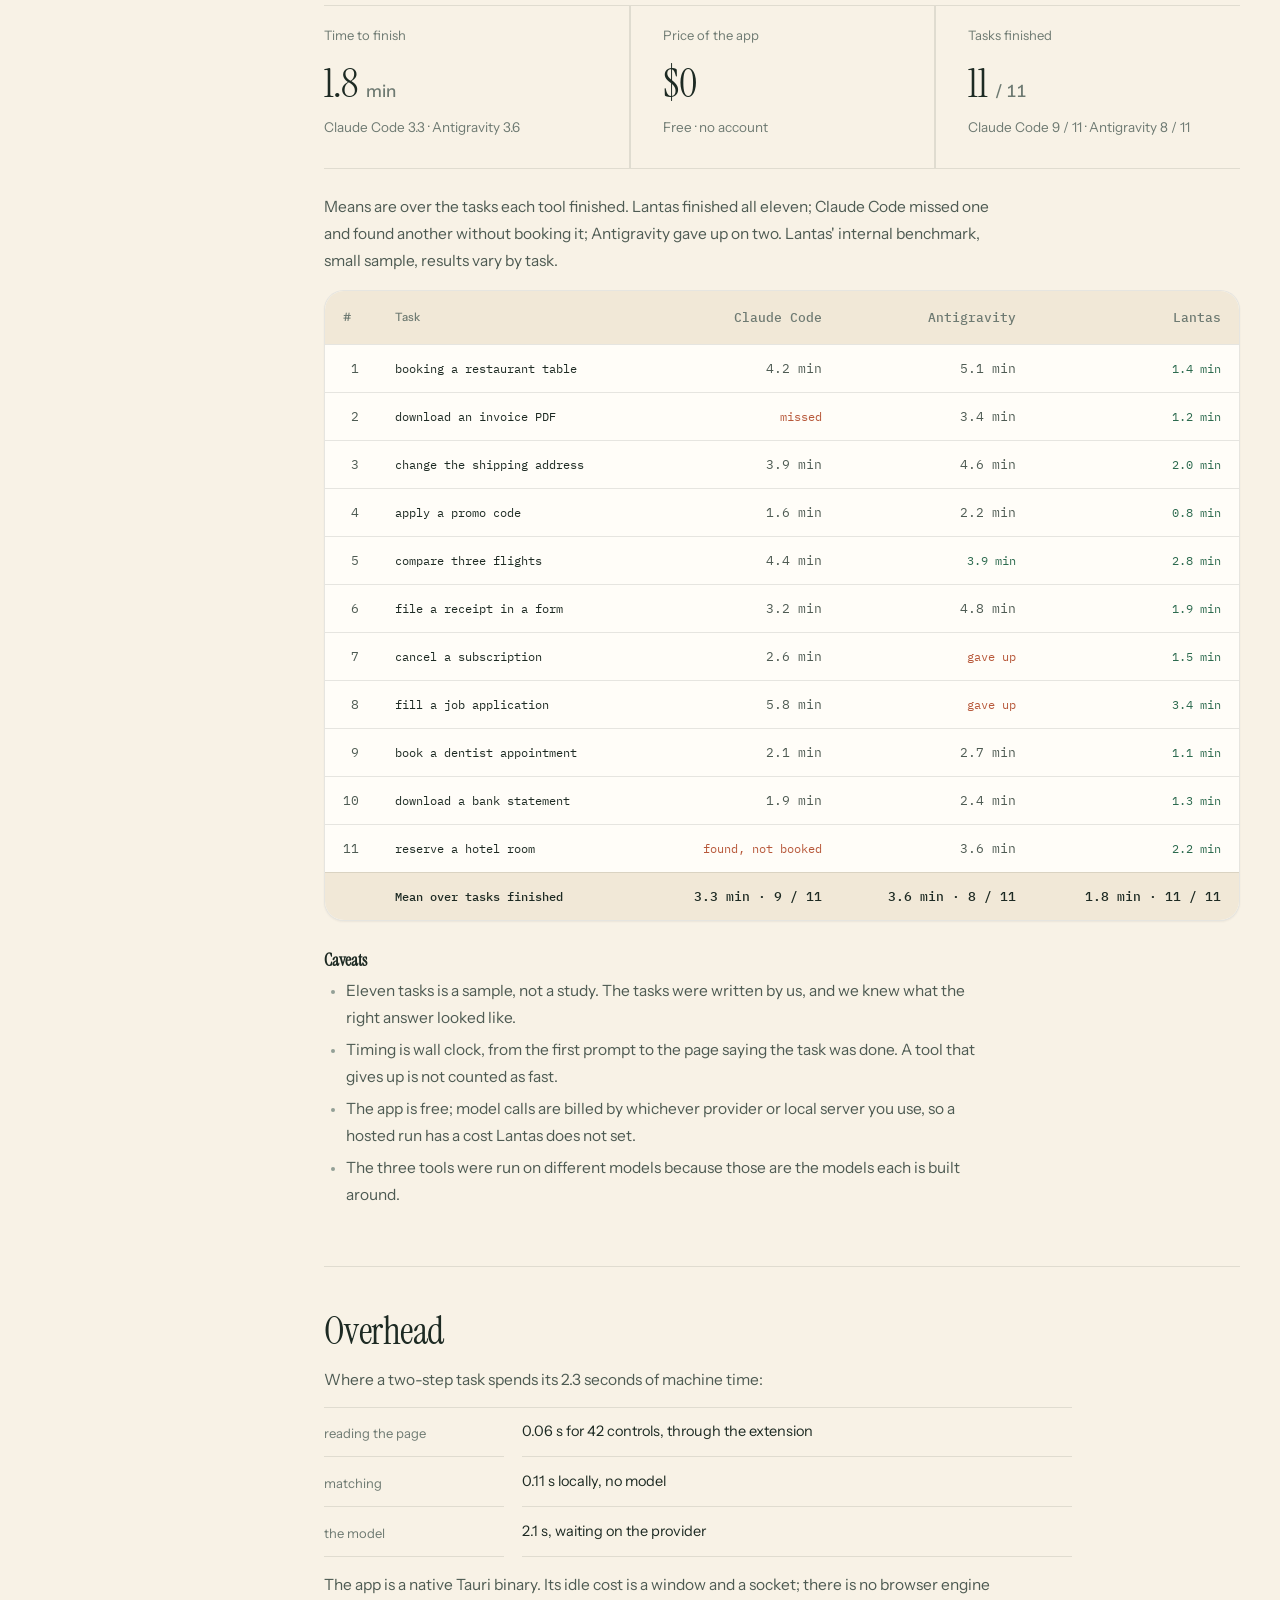
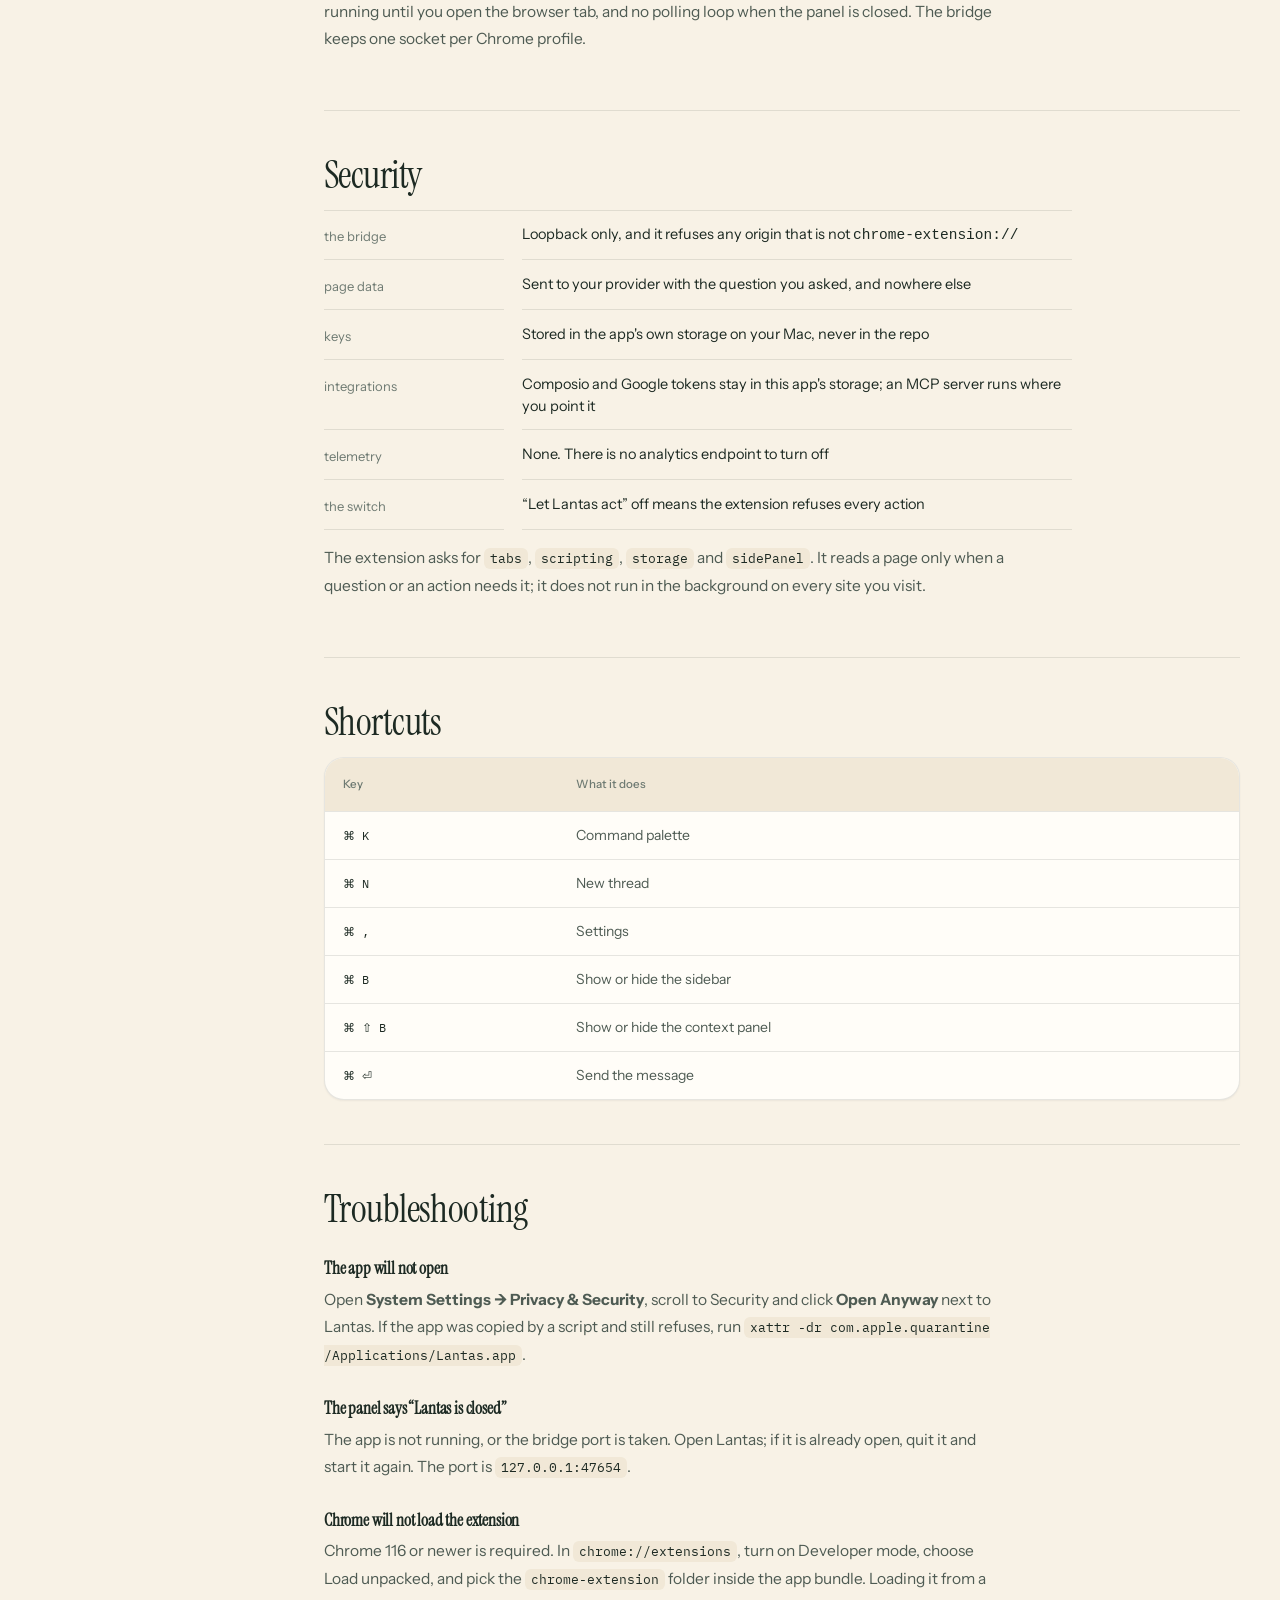
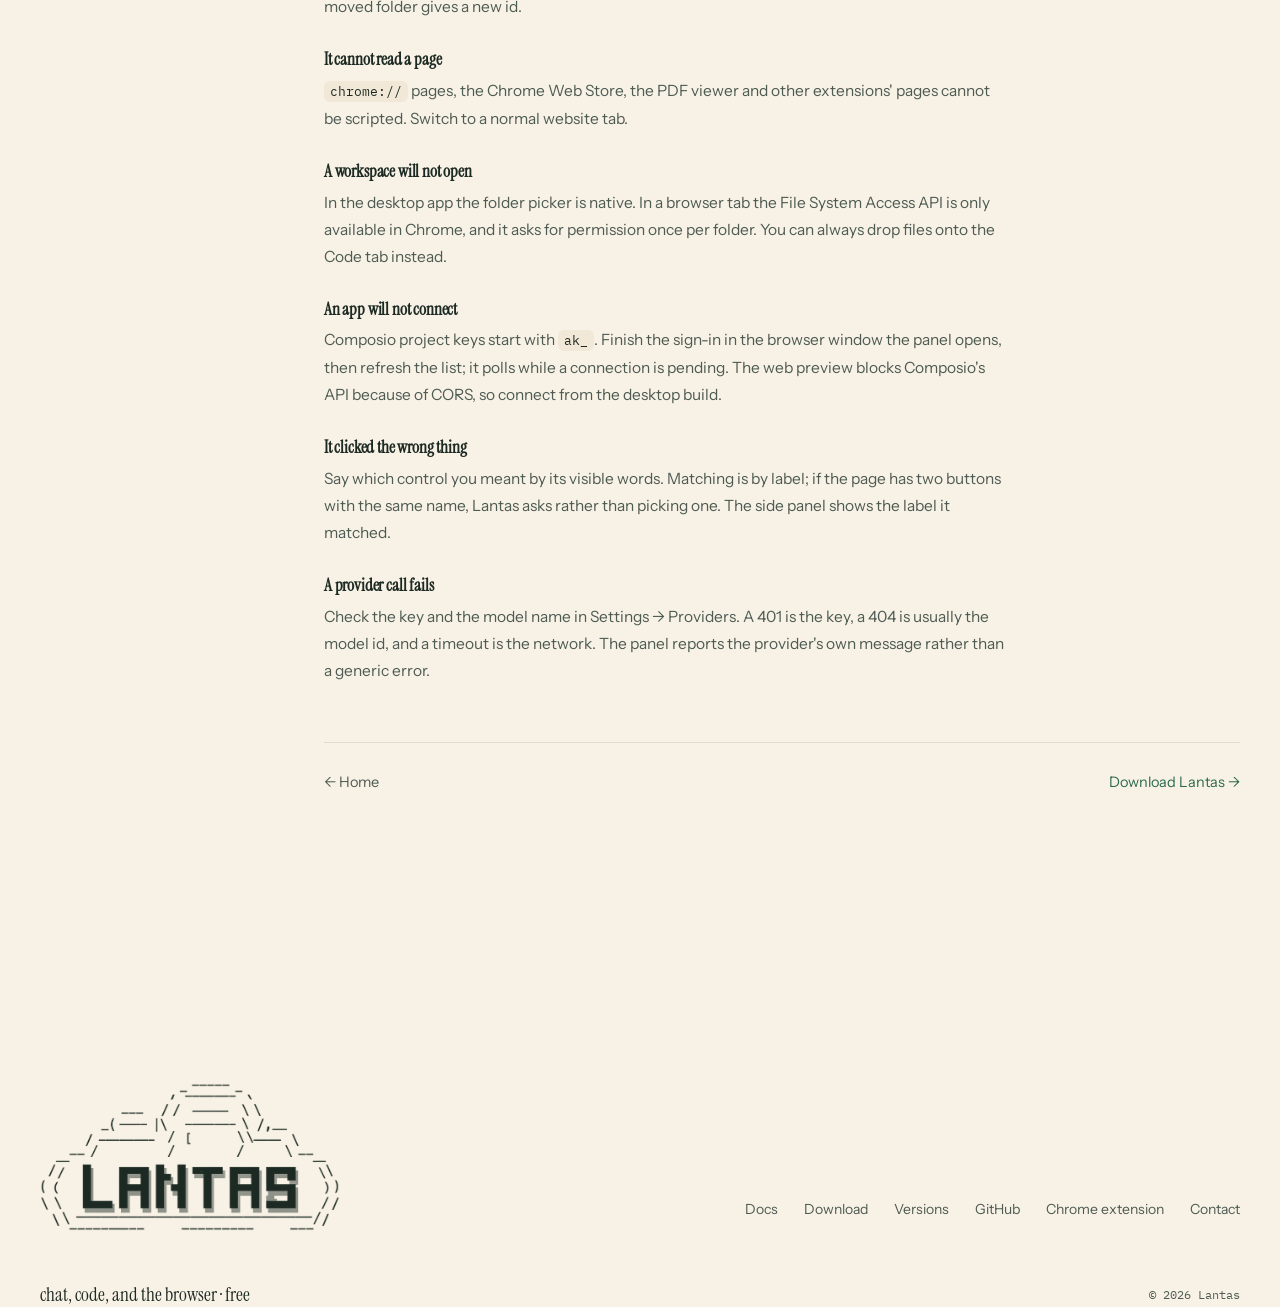
==== commit 7a2d1f17: "Point the download page at Lantas 1.0.5" ====
--- a/docs.html
+++ b/docs.html
@@ -115,14 +115,14 @@
       <p>Lantas is a macOS app. Download the dmg for Apple silicon from the releases page, open it, and drag <b>Lantas.app</b> to Applications. You need macOS 13 or newer, and Chrome 116 or newer for the extension.</p>
       <div class="cmdblock">
         <div class="row">
-          <span class="prompt">$</span><span>open ~/Downloads/Lantas-1.0.4-arm64.dmg</span>
-          <button class="cmd-copy" data-copy="open ~/Downloads/Lantas-1.0.4-arm64.dmg">
+          <span class="prompt">$</span><span>open ~/Downloads/Lantas-1.0.5-arm64.dmg</span>
+          <button class="cmd-copy" data-copy="open ~/Downloads/Lantas-1.0.5-arm64.dmg">
             <svg viewBox="0 0 24 24" fill="none" stroke="currentColor" stroke-width="1.5" stroke-linecap="round" stroke-linejoin="round"><rect x="9" y="9" width="11" height="11" rx="2"/><path d="M6 15H5a2 2 0 0 1-2-2V5a2 2 0 0 1 2-2h8a2 2 0 0 1 2 2v1"/></svg>
             <span class="label">copy</span>
           </button>
         </div>
       </div>
-      <p>Or take <code>Lantas-1.0.4-arm64.app.zip</code> and unzip it into Applications. The Chrome extension is inside the app at <code>Contents/Resources/chrome-extension</code>, and the app shows you the folder.</p>
+      <p>Or take <code>Lantas-1.0.5-arm64.app.zip</code> and unzip it into Applications. The Chrome extension is inside the app at <code>Contents/Resources/chrome-extension</code>, and the app shows you the folder.</p>
       <p>Nothing is built on your machine, and no toolchain is needed.</p>
       <div class="callout">
         <svg viewBox="0 0 24 24" fill="none" stroke="currentColor" stroke-width="1.5" stroke-linecap="round" stroke-linejoin="round"><circle cx="12" cy="12" r="9"/><path d="M12 11v5M12 7.5v.5"/></svg>
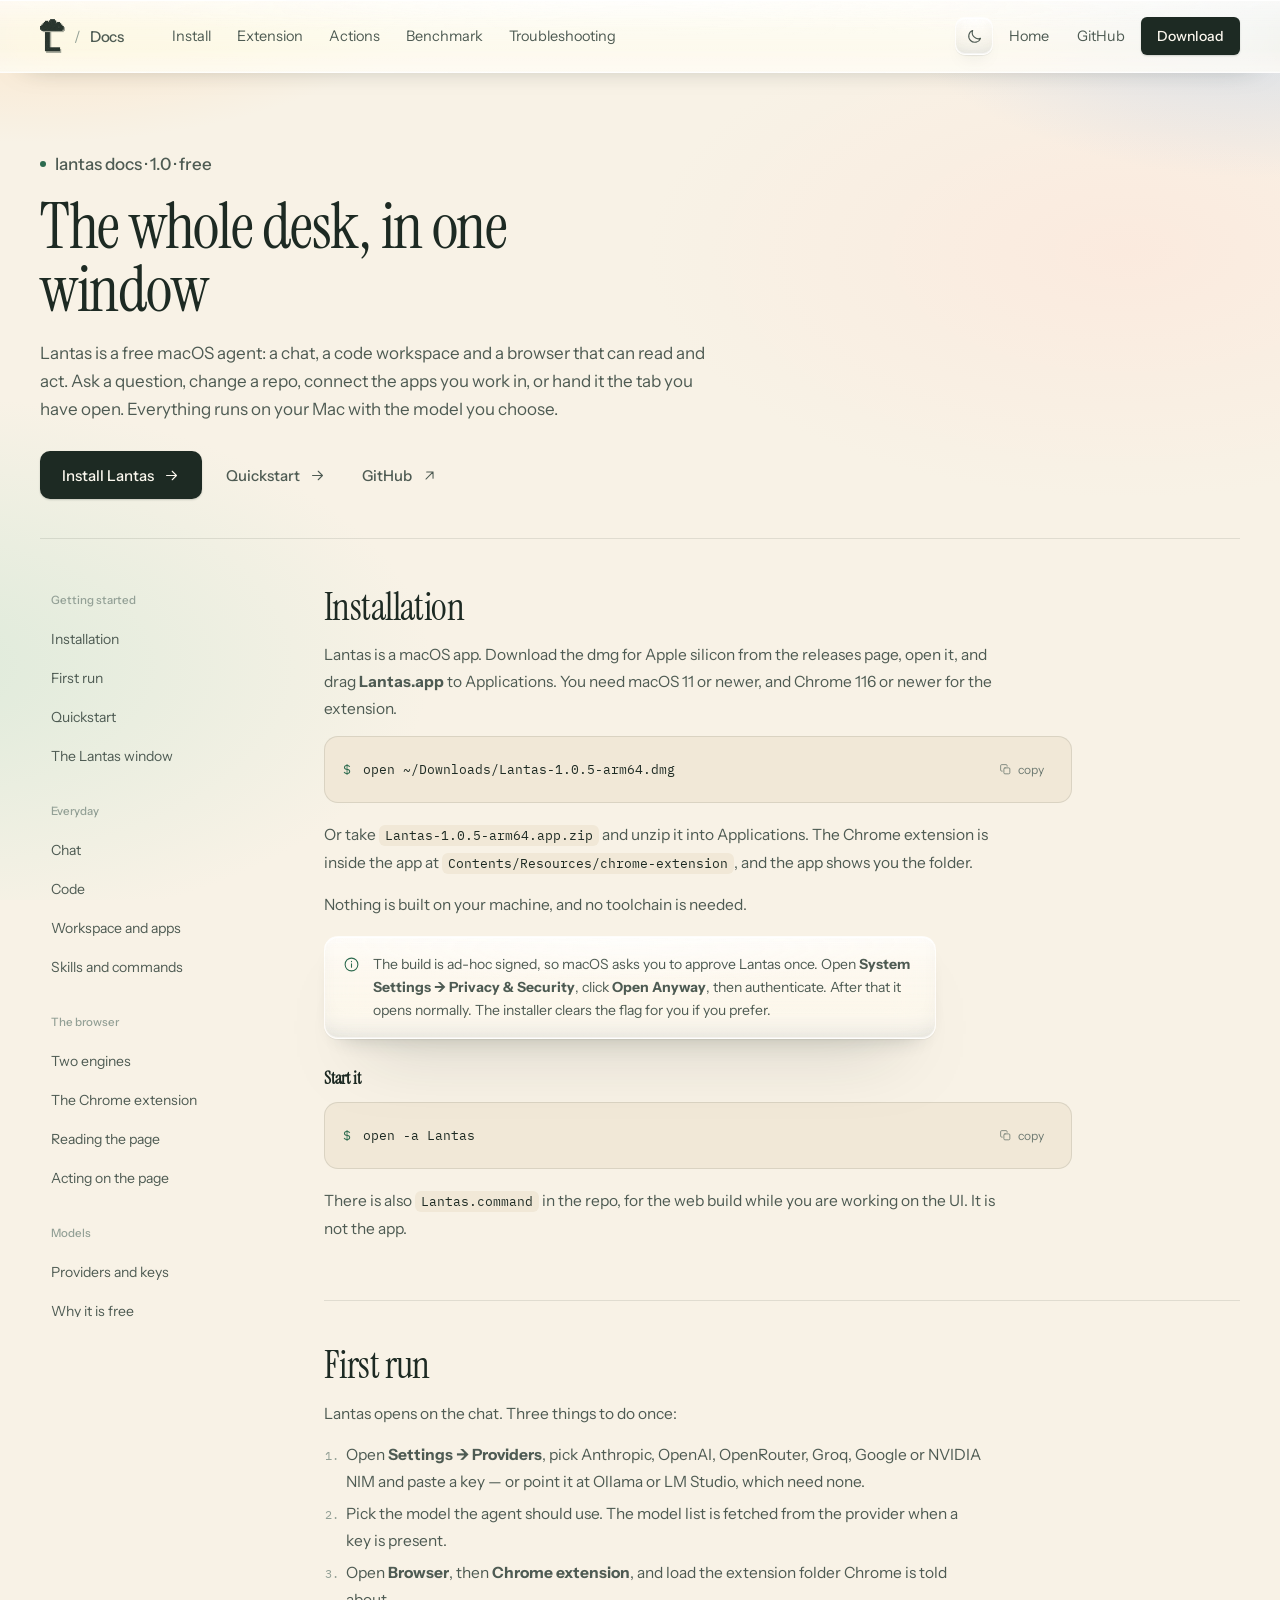
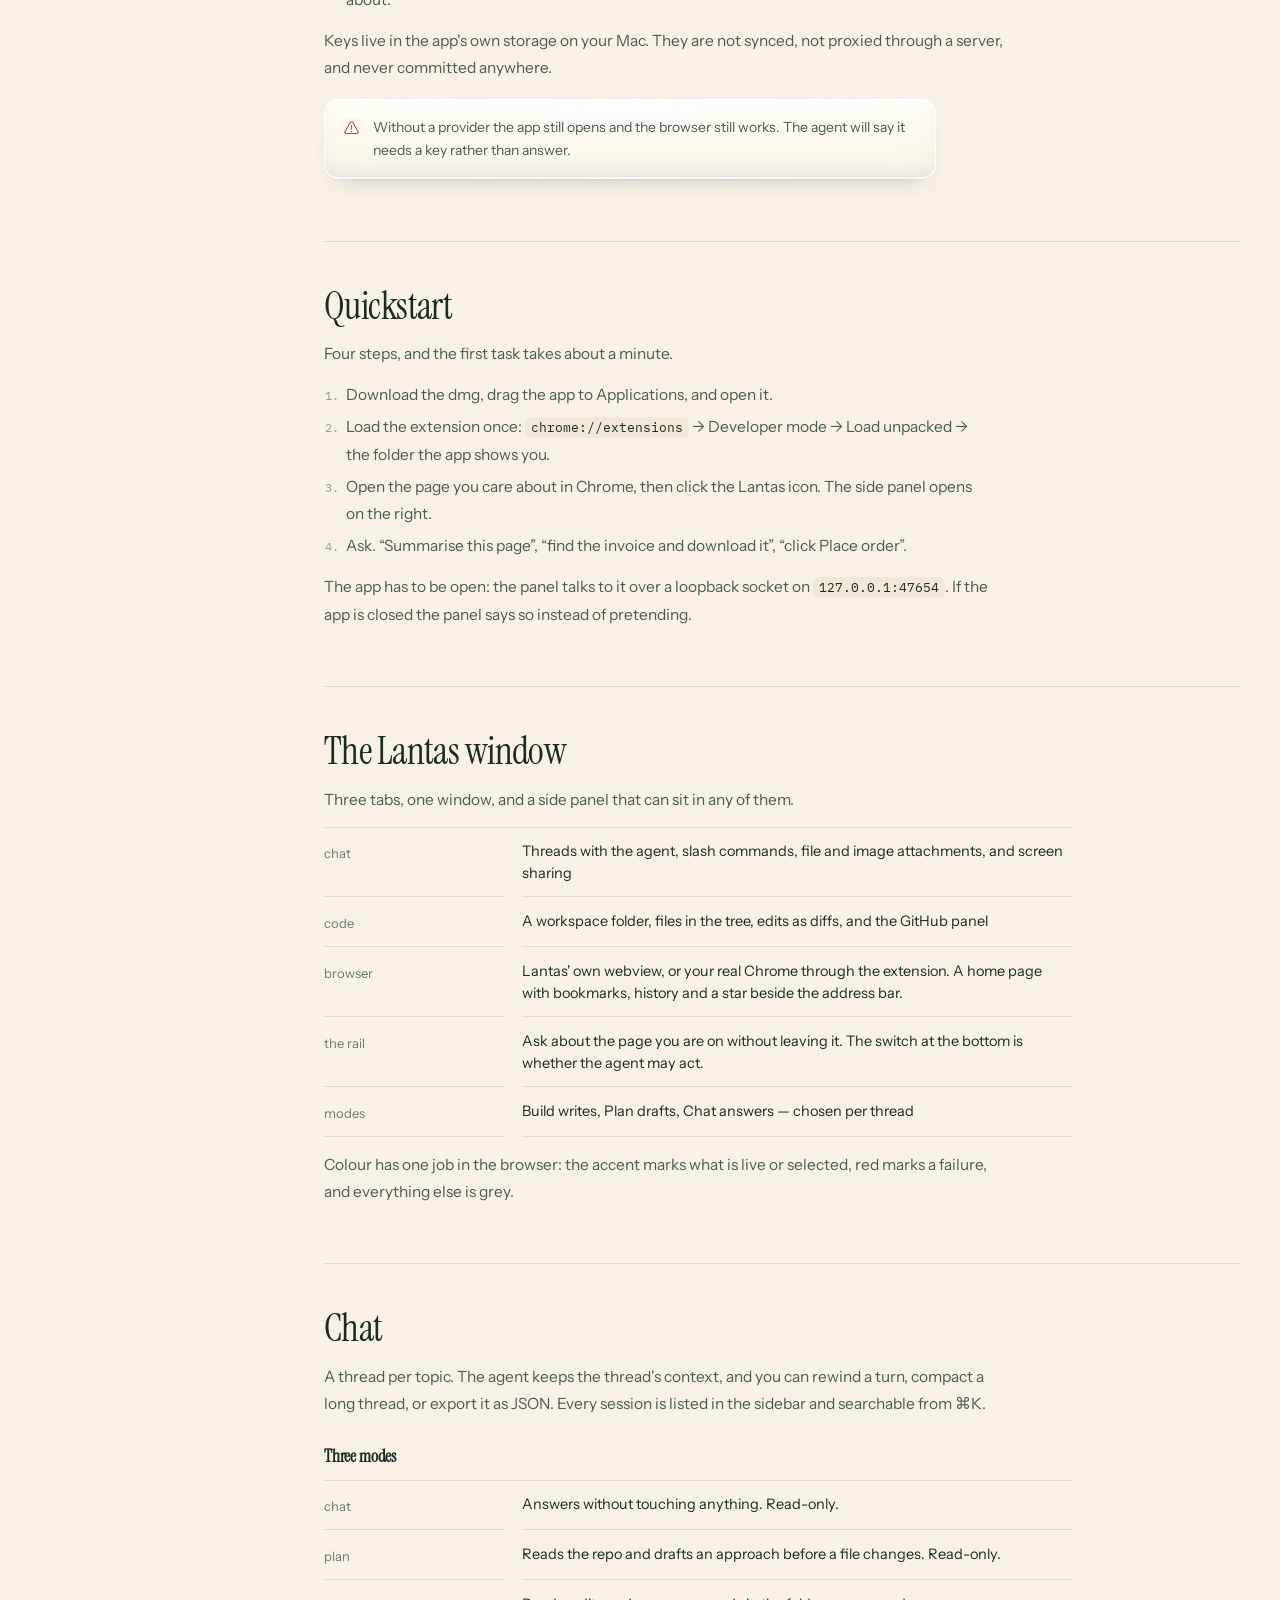
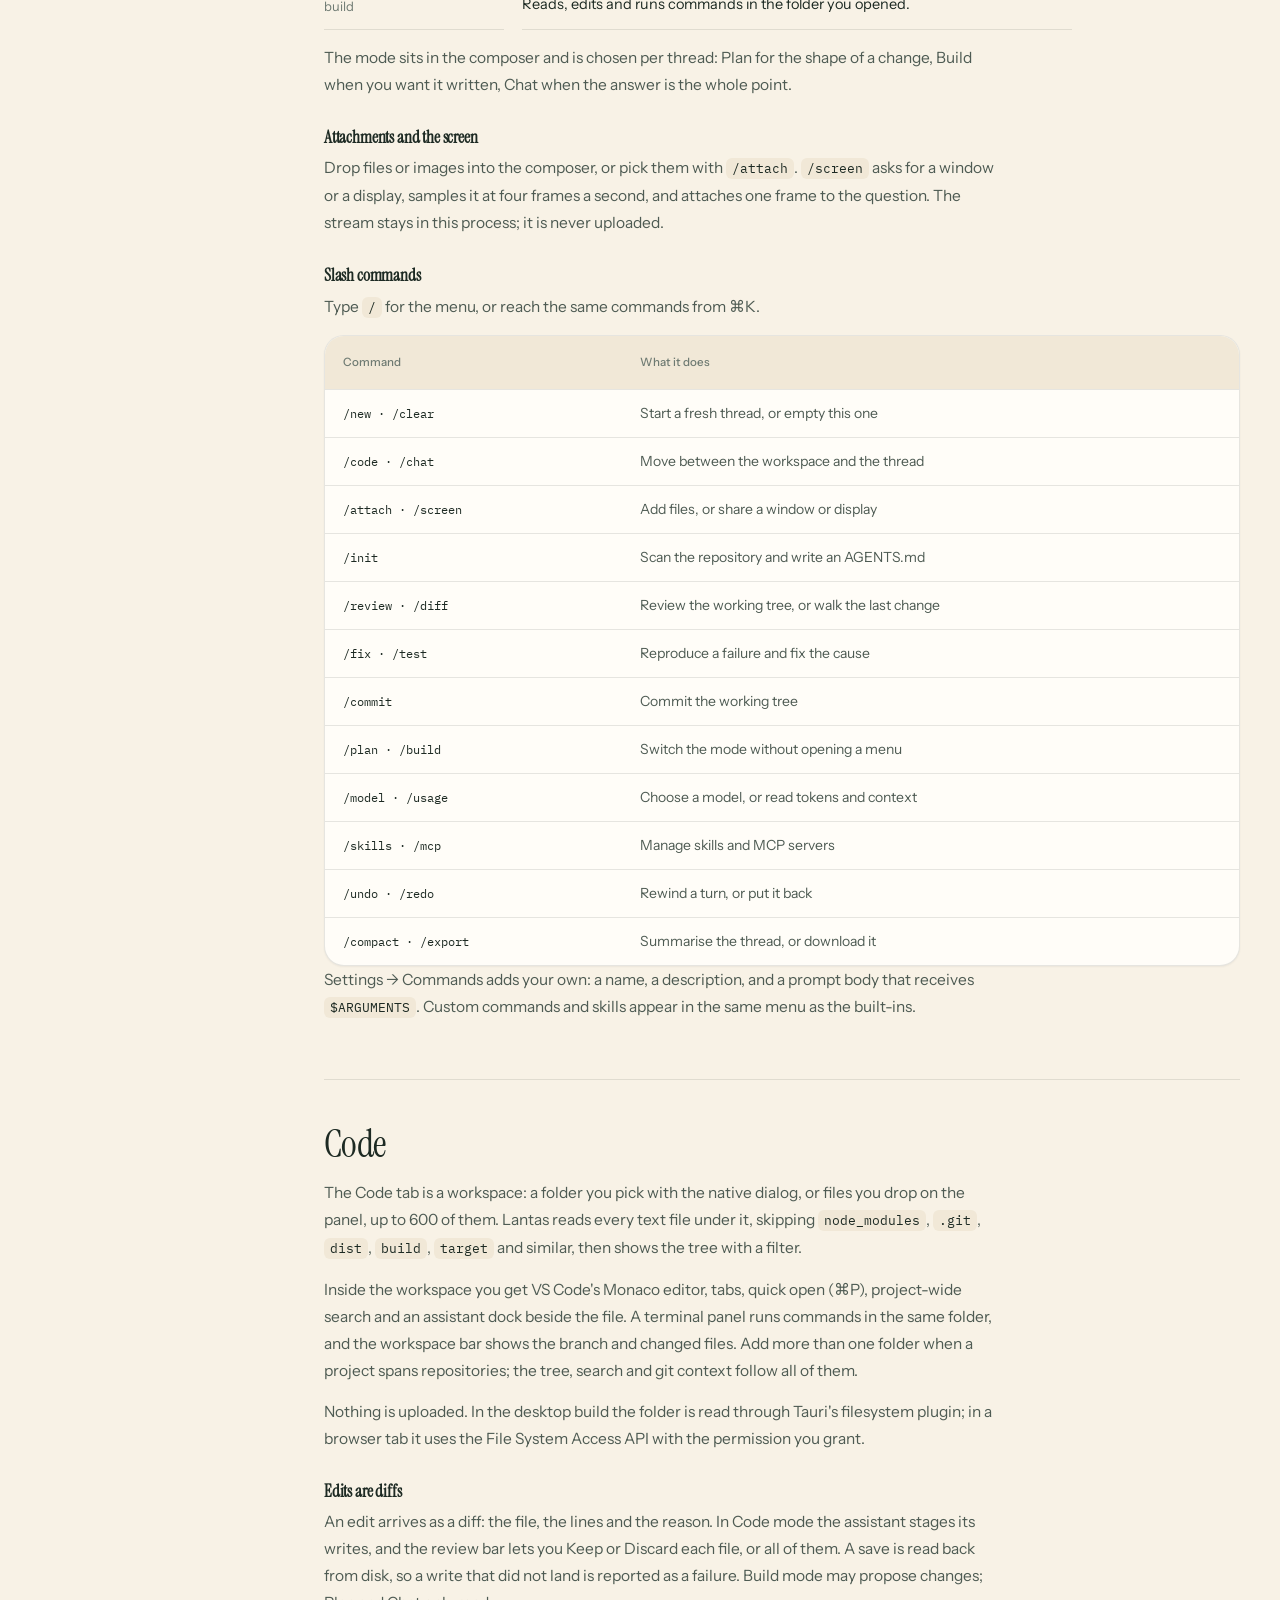
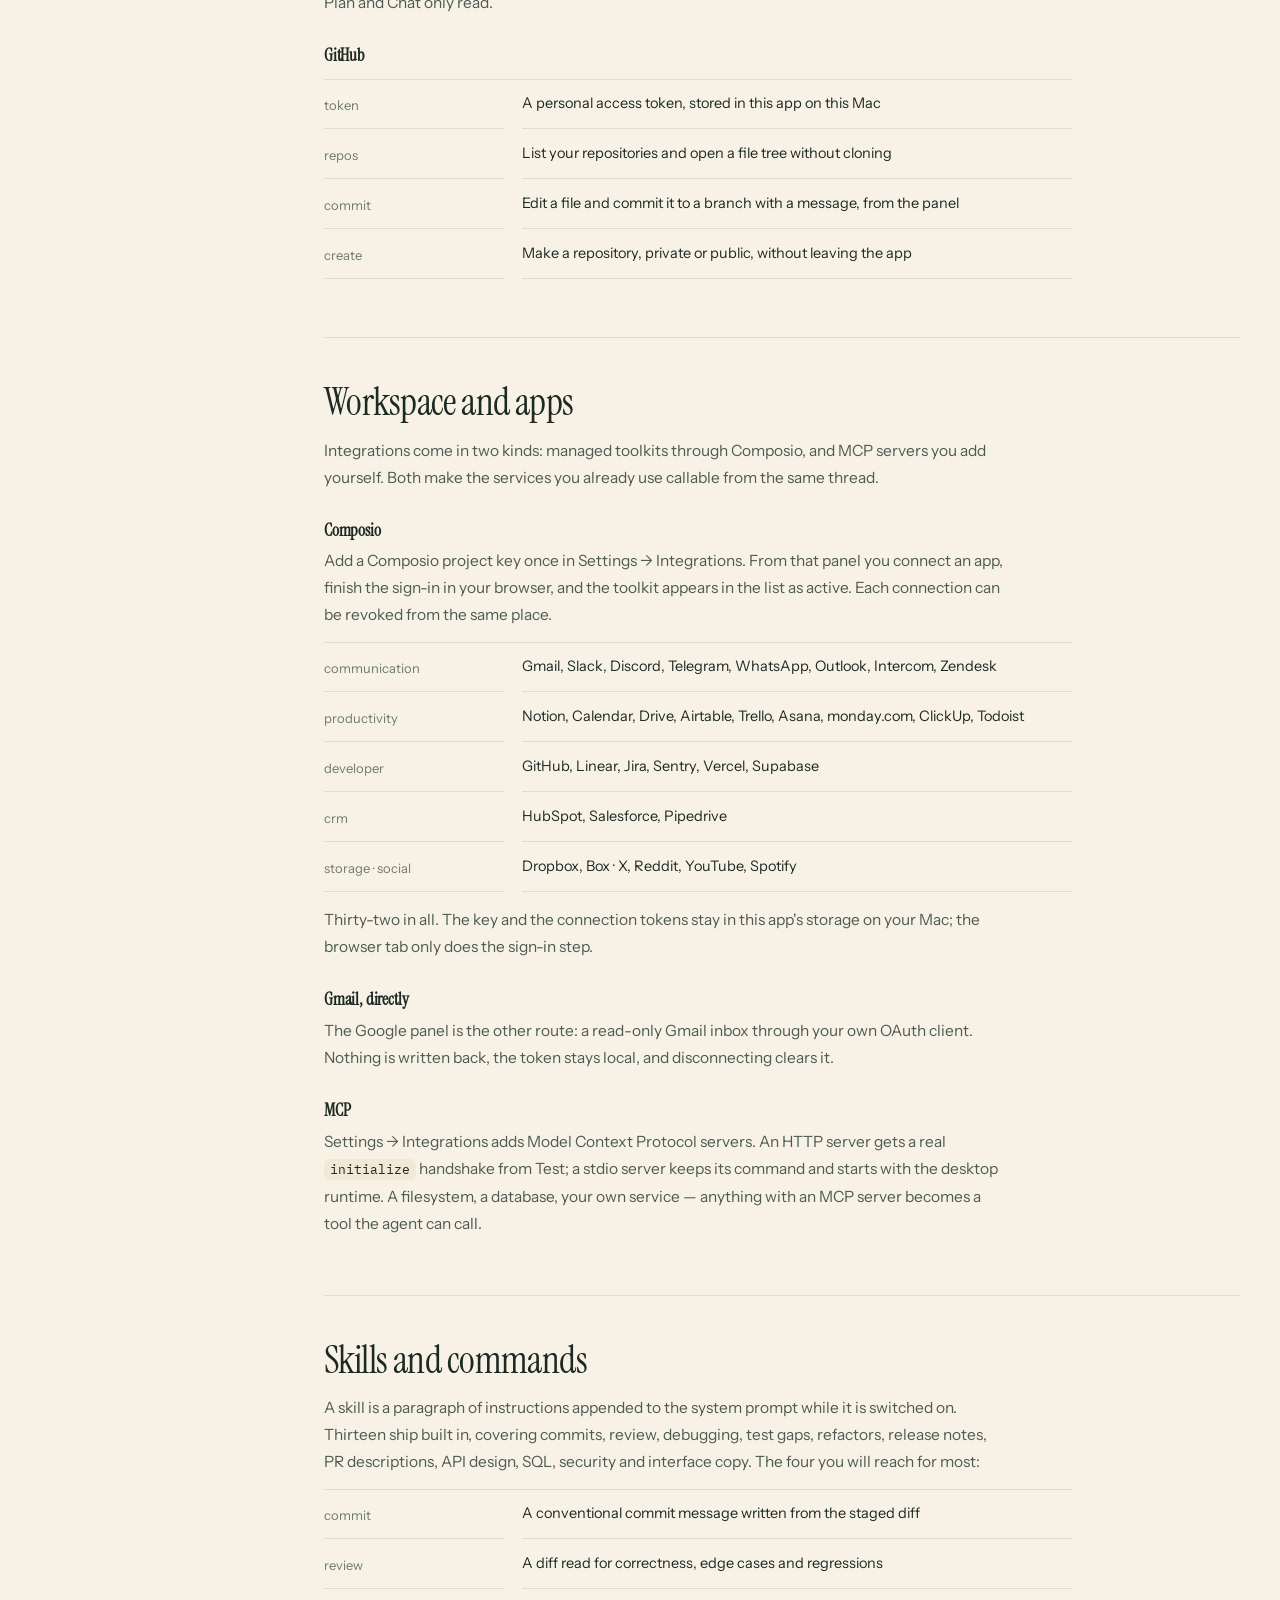
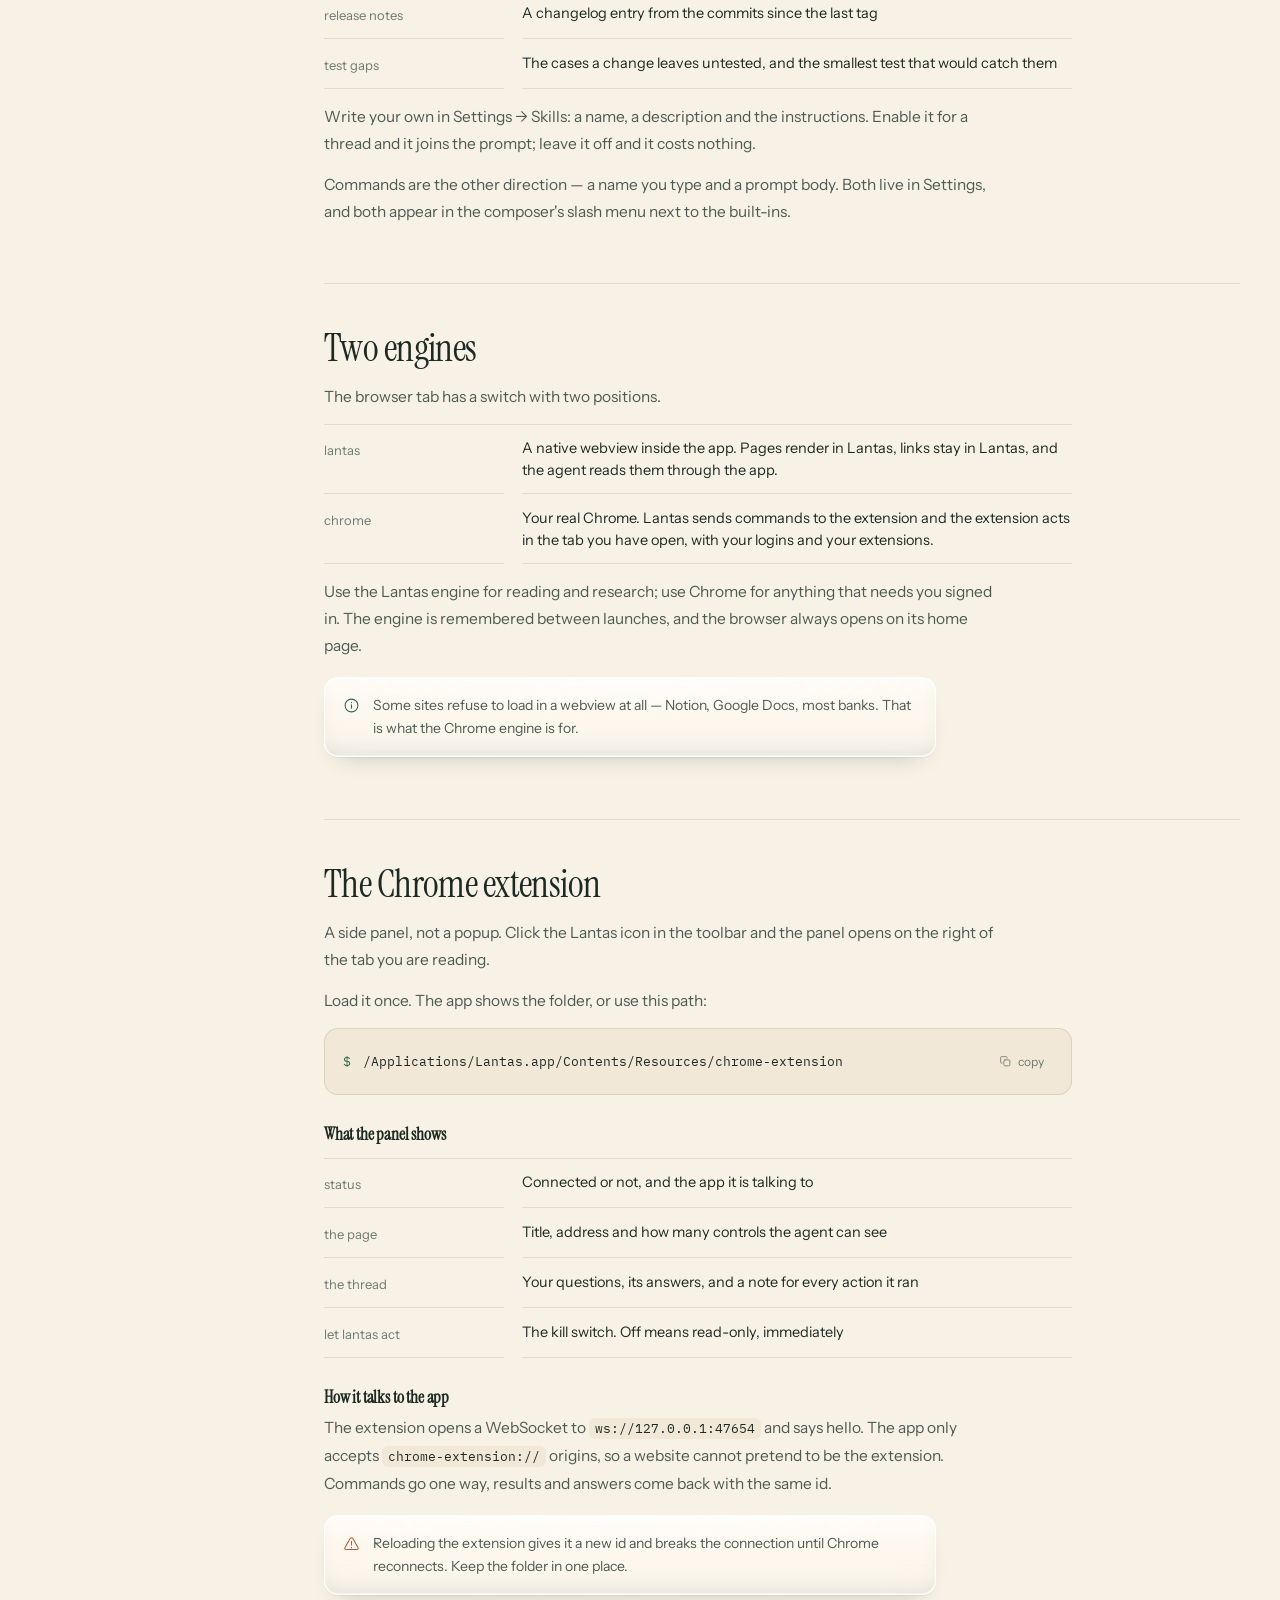
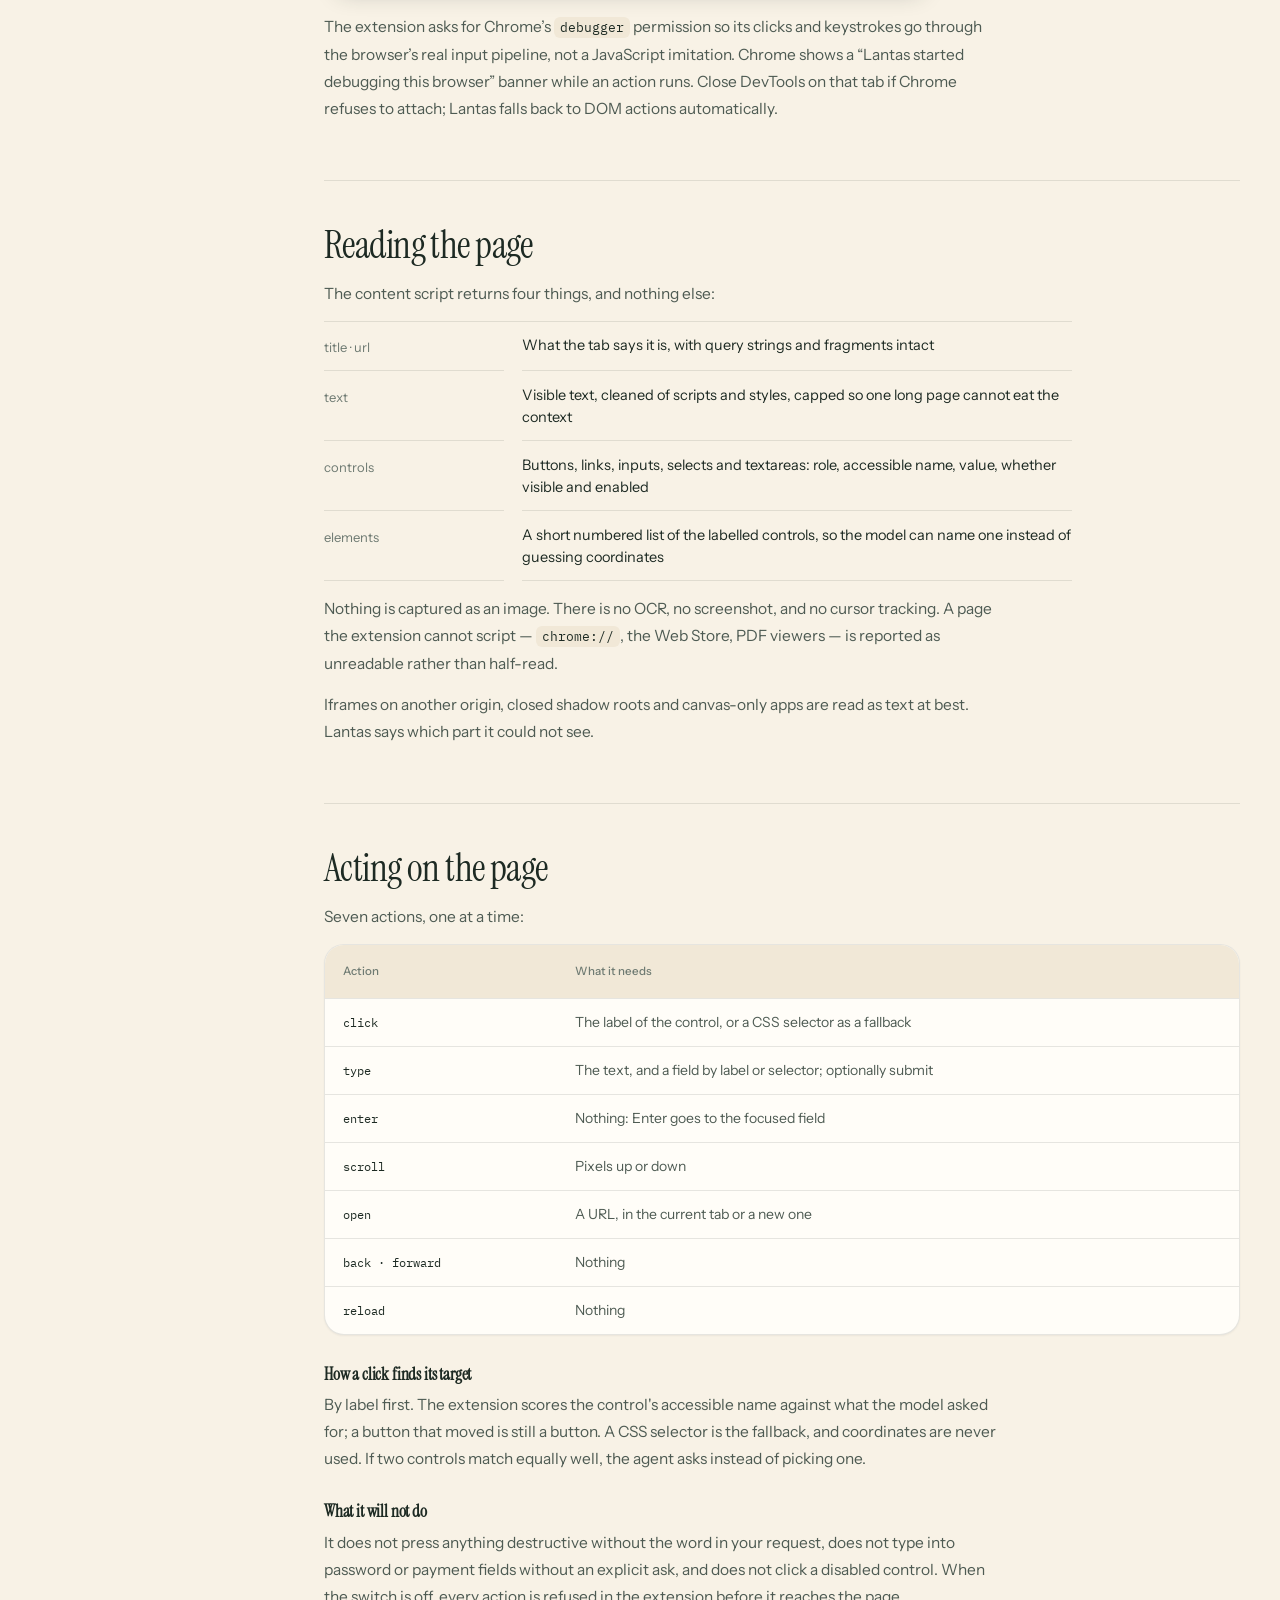
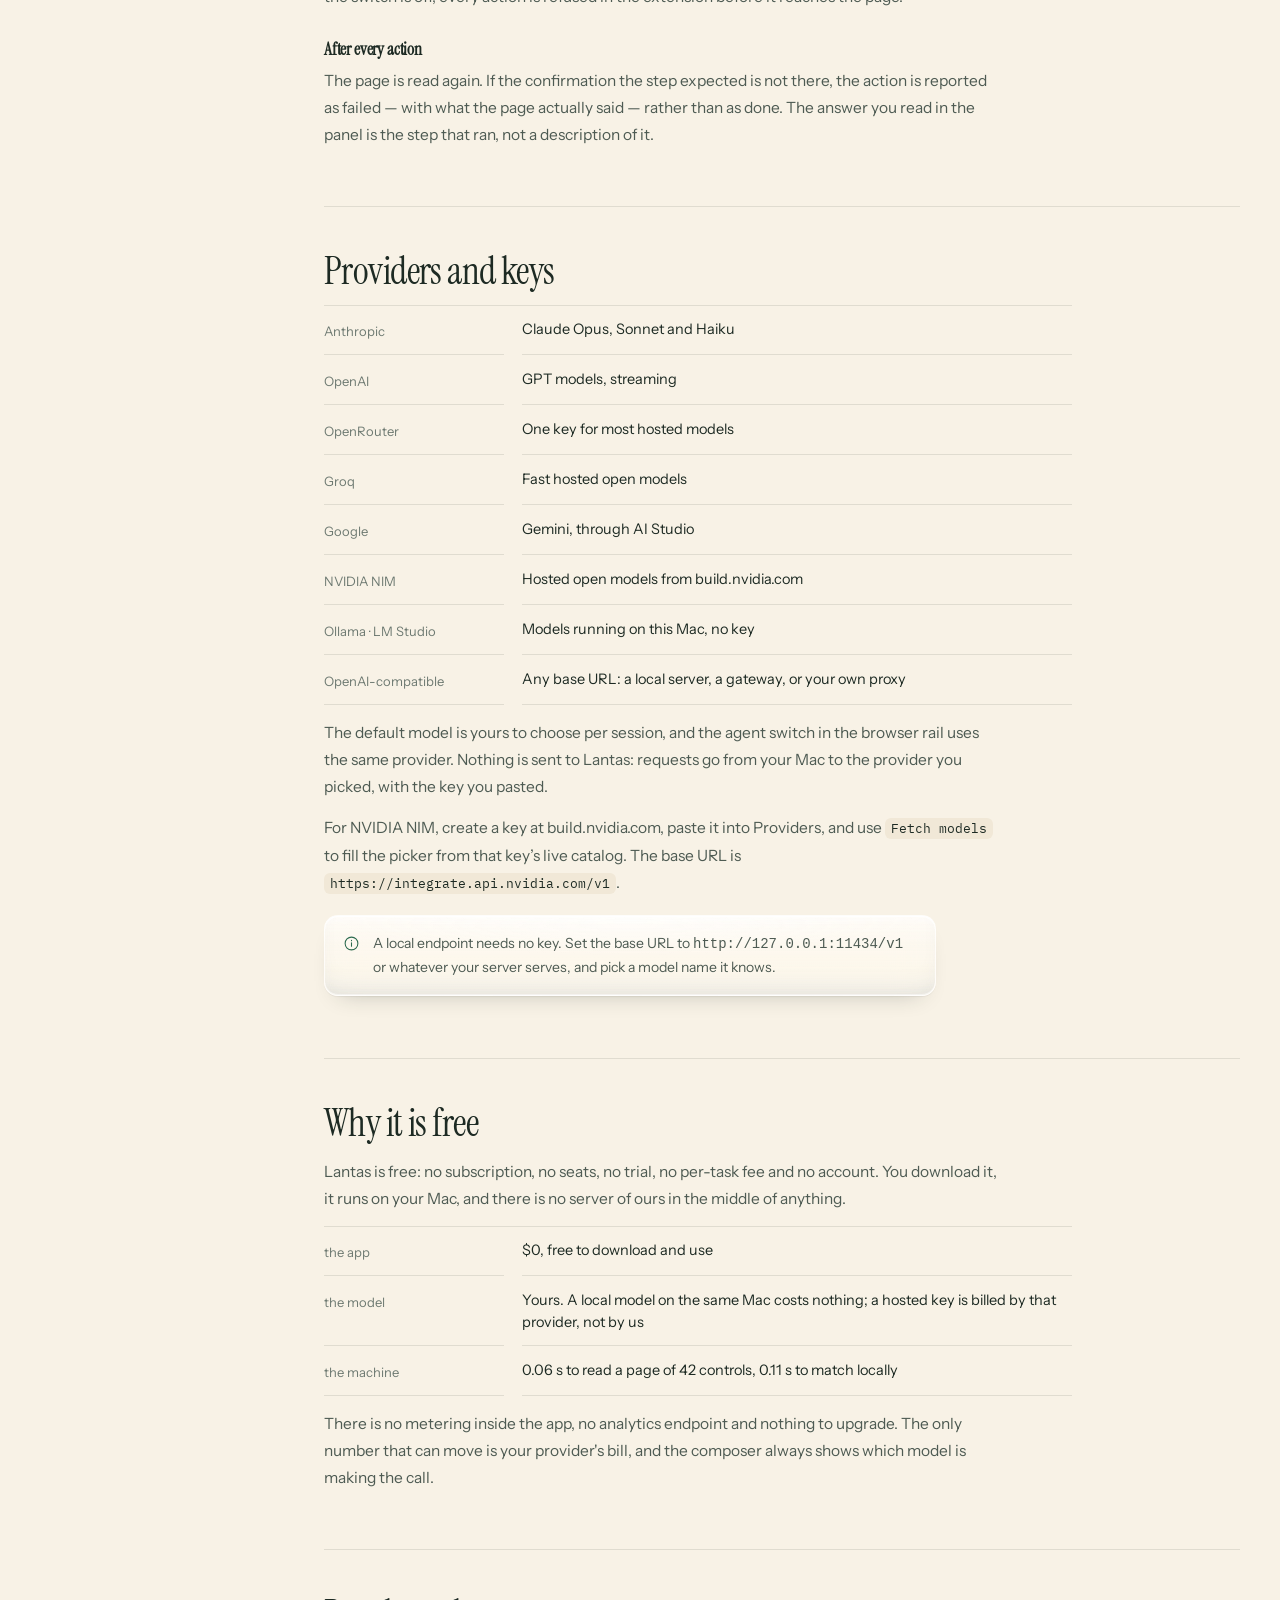
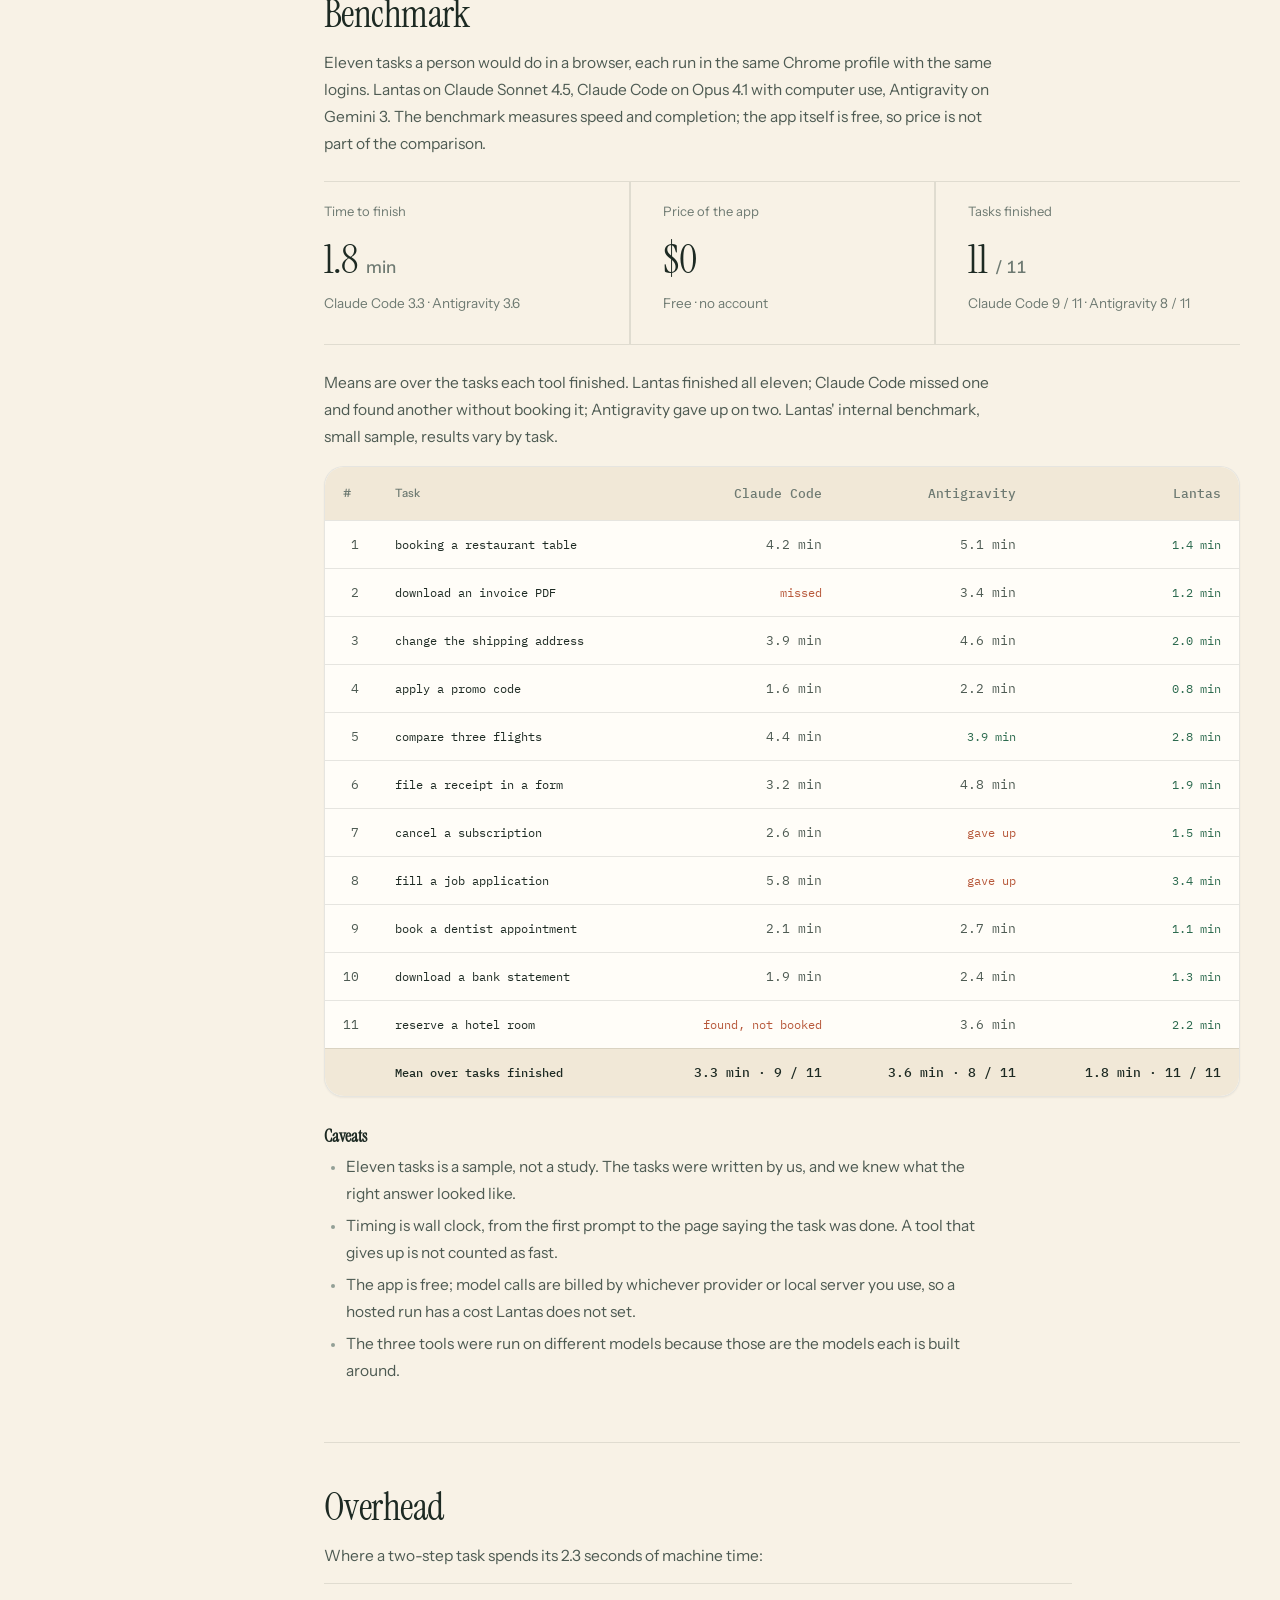
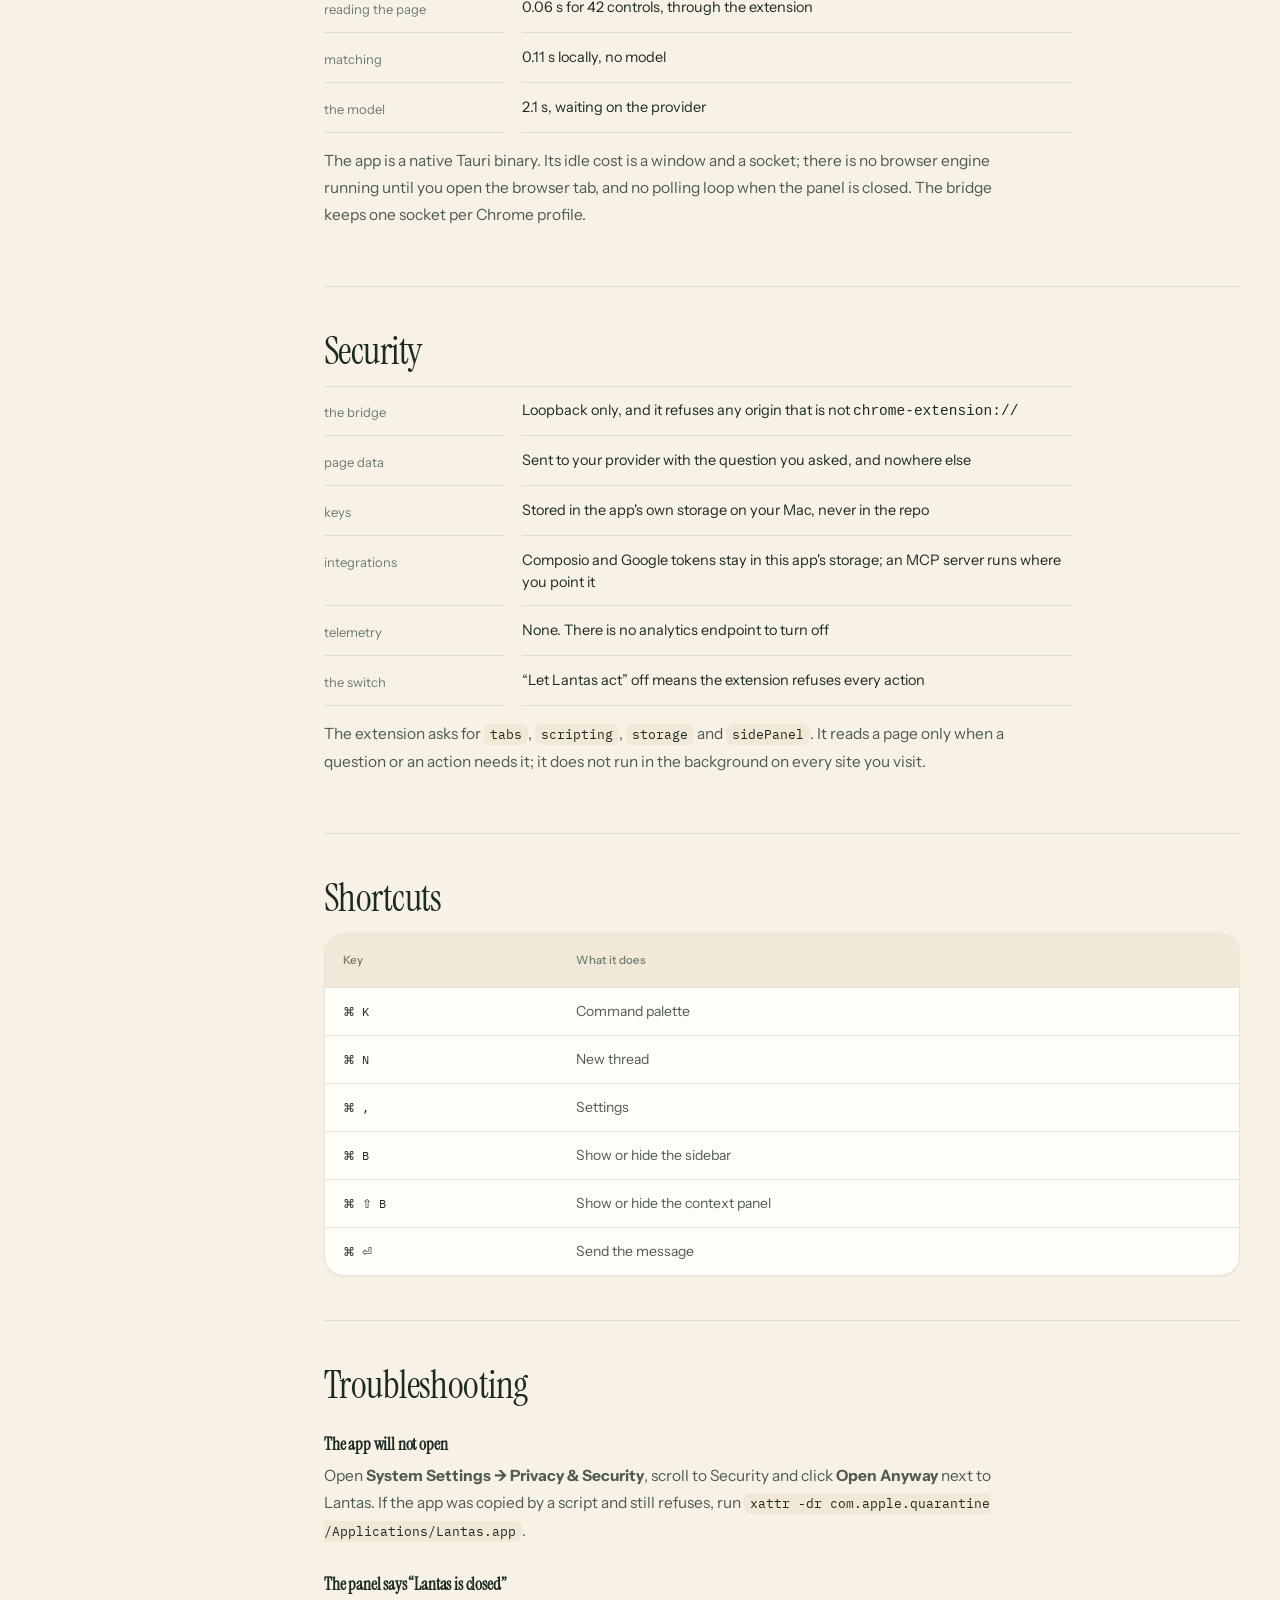
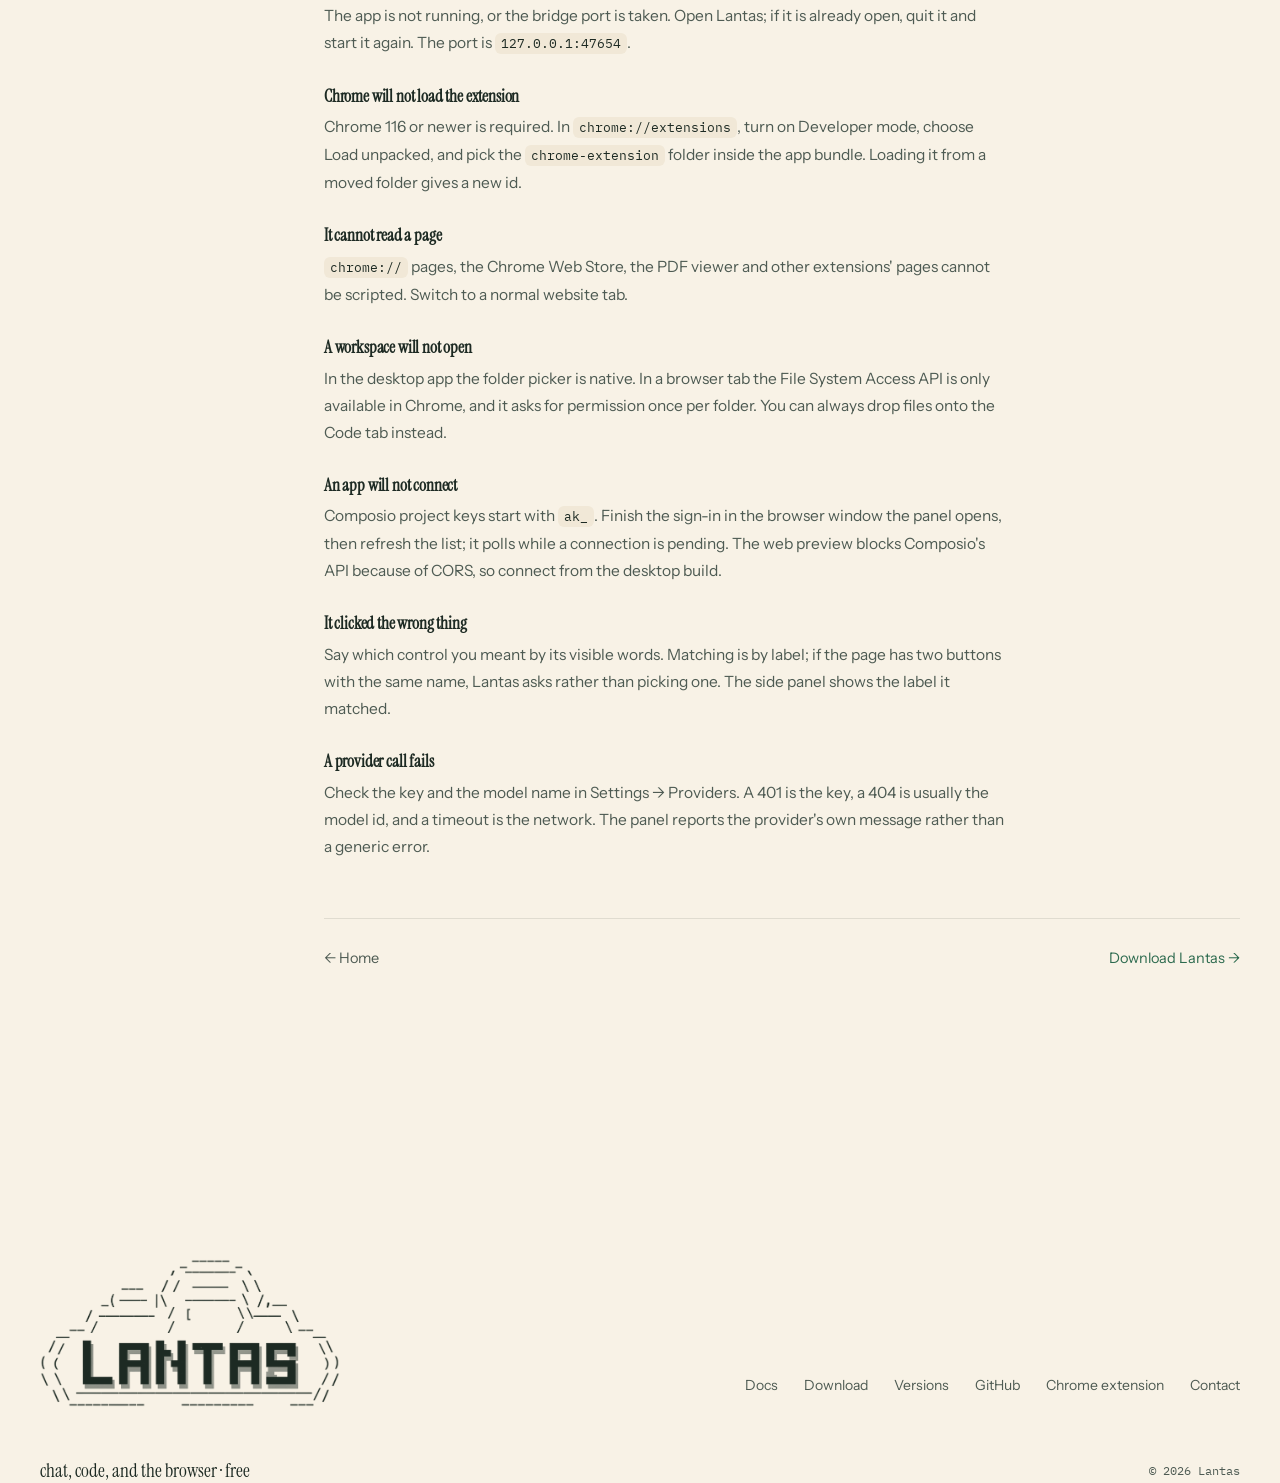
==== commit 0d96dbc9: "Update the website for Lantas 1.0.5" ====
--- a/docs.html
+++ b/docs.html
@@ -112,7 +112,7 @@
     <section class="doc-sec" id="installation">
       <p class="eyebrow"><span class="dot"></span>getting started</p>
       <h2>Installation</h2>
-      <p>Lantas is a macOS app. Download the dmg for Apple silicon from the releases page, open it, and drag <b>Lantas.app</b> to Applications. You need macOS 13 or newer, and Chrome 116 or newer for the extension.</p>
+      <p>Lantas is a macOS app. Download the dmg for Apple silicon from the releases page, open it, and drag <b>Lantas.app</b> to Applications. You need macOS 11 or newer, and Chrome 116 or newer for the extension.</p>
       <div class="cmdblock">
         <div class="row">
           <span class="prompt">$</span><span>open ~/Downloads/Lantas-1.0.5-arm64.dmg</span>
@@ -228,10 +228,11 @@
       <p class="eyebrow"><span class="dot"></span>everyday</p>
       <h2>Code</h2>
       <p>The Code tab is a workspace: a folder you pick with the native dialog, or files you drop on the panel, up to 600 of them. Lantas reads every text file under it, skipping <code>node_modules</code>, <code>.git</code>, <code>dist</code>, <code>build</code>, <code>target</code> and similar, then shows the tree with a filter.</p>
+      <p>Inside the workspace you get VS Code's Monaco editor, tabs, quick open (⌘P), project-wide search and an assistant dock beside the file. A terminal panel runs commands in the same folder, and the workspace bar shows the branch and changed files. Add more than one folder when a project spans repositories; the tree, search and git context follow all of them.</p>
       <p>Nothing is uploaded. In the desktop build the folder is read through Tauri's filesystem plugin; in a browser tab it uses the File System Access API with the permission you grant.</p>
 
       <h3>Edits are diffs</h3>
-      <p>An edit arrives as a diff: the file, the lines and the reason. Apply it, or roll it back. Build mode may propose changes; Plan and Chat only read. The code view shows a file with line numbers and its language, and names a binary or oversized file as such instead of showing it as text.</p>
+      <p>An edit arrives as a diff: the file, the lines and the reason. In Code mode the assistant stages its writes, and the review bar lets you Keep or Discard each file, or all of them. A save is read back from disk, so a write that did not land is reported as a failure. Build mode may propose changes; Plan and Chat only read.</p>
 
       <h3>GitHub</h3>
       <div class="kv">
@@ -268,7 +269,7 @@
     <section class="doc-sec" id="skills">
       <p class="eyebrow"><span class="dot"></span>everyday</p>
       <h2>Skills and commands</h2>
-      <p>A skill is a paragraph of instructions appended to the system prompt while it is switched on. Four ship built in:</p>
+      <p>A skill is a paragraph of instructions appended to the system prompt while it is switched on. Thirteen ship built in, covering commits, review, debugging, test gaps, refactors, release notes, PR descriptions, API design, SQL, security and interface copy. The four you will reach for most:</p>
       <div class="kv">
         <div class="k">commit</div><div class="v">A conventional commit message written from the staged diff</div>
         <div class="k">review</div><div class="v">A diff read for correctness, edge cases and regressions</div>
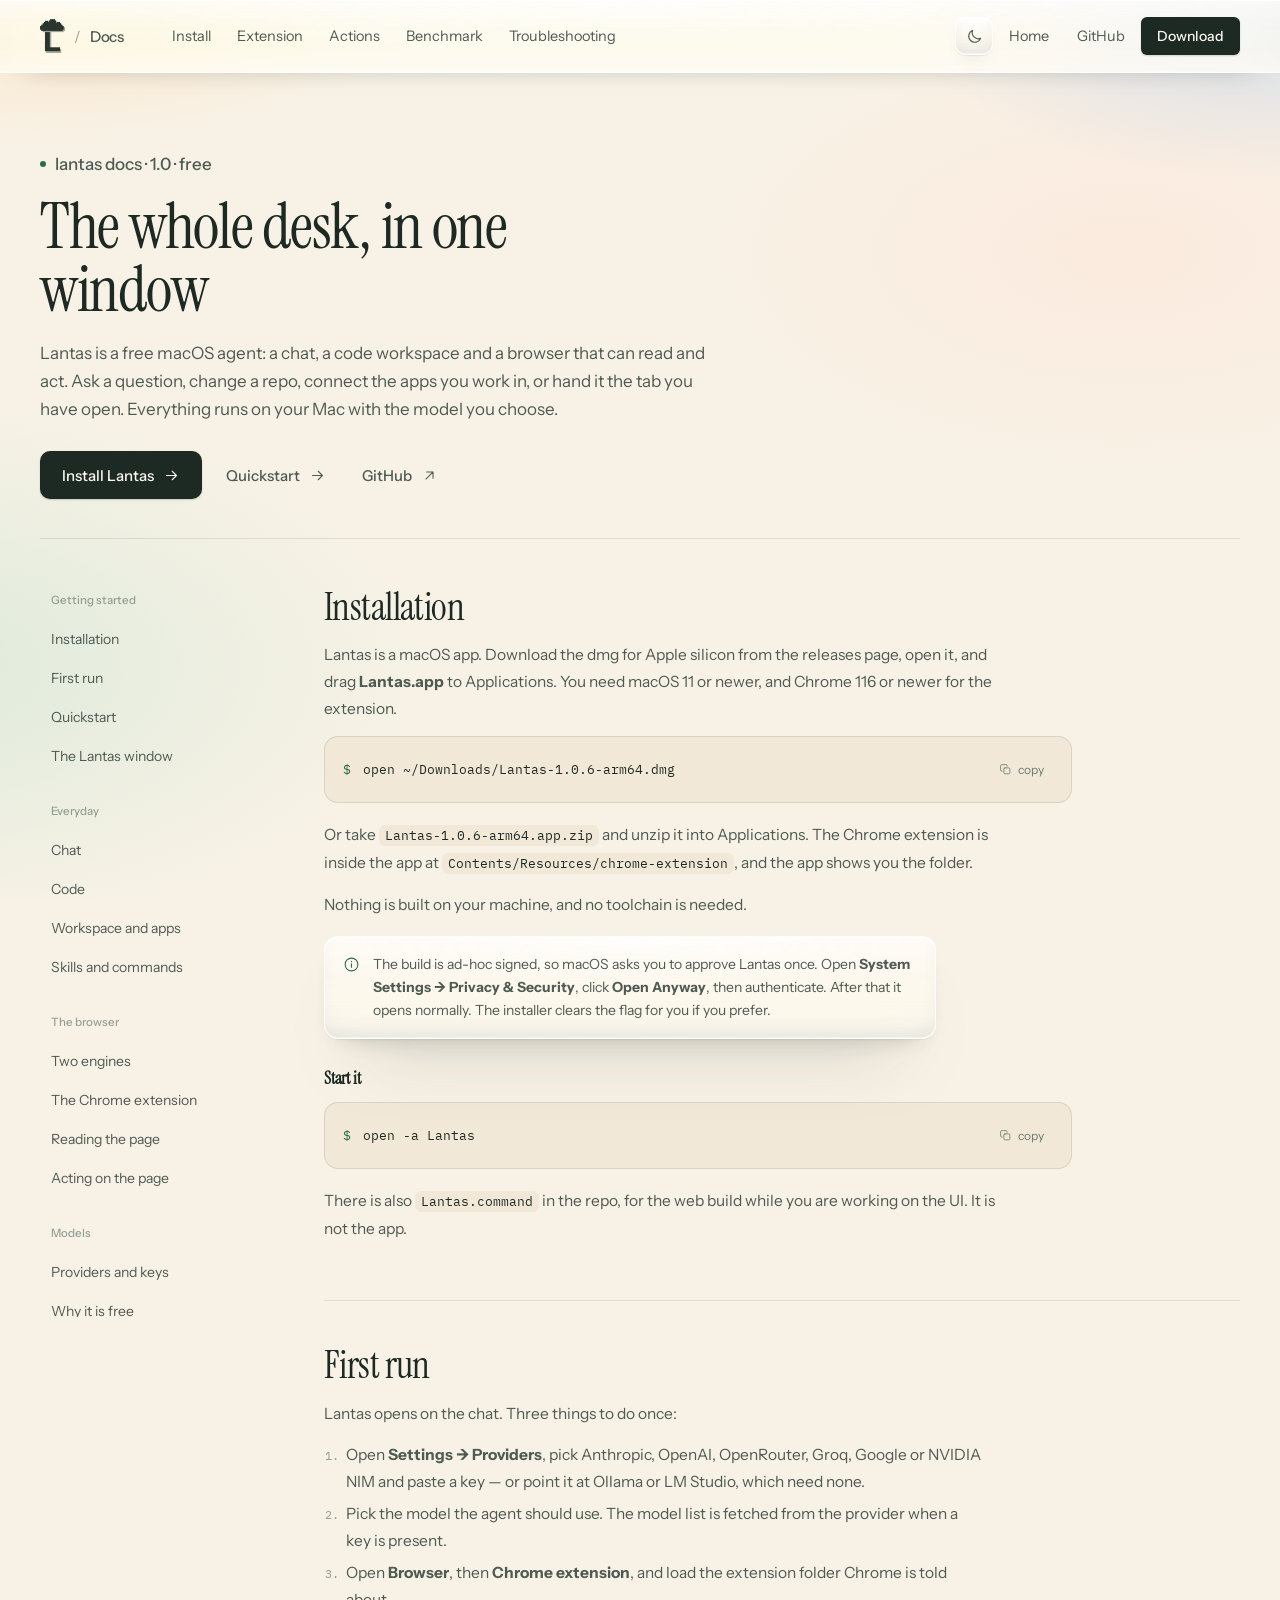
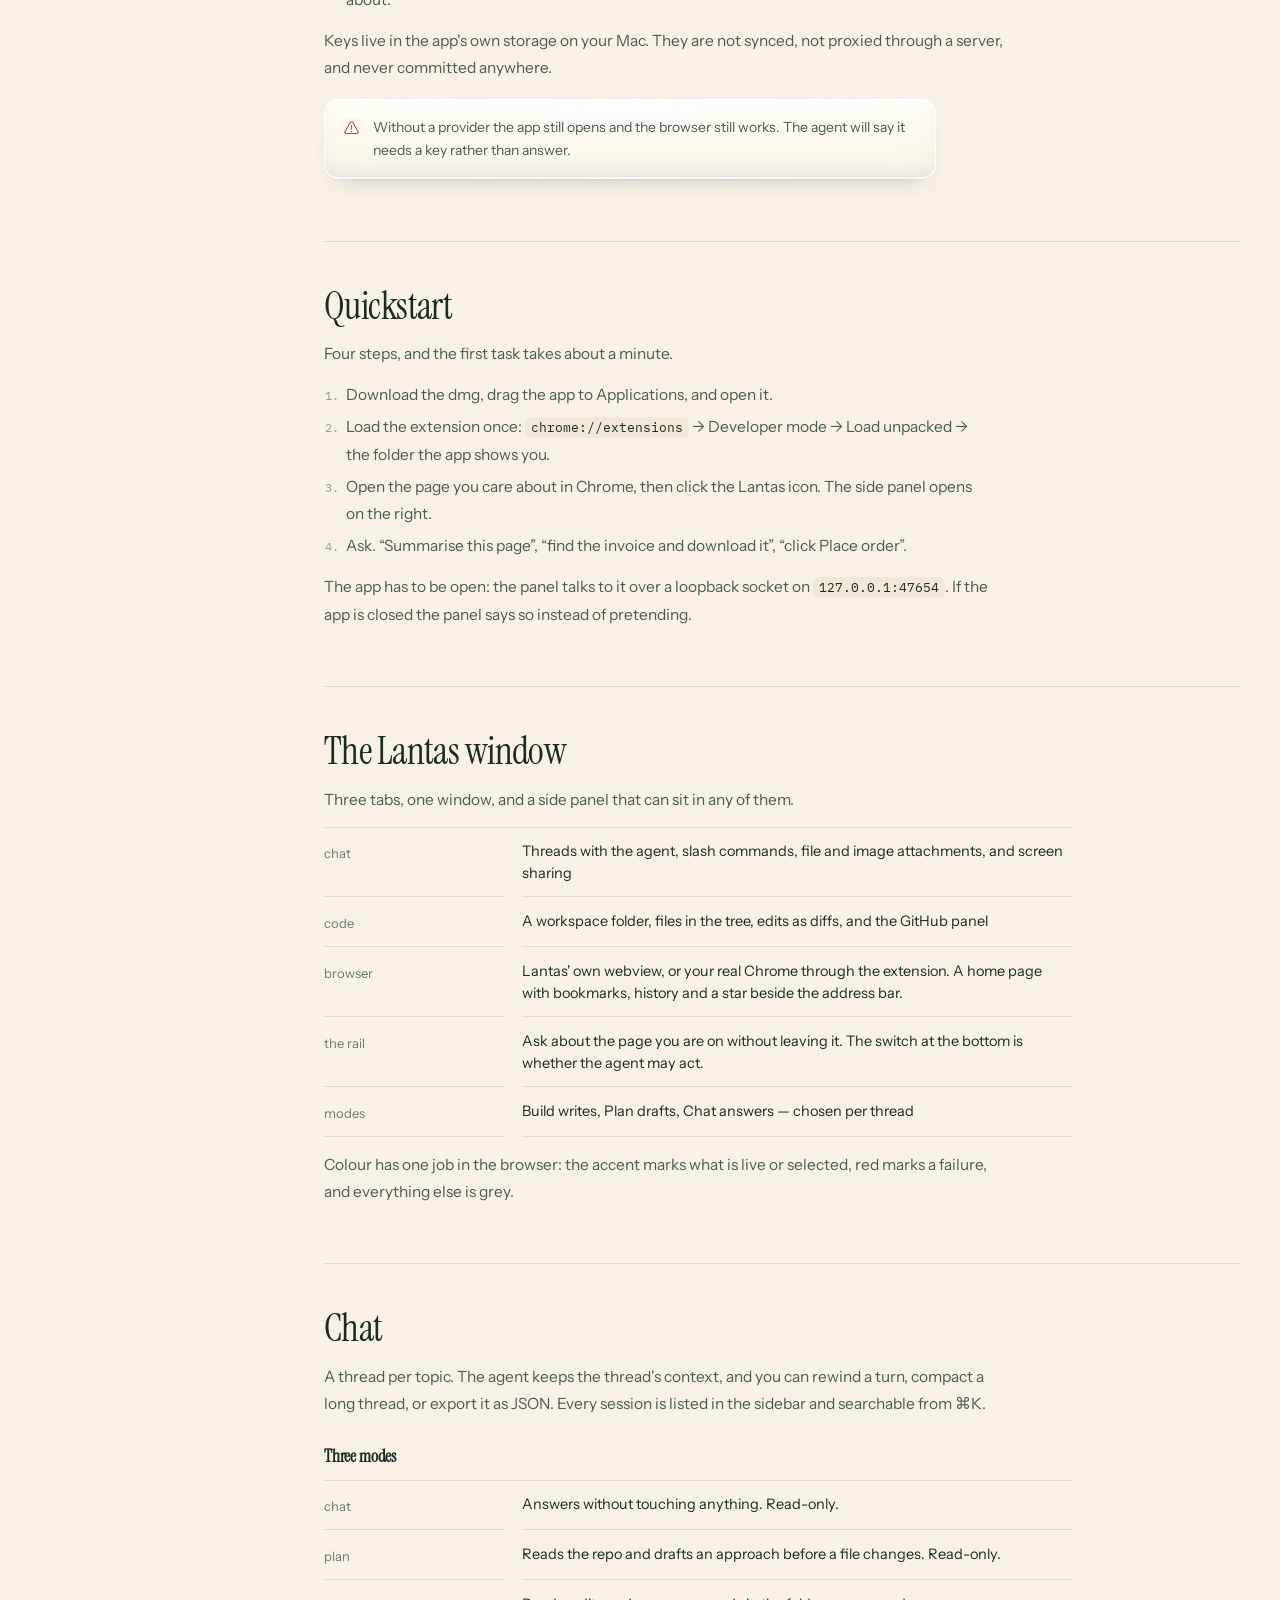
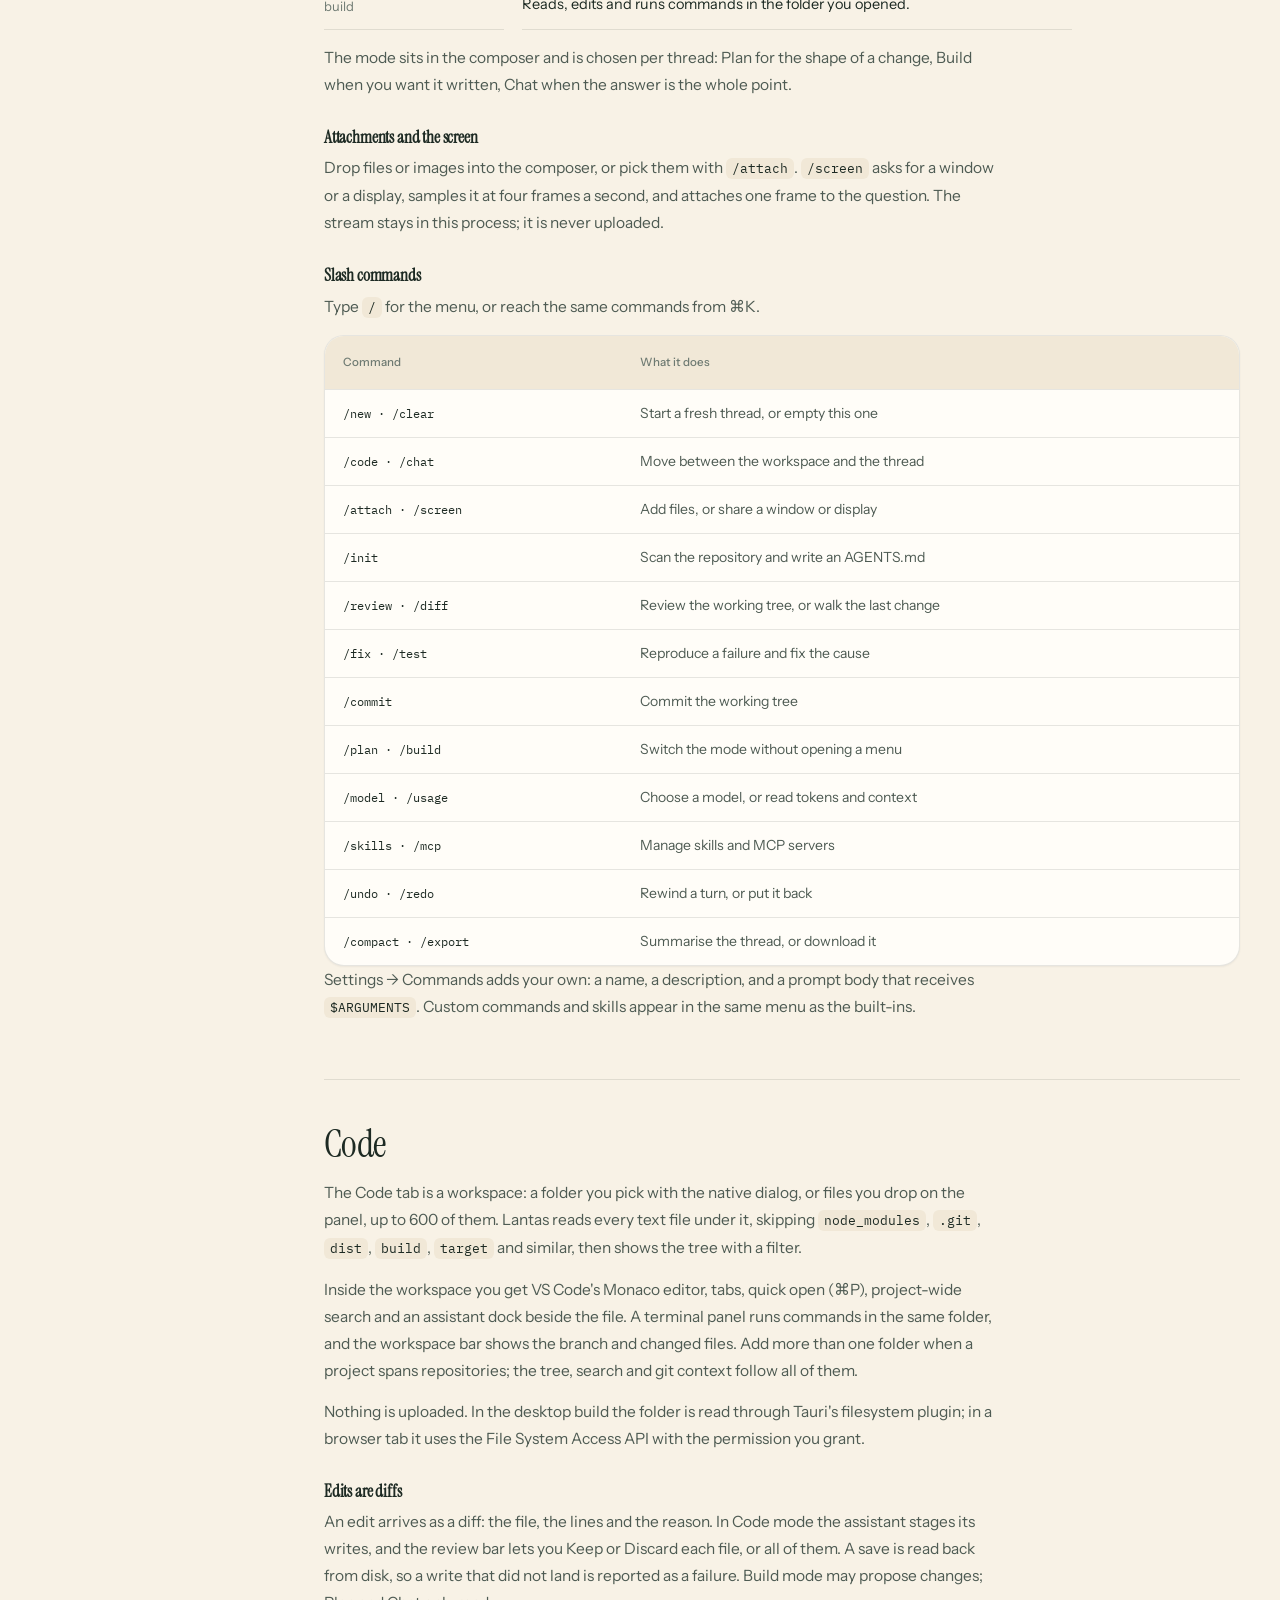
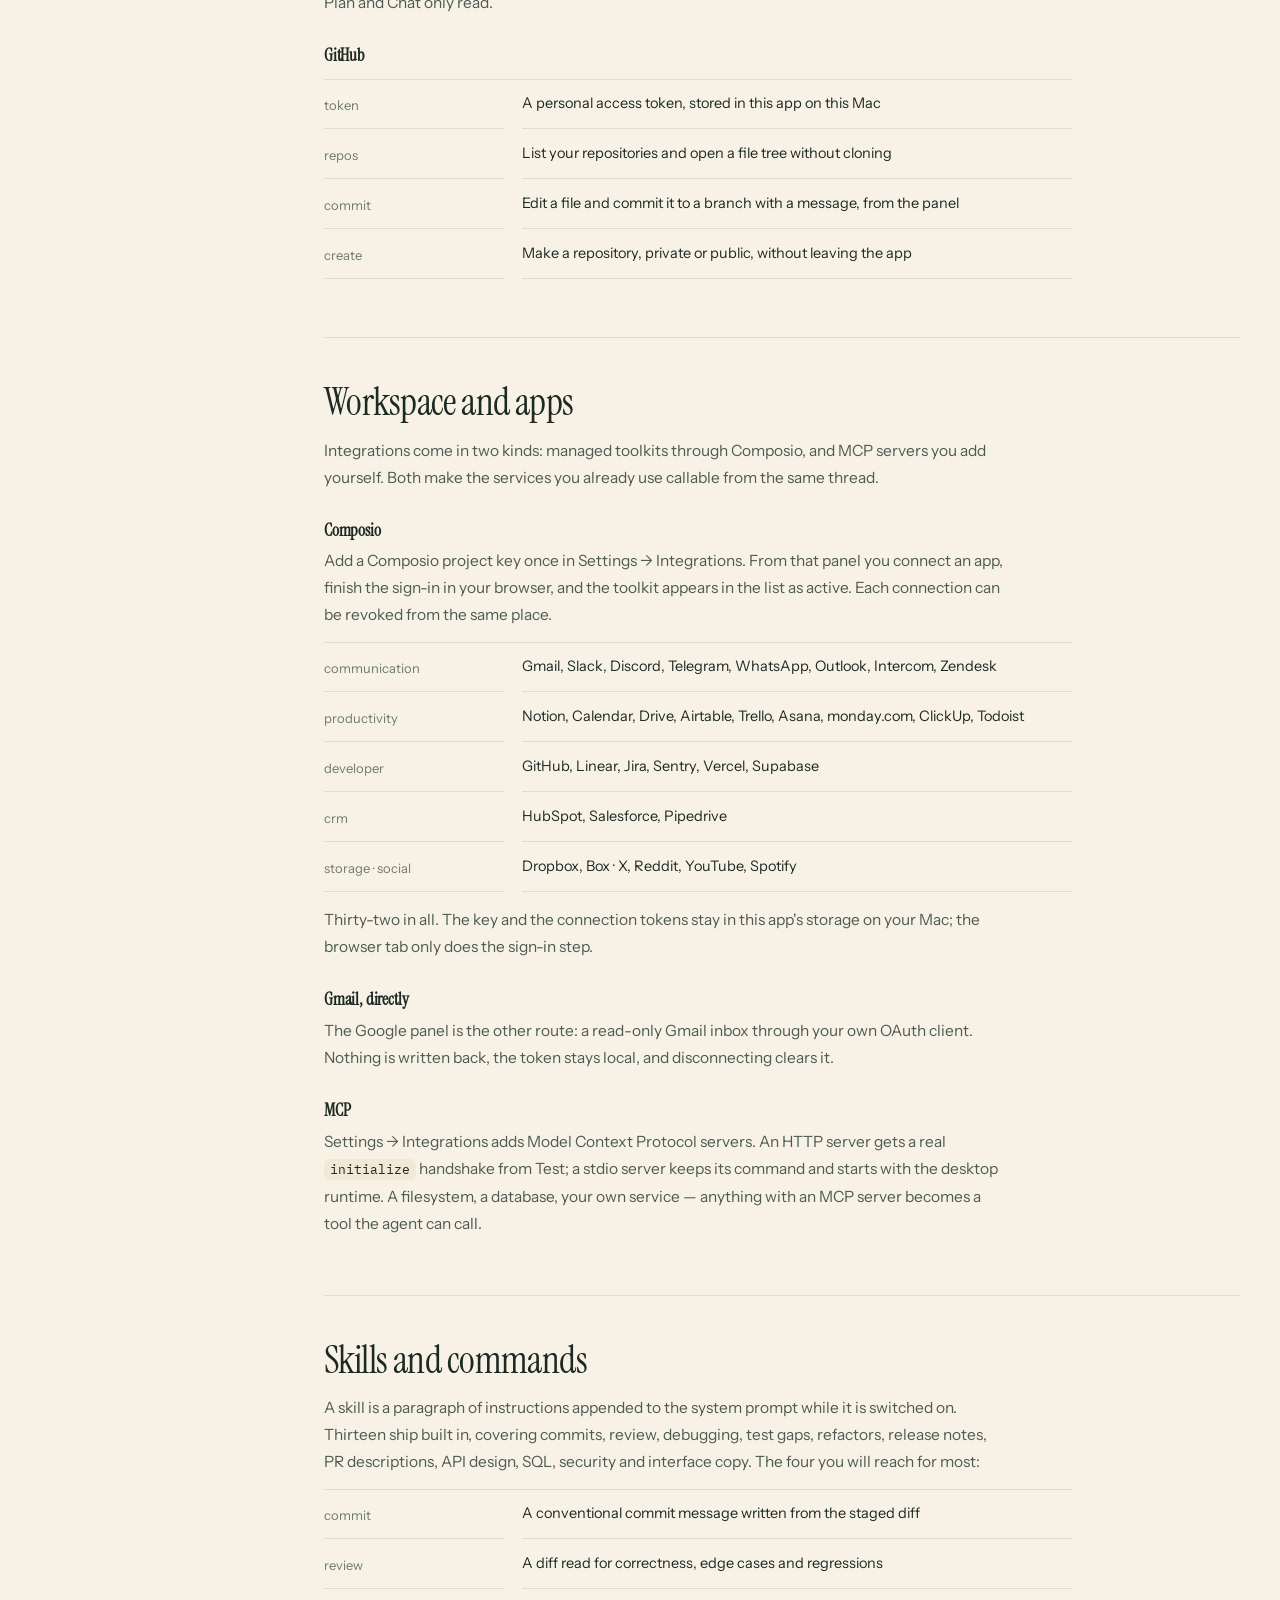
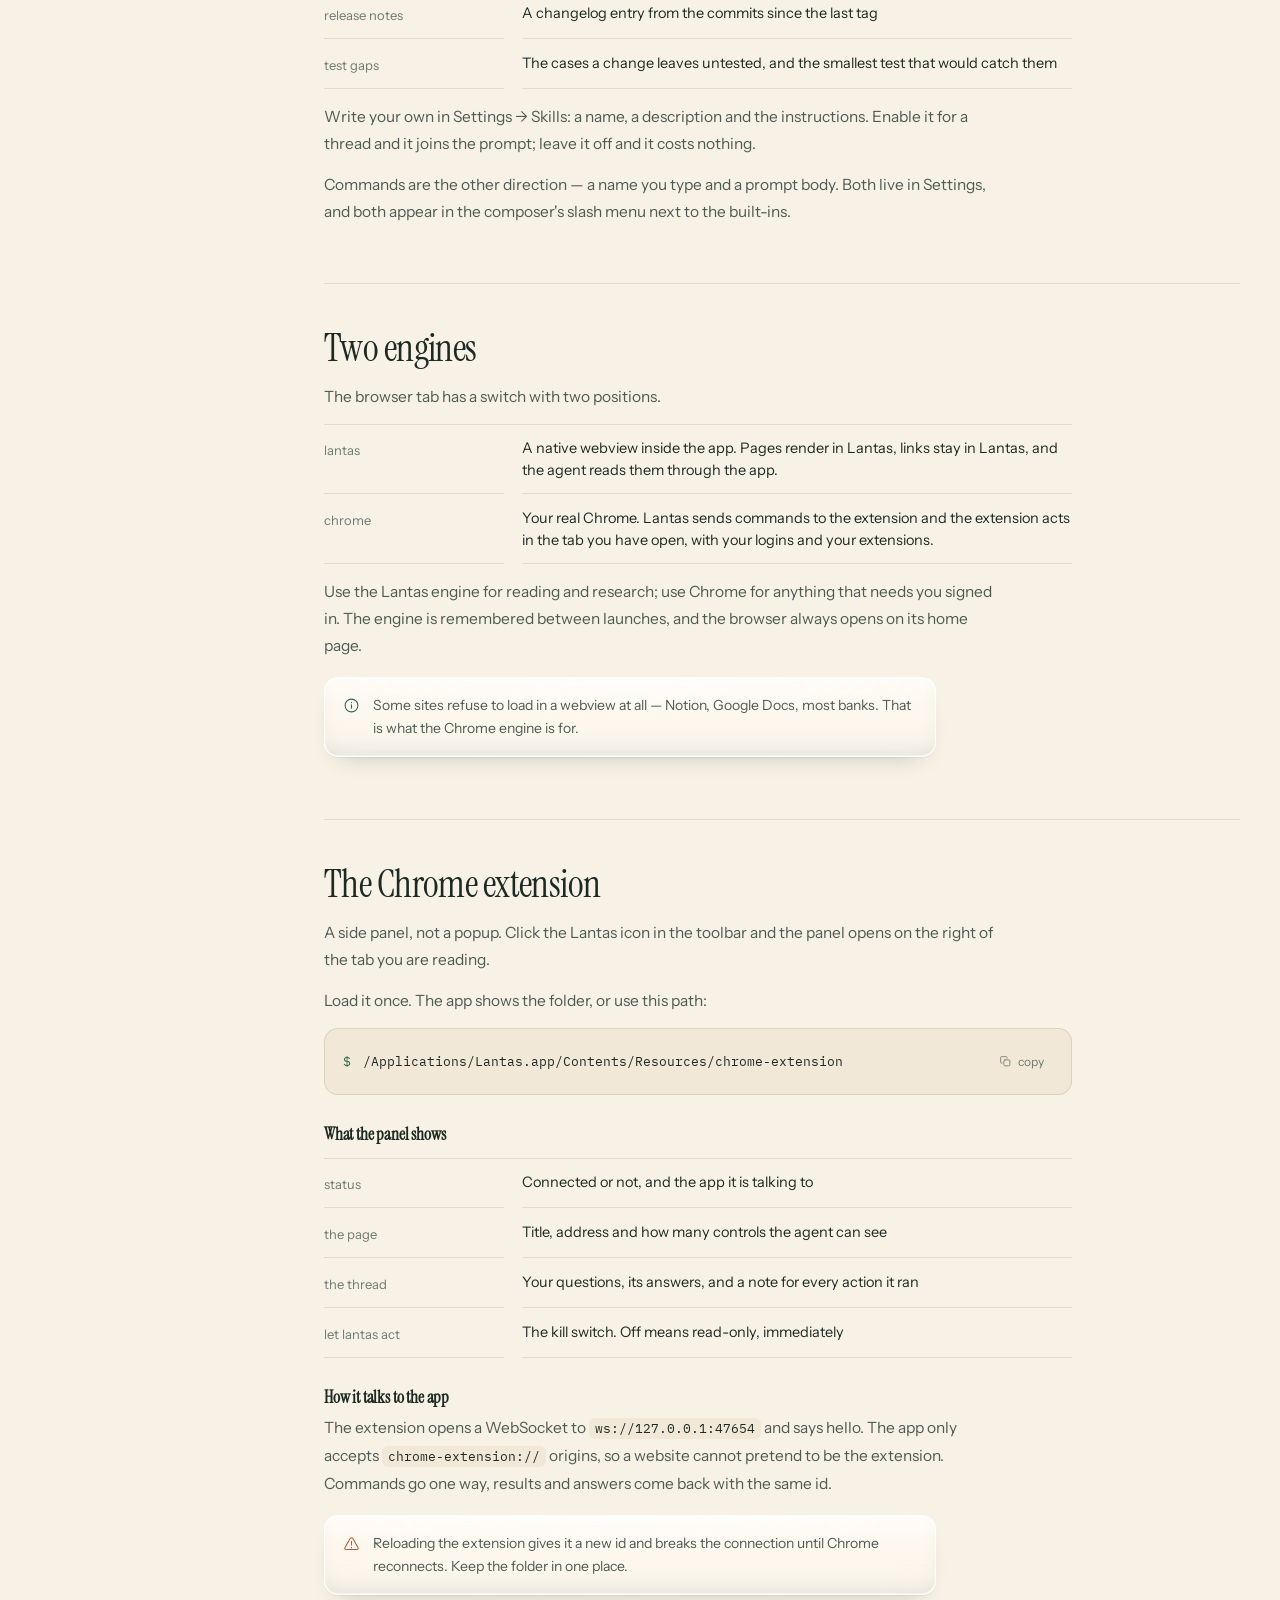
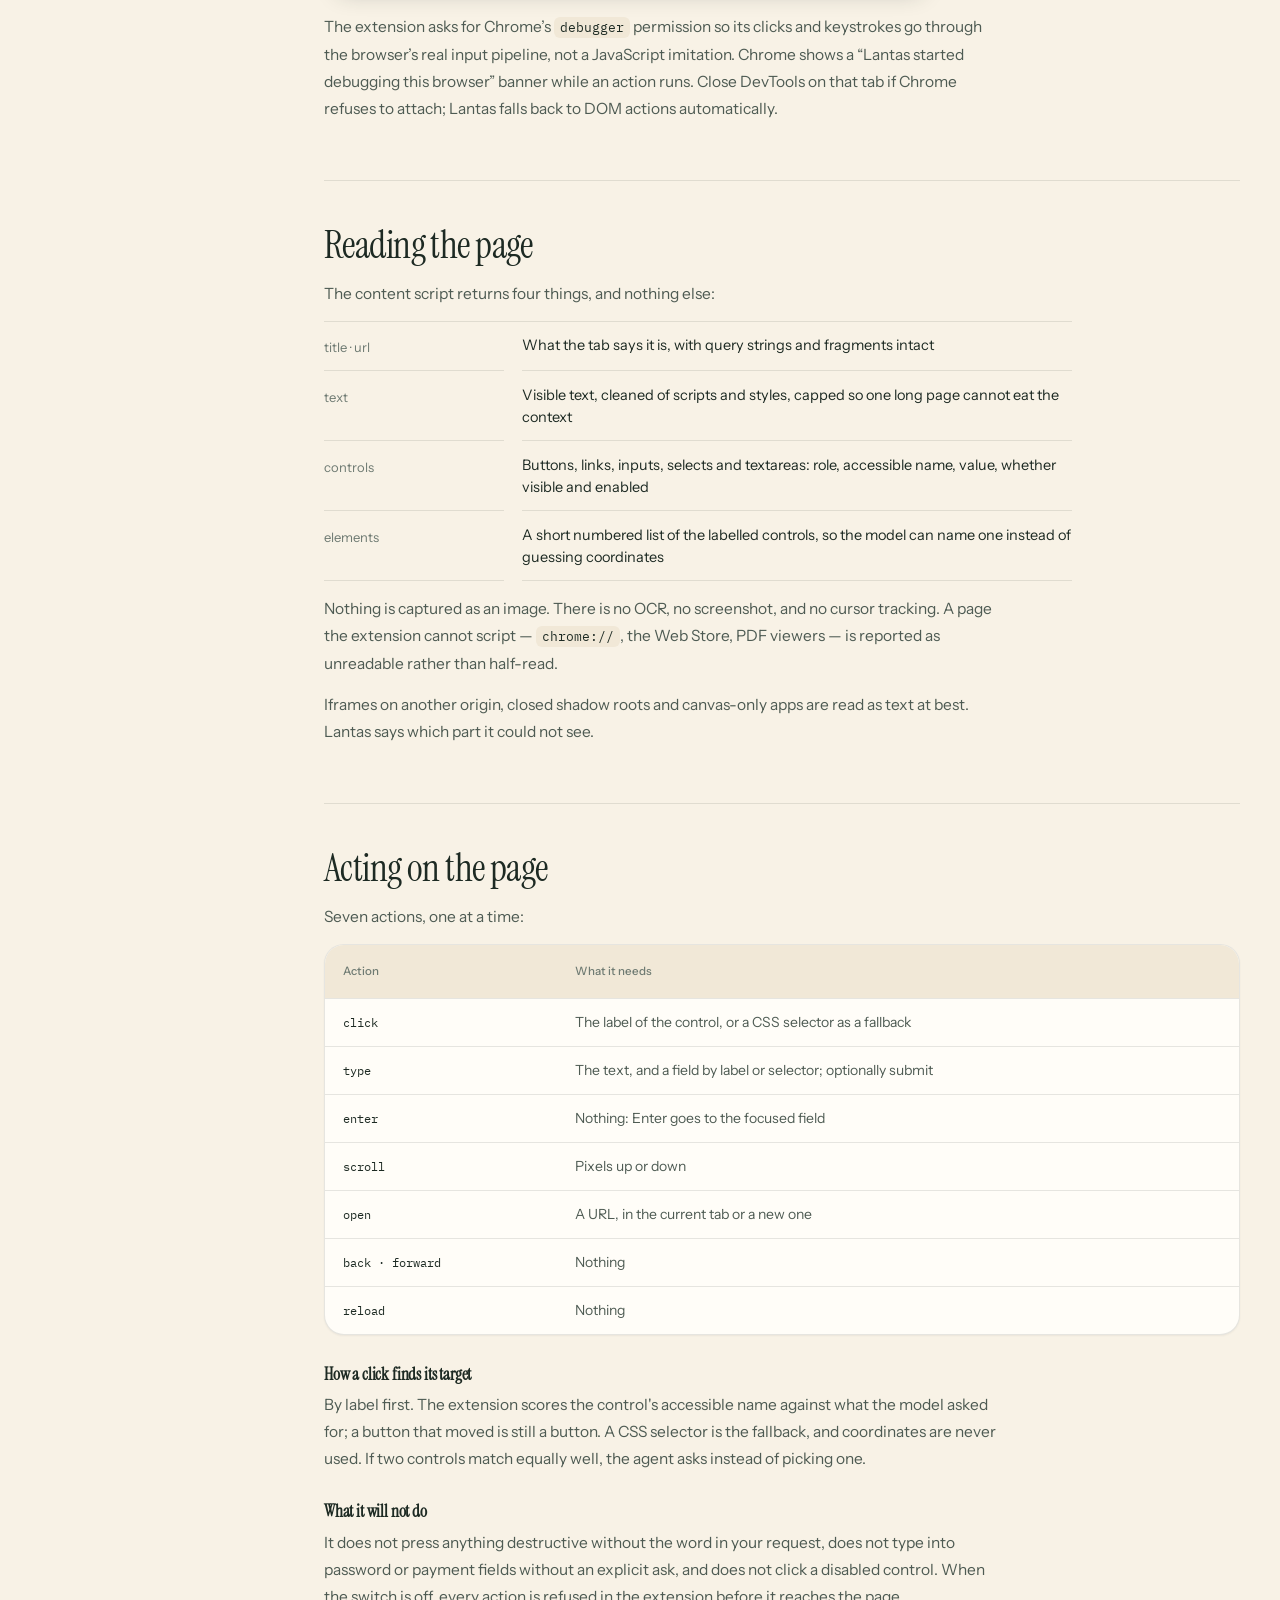
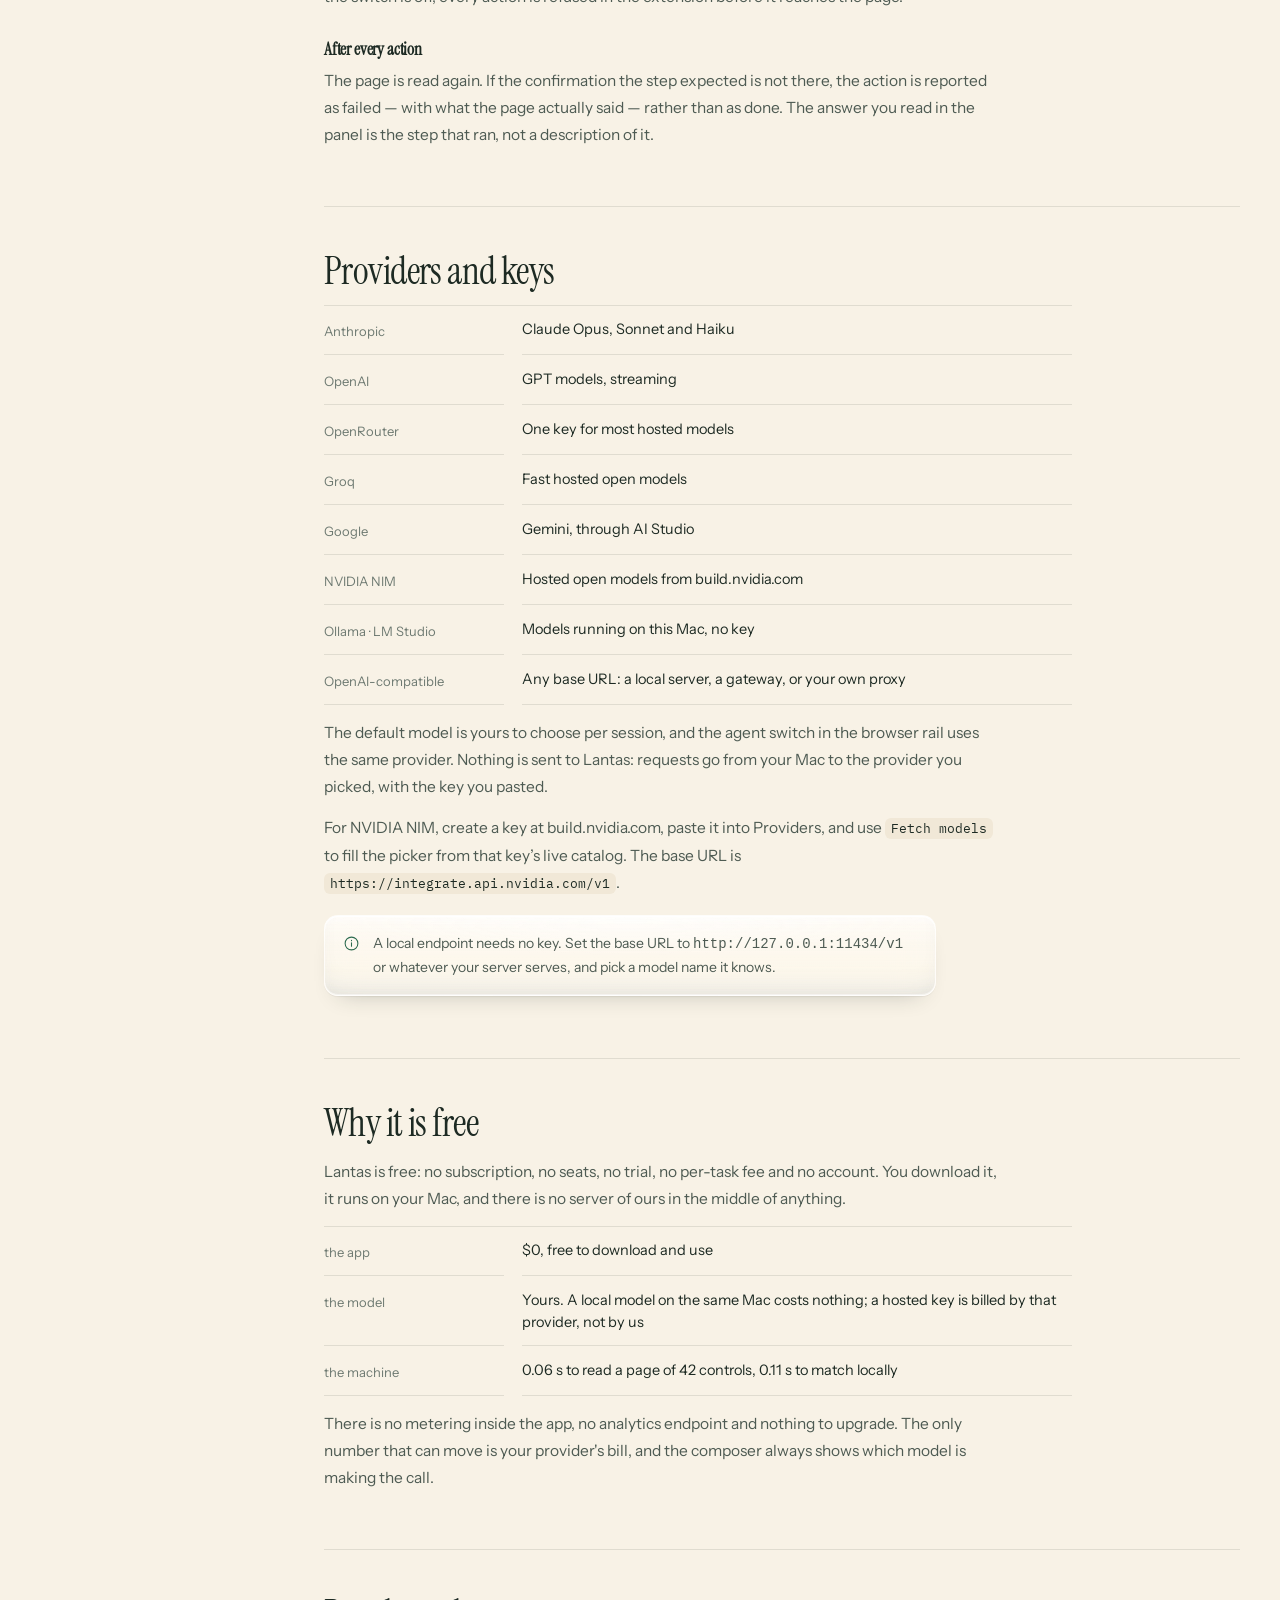
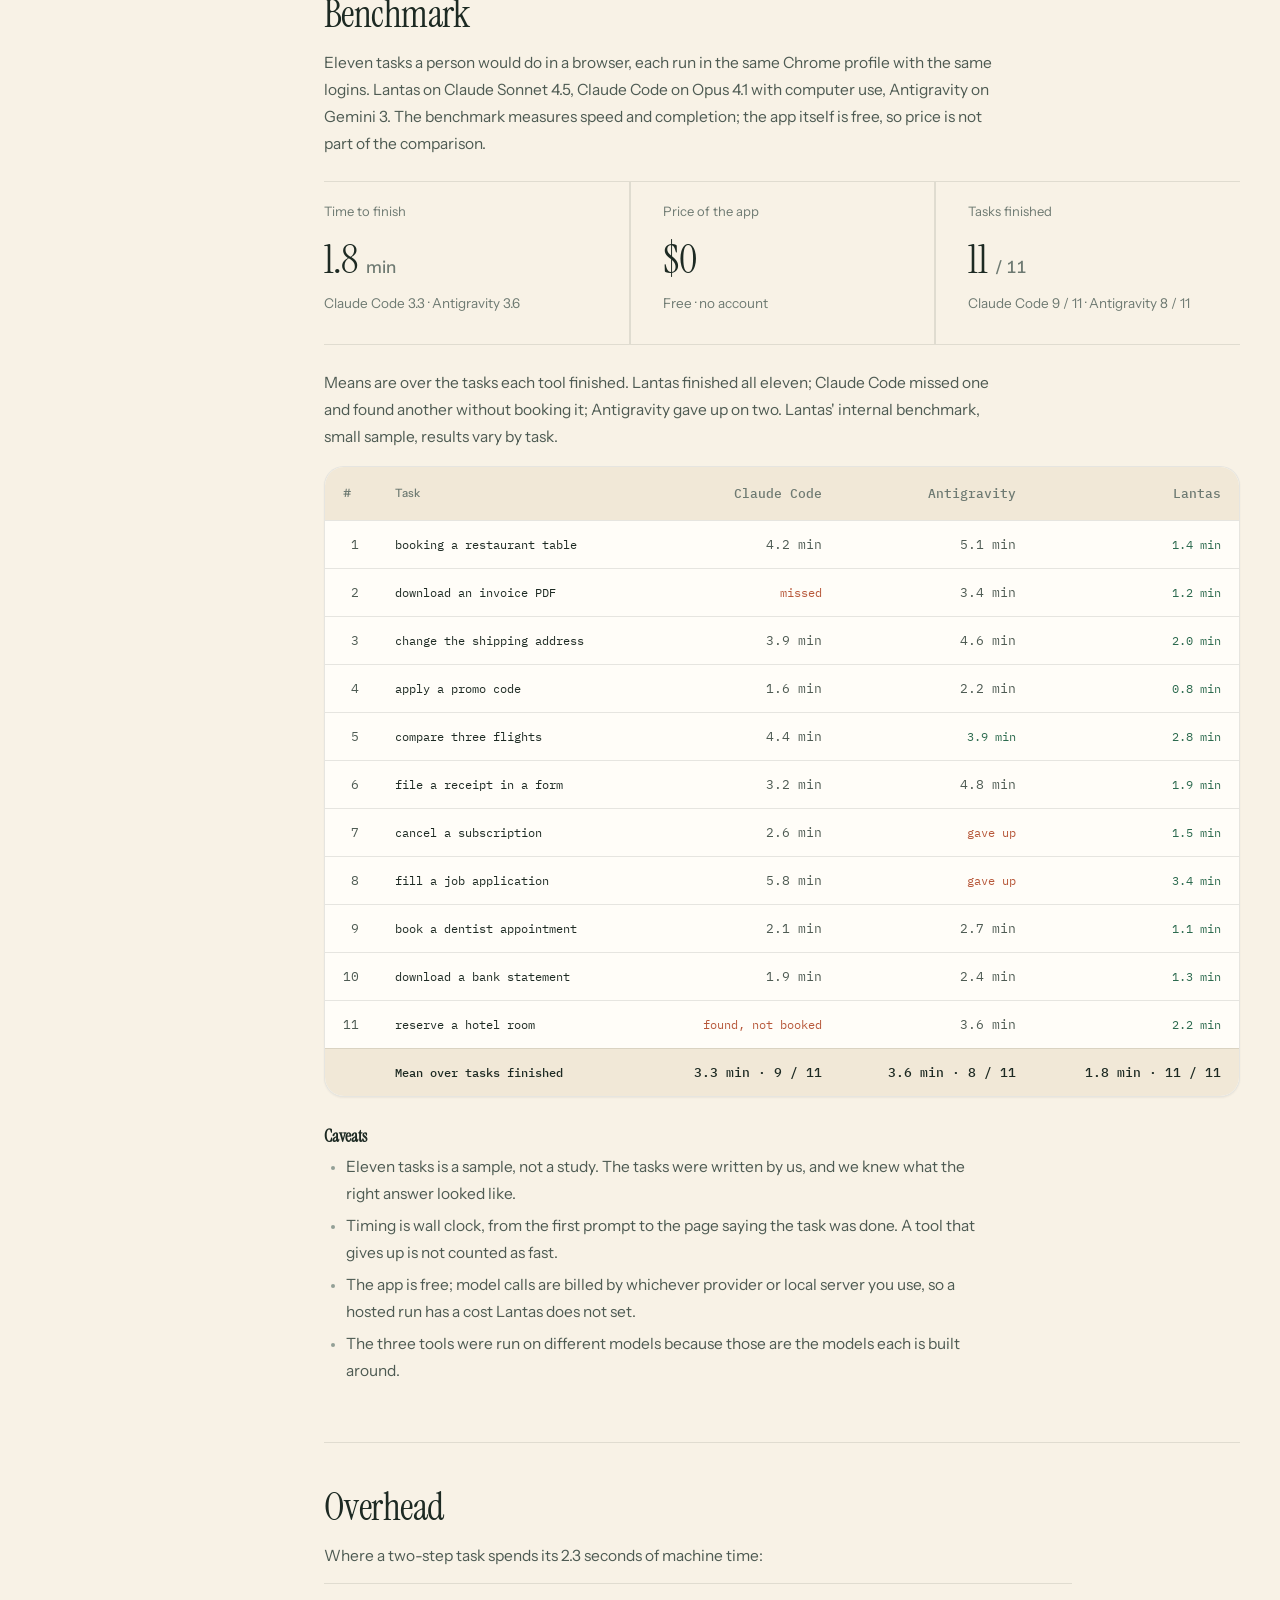
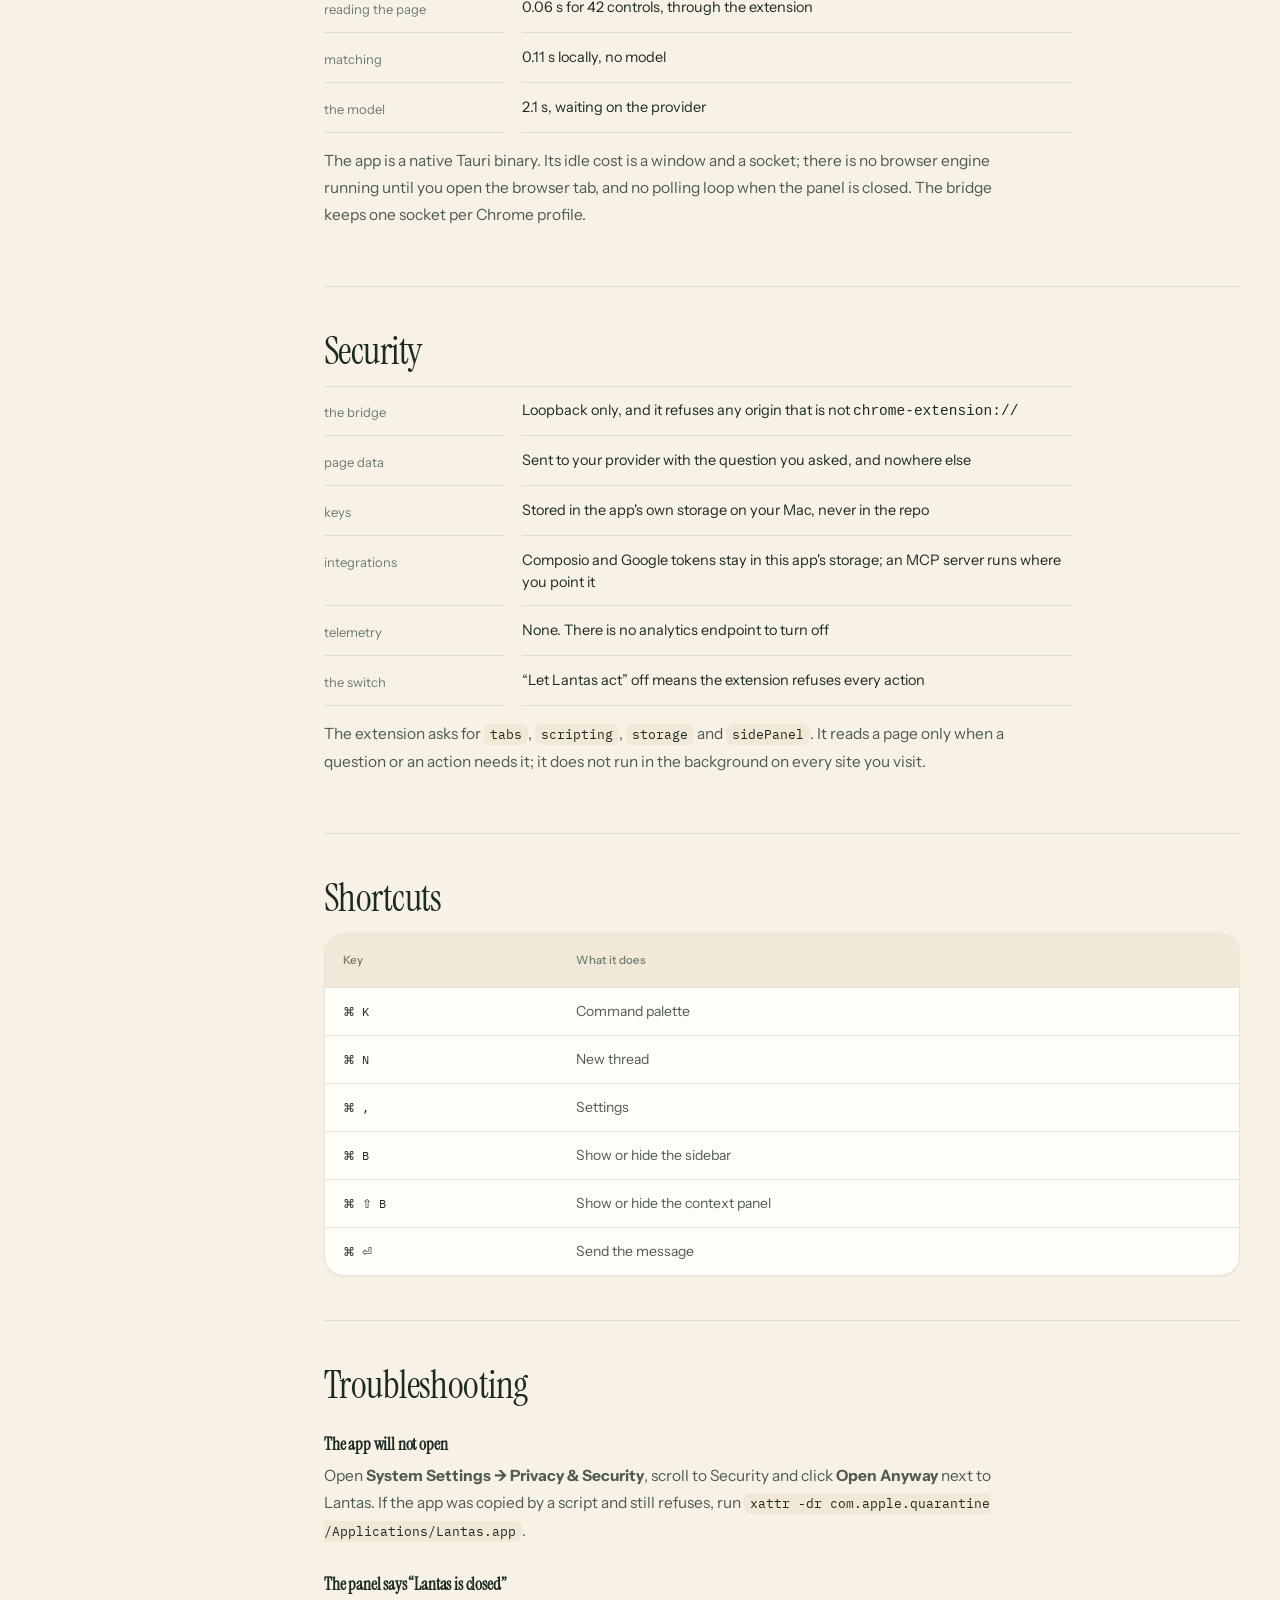
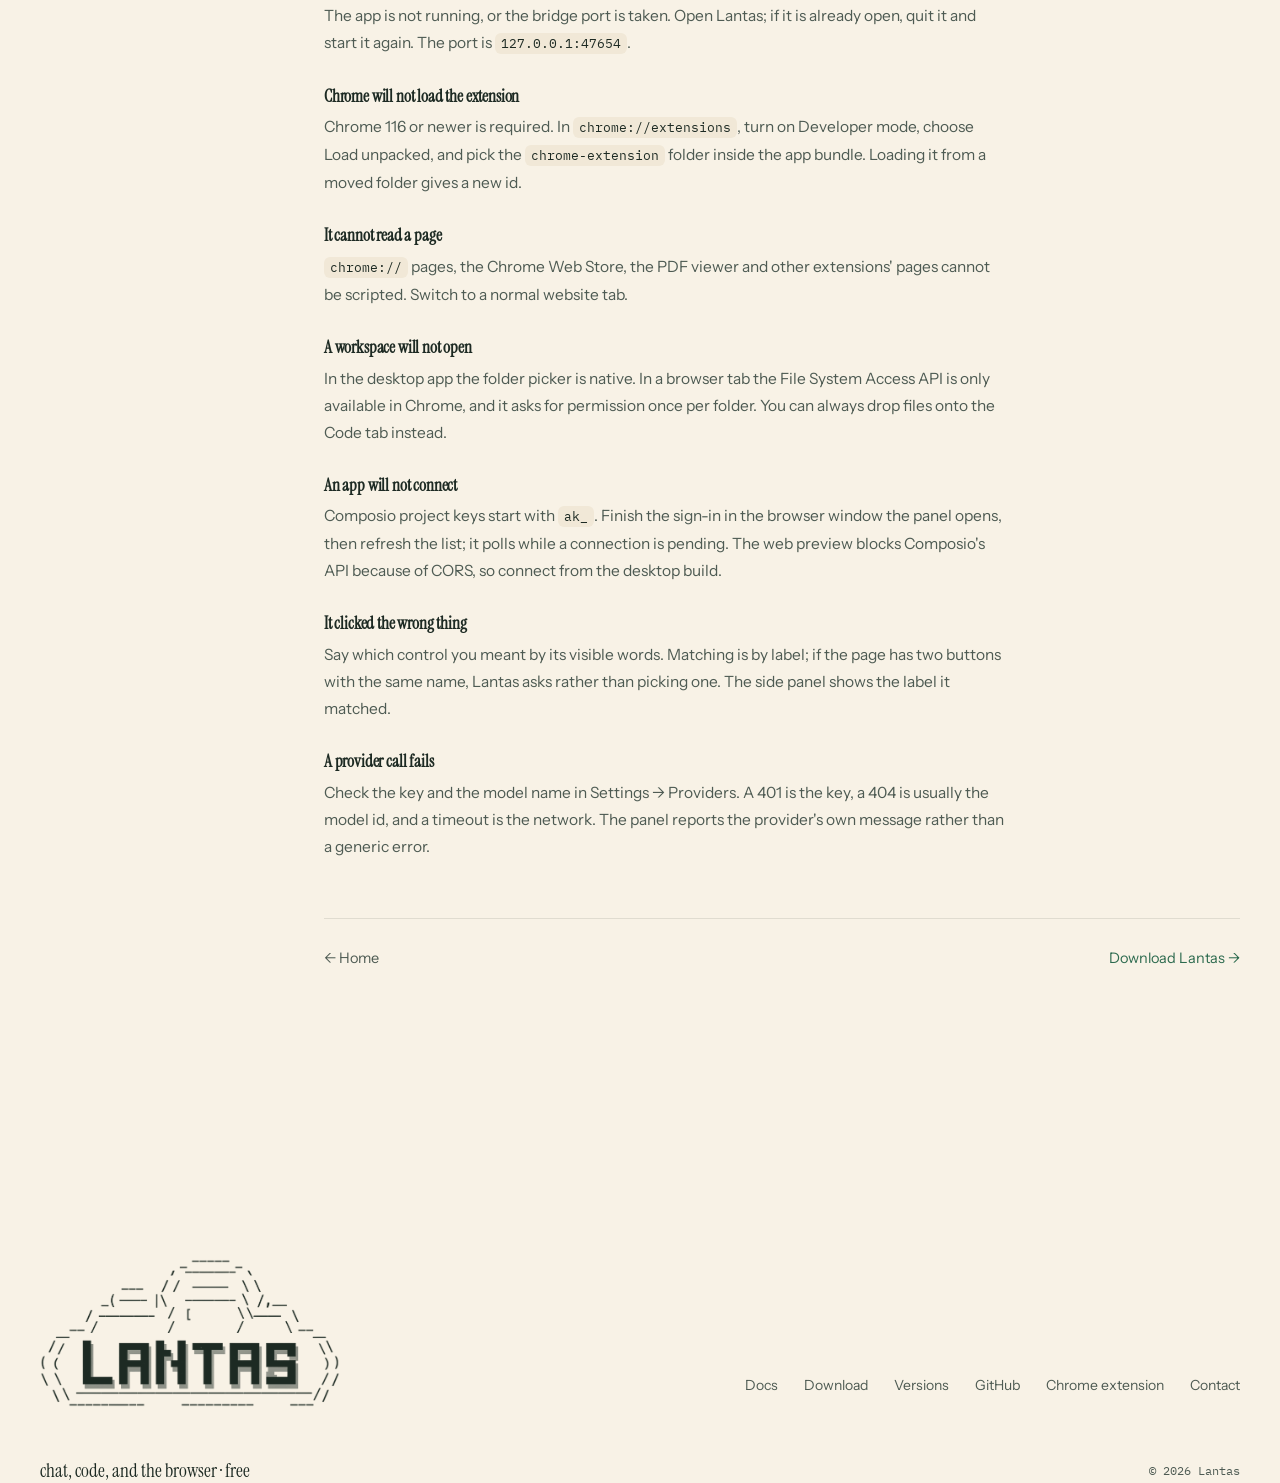
==== commit 86982b5e: "Publish the Lantas 1.0.6 site" ====
--- a/docs.html
+++ b/docs.html
@@ -115,14 +115,14 @@
       <p>Lantas is a macOS app. Download the dmg for Apple silicon from the releases page, open it, and drag <b>Lantas.app</b> to Applications. You need macOS 11 or newer, and Chrome 116 or newer for the extension.</p>
       <div class="cmdblock">
         <div class="row">
-          <span class="prompt">$</span><span>open ~/Downloads/Lantas-1.0.5-arm64.dmg</span>
-          <button class="cmd-copy" data-copy="open ~/Downloads/Lantas-1.0.5-arm64.dmg">
+          <span class="prompt">$</span><span>open ~/Downloads/<span data-file="dmg">Lantas-1.0.6-arm64.dmg</span></span>
+          <button class="cmd-copy" data-copy="open ~/Downloads/Lantas-1.0.6-arm64.dmg">
             <svg viewBox="0 0 24 24" fill="none" stroke="currentColor" stroke-width="1.5" stroke-linecap="round" stroke-linejoin="round"><rect x="9" y="9" width="11" height="11" rx="2"/><path d="M6 15H5a2 2 0 0 1-2-2V5a2 2 0 0 1 2-2h8a2 2 0 0 1 2 2v1"/></svg>
             <span class="label">copy</span>
           </button>
         </div>
       </div>
-      <p>Or take <code>Lantas-1.0.5-arm64.app.zip</code> and unzip it into Applications. The Chrome extension is inside the app at <code>Contents/Resources/chrome-extension</code>, and the app shows you the folder.</p>
+      <p>Or take <code data-file="app">Lantas-1.0.6-arm64.app.zip</code> and unzip it into Applications. The Chrome extension is inside the app at <code>Contents/Resources/chrome-extension</code>, and the app shows you the folder.</p>
       <p>Nothing is built on your machine, and no toolchain is needed.</p>
       <div class="callout">
         <svg viewBox="0 0 24 24" fill="none" stroke="currentColor" stroke-width="1.5" stroke-linecap="round" stroke-linejoin="round"><circle cx="12" cy="12" r="9"/><path d="M12 11v5M12 7.5v.5"/></svg>
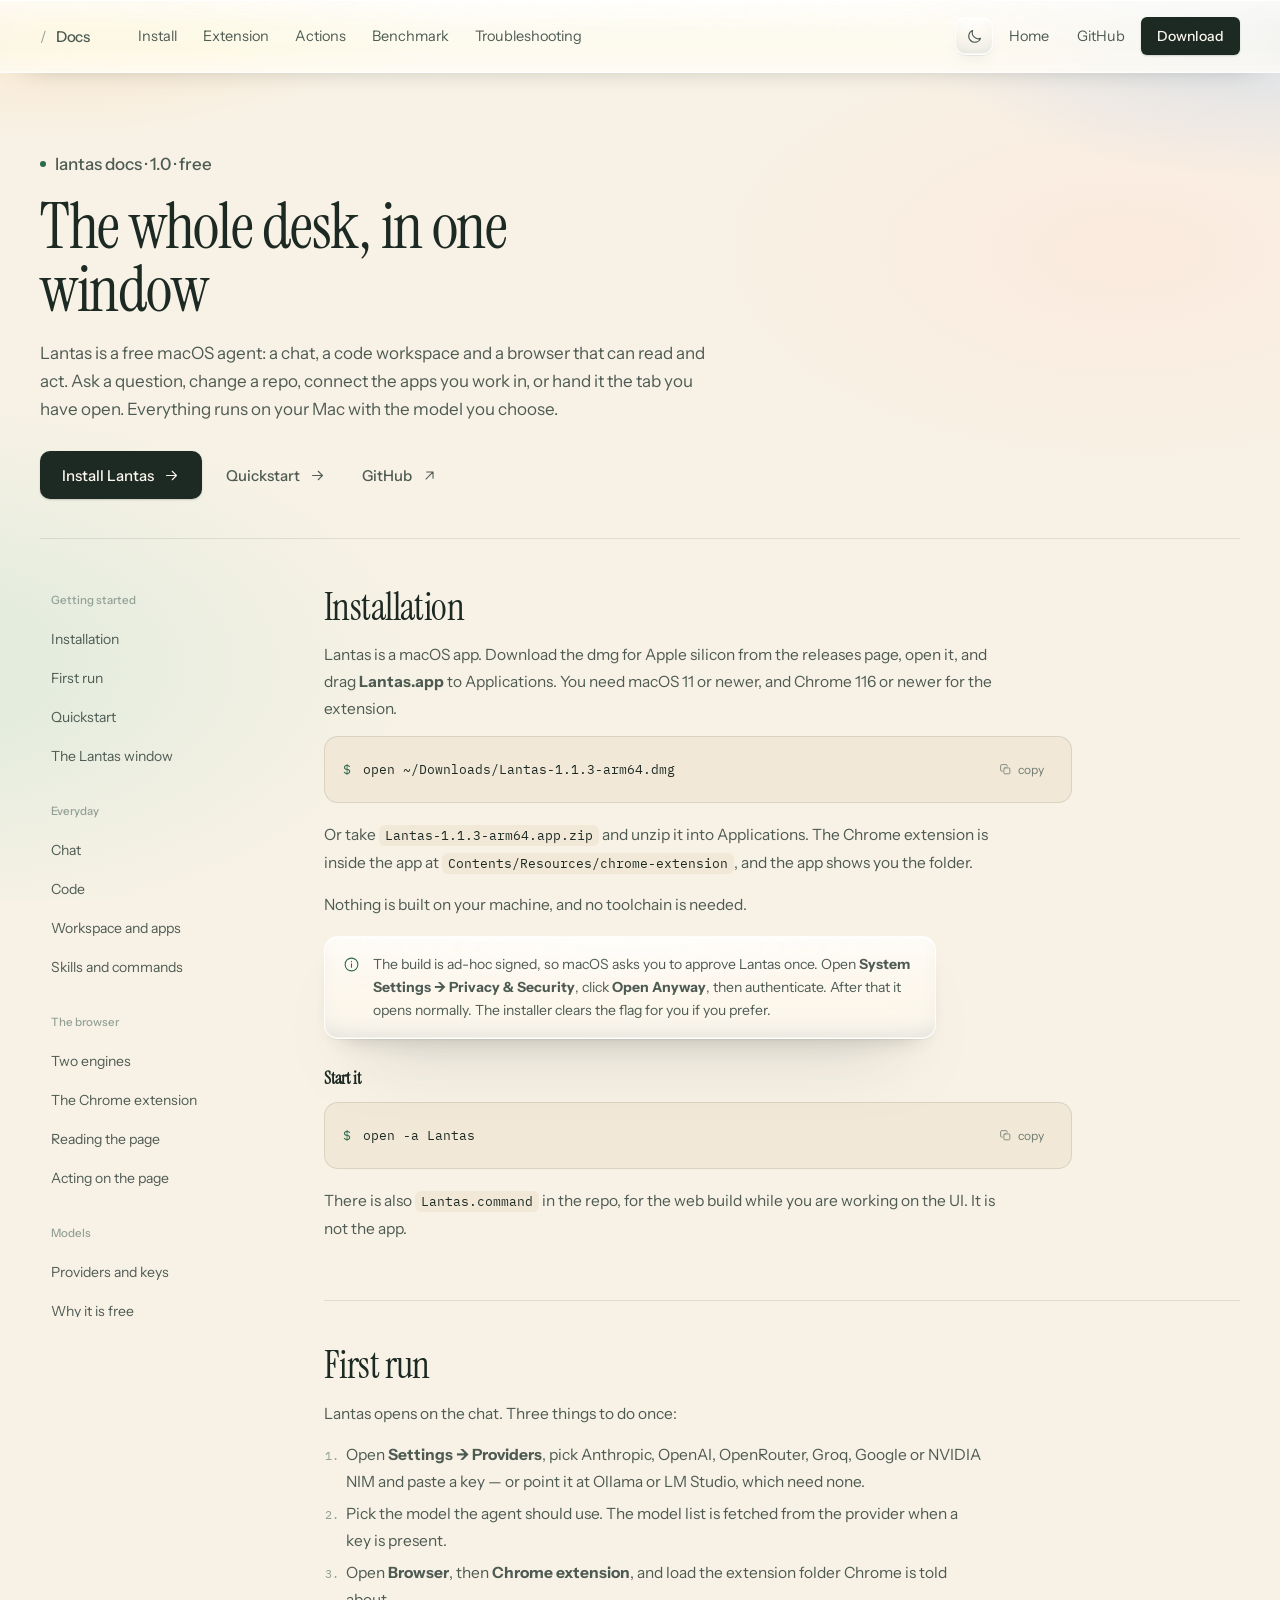
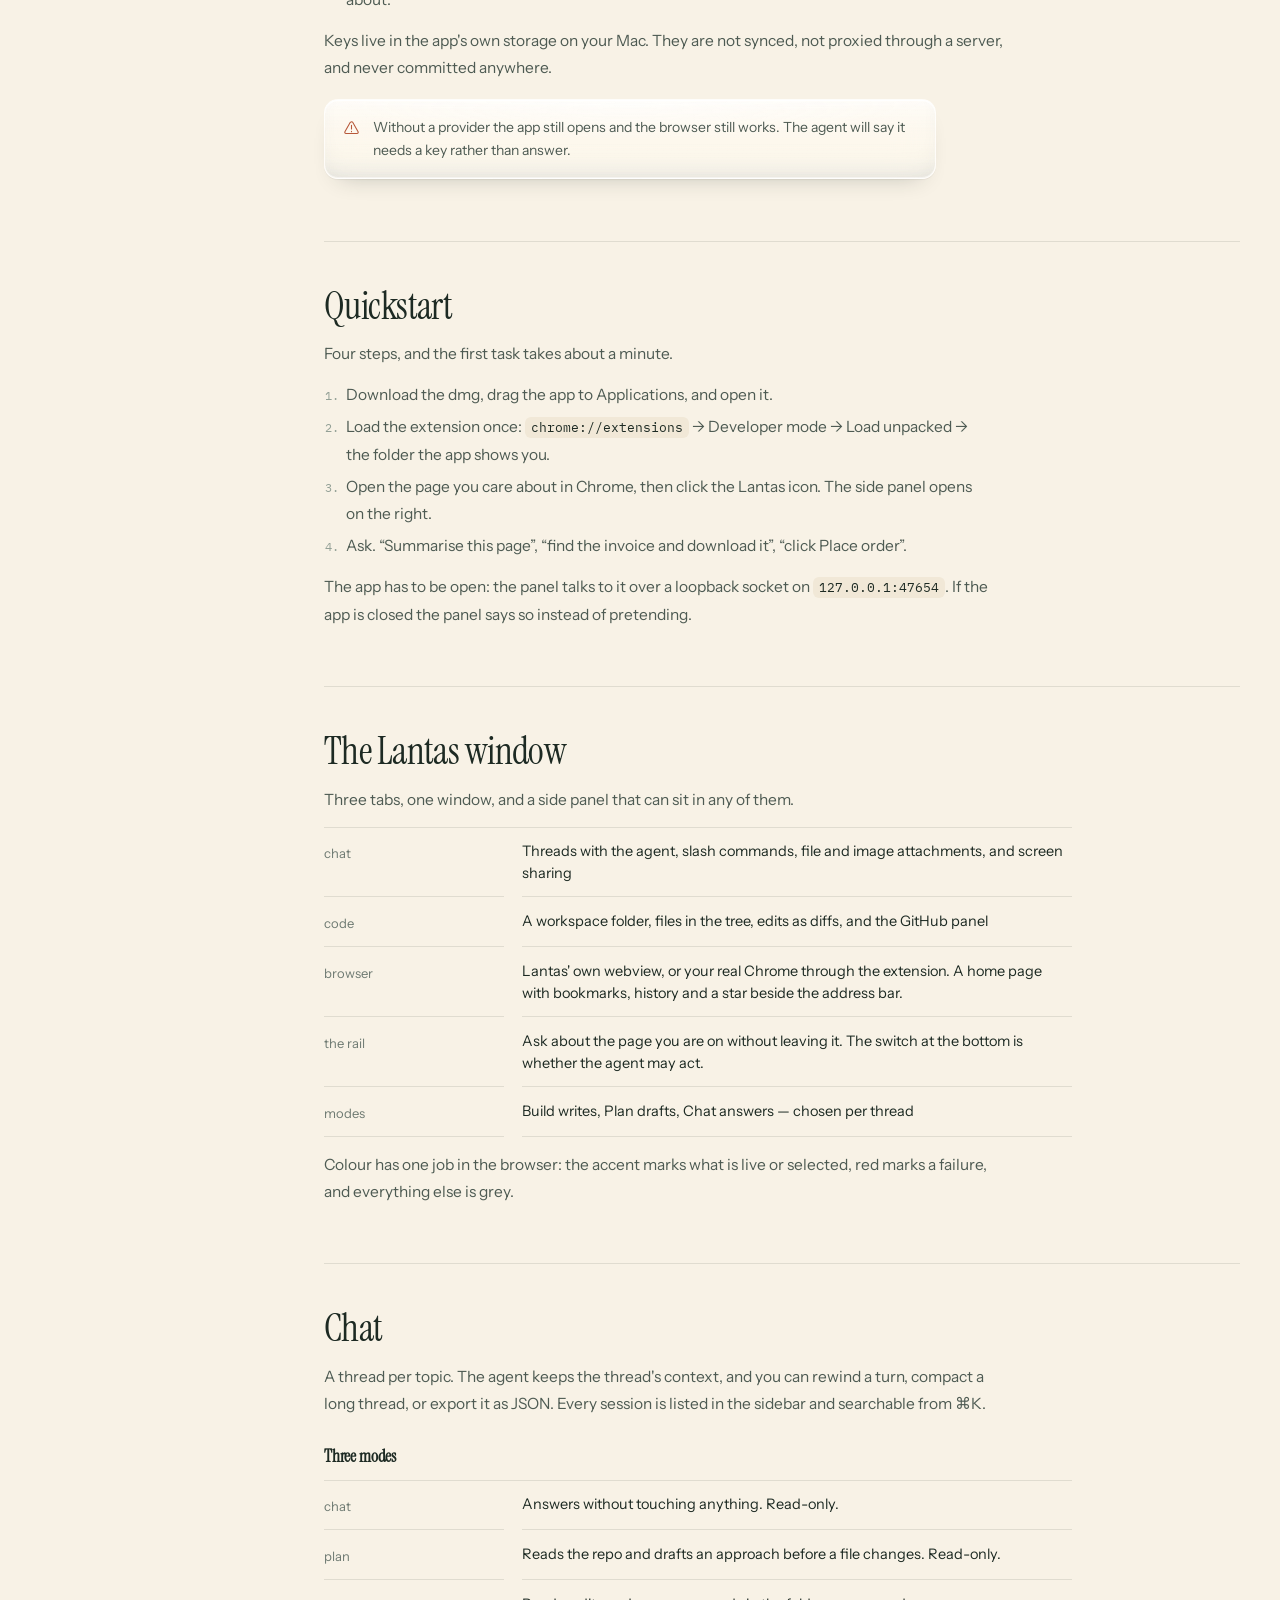
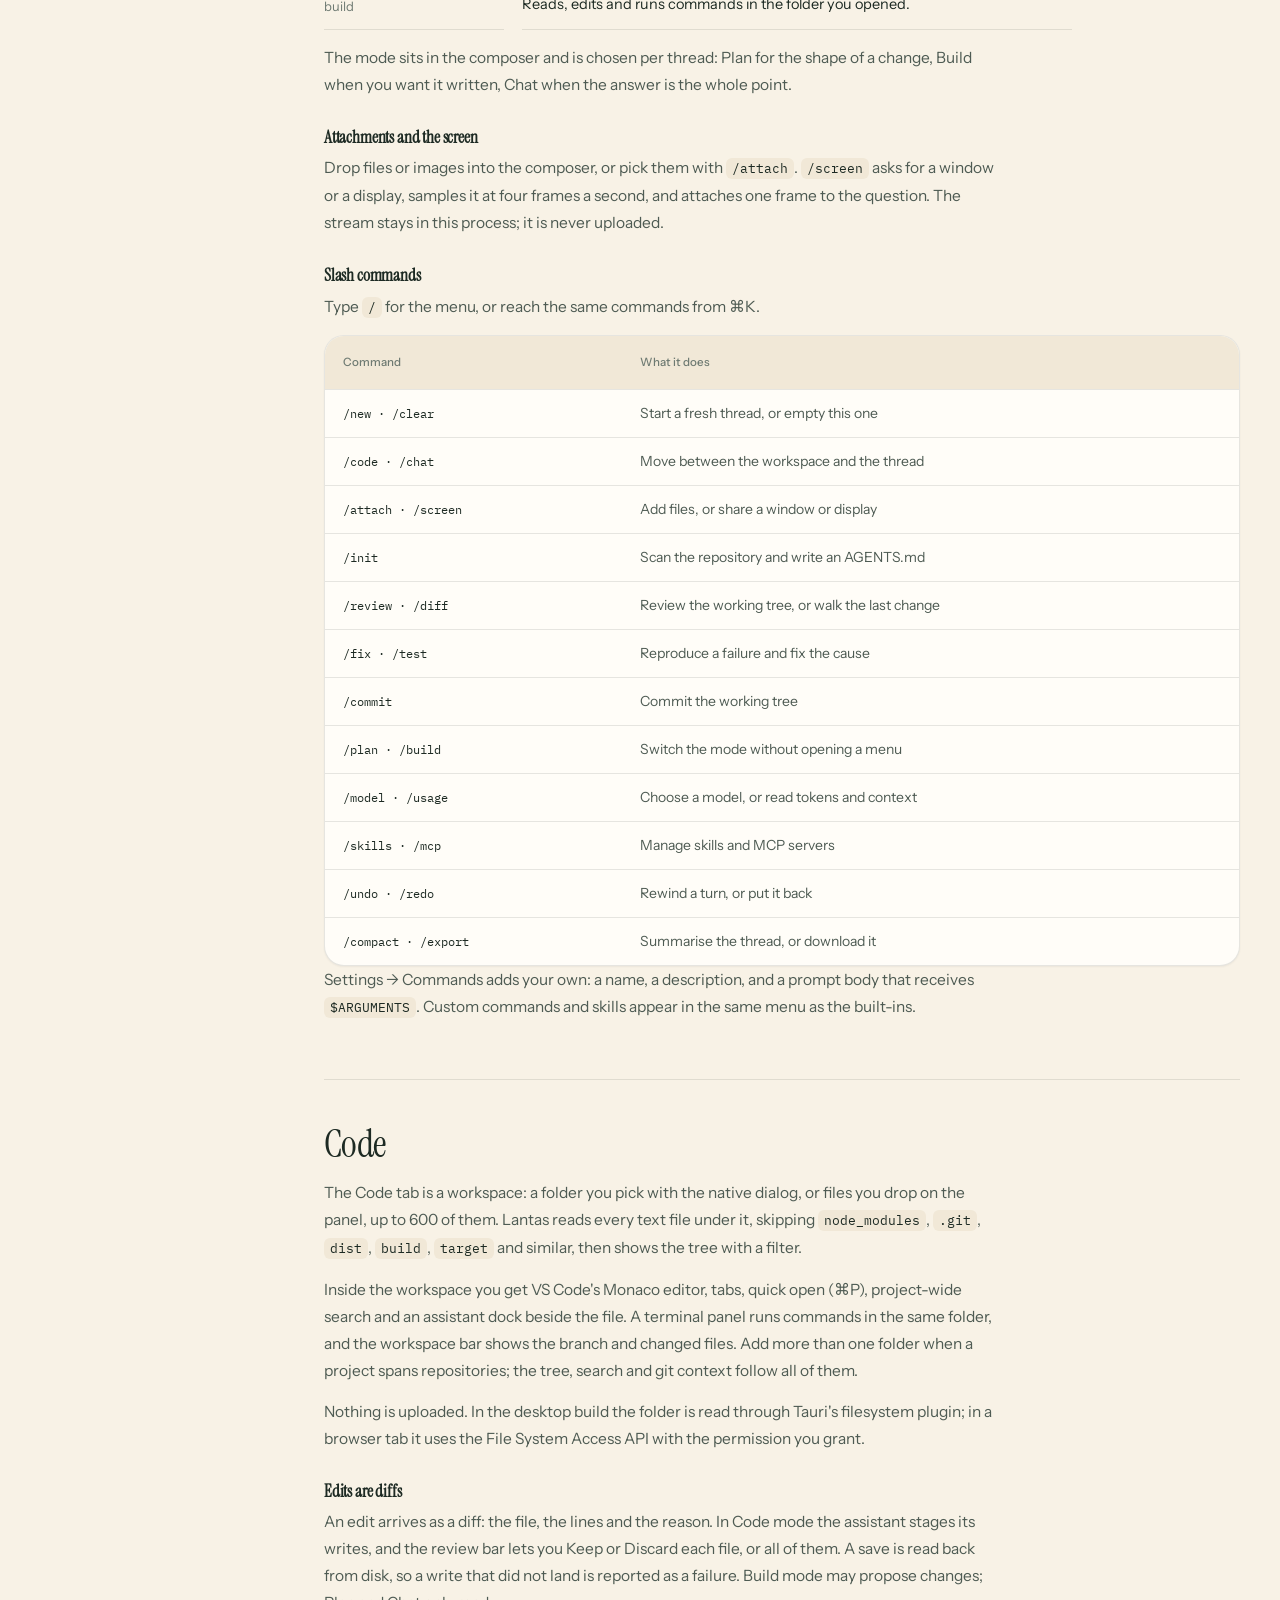
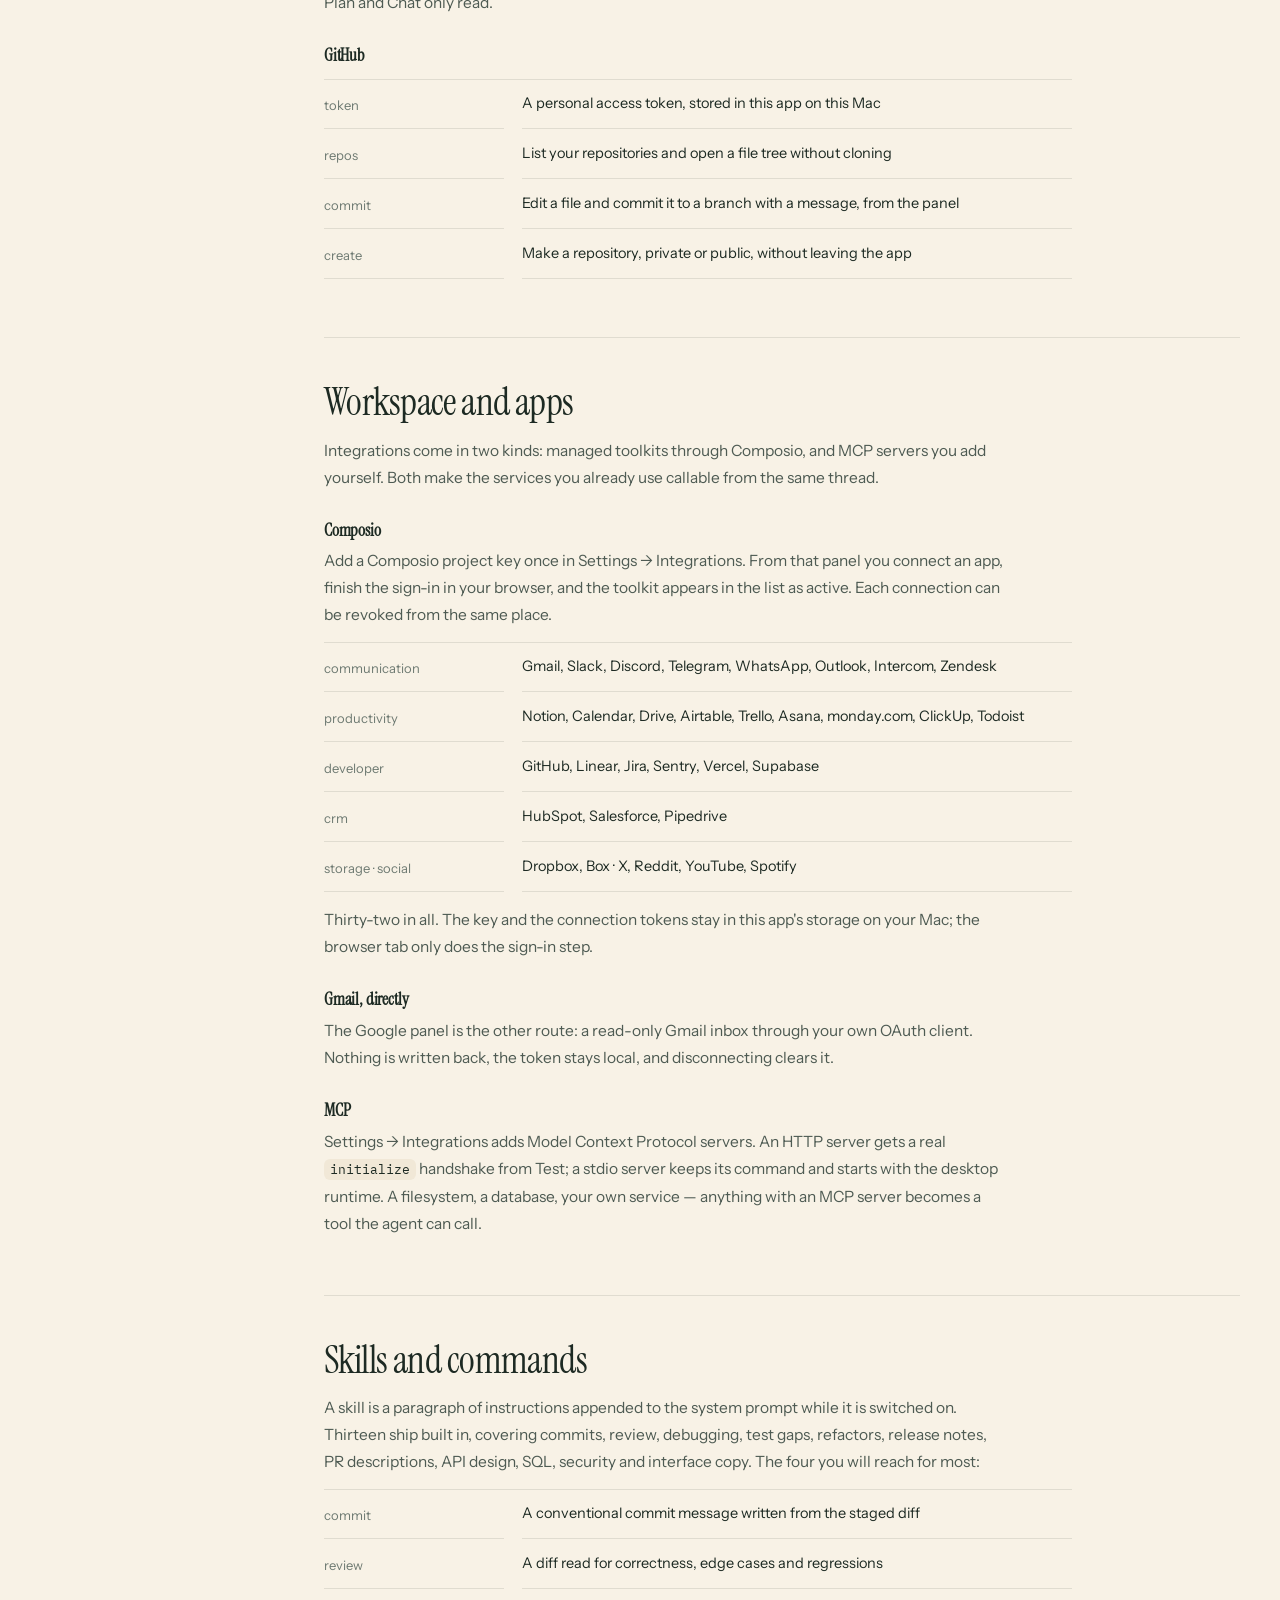
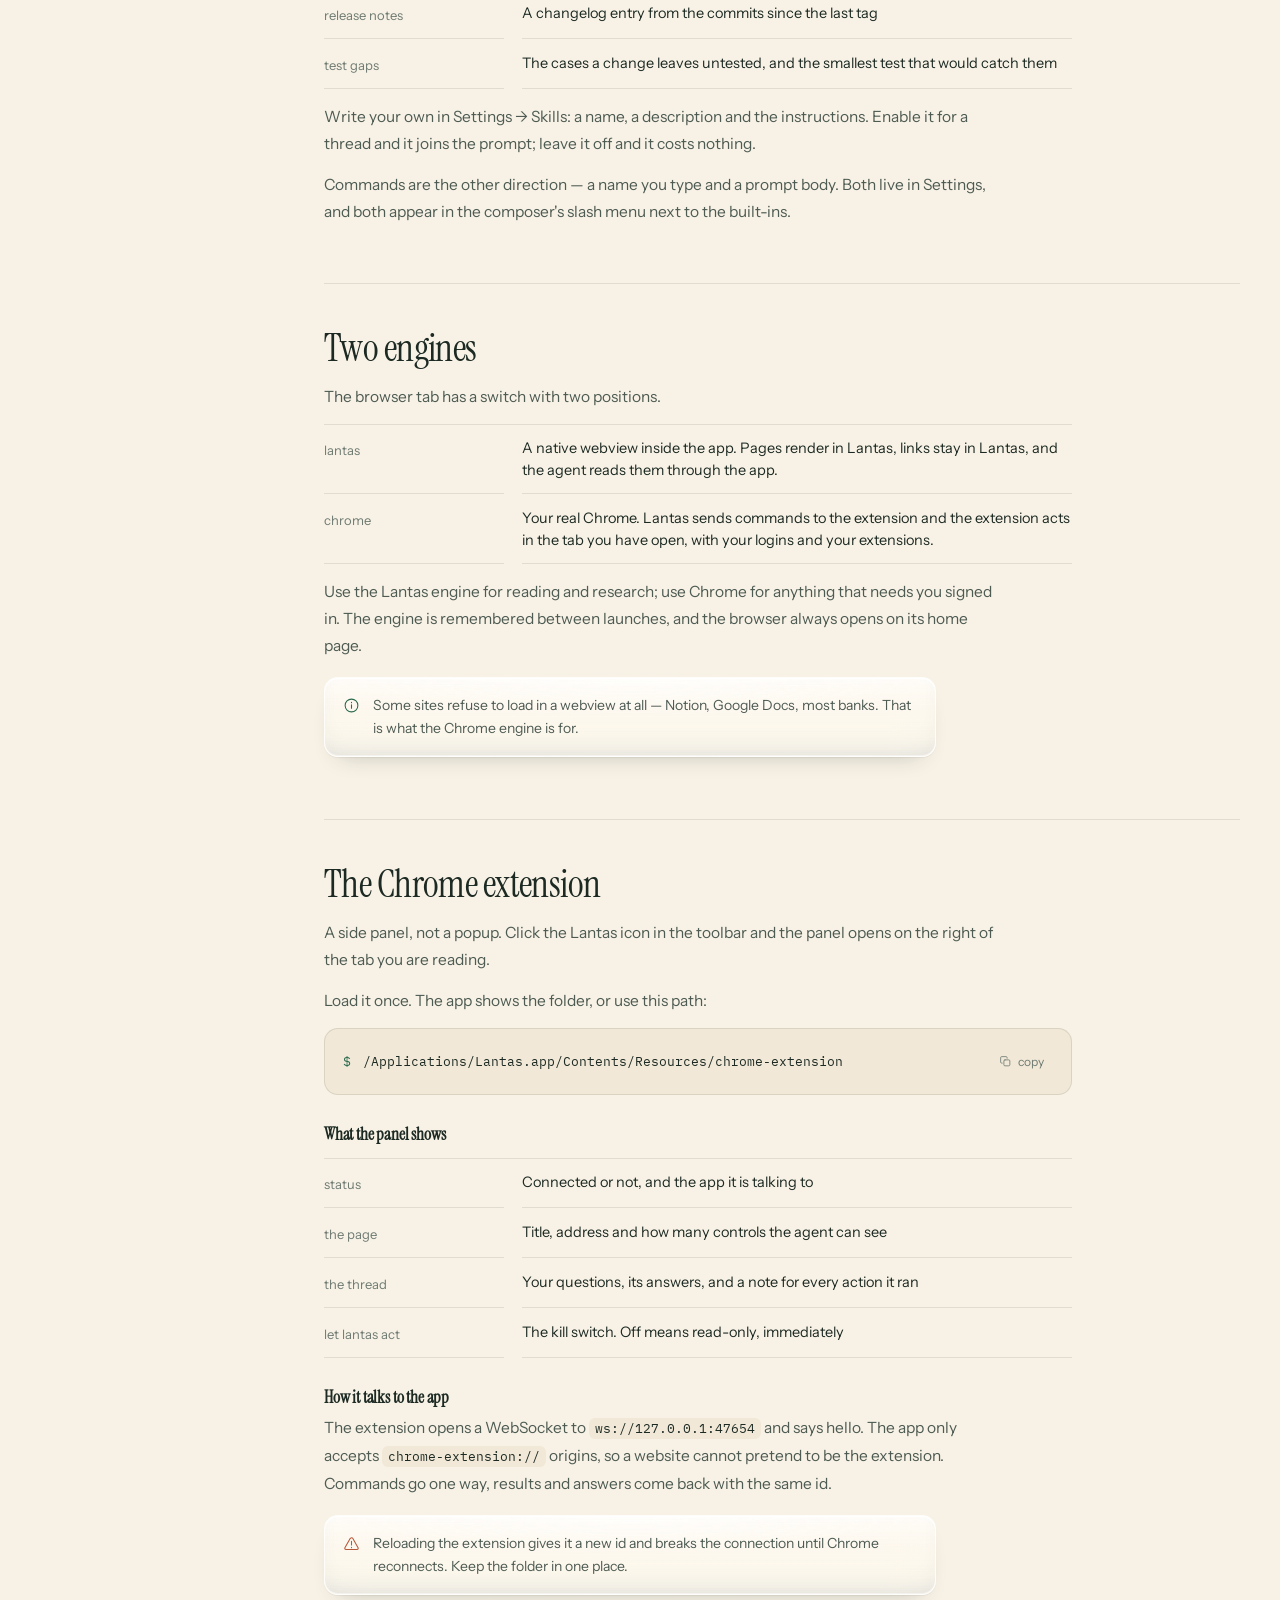
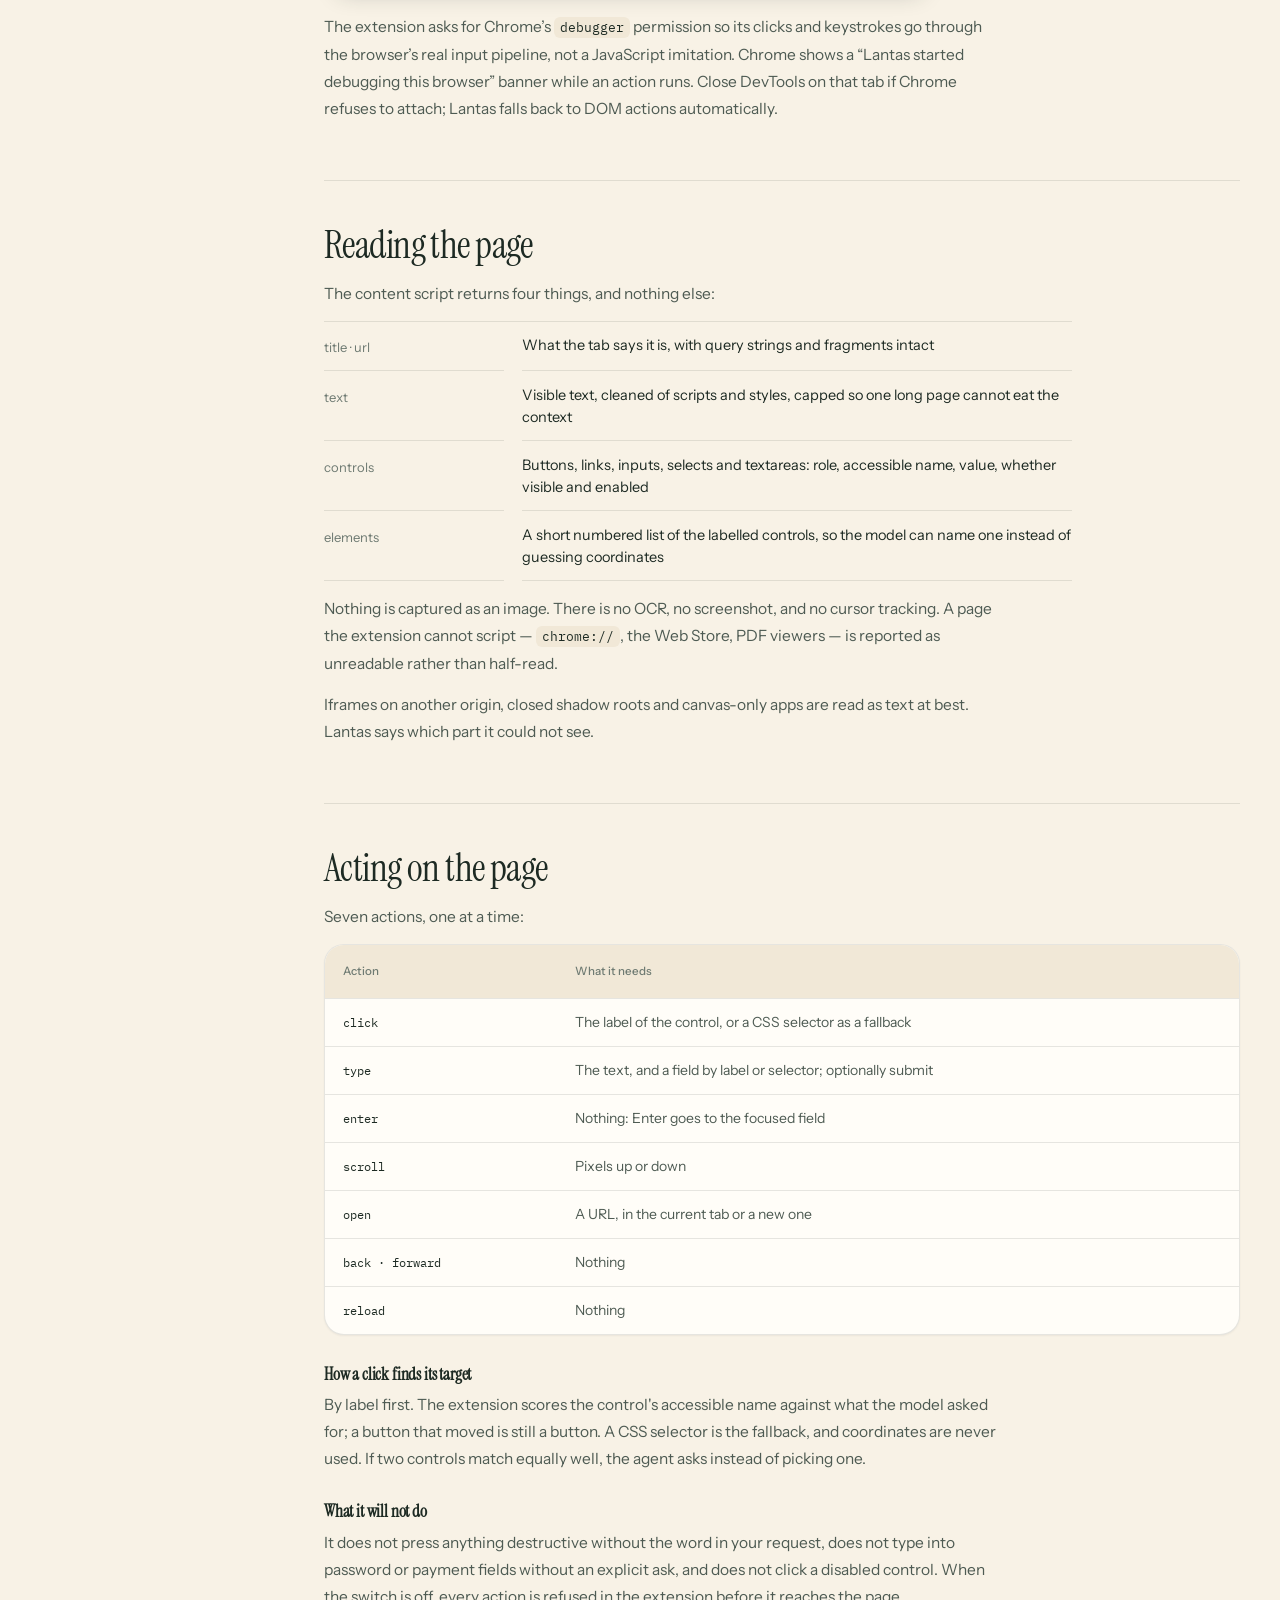
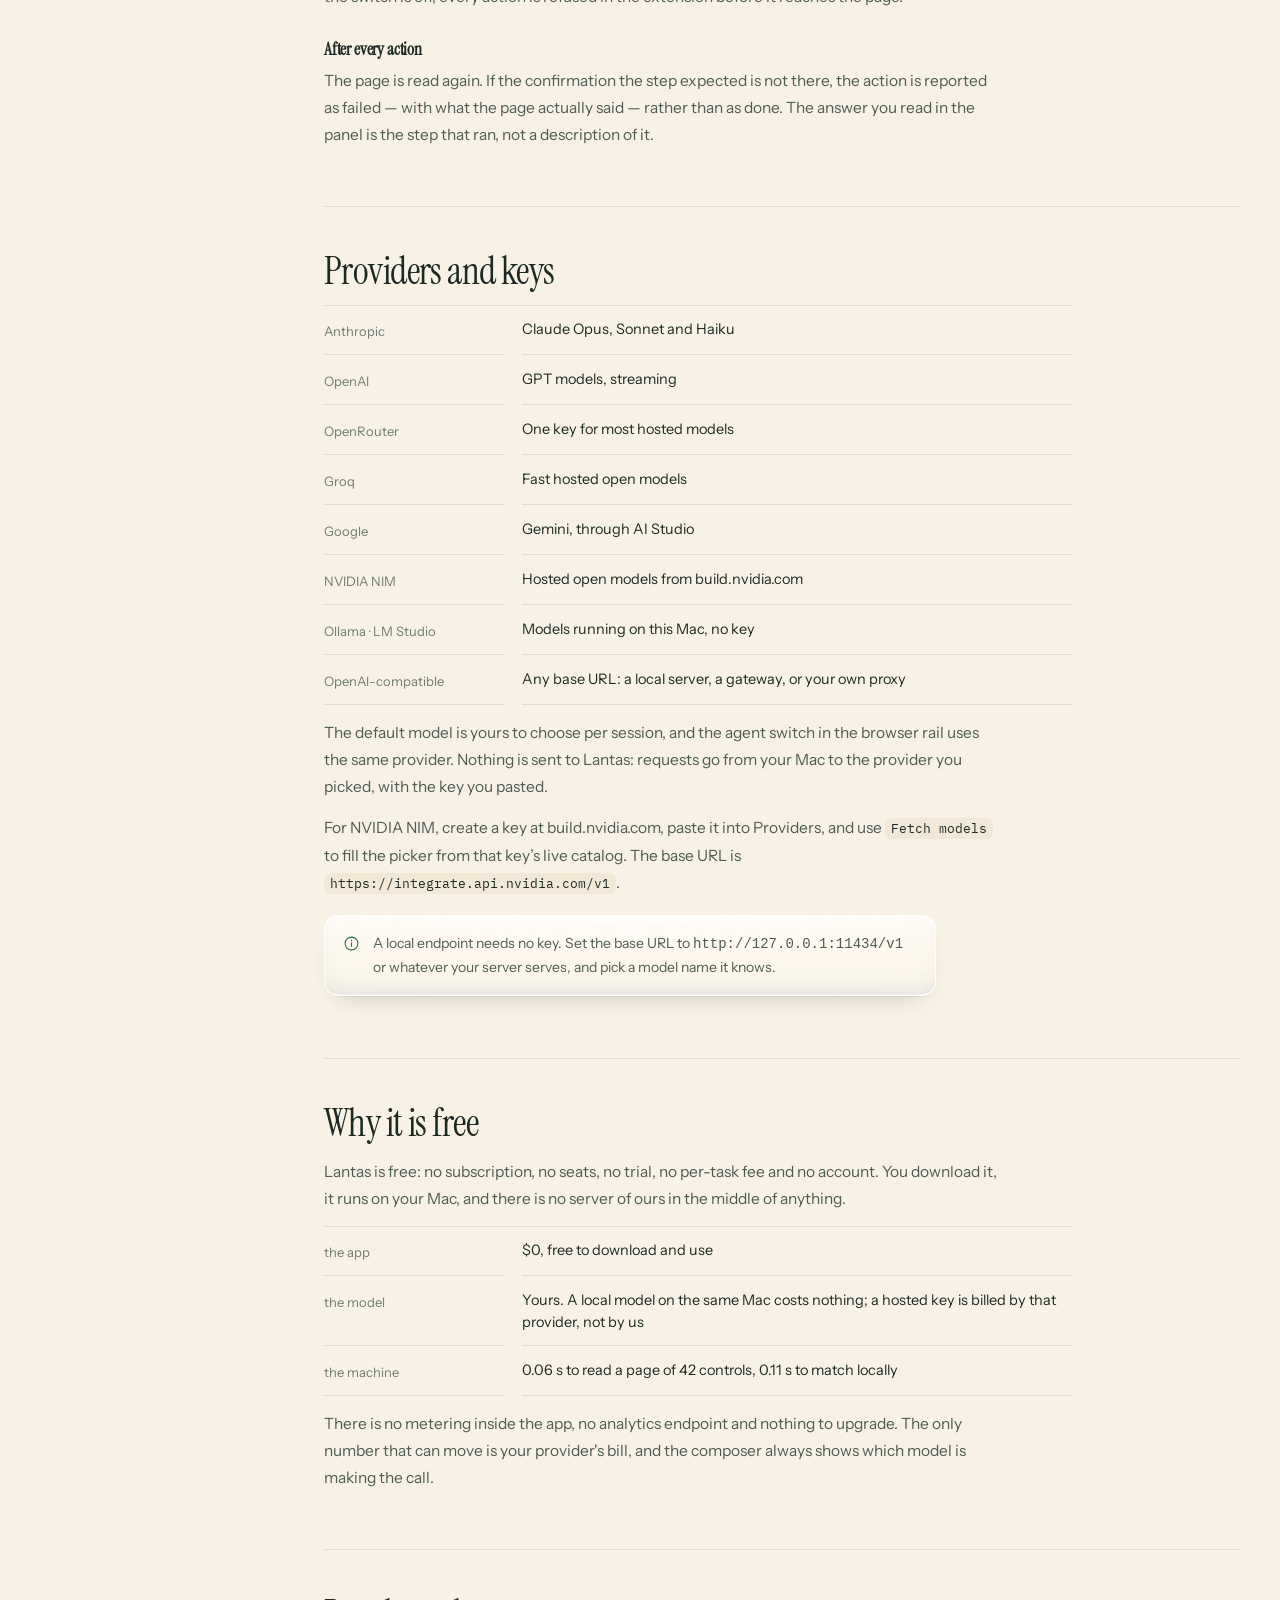
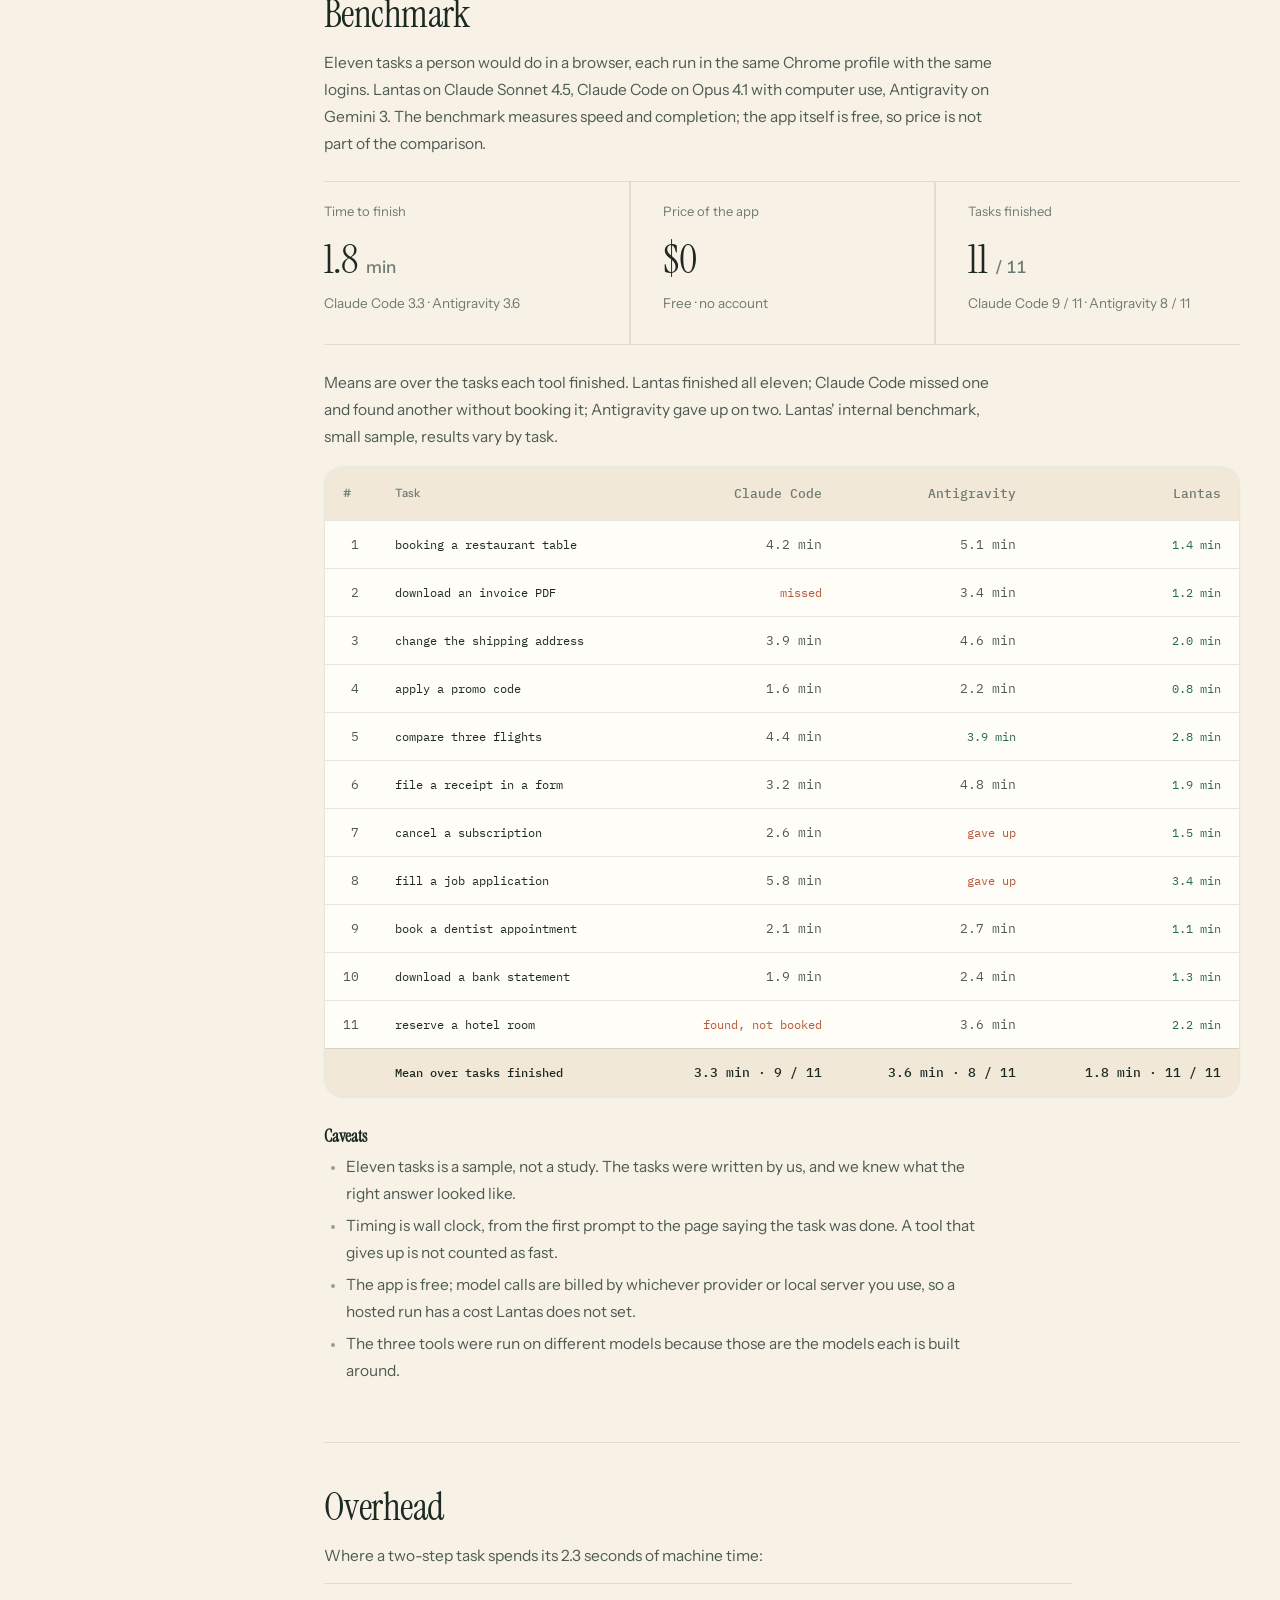
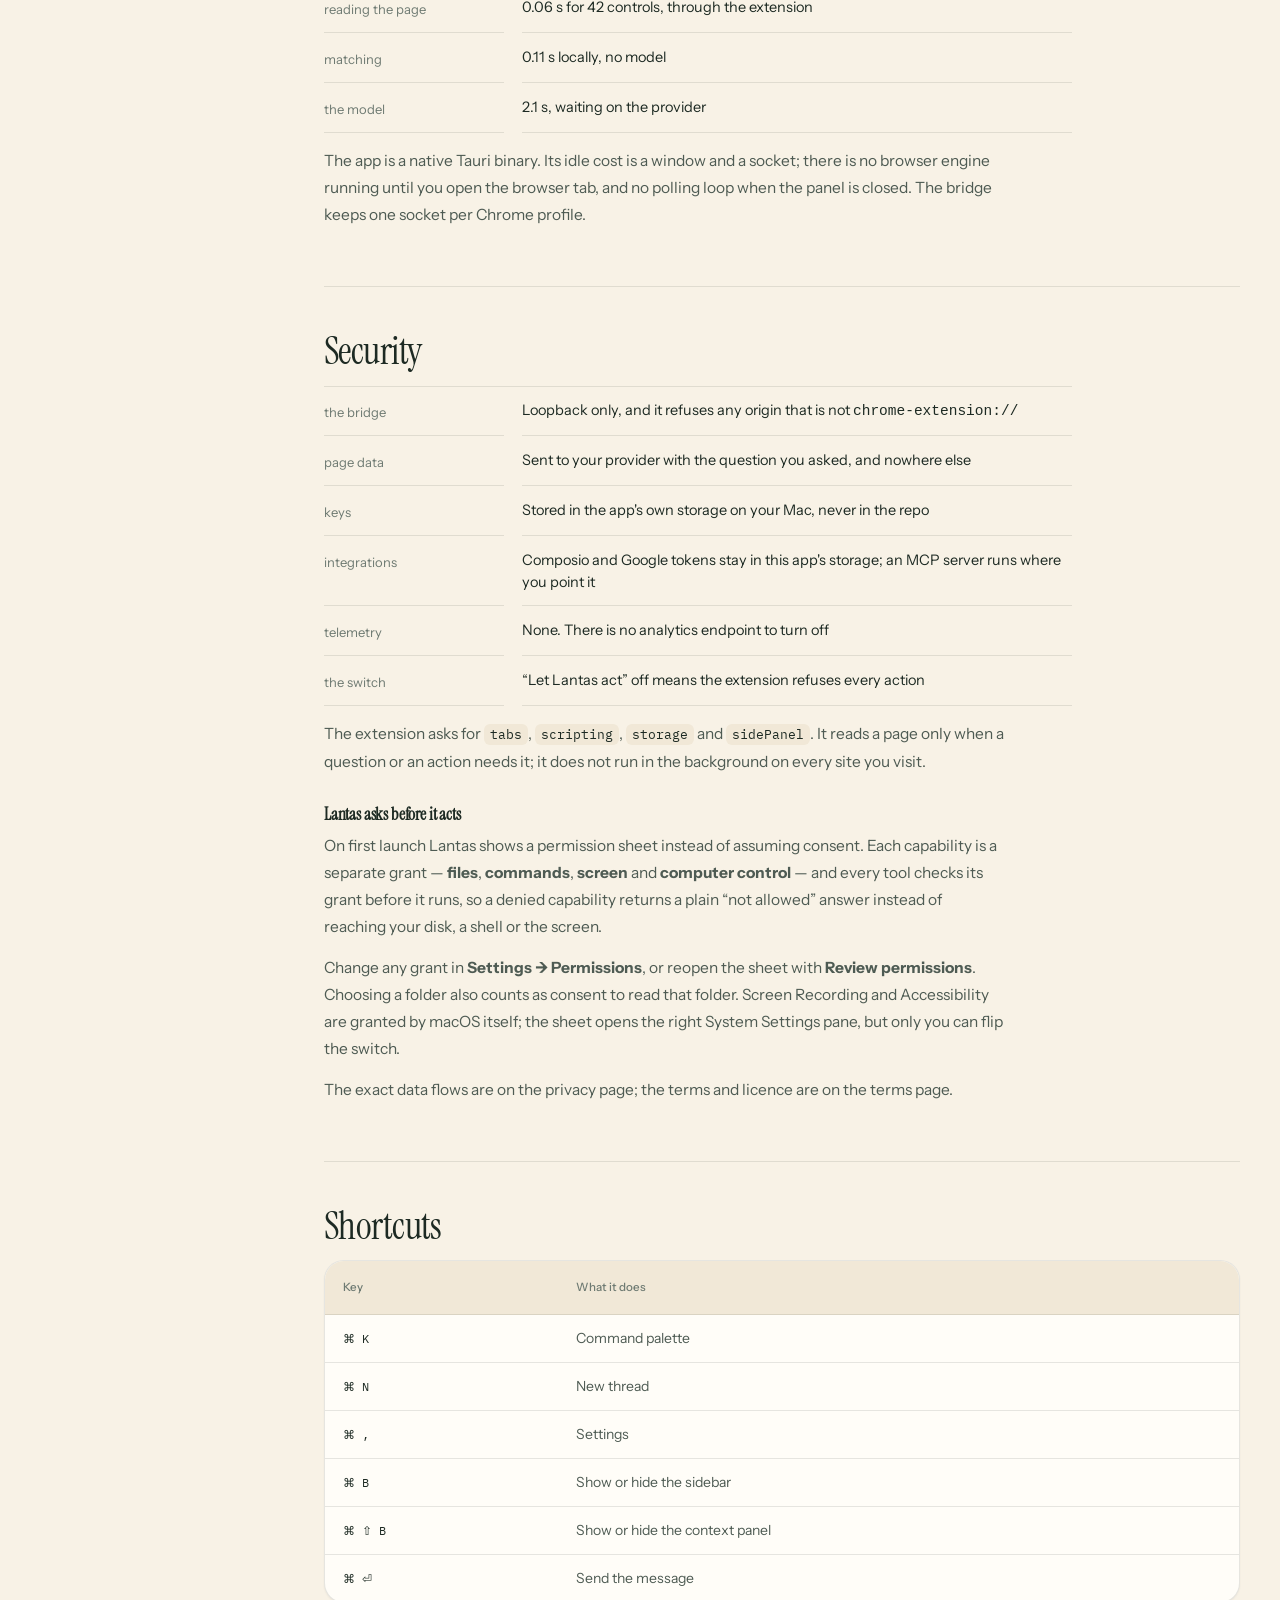
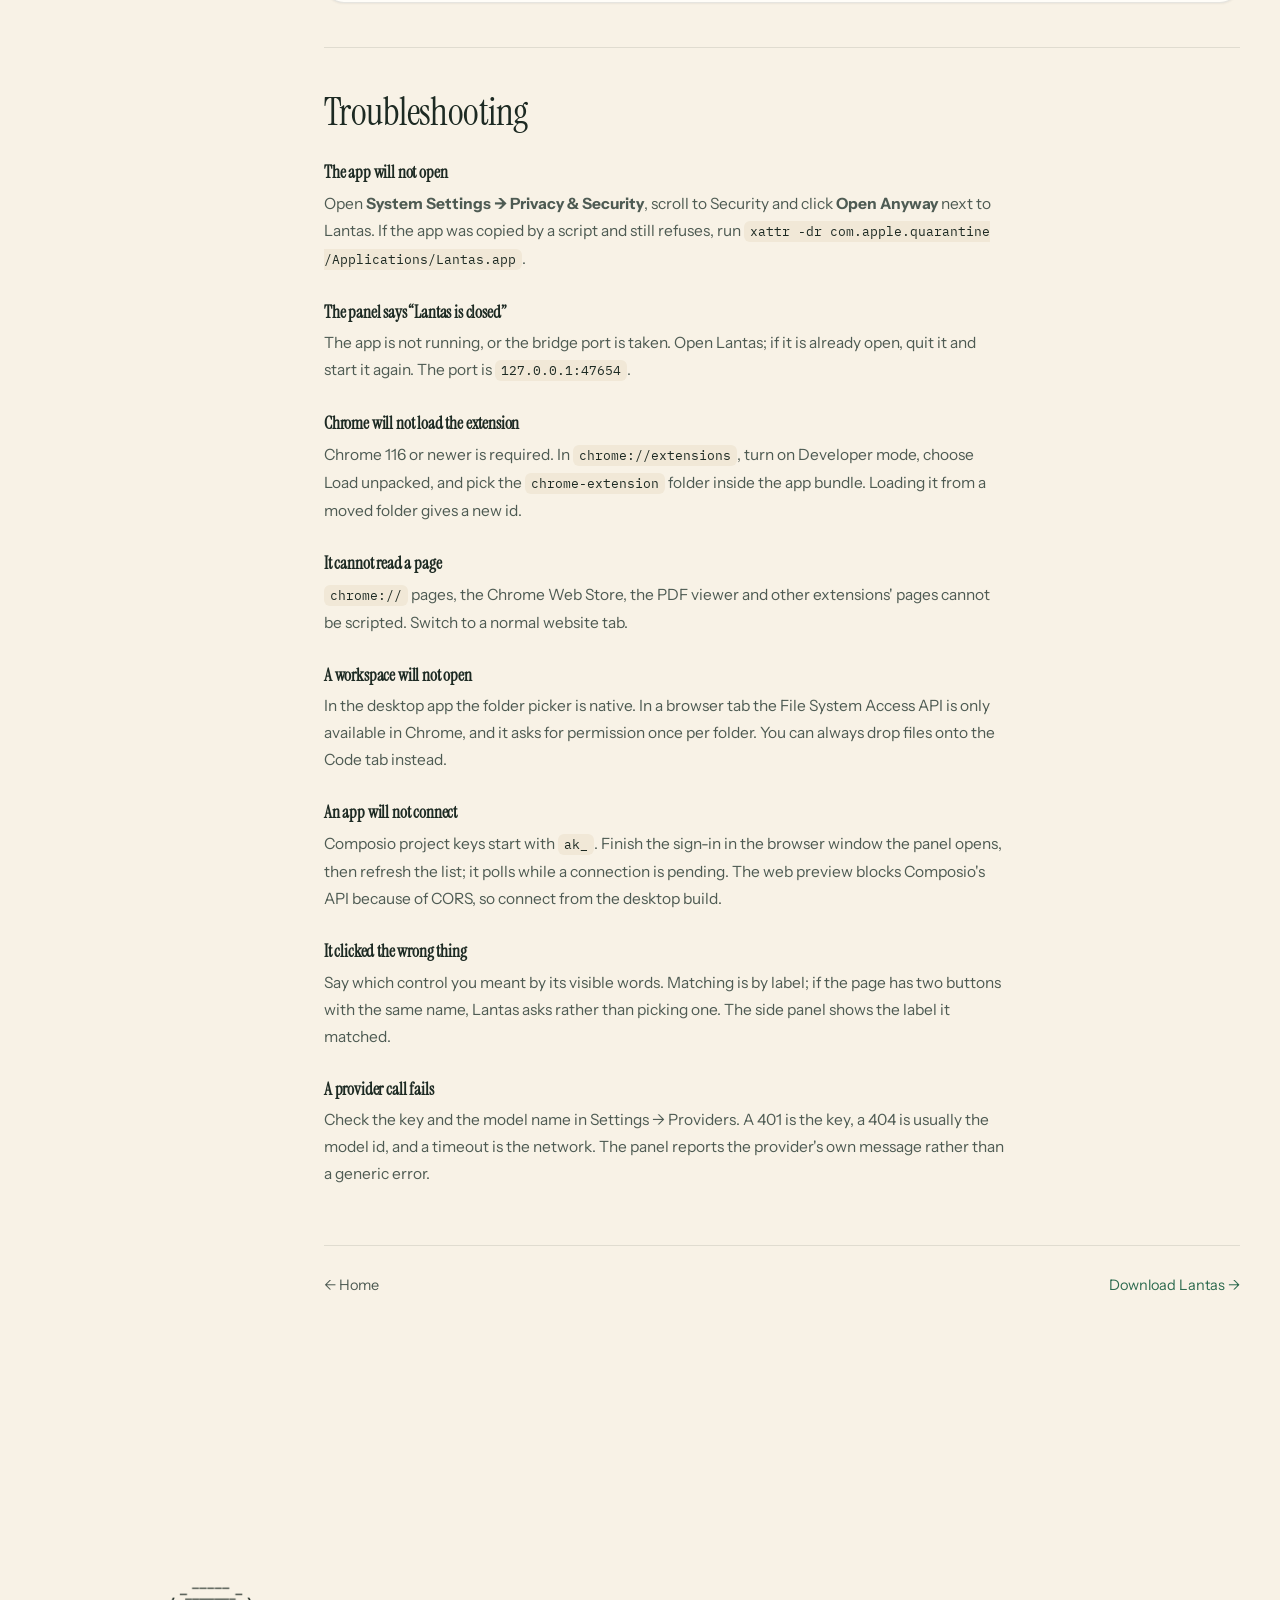
==== commit b6a05d3f: "Publish the Lantas site" ====
--- a/docs.html
+++ b/docs.html
@@ -6,8 +6,6 @@
 <title>Docs — Lantas</title>
 <meta name="description" content="Use Lantas: the free macOS agent with chat, code and browser in one window. Install it, connect providers and apps, learn the commands, and read the benchmark.">
 
-<link rel="icon" type="image/png" sizes="64x64" href="assets/img/favicon-64.png">
-<link rel="apple-touch-icon" href="assets/img/apple-touch-icon.png">
 <link rel="preconnect" href="https://fonts.googleapis.com">
 <link rel="preconnect" href="https://fonts.gstatic.com" crossorigin>
 <link href="https://fonts.googleapis.com/css2?family=Instrument+Sans:wght@400;500;600&family=Instrument+Serif:ital@0;1&family=IBM+Plex+Mono:wght@400;500&display=swap" rel="stylesheet">
@@ -19,8 +17,6 @@
 <header class="nav">
   <div class="wrap nav-in">
     <a class="brand" href="index.html" aria-label="Lantas home">
-      <img class="glyph glyph-ink" src="assets/img/letter-ink.png" alt="" width="26" height="34">
-      <img class="glyph glyph-light" src="assets/img/letter-light.png" alt="" width="26" height="34" aria-hidden="true">
       <span class="slash">/</span> <span class="sub">Docs</span>
     </a>
 
@@ -115,14 +111,14 @@
       <p>Lantas is a macOS app. Download the dmg for Apple silicon from the releases page, open it, and drag <b>Lantas.app</b> to Applications. You need macOS 11 or newer, and Chrome 116 or newer for the extension.</p>
       <div class="cmdblock">
         <div class="row">
-          <span class="prompt">$</span><span>open ~/Downloads/<span data-file="dmg">Lantas-1.0.6-arm64.dmg</span></span>
-          <button class="cmd-copy" data-copy="open ~/Downloads/Lantas-1.0.6-arm64.dmg">
+          <span class="prompt">$</span><span>open ~/Downloads/<span data-file="dmg">Lantas-1.1.3-arm64.dmg</span></span>
+          <button class="cmd-copy" data-copy="open ~/Downloads/Lantas-1.1.3-arm64.dmg">
             <svg viewBox="0 0 24 24" fill="none" stroke="currentColor" stroke-width="1.5" stroke-linecap="round" stroke-linejoin="round"><rect x="9" y="9" width="11" height="11" rx="2"/><path d="M6 15H5a2 2 0 0 1-2-2V5a2 2 0 0 1 2-2h8a2 2 0 0 1 2 2v1"/></svg>
             <span class="label">copy</span>
           </button>
         </div>
       </div>
-      <p>Or take <code data-file="app">Lantas-1.0.6-arm64.app.zip</code> and unzip it into Applications. The Chrome extension is inside the app at <code>Contents/Resources/chrome-extension</code>, and the app shows you the folder.</p>
+      <p>Or take <code data-file="app">Lantas-1.1.3-arm64.app.zip</code> and unzip it into Applications. The Chrome extension is inside the app at <code>Contents/Resources/chrome-extension</code>, and the app shows you the folder.</p>
       <p>Nothing is built on your machine, and no toolchain is needed.</p>
       <div class="callout">
         <svg viewBox="0 0 24 24" fill="none" stroke="currentColor" stroke-width="1.5" stroke-linecap="round" stroke-linejoin="round"><circle cx="12" cy="12" r="9"/><path d="M12 11v5M12 7.5v.5"/></svg>
@@ -481,6 +477,11 @@
         <div class="k">the switch</div><div class="v">“Let Lantas act” off means the extension refuses every action</div>
       </div>
       <p>The extension asks for <code>tabs</code>, <code>scripting</code>, <code>storage</code> and <code>sidePanel</code>. It reads a page only when a question or an action needs it; it does not run in the background on every site you visit.</p>
+
+      <h3>Lantas asks before it acts</h3>
+      <p>On first launch Lantas shows a permission sheet instead of assuming consent. Each capability is a separate grant — <b>files</b>, <b>commands</b>, <b>screen</b> and <b>computer control</b> — and every tool checks its grant before it runs, so a denied capability returns a plain “not allowed” answer instead of reaching your disk, a shell or the screen.</p>
+      <p>Change any grant in <b>Settings → Permissions</b>, or reopen the sheet with <b>Review permissions</b>. Choosing a folder also counts as consent to read that folder. Screen Recording and Accessibility are granted by macOS itself; the sheet opens the right System Settings pane, but only you can flip the switch.</p>
+      <p>The exact data flows are on the <a href="privacy.html">privacy page</a>; the terms and licence are on the <a href="terms.html">terms page</a>.</p>
     </section>
 
     <section class="doc-sec" id="shortcuts">
@@ -552,7 +553,9 @@
         <a href="versions.html">Versions</a>
         <a href="https://github.com/AnwarKalonov/Lantas-download">GitHub</a>
         <a href="docs.html#extension">Chrome extension</a>
-        <a href="https://github.com/AnwarKalonov/Lantas-download/issues">Contact</a>
+        <a href="privacy.html">Privacy</a>
+        <a href="terms.html">Terms</a>
+        <a href="https://github.com/AnwarKalonov">Contact</a>
       </div>
     </div>
     <div class="foot-bottom">
--- a/assets/site.css
+++ b/assets/site.css
@@ -6817,3 +6817,1605 @@
     order: 3;
   }
 }
+/* ============================================================
+   the demo clip — the chat tab, rebuilt at its own measurements
+   ============================================================ */
+
+.demo {
+  height: auto;
+  padding-block: clamp(56px, 8vh, 104px);
+}
+
+.demo-wrap {
+  position: relative;
+}
+
+.demo-head {
+  max-width: 680px;
+  margin: 0 auto clamp(22px, 3.4vh, 36px);
+  text-align: center;
+}
+
+.demo-head h2 {
+  margin: 12px 0 0;
+  font-family: var(--serif);
+  font-weight: 400;
+  font-size: clamp(30px, 3.4vw, 46px);
+  line-height: 1.04;
+  letter-spacing: -0.015em;
+}
+
+.demo-sub {
+  margin: 14px auto 0;
+  max-width: 52ch;
+  color: var(--ink-2);
+  font-size: 15.5px;
+  line-height: 1.55;
+}
+
+.player {
+  width: min(100%, 1000px);
+  margin: 0 auto;
+  padding: 8px 8px 0;
+  border-radius: 20px;
+  background: linear-gradient(180deg, #f6efdf, #e7dbc3);
+  box-shadow:
+    0 44px 90px -66px rgba(29, 42, 35, 0.7),
+    inset 0 0 0 1px rgba(255, 255, 255, 0.55);
+}
+
+.player,
+.player * {
+  box-sizing: border-box;
+}
+
+.player-bar {
+  display: flex;
+  align-items: center;
+  gap: 12px;
+  padding: 4px 8px 10px;
+  color: #3a463e;
+  font-size: 12.5px;
+  letter-spacing: 0.01em;
+}
+
+.player-name {
+  display: inline-flex;
+  align-items: center;
+  gap: 7px;
+  font-weight: 600;
+}
+
+.player-name svg {
+  width: 18px;
+  height: 12px;
+}
+
+.player-name em {
+  font-style: normal;
+  font-size: 9.5px;
+  letter-spacing: 0.13em;
+  text-transform: uppercase;
+  padding: 2px 6px;
+  border-radius: 999px;
+  background: rgba(29, 42, 35, 0.08);
+  color: #5a675e;
+}
+
+.player-meta {
+  margin-left: auto;
+  color: #77816f;
+  font-variant-numeric: tabular-nums;
+}
+
+.player-toggle {
+  width: 28px;
+  height: 28px;
+  border-radius: 999px;
+  border: 1px solid rgba(29, 42, 35, 0.18);
+  background: #fffdf7;
+  color: #2c3a31;
+  display: grid;
+  place-items: center;
+  font-size: 9px;
+  line-height: 1;
+  cursor: pointer;
+  transition: background 0.2s ease, transform 0.2s ease;
+}
+
+.player-toggle:hover {
+  background: #ffffff;
+}
+
+.player-toggle:active {
+  transform: scale(0.94);
+}
+
+/* ---- the laptop ---- */
+
+.mac {
+  position: relative;
+}
+
+.mac-lid {
+  padding: 9px 9px 0;
+  border-radius: 12px 12px 3px 3px;
+  background: linear-gradient(180deg, #f8f2e3, #e5d9c1);
+  box-shadow: inset 0 0 0 1px rgba(29, 42, 35, 0.08);
+  container-type: inline-size;
+}
+
+.mac-screen {
+  position: relative;
+  aspect-ratio: 16 / 10.5;
+  overflow: hidden;
+  border-radius: 4px;
+  background: #0b0b0a;
+  box-shadow: inset 0 0 0 1px rgba(255, 255, 255, 0.06);
+  display: flex;
+  flex-direction: column;
+  font-family: -apple-system, BlinkMacSystemFont, "SF Pro Text", "Segoe UI", Inter, system-ui, sans-serif;
+  font-size: 10.6px;
+  line-height: 1.45;
+  color: #f1efe9;
+  -webkit-font-smoothing: antialiased;
+}
+
+@supports (container-type: inline-size) {
+  .mac-screen {
+    font-size: clamp(6px, 1.2cqw, 12px);
+  }
+}
+
+.mac-base {
+  height: 12px;
+  border-radius: 0 0 14px 14px;
+  background: linear-gradient(180deg, #e9dcc2, #d6c6a8);
+  box-shadow: 0 16px 26px -20px rgba(29, 42, 35, 0.55);
+}
+
+.mac-base::after {
+  content: "";
+  display: block;
+  width: 15%;
+  height: 4px;
+  margin: 0 auto;
+  border-radius: 0 0 6px 6px;
+  background: rgba(29, 42, 35, 0.16);
+}
+
+.mac-glow {
+  position: absolute;
+  inset: auto 0 0;
+  height: 45%;
+  pointer-events: none;
+  background: radial-gradient(120% 100% at 50% 118%, rgba(61, 129, 99, 0.22), transparent 70%);
+}
+
+.sprite {
+  position: absolute;
+  width: 0;
+  height: 0;
+  overflow: hidden;
+}
+
+.ic {
+  width: 1.15em;
+  height: 1.15em;
+  flex: none;
+  fill: none;
+  stroke: currentColor;
+  stroke-width: 1.7;
+  stroke-linecap: round;
+  stroke-linejoin: round;
+}
+
+/* ---- app chrome: the titlebar ---- */
+
+.app-tb {
+  position: relative;
+  z-index: 3;
+  flex: none;
+  display: flex;
+  align-items: center;
+  gap: 1em;
+  height: 3.7em;
+  padding: 0 1.2em;
+  border-bottom: 1px solid rgba(240, 238, 230, 0.07);
+  background: #0c0c0b;
+  font-size: 0.98em;
+}
+
+.tb-left {
+  display: flex;
+  align-items: center;
+  gap: 0.65em;
+  min-width: 0;
+}
+
+.tb-mark {
+  width: 0.86em;
+  height: auto;
+  opacity: 0.92;
+}
+
+.tb-title {
+  color: #e9e7df;
+  font-weight: 500;
+  white-space: nowrap;
+  overflow: hidden;
+  text-overflow: ellipsis;
+}
+
+.tb-title b {
+  display: none;
+  font-weight: 500;
+}
+
+.mac-screen[data-scene="a"] .t-a,
+.mac-screen[data-scene="b"] .t-b,
+.mac-screen[data-scene="c"] .t-c {
+  display: inline;
+}
+
+.mode-tabs {
+  position: absolute;
+  left: 50%;
+  transform: translateX(-50%);
+  display: flex;
+  align-items: center;
+  gap: 0.15em;
+  padding: 0.26em;
+  border: 1px solid rgba(240, 238, 230, 0.07);
+  border-radius: 1.1em;
+  background: #121211;
+}
+
+.mode {
+  display: flex;
+  align-items: center;
+  gap: 0.5em;
+  padding: 0.4em 0.95em;
+  border-radius: 0.9em;
+  color: #83817a;
+  font-size: 0.95em;
+  line-height: 1;
+}
+
+.mode.is-on {
+  color: #f1efe9;
+  background: #232321;
+  box-shadow: inset 0 0 0 1px rgba(240, 238, 230, 0.06);
+}
+
+.tb-right {
+  margin-left: auto;
+  display: flex;
+  align-items: center;
+  gap: 0.35em;
+  color: #83817a;
+}
+
+.tb-ic {
+  display: grid;
+  place-items: center;
+  width: 2.3em;
+  height: 2.3em;
+  border-radius: 0.55em;
+}
+
+/* ---- app chrome: rail and threads ---- */
+
+.app-body {
+  flex: 1;
+  min-height: 0;
+  display: flex;
+  align-items: stretch;
+}
+
+.app-rail {
+  flex: none;
+  width: 4.9em;
+  display: flex;
+  flex-direction: column;
+  align-items: center;
+  gap: 0.3em;
+  padding: 0.9em 0;
+  border-right: 1px solid rgba(240, 238, 230, 0.07);
+  background: #0d0d0c;
+  color: #83817a;
+}
+
+.rail-btn {
+  display: grid;
+  place-items: center;
+  width: 2.85em;
+  height: 2.85em;
+  border-radius: 0.85em;
+  font-size: 0.98em;
+}
+
+.rail-group {
+  display: flex;
+  flex-direction: column;
+  align-items: center;
+  gap: 0.3em;
+  margin-top: 0.6em;
+  padding-top: 0.6em;
+  border-top: 1px solid rgba(240, 238, 230, 0.07);
+}
+
+.rail-gap {
+  flex: 1;
+}
+
+.mac-screen[data-scene="a"] .rail-chat,
+.mac-screen[data-scene="c"] .rail-chat,
+.mac-screen[data-scene="b"] .rail-plug {
+  color: #f1efe9;
+  background: #1d1d1b;
+}
+
+.app-nav {
+  flex: none;
+  width: 22em;
+  display: flex;
+  flex-direction: column;
+  padding: 1.2em 1.1em 1em;
+  border-right: 1px solid rgba(240, 238, 230, 0.07);
+  background: #0e0e0d;
+  overflow: hidden;
+}
+
+.nav-wordmark {
+  width: 10.4em;
+  height: auto;
+  margin: 0.35em 0 1.15em 0.25em;
+  opacity: 0.94;
+}
+
+.nav-head {
+  margin: 0 0 0.85em 0.2em;
+  color: #f1efe9;
+  font-size: 1.5em;
+  font-weight: 500;
+  letter-spacing: -0.01em;
+}
+
+.nav-proj {
+  display: flex;
+  align-items: center;
+  gap: 0.5em;
+  margin: 0;
+  padding: 0.3em 0.35em;
+  color: #b3b1a9;
+  font-size: 0.98em;
+}
+
+.nav-caret {
+  margin-left: auto;
+  width: 0.95em;
+  height: 0.95em;
+  color: #5b5953;
+}
+
+.nav-new {
+  display: flex;
+  align-items: center;
+  justify-content: center;
+  gap: 0.5em;
+  height: 2.9em;
+  margin: 0.35em 0 0.7em;
+  border: 1px dashed rgba(240, 238, 230, 0.13);
+  border-radius: 0.85em;
+  color: #83817a;
+  font-size: 0.95em;
+}
+
+.nav-row {
+  display: flex;
+  align-items: center;
+  gap: 0.6em;
+  height: 2.85em;
+  padding: 0 0.6em;
+  border-radius: 0.75em;
+  color: #b3b1a9;
+  font-size: 0.95em;
+}
+
+.nav-row .ic {
+  color: #5b5953;
+  width: 1.05em;
+  height: 1.05em;
+}
+
+.nav-row span {
+  flex: 1;
+  min-width: 0;
+  overflow: hidden;
+  text-overflow: ellipsis;
+  white-space: nowrap;
+}
+
+.nav-row small {
+  color: #5b5953;
+  font-size: 0.86em;
+}
+
+.mac-screen[data-scene="a"] .th-a,
+.mac-screen[data-scene="b"] .th-b,
+.mac-screen[data-scene="c"] .th-c {
+  color: #f1efe9;
+  background: #1c1c1a;
+  box-shadow: inset 0 0 0 1px rgba(240, 238, 230, 0.09);
+}
+
+.nav-foot {
+  display: flex;
+  align-items: center;
+  gap: 0.6em;
+  margin: auto 0 0;
+  padding: 0.85em 0.4em 0.1em;
+  border-top: 1px solid rgba(240, 238, 230, 0.07);
+  color: #83817a;
+  font-size: 0.95em;
+}
+
+.nav-foot kbd {
+  margin-left: auto;
+  font-family: inherit;
+  font-size: 0.9em;
+  color: #5b5953;
+}
+
+/* ---- app chrome: pane ---- */
+
+.app-pane {
+  position: relative;
+  flex: 1;
+  min-width: 0;
+  min-height: 0;
+  background: #0b0b0a;
+}
+
+.pane {
+  position: absolute;
+  inset: 0;
+  display: flex;
+  flex-direction: column;
+  opacity: 0;
+  visibility: hidden;
+  transition: opacity 0.28s ease, visibility 0s linear 0.28s;
+}
+
+.mac-screen[data-scene="a"] .pane-a,
+.mac-screen[data-scene="b"] .pane-b,
+.mac-screen[data-scene="c"] .pane-c {
+  opacity: 1;
+  visibility: visible;
+  transition: opacity 0.28s ease 0.08s, visibility 0s linear 0s;
+}
+
+.pane-head {
+  flex: none;
+  display: flex;
+  align-items: center;
+  gap: 0.6em;
+  height: 3.5em;
+  padding: 0 1.9em;
+  border-bottom: 1px solid rgba(240, 238, 230, 0.07);
+  color: #83817a;
+  font-size: 0.98em;
+}
+
+.pane-title {
+  color: #f1efe9;
+  font-weight: 500;
+}
+
+.pane-tools {
+  margin-left: auto;
+  display: flex;
+  align-items: center;
+  gap: 1em;
+  color: #5b5953;
+}
+
+.pane-tools .ic {
+  width: 1.05em;
+  height: 1.05em;
+}
+
+.pane-count {
+  font-size: 0.9em;
+}
+
+/* ---- transcript ---- */
+
+.thread {
+  flex: 1;
+  min-height: 0;
+  overflow: hidden;
+  display: flex;
+  flex-direction: column;
+  gap: 1.15em;
+  padding: 1.5em 2.4em 0;
+  max-width: 64em;
+  width: 100%;
+  margin: 0 auto;
+}
+
+[data-demo-at] {
+  opacity: 0;
+  transform: translateY(0.28em);
+  transition: opacity 0.32s ease, transform 0.32s ease;
+}
+
+[data-demo-at].is-in {
+  opacity: 1;
+  transform: none;
+}
+
+.msg-user {
+  display: flex;
+  justify-content: flex-end;
+}
+
+.u-card {
+  max-width: 88%;
+  padding: 0.85em 1.05em;
+  border: 1px solid rgba(240, 238, 230, 0.09);
+  border-radius: 0.95em;
+  background: #1a1a18;
+  color: #f1efe9;
+  font-size: 1.06em;
+  line-height: 1.55;
+}
+
+.msg-bot {
+  display: flex;
+  flex-direction: column;
+  gap: 0.7em;
+}
+
+.bot-head {
+  display: flex;
+  align-items: center;
+  gap: 0.5em;
+  color: #83817a;
+  font-size: 0.92em;
+}
+
+.bot-mark {
+  width: 0.78em;
+  height: auto;
+  opacity: 0.85;
+}
+
+.bot-who {
+  color: #b3b1a9;
+}
+
+.bot-time {
+  margin-left: auto;
+  color: #5b5953;
+}
+
+.bot-body {
+  display: flex;
+  flex-direction: column;
+  gap: 0.42em;
+}
+
+.trow {
+  display: flex;
+  align-items: center;
+  gap: 0.6em;
+  padding: 0.46em 0.7em;
+  border: 1px solid rgba(240, 238, 230, 0.07);
+  border-radius: 0.55em;
+  background: #101010;
+  font-family: ui-monospace, "SF Mono", SFMono-Regular, Menlo, monospace;
+  font-size: 0.92em;
+  color: #b3b1a9;
+}
+
+.tr-ok {
+  display: flex;
+  color: #8fbf9a;
+}
+
+.tr-kind {
+  display: flex;
+  color: #5b5953;
+}
+
+.tr-label {
+  color: #d8d5cb;
+  white-space: nowrap;
+  overflow: hidden;
+  text-overflow: ellipsis;
+}
+
+.tr-label b {
+  color: #f1efe9;
+  font-weight: 500;
+}
+
+.tr-chip {
+  margin-left: auto;
+  flex: none;
+  padding: 0.1em 0.45em;
+  border: 1px solid rgba(240, 238, 230, 0.1);
+  border-radius: 0.35em;
+  color: #83817a;
+  font-size: 0.9em;
+}
+
+.tr-detail {
+  margin-left: auto;
+  flex: none;
+  color: #5b5953;
+  font-size: 0.9em;
+}
+
+.trow.is-note {
+  border-color: transparent;
+  background: transparent;
+  padding-block: 0.28em;
+  color: #9a988f;
+}
+
+.trow.is-note .tr-ok {
+  color: #83817a;
+}
+
+.tr-note {
+  color: #9a988f;
+  font-family: -apple-system, BlinkMacSystemFont, "SF Pro Text", system-ui, sans-serif;
+  font-size: 0.98em;
+}
+
+.sh-block {
+  border: 1px solid rgba(240, 238, 230, 0.07);
+  border-radius: 0.6em;
+  background: #0e0e0d;
+  overflow: hidden;
+  font-family: ui-monospace, "SF Mono", SFMono-Regular, Menlo, monospace;
+}
+
+.sh-head {
+  display: flex;
+  align-items: center;
+  gap: 0.6em;
+  padding: 0.5em 0.75em;
+  border-bottom: 1px solid rgba(240, 238, 230, 0.07);
+  color: #83817a;
+  font-size: 0.9em;
+}
+
+.sh-cmd {
+  color: #b3b1a9;
+}
+
+.sh-cmd i {
+  font-style: normal;
+  margin-right: 0.35em;
+  color: #5b5953;
+}
+
+.sh-exit {
+  margin-left: auto;
+  color: #8fbf9a;
+  font-size: 0.95em;
+}
+
+.sh-body {
+  margin: 0;
+  padding: 0.65em 0.8em 0.7em;
+  color: #a8a59c;
+  font-size: 0.85em;
+  line-height: 1.7;
+  white-space: pre;
+}
+
+.sh-body .ok {
+  color: #8fbf9a;
+}
+
+.bot-p {
+  margin: 0;
+  color: #b3b1a9;
+  font-size: 1.04em;
+  line-height: 1.6;
+}
+
+.bot-p code {
+  padding: 0.05em 0.35em;
+  border-radius: 0.3em;
+  background: rgba(240, 238, 230, 0.07);
+  color: #d8d5cb;
+  font-family: ui-monospace, "SF Mono", Menlo, monospace;
+  font-size: 0.94em;
+}
+
+.bot-p.is-list {
+  display: flex;
+  flex-direction: column;
+  gap: 0.45em;
+}
+
+.bot-p.is-list p {
+  margin: 0;
+}
+
+.bot-p.is-list ul {
+  margin: 0;
+  padding-left: 1.15em;
+  display: flex;
+  flex-direction: column;
+  gap: 0.25em;
+}
+
+.bot-p.is-list li::marker {
+  color: #5b5953;
+}
+
+.bot-p.is-list b {
+  color: #f1efe9;
+  font-weight: 500;
+}
+
+.bot-foot {
+  margin: 0.15em 0 0;
+  color: #5b5953;
+  font-family: ui-monospace, "SF Mono", Menlo, monospace;
+  font-size: 0.82em;
+}
+
+/* ---- composer ---- */
+
+.app-composer {
+  flex: none;
+  width: calc(100% - 4.8em);
+  max-width: 64em;
+  margin: 0.8em auto 1.2em;
+  padding: 0.8em 0.95em 0.55em;
+  border: 1px solid rgba(240, 238, 230, 0.12);
+  border-radius: 0.95em;
+  background: #141413;
+}
+
+.cp-input {
+  position: relative;
+  min-height: 1.9em;
+  padding: 0.15em 0.2em 0.5em;
+  color: #f1efe9;
+  font-size: 1.06em;
+  line-height: 1.5;
+}
+
+.cp-text {
+  white-space: pre-wrap;
+}
+
+.cp-ph {
+  display: none;
+  color: #5b5953;
+}
+
+.app-composer.is-empty .cp-ph {
+  display: inline;
+}
+
+.cp-caret {
+  display: none;
+  width: 0.09em;
+  height: 1.15em;
+  margin-left: 0.08em;
+  vertical-align: -0.2em;
+  background: #b3b1a9;
+  animation: cp-blink 1.05s steps(2, start) infinite;
+}
+
+.app-composer.is-typing .cp-caret {
+  display: inline-block;
+}
+
+@keyframes cp-blink {
+  0%,
+  100% {
+    opacity: 1;
+  }
+  50% {
+    opacity: 0;
+  }
+}
+
+.cp-bar {
+  display: flex;
+  align-items: center;
+  gap: 0.15em;
+  margin-top: 0.7em;
+  color: #83817a;
+  font-size: 0.95em;
+}
+
+.cp-ic {
+  display: grid;
+  place-items: center;
+  width: 2.1em;
+  height: 2.1em;
+  border-radius: 0.45em;
+  color: #83817a;
+}
+
+.cp-ic.is-on {
+  color: #f1efe9;
+}
+
+.cp-mode,
+.cp-model {
+  display: flex;
+  align-items: center;
+  gap: 0.3em;
+  height: 2.1em;
+  padding: 0 0.55em;
+  border-radius: 0.45em;
+  color: #b3b1a9;
+  white-space: nowrap;
+}
+
+.cp-model {
+  color: #83817a;
+}
+
+.cp-mode .ic,
+.cp-model .ic {
+  width: 0.9em;
+  height: 0.9em;
+  color: #5b5953;
+}
+
+.cp-div {
+  width: 1px;
+  height: 1.2em;
+  margin: 0 0.3em;
+  background: rgba(240, 238, 230, 0.1);
+}
+
+.cp-end {
+  margin-left: auto;
+  display: flex;
+  align-items: center;
+  gap: 0.7em;
+}
+
+.cp-pct {
+  color: #5b5953;
+  font-family: ui-monospace, "SF Mono", Menlo, monospace;
+  font-size: 0.92em;
+}
+
+.cp-send {
+  display: grid;
+  place-items: center;
+  width: 2.2em;
+  height: 2.2em;
+  border-radius: 0.55em;
+  background: #e4e1d6;
+  color: #14140f;
+}
+
+.cp-send .ic {
+  width: 1.05em;
+  height: 1.05em;
+  stroke-width: 2;
+}
+
+/* ---- integrations pane ---- */
+
+.int {
+  flex: 1;
+  min-height: 0;
+  width: 100%;
+  max-width: 52em;
+  margin: 0 auto;
+  padding: 1.5em 2.4em 0;
+  overflow: hidden;
+}
+
+.int-search {
+  display: flex;
+  align-items: center;
+  gap: 0.6em;
+  height: 2.9em;
+  padding: 0 0.9em;
+  border: 1px solid rgba(240, 238, 230, 0.09);
+  border-radius: 0.7em;
+  background: #101010;
+  color: #5b5953;
+  font-size: 0.98em;
+}
+
+.int-lead {
+  margin: 1em 0 0.4em;
+  color: #83817a;
+  font-size: 0.98em;
+}
+
+.int-list {
+  display: flex;
+  flex-direction: column;
+}
+
+.int-row {
+  position: relative;
+  display: flex;
+  align-items: center;
+  gap: 0.9em;
+  padding: 0.8em 0.3em;
+  border-bottom: 1px solid rgba(240, 238, 230, 0.06);
+}
+
+.int-tile {
+  flex: none;
+  display: grid;
+  place-items: center;
+  width: 2.6em;
+  height: 2.6em;
+  border: 1px solid rgba(240, 238, 230, 0.09);
+  border-radius: 0.65em;
+  background: #171716;
+  color: #b3b1a9;
+  font-size: 0.95em;
+  font-weight: 500;
+}
+
+.is-gmail .int-tile {
+  color: #d98b7f;
+}
+
+.int-text {
+  display: flex;
+  flex-direction: column;
+  gap: 0.22em;
+  min-width: 0;
+}
+
+.int-text b {
+  color: #f1efe9;
+  font-size: 1.02em;
+  font-weight: 500;
+}
+
+.int-text small {
+  display: flex;
+  align-items: center;
+  gap: 0.5em;
+  color: #83817a;
+  font-size: 0.9em;
+}
+
+.int-src {
+  padding-left: 0.5em;
+  border-left: 1px solid rgba(240, 238, 230, 0.12);
+  color: #5b5953;
+  font-size: 0.92em;
+}
+
+.int-live,
+.int-btn.int-live {
+  display: none;
+}
+
+.int-btn {
+  margin-left: auto;
+  flex: none;
+  display: inline-flex;
+  align-items: center;
+  justify-content: center;
+  height: 2.15em;
+  padding: 0 0.95em;
+  border: 1px solid rgba(240, 238, 230, 0.14);
+  border-radius: 0.5em;
+  color: #e9e7df;
+  font-size: 0.95em;
+}
+
+.int-btn.is-done {
+  border-color: rgba(143, 191, 154, 0.35);
+  color: #8fbf9a;
+}
+
+.int-row.is-gmail.is-connected .int-text small.int-live {
+  display: block;
+  color: #8fbf9a;
+}
+
+.int-row.is-gmail.is-connected .int-text small.int-idle,
+.int-row.is-gmail.is-connected .int-btn.int-idle {
+  display: none;
+}
+
+.int-row.is-gmail.is-connected .int-btn.int-live {
+  display: inline-flex;
+  align-items: center;
+}
+
+.int-ring {
+  position: absolute;
+  right: 1.6em;
+  top: 50%;
+  width: 2.4em;
+  height: 2.4em;
+  margin: -1.2em 0 0;
+  border-radius: 0.6em;
+  pointer-events: none;
+}
+
+.int-ring.is-in {
+  animation: int-press 1.6s ease-out both;
+}
+
+@keyframes int-press {
+  0% {
+    box-shadow: 0 0 0 0 rgba(228, 225, 214, 0);
+    background: rgba(228, 225, 214, 0);
+  }
+  12% {
+    box-shadow: 0 0 0 0.55em rgba(228, 225, 214, 0.16);
+    background: rgba(228, 225, 214, 0.14);
+  }
+  100% {
+    box-shadow: 0 0 0 1.4em rgba(228, 225, 214, 0);
+    background: rgba(228, 225, 214, 0);
+  }
+}
+
+.int-cursor {
+  position: absolute;
+  right: 1.1em;
+  bottom: -0.4em;
+  width: 1.15em;
+  height: 1.15em;
+  color: #f8f6ef;
+  transform: translate(2.2em, 1.7em);
+  transition: transform 0.7s cubic-bezier(0.35, 0.05, 0.2, 1), opacity 0.25s ease;
+  filter: drop-shadow(0 1px 1px rgba(0, 0, 0, 0.55));
+}
+
+.int-cursor .ic {
+  width: 100%;
+  height: 100%;
+  fill: currentColor;
+  stroke: #14140f;
+  stroke-width: 1.2;
+}
+
+.int-cursor.is-in {
+  transform: none;
+}
+
+.toast {
+  position: absolute;
+  right: 1.6em;
+  bottom: 1.4em;
+  display: flex;
+  align-items: center;
+  gap: 0.55em;
+  padding: 0.6em 0.9em;
+  border: 1px solid rgba(240, 238, 230, 0.1);
+  border-radius: 0.6em;
+  background: #1b1b19;
+  color: #e9e7df;
+  font-size: 0.95em;
+  box-shadow: 0 18px 34px -20px rgba(0, 0, 0, 0.9);
+}
+
+.toast .ic {
+  width: 1em;
+  height: 1em;
+}
+
+.toast .ok {
+  color: #8fbf9a;
+}
+
+/* ---- transport ---- */
+
+.player-track {
+  height: 3px;
+  margin: 12px 6px 0;
+  border-radius: 999px;
+  background: rgba(29, 42, 35, 0.14);
+  overflow: hidden;
+}
+
+.player-track i {
+  display: block;
+  width: 0;
+  height: 100%;
+  border-radius: inherit;
+  background: linear-gradient(90deg, #2c6a4e, #4d9770);
+}
+
+.player-chapters {
+  display: flex;
+  justify-content: center;
+  gap: 18px;
+  padding: 9px 0 3px;
+  font-size: 10.5px;
+  letter-spacing: 0.14em;
+  text-transform: uppercase;
+  color: #8b978d;
+}
+
+.player-chapters span {
+  transition: color 0.3s ease;
+}
+
+.player-chapters span::before {
+  content: "";
+  display: inline-block;
+  width: 4px;
+  height: 4px;
+  margin-right: 0.6em;
+  border-radius: 50%;
+  background: currentColor;
+  opacity: 0.35;
+  vertical-align: middle;
+}
+
+.player-chapters span.on {
+  color: #2c6a4e;
+}
+
+.player-chapters span.on::before {
+  opacity: 1;
+}
+
+.player.is-paused .cp-caret {
+  animation-play-state: paused;
+}
+
+.demo .cap {
+  margin: 16px auto 0;
+  text-align: center;
+}
+
+@media (max-width: 900px) {
+  .mac-screen {
+    font-size: 9.4px;
+  }
+
+  .app-nav {
+    display: none;
+  }
+
+  .thread {
+    padding: 1.4em 1.6em 0;
+  }
+
+  .app-composer {
+    width: calc(100% - 3.2em);
+    margin: 0.6em auto 0.9em;
+  }
+
+  .int {
+    padding: 1.2em 1.6em 0;
+  }
+
+  .mode-tabs {
+    display: none;
+  }
+
+  .tb-right .tb-ic:nth-child(-n + 3) {
+    display: none;
+  }
+}
+
+@media (max-width: 720px) {
+  .mac-screen {
+    aspect-ratio: 4 / 4.3;
+    font-size: 8.8px;
+  }
+
+  .trow.is-note {
+    display: none;
+  }
+
+  .thread {
+    gap: 0.85em;
+    padding-top: 0.9em;
+  }
+
+  .bot-body {
+    gap: 0.3em;
+  }
+
+  .trow {
+    padding: 0.4em 0.6em;
+  }
+
+  .tb-right .tb-ic:nth-child(-n + 5) {
+    display: none;
+  }
+
+  .trow {
+    font-size: 0.86em;
+  }
+
+  .trow .tr-detail,
+  .trow .tr-chip {
+    display: none;
+  }
+
+  .cp-model,
+  .cp-div,
+  .cp-ic.is-on,
+  .cp-mode {
+    display: none;
+  }
+
+  .player-chapters {
+    gap: 12px;
+    font-size: 9.5px;
+  }
+
+  .int-src,
+  .int-row:nth-child(n + 4) {
+    display: none;
+  }
+}
+
+@media (prefers-reduced-motion: reduce) {
+  [data-demo-at],
+  .int-cursor,
+  .pane,
+  .cp-caret {
+    transition: none !important;
+    animation: none !important;
+  }
+}
+
+/* ---------- the mark is drawn in type: no brand image ships ---------- */
+
+/* The wordmark is the pixel lettering, painted in the theme's ink through its
+   own alpha mask, so one file serves both themes and the mark never fights the
+   page colour. */
+.brand-mark {
+  display: block;
+  width: 112px;
+  height: 27px;
+  background: var(--ink);
+  -webkit-mask: url("img/wordmark-light.png") no-repeat center / contain;
+  mask: url("img/wordmark-light.png") no-repeat center / contain;
+  transition: opacity var(--t-fast) var(--ease);
+}
+
+.brand:hover .brand-mark {
+  opacity: 0.72;
+}
+
+.foot-word {
+  display: block;
+  font-family: var(--serif);
+  font-size: clamp(30px, 3.6vw, 44px);
+  line-height: 1;
+  letter-spacing: -0.015em;
+  color: var(--ink);
+}
+
+.foot-line {
+  display: block;
+  margin-top: 12px;
+  font-family: var(--mono);
+  font-size: 10.5px;
+  letter-spacing: 0.16em;
+  text-transform: uppercase;
+  color: var(--ink-3);
+}
+
+.dmg-tile {
+  display: grid;
+  place-items: center;
+  width: 76px;
+  height: 76px;
+  border-radius: 19px;
+  background: var(--ink);
+  color: var(--paper);
+  font-family: var(--serif);
+  font-size: 40px;
+  line-height: 1;
+  box-shadow: var(--sh);
+}
+
+span.tb-mark,
+span.bot-mark {
+  display: inline-grid;
+  place-items: center;
+  width: 1.02em;
+  height: 1.02em;
+  border-radius: 0.26em;
+  background: var(--green-wash);
+  color: var(--green);
+  font-family: var(--mono);
+  font-size: 0.62em;
+  font-weight: 600;
+  line-height: 1;
+  opacity: 1;
+  vertical-align: -0.1em;
+}
+
+span.nav-wordmark {
+  display: block;
+  width: auto;
+  font-family: var(--serif);
+  font-size: 1.55em;
+  line-height: 1;
+  letter-spacing: -0.015em;
+  color: var(--ink);
+  margin: 0.35em 0 1.15em 0.25em;
+  opacity: 0.94;
+}
+
+/* ============================================================
+   macs: three screens spin in from the clouds as you scroll
+   ============================================================ */
+
+.macs {
+  position: relative;
+  height: 240vh;
+  background: linear-gradient(180deg, var(--paper) 0%, var(--paper-2) 55%, var(--paper) 100%);
+  overflow: clip;
+}
+
+.macs-stage {
+  position: sticky;
+  top: 0;
+  height: 100svh;
+  display: grid;
+  place-items: center;
+  perspective: 1400px;
+  perspective-origin: 50% 42%;
+  --p: 0;
+}
+
+.macs-sky {
+  position: absolute;
+  inset: -10% -10%;
+  background:
+    radial-gradient(46% 30% at 22% 32%, rgba(255, 255, 255, 0.9), rgba(255, 255, 255, 0) 70%),
+    radial-gradient(38% 26% at 76% 62%, rgba(255, 255, 255, 0.85), rgba(255, 255, 255, 0) 72%),
+    radial-gradient(50% 34% at 50% 96%, rgba(233, 221, 200, 0.9), rgba(233, 221, 200, 0) 72%);
+  transform: translate3d(0, calc(var(--p) * -6%), 0);
+  filter: blur(2px);
+  pointer-events: none;
+}
+
+.mac {
+  position: absolute;
+  width: clamp(300px, 46vw, 640px);
+  margin: 0;
+  border-radius: 16px;
+  background: var(--card);
+  border: 1px solid var(--line-2);
+  box-shadow: var(--sh-lg);
+  overflow: hidden;
+  transform-style: preserve-3d;
+  will-change: transform, opacity;
+}
+
+.mac img { display: block; width: 100%; height: auto; }
+
+.mac-bar {
+  display: flex;
+  gap: 6px;
+  padding: 9px 12px;
+  border-bottom: 1px solid var(--line);
+  background: var(--paper-2);
+}
+.mac-bar i {
+  width: 8px; height: 8px; border-radius: 50%;
+  background: var(--line-2);
+}
+
+/* each card travels on its own vector, then squares up into a loose stack */
+.mac--a {
+  transform:
+    translate3d(calc((1 - var(--p)) * -78%), calc((1 - var(--p)) * -34%), calc(var(--p) * -120px))
+    rotateY(calc(var(--p) * 26deg - 26deg)) rotateZ(calc(var(--p) * 5deg - 9deg));
+  opacity: calc(0.15 + var(--p) * 0.85);
+}
+.mac--b {
+  transform:
+    translate3d(calc((1 - var(--p)) * 74%), calc((1 - var(--p)) * 26%), calc(var(--p) * 60px))
+    rotateY(calc(var(--p) * -24deg + 24deg)) rotateZ(calc(var(--p) * -3deg + 7deg));
+  opacity: calc(0.15 + var(--p) * 0.85);
+  z-index: 2;
+}
+.mac--c {
+  transform:
+    translate3d(calc((1 - var(--p)) * 6%), calc((1 - var(--p)) * 92%), calc(var(--p) * 200px))
+    rotateX(calc(var(--p) * -12deg + 16deg)) rotateZ(calc(var(--p) * 2deg - 4deg)) scale(calc(0.86 + var(--p) * 0.2));
+  opacity: calc(0.1 + var(--p) * 0.9);
+  z-index: 3;
+}
+
+.macs-copy {
+  position: absolute;
+  bottom: clamp(24px, 6vh, 72px);
+  width: min(90%, 560px);
+  padding: 22px 26px;
+  border-radius: var(--r-md);
+  background: rgba(255, 253, 248, 0.82);
+  border: 1px solid var(--line);
+  box-shadow: var(--sh-sm);
+  backdrop-filter: blur(8px);
+  transform: translate3d(0, calc((1 - var(--p)) * 30px), 0);
+  opacity: calc(0.2 + var(--p) * 0.8);
+}
+.macs-copy h2 {
+  margin: 0 0 8px;
+  font-family: var(--serif);
+  font-weight: 400;
+  font-size: clamp(26px, 3vw, 40px);
+  line-height: 1;
+  letter-spacing: -0.02em;
+}
+.macs-copy h2 em { font-style: italic; color: var(--green); }
+.macs-copy p { margin: 0; font-size: 14.5px; line-height: 1.65; color: var(--ink-2); }
+
+[data-theme="dark"] .macs { background: linear-gradient(180deg, var(--paper), var(--paper-2) 55%, var(--paper)); }
+[data-theme="dark"] .macs-copy { background: rgba(24, 26, 32, 0.82); }
+
+@media (prefers-reduced-motion: reduce) {
+  .macs { height: auto; }
+  .macs-stage { position: static; height: auto; padding: 90px 0 40px; gap: 18px; }
+  .mac { position: relative; width: min(92%, 620px); transform: none !important; opacity: 1; }
+  .mac--a, .mac--b, .mac--c { display: block; margin: 0 auto; }
+  .mac--b, .mac--c { margin-top: 18px; }
+  .macs-copy { position: static; margin: 26px auto 0; transform: none; opacity: 1; }
+}
+
+/* ============================================================
+   motion: the quiet, spring-loaded kind
+   ============================================================ */
+
+:root {
+  --ease-out: cubic-bezier(0.16, 1, 0.3, 1);
+  --ease-inout: cubic-bezier(0.65, 0, 0.35, 1);
+}
+
+/* text arrives a beat after the thing it belongs to, never all at once */
+@supports (animation-timeline: view()) {
+  @media (prefers-reduced-motion: no-preference) {
+    h1, h2, .sec > p, .hero p, .foot-line {
+      animation: rise both linear;
+      animation-timeline: view();
+      animation-range: entry 2% cover 26%;
+    }
+    h3, h4, .sec li, .sec figure > img:not(.mac img) {
+      animation: rise-soft both linear;
+      animation-timeline: view();
+      animation-range: entry 0% cover 22%;
+    }
+  }
+}
+
+@keyframes rise {
+  from { opacity: 0; transform: translate3d(0, 26px, 0); filter: blur(6px); }
+  to { opacity: 1; transform: none; filter: blur(0); }
+}
+@keyframes rise-soft {
+  from { opacity: 0; transform: translate3d(0, 14px, 0); }
+  to { opacity: 1; transform: none; }
+}
+
+/* the header becomes glass, and stops pretending it is a document */
+header, .site-head, .nav, .bar {
+  transition:
+    background-color 400ms var(--ease-out),
+    border-color 400ms var(--ease-out),
+    backdrop-filter 400ms var(--ease-out),
+    box-shadow 400ms var(--ease-out);
+}
+header.is-stuck, .site-head.is-stuck, .nav.is-stuck, .bar.is-stuck {
+  background-color: rgba(255, 253, 248, 0.72);
+  border-color: var(--line);
+  backdrop-filter: saturate(180%) blur(18px);
+  -webkit-backdrop-filter: saturate(180%) blur(18px);
+  box-shadow: 0 1px 0 rgba(28, 26, 22, 0.06);
+}
+[data-theme="dark"] header.is-stuck,
+[data-theme="dark"] .site-head.is-stuck,
+[data-theme="dark"] .nav.is-stuck,
+[data-theme="dark"] .bar.is-stuck {
+  background-color: rgba(20, 22, 26, 0.72);
+}
+
+/* controls answer quickly and settle slowly — the pressure of a finger */
+a, button, .btn, summary {
+  transition:
+    color 200ms var(--ease-out),
+    background-color 260ms var(--ease-out),
+    border-color 260ms var(--ease-out),
+    box-shadow 320ms var(--ease-out),
+    transform 320ms var(--ease-out);
+}
+a:active, button:active, .btn:active { transform: scale(0.985); }
+
+/* images never pop in; they resolve */
+img { transition: opacity 500ms var(--ease-out), filter 500ms var(--ease-out); }
+
+/* the cloud imagery drifts a touch slower than the page */
+@supports (animation-timeline: scroll()) {
+  @media (prefers-reduced-motion: no-preference) {
+    .clouds img, .cloud-band img, .macs-sky {
+      animation: drift-parallax both linear;
+      animation-timeline: scroll(root block);
+      animation-range: 0 100%;
+    }
+  }
+}
+@keyframes drift-parallax {
+  from { translate: 0 -1.5%; }
+  to { translate: 0 1.5%; }
+}
+
+/* the macs stage owns its own transform and opacity — never animate it twice */
+.macs h1, .macs h2, .macs p, .macs figure, .macs img { animation: none; }
+
+/* the player is a frame: nothing inside it may leave the frame */
+.player {
+  overflow: hidden;
+  isolation: isolate;
+  padding-bottom: 0;
+}
+.player-stage {
+  position: relative;
+  overflow: hidden;
+  border-radius: 12px 12px 0 0;
+  background: #0b0b0a;
+}
+.player-stage .mac,
+.player-stage .mac-lid,
+.player-stage .mac-screen { max-width: 100%; }
+.player-stage .mac-glow { pointer-events: none; }
+.demo { overflow: clip; position: relative; z-index: 1; }
+
+/* the stage owns the frame size; the laptop fills it */
+.player-stage {
+  aspect-ratio: 16 / 10.5;
+  height: auto;
+  display: block;
+}
+.player-stage .mac {
+  position: absolute;
+  inset: 0;
+  width: 100%;
+  height: 100%;
+}
+.player-stage .mac-lid {
+  height: 100%;
+  container-type: normal;
+}
+.player-stage .mac-screen {
+  width: 100%;
+  height: 100%;
+  aspect-ratio: auto;
+  border-radius: 4px;
+}
+
+/* pointer motion: the frame leans, then springs back */
+.player {
+  transition: transform 420ms cubic-bezier(0.16, 1, 0.3, 1), box-shadow 320ms cubic-bezier(0.16, 1, 0.3, 1);
+  transform-style: preserve-3d;
+}
+.player:hover { box-shadow: 0 54px 100px -66px rgba(29, 42, 35, 0.78); }
+.btn { transition: transform 320ms cubic-bezier(0.16, 1, 0.3, 1), background-color 200ms ease, border-color 200ms ease, color 200ms ease; will-change: transform; }
+.hero-sky { will-change: translate; }
+@media (prefers-reduced-motion: reduce) {
+  .player, .btn, .hero-sky { transition: none !important; transform: none !important; translate: none !important; }
+}
